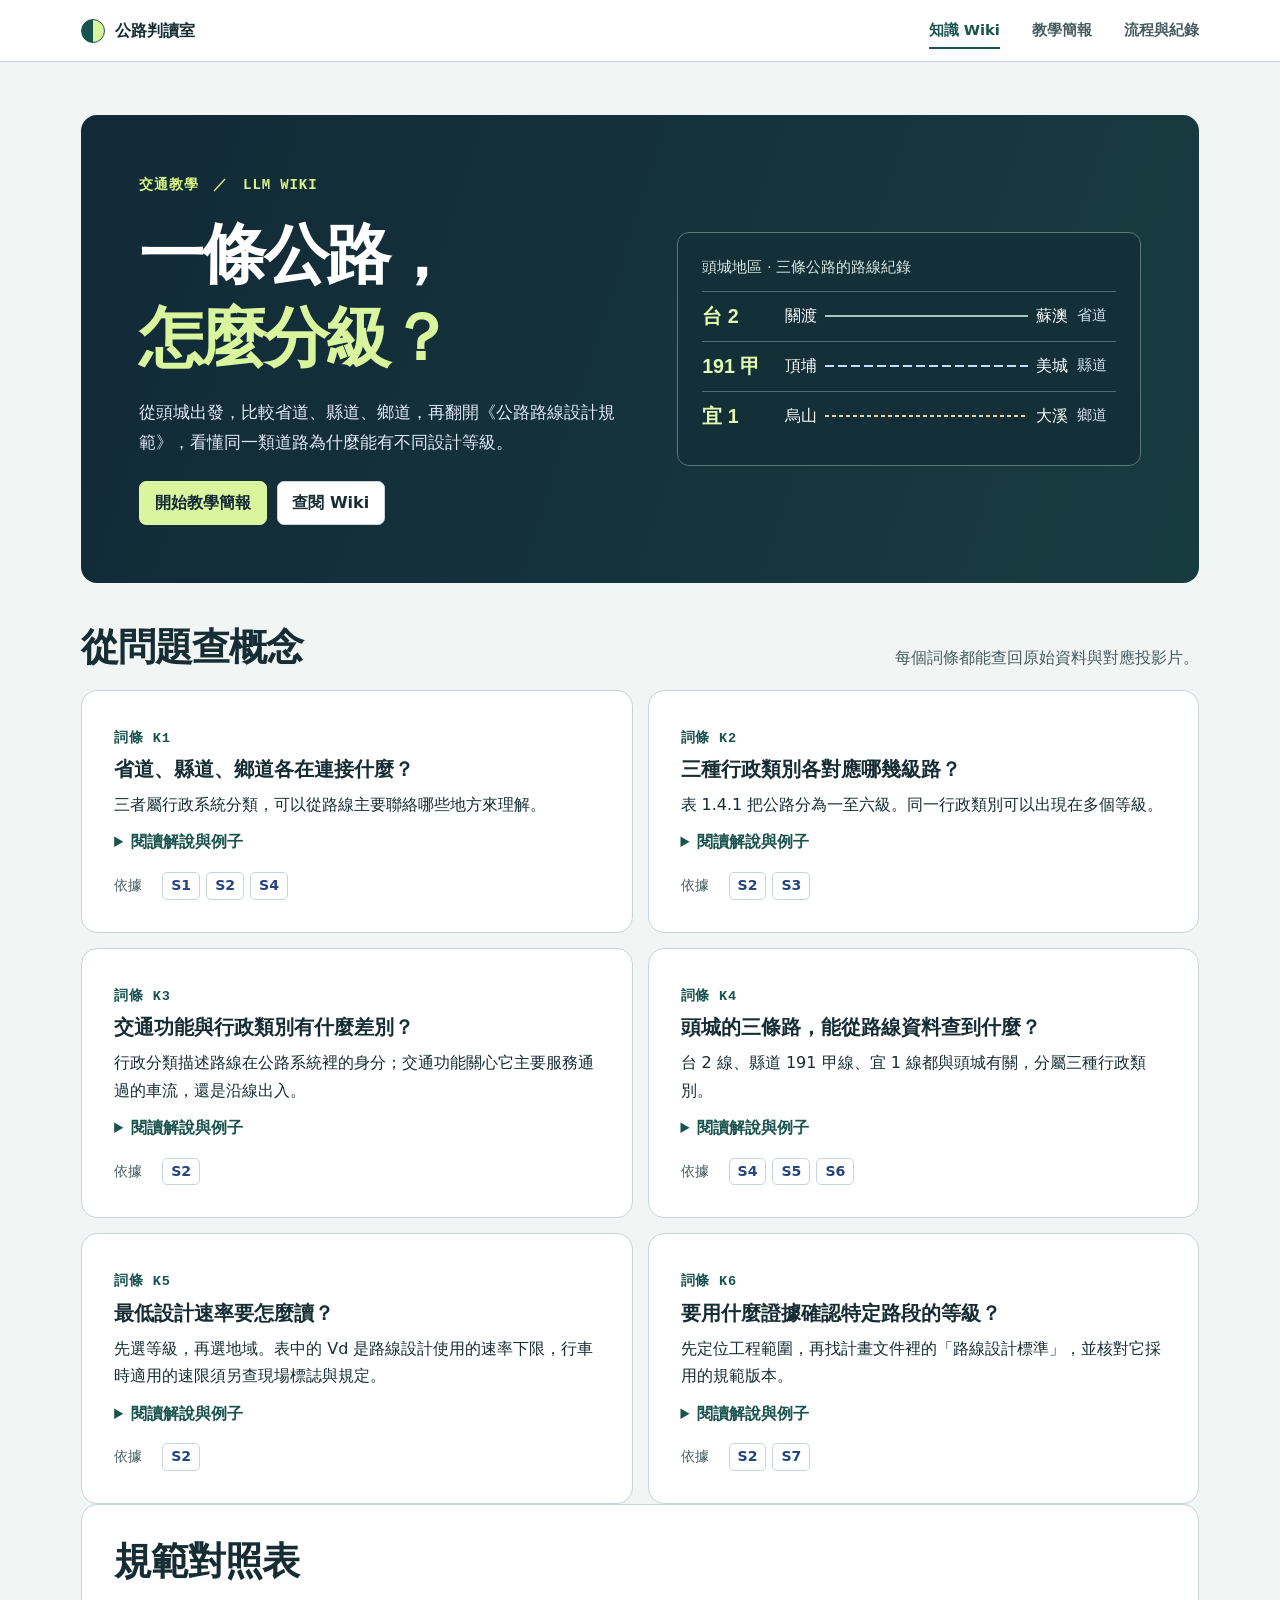
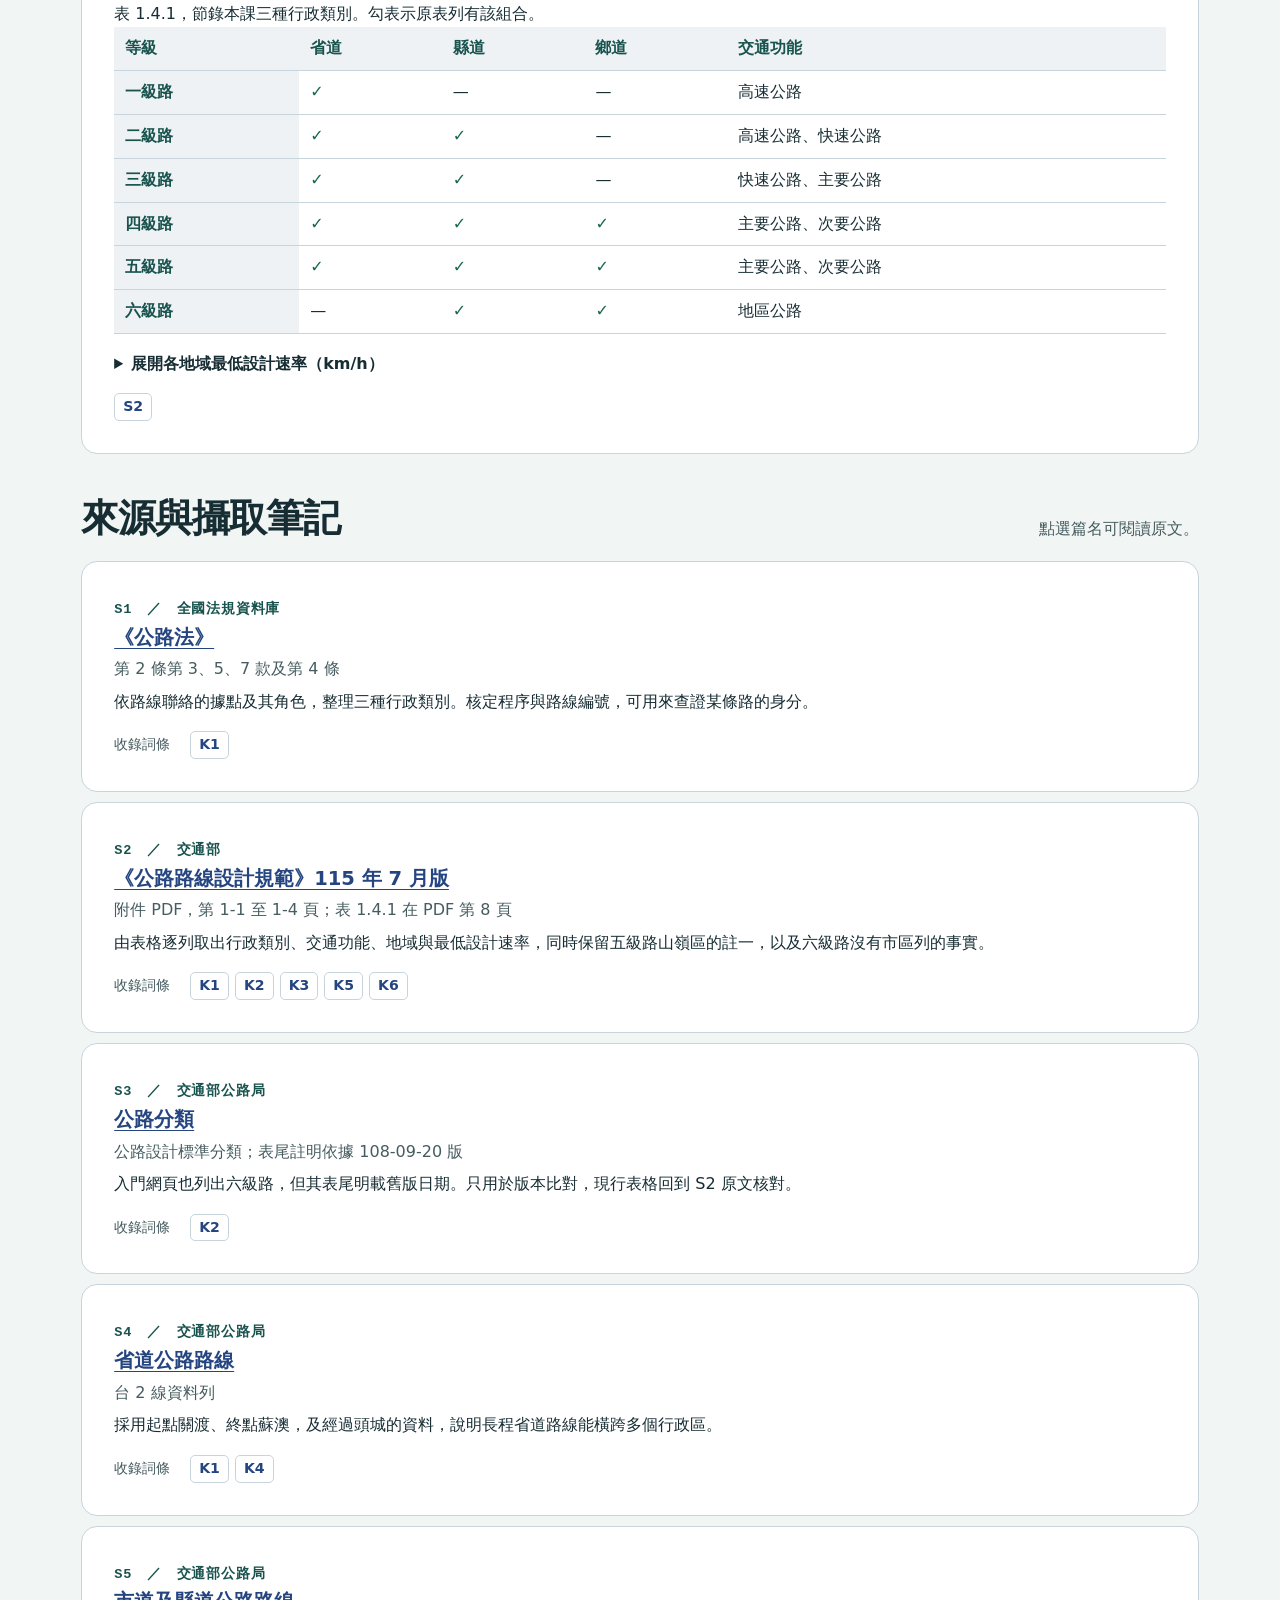
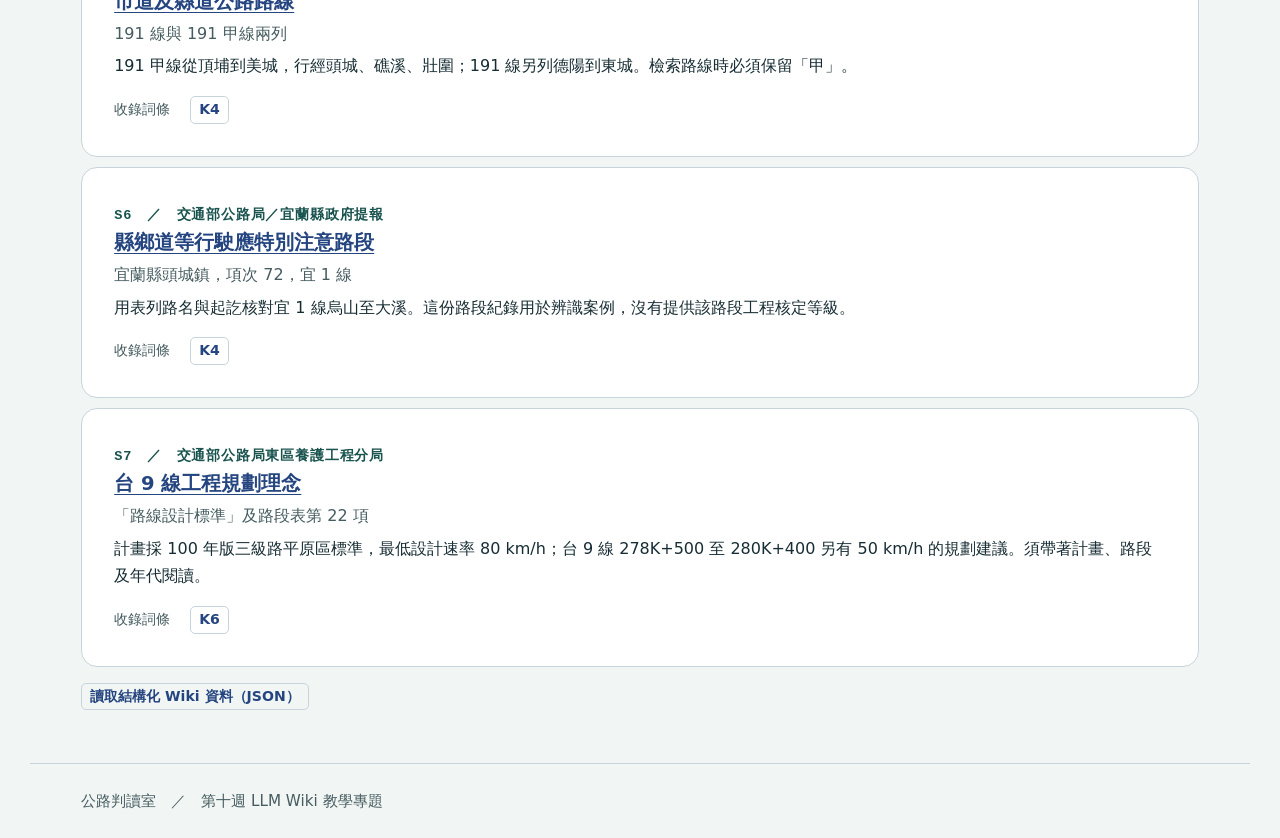
==== week10/index.html @ bb1fd8ae "Add week 10 teaching wiki and slides on Taiwan highway classifications" ====
<!doctype html><html lang="zh-Hant-TW"><head><meta charset="utf-8"><meta name="viewport" content="width=device-width,initial-scale=1"><title>從公路編號讀到設計等級｜公路判讀室</title><link rel="stylesheet" href="style.css"></head><body><a class="skip" href="#main">跳到主要內容</a><header class="nav"><div class="navinner"><a href="index.html" class="brand"><span class="brandmark" aria-hidden="true"></span>公路判讀室</a><nav class="navlinks" aria-label="主要導覽"><a href="index.html" aria-current="page">知識 Wiki</a><a href="slides.html">教學簡報</a><a href="workflow.html">流程與紀錄</a></nav></div></header><main id="main"><section class="hero"><div><p class="eyebrow">交通教學　／　LLM WIKI</p><h1>一條公路，<br><span>怎麼分級？</span></h1><p>從頭城出發，比較省道、縣道、鄉道，再翻開《公路路線設計規範》，看懂同一類道路為什麼能有不同設計等級。</p><div class="row"><a class="btn primary" href="slides.html">開始教學簡報</a><a class="btn" href="#topics">查閱 Wiki</a></div></div><figure class="roadart"><figcaption>頭城地區 · 三條公路的路線紀錄</figcaption><div><b>台 2</b><span>關渡 <i></i> 蘇澳</span><em>省道</em></div><div><b>191 甲</b><span>頂埔 <i></i> 美城</span><em>縣道</em></div><div><b>宜 1</b><span>烏山 <i></i> 大溪</span><em>鄉道</em></div></figure></section><div class="sectionhead" id="topics"><h2>從問題查概念</h2><p class="sub">每個詞條都能查回原始資料與對應投影片。</p></div><div class="wikiGrid"><article id="K1" class="entry"><span class="tag">詞條 K1</span><h3>省道、縣道、鄉道各在連接什麼？</h3><p>三者屬行政系統分類，可以從路線主要聯絡哪些地方來理解。</p><details><summary>閱讀解說與例子</summary><p>省道負責跨縣市、直轄市及重要政經文化中心間的主要聯絡。縣道聯絡縣市之間，或縣與重要鄉鎮市。鄉道則服務鄉鎮市之間，以及鄉鎮市通往村、里或原住民部落的交通。實際身分應核對公告路線，一條路穿過鄉下也可能是省道。</p><p class="note">台 2 線穿過頭城鎮，查省道路線表仍屬省道。只看所在地屬於「鎮」，無法把它判作鄉道。</p><div class="refs">延伸閱讀　<a href="#K4" class="ref">頭城的三條路，能從路線資料查到什麼？</a><a href="#K2" class="ref">三種行政類別各對應哪幾級路？</a></div><div class="refs">教學頁　<a href="slides.html#s1" class="ref">1 · 起點</a><a href="slides.html#s2" class="ref">2 · 行政系統</a><a href="slides.html#s10" class="ref">10 · 回顧</a></div></details><div class="refs">依據　<a href="index.html#S1" class="ref">S1</a><a href="index.html#S2" class="ref">S2</a><a href="index.html#S4" class="ref">S4</a></div></article><article id="K2" class="entry"><span class="tag">詞條 K2</span><h3>三種行政類別各對應哪幾級路？</h3><p>表 1.4.1 把公路分為一至六級。同一行政類別可以出現在多個等級。</p><details><summary>閱讀解說與例子</summary><p>把表中「行政系統分類」逐列讀一遍：省道出現在一至五級；縣道出現在二至六級；鄉道出現在四至六級。表中的一個交點表示規範列有這種組合。實際路段採哪一級，還要查工程文件。</p><p class="note">四、五級路都列有省道、縣道及鄉道。拿到一個縣道編號，只能先列出可能範圍。</p><div class="refs">延伸閱讀　<a href="#K3" class="ref">交通功能與行政類別有什麼差別？</a><a href="#K6" class="ref">要用什麼證據確認特定路段的等級？</a></div><div class="refs">教學頁　<a href="slides.html#s1" class="ref">1 · 起點</a><a href="slides.html#s4" class="ref">4 · 設計等級</a><a href="slides.html#s5" class="ref">5 · 設計速率</a><a href="slides.html#s6" class="ref">6 · 頭城案例</a><a href="slides.html#s8" class="ref">8 · 互動查表</a><a href="slides.html#s9" class="ref">9 · 判讀練習</a><a href="slides.html#s10" class="ref">10 · 回顧</a></div></details><div class="refs">依據　<a href="index.html#S2" class="ref">S2</a><a href="index.html#S3" class="ref">S3</a></div></article><article id="K3" class="entry"><span class="tag">詞條 K3</span><h3>交通功能與行政類別有什麼差別？</h3><p>行政分類描述路線在公路系統裡的身分；交通功能關心它主要服務通過的車流，還是沿線出入。</p><details><summary>閱讀解說與例子</summary><p>規範分高速、快速、主要、次要、地區公路五種功能。前端重視通過時的順暢，往地區公路方向則愈重視沿線可及性。主要公路側重通過性交通，次要公路連接主要公路系統，地區公路提供在地出入。</p><p class="note">若題目已知是鄉道且功能為次要公路，先取兩個欄位的交集，剩下四級、五級。</p><div class="refs">延伸閱讀　<a href="#K2" class="ref">三種行政類別各對應哪幾級路？</a><a href="#K5" class="ref">最低設計速率要怎麼讀？</a></div><div class="refs">教學頁　<a href="slides.html#s3" class="ref">3 · 交通功能</a><a href="slides.html#s4" class="ref">4 · 設計等級</a><a href="slides.html#s8" class="ref">8 · 互動查表</a></div></details><div class="refs">依據　<a href="index.html#S2" class="ref">S2</a></div></article><article id="K4" class="entry"><span class="tag">詞條 K4</span><h3>頭城的三條路，能從路線資料查到什麼？</h3><p>台 2 線、縣道 191 甲線、宜 1 線都與頭城有關，分屬三種行政類別。</p><details><summary>閱讀解說與例子</summary><p>台 2 線從關渡到蘇澳，路線表列有頭城。縣道 191 甲線從頂埔到美城，經頭城、礁溪、壯圍。宜 1 線的地方路段紀錄列頭城鎮烏山至大溪。這三份資料能回答路線身分或起訖，均未載明案例路段設計等級。</p><p class="note">縣道 191 線的起訖是德陽、東城；省略 191 甲線的「甲」就會查到另一條路。</p><div class="refs">延伸閱讀　<a href="#K1" class="ref">省道、縣道、鄉道各在連接什麼？</a><a href="#K6" class="ref">要用什麼證據確認特定路段的等級？</a></div><div class="refs">教學頁　<a href="slides.html#s2" class="ref">2 · 行政系統</a><a href="slides.html#s6" class="ref">6 · 頭城案例</a><a href="slides.html#s9" class="ref">9 · 判讀練習</a></div></details><div class="refs">依據　<a href="index.html#S4" class="ref">S4</a><a href="index.html#S5" class="ref">S5</a><a href="index.html#S6" class="ref">S6</a></div></article><article id="K5" class="entry"><span class="tag">詞條 K5</span><h3>最低設計速率要怎麼讀？</h3><p>先選等級，再選地域。表中的 Vd 是路線設計使用的速率下限，行車時適用的速限須另查現場標誌與規定。</p><details><summary>閱讀解說與例子</summary><p>以四級路為例：鄉區平原、丘陵、山嶺與市區分別為 60、50、40、50 km/h。五級路鄉區山嶺一般列 30；依註一，若按 30 設計會使環境受到劇烈衝擊或經費劇增，得採 20。六級路只列鄉區三種地形。</p><p class="note">最低設計速率 50 km/h 同時出現在四級路鄉區丘陵、五級路鄉區平原等格子。只知道一個數字，就不能反推唯一等級。</p><div class="refs">延伸閱讀　<a href="#K2" class="ref">三種行政類別各對應哪幾級路？</a><a href="#K6" class="ref">要用什麼證據確認特定路段的等級？</a></div><div class="refs">教學頁　<a href="slides.html#s5" class="ref">5 · 設計速率</a><a href="slides.html#s7" class="ref">7 · 工程案例</a><a href="slides.html#s8" class="ref">8 · 互動查表</a><a href="slides.html#s9" class="ref">9 · 判讀練習</a></div></details><div class="refs">依據　<a href="index.html#S2" class="ref">S2</a></div></article><article id="K6" class="entry"><span class="tag">詞條 K6</span><h3>要用什麼證據確認特定路段的等級？</h3><p>先定位工程範圍，再找計畫文件裡的「路線設計標準」，並核對它採用的規範版本。</p><details><summary>閱讀解說與例子</summary><p>東區養護工程分局的台 9 線工程資料列出省道、三級路、平原區與最低設計速率 80 km/h，並指明採用民國 100 年版規範。同頁又對舞鶴台地南端的特定路段建議採 50 km/h。工程條件可依地點而異。</p><p class="note">有效的答案應保留『這項改善計畫採用三級路平原區標準』的範圍。把 80 套用到台 9 線全線或寫成駕駛速限，都超出了文件所載。</p><div class="refs">延伸閱讀　<a href="#K4" class="ref">頭城的三條路，能從路線資料查到什麼？</a><a href="#K5" class="ref">最低設計速率要怎麼讀？</a></div><div class="refs">教學頁　<a href="slides.html#s7" class="ref">7 · 工程案例</a><a href="slides.html#s9" class="ref">9 · 判讀練習</a><a href="slides.html#s10" class="ref">10 · 回顧</a></div></details><div class="refs">依據　<a href="index.html#S2" class="ref">S2</a><a href="index.html#S7" class="ref">S7</a></div></article></div><section class="panel" id="tables"><h2>規範對照表</h2><p>表 1.4.1，節錄本課三種行政類別。勾表示原表列有該組合。</p><div class="tablewrap"><table aria-label="表 1.4.1 的行政類別與交通功能"><thead><tr><th scope="col">等級</th><th scope="col">省道</th><th scope="col">縣道</th><th scope="col">鄉道</th><th scope="col">交通功能</th></tr></thead><tbody><tr><th scope="row">一級路</th><td><span class="yes" aria-label="表中列有">✓</span></td><td><span aria-label="未列">—</span></td><td><span aria-label="未列">—</span></td><td>高速公路</td></tr><tr><th scope="row">二級路</th><td><span class="yes" aria-label="表中列有">✓</span></td><td><span class="yes" aria-label="表中列有">✓</span></td><td><span aria-label="未列">—</span></td><td>高速公路、快速公路</td></tr><tr><th scope="row">三級路</th><td><span class="yes" aria-label="表中列有">✓</span></td><td><span class="yes" aria-label="表中列有">✓</span></td><td><span aria-label="未列">—</span></td><td>快速公路、主要公路</td></tr><tr><th scope="row">四級路</th><td><span class="yes" aria-label="表中列有">✓</span></td><td><span class="yes" aria-label="表中列有">✓</span></td><td><span class="yes" aria-label="表中列有">✓</span></td><td>主要公路、次要公路</td></tr><tr><th scope="row">五級路</th><td><span class="yes" aria-label="表中列有">✓</span></td><td><span class="yes" aria-label="表中列有">✓</span></td><td><span class="yes" aria-label="表中列有">✓</span></td><td>主要公路、次要公路</td></tr><tr><th scope="row">六級路</th><td><span aria-label="未列">—</span></td><td><span class="yes" aria-label="表中列有">✓</span></td><td><span class="yes" aria-label="表中列有">✓</span></td><td>地區公路</td></tr></tbody></table></div><details class="gradeguide"><summary>展開各地域最低設計速率（km/h）</summary><div class="tablewrap"><table aria-label="最低設計速率，單位公里每小時"><thead><tr><th scope="col">等級</th><th scope="col">鄉區平原</th><th scope="col">鄉區丘陵</th><th scope="col">鄉區山嶺</th><th scope="col">市區</th></tr></thead><tbody><tr><th scope="row">一級路</th><td>120</td><td>100</td><td>80</td><td>80</td></tr><tr><th scope="row">二級路</th><td>100</td><td>80</td><td>60</td><td>60</td></tr><tr><th scope="row">三級路</th><td>80</td><td>60</td><td>50</td><td>60</td></tr><tr><th scope="row">四級路</th><td>60</td><td>50</td><td>40</td><td>50</td></tr><tr><th scope="row">五級路</th><td>50</td><td>40</td><td>30＊</td><td>40</td></tr><tr><th scope="row">六級路</th><td>40</td><td>30</td><td>20</td><td>—</td></tr></tbody></table></div><p class="smallnote">＊五級路山嶺區按 30 設計若嚴重衝擊環境或使經費劇增，得採 20；六級路市區未列。</p></details><div class="refs"><a href="index.html#S2" class="ref">S2</a></div></section><div class="sectionhead" id="sources"><h2>來源與攝取筆記</h2><p class="sub">點選篇名可閱讀原文。</p></div><article id="S1" class="source"><span class="tag">S1　／　全國法規資料庫</span><h3><a href="https://law.moj.gov.tw/LawClass/LawAll.aspx?PCode=K0040001" class="">《公路法》</a></h3><p class="sub">第 2 條第 3、5、7 款及第 4 條</p><p>依路線聯絡的據點及其角色，整理三種行政類別。核定程序與路線編號，可用來查證某條路的身分。</p><div class="refs">收錄詞條　<a href="#K1" class="ref">K1</a></div></article><article id="S2" class="source"><span class="tag">S2　／　交通部</span><h3><a href="https://motclaw.motc.gov.tw/webMotcLaw2018/Law/Info?LawID=E0504000&amp;stop=0" class="">《公路路線設計規範》115 年 7 月版</a></h3><p class="sub">附件 PDF，第 1-1 至 1-4 頁；表 1.4.1 在 PDF 第 8 頁</p><p>由表格逐列取出行政類別、交通功能、地域與最低設計速率，同時保留五級路山嶺區的註一，以及六級路沒有市區列的事實。</p><div class="refs">收錄詞條　<a href="#K1" class="ref">K1</a><a href="#K2" class="ref">K2</a><a href="#K3" class="ref">K3</a><a href="#K5" class="ref">K5</a><a href="#K6" class="ref">K6</a></div></article><article id="S3" class="source"><span class="tag">S3　／　交通部公路局</span><h3><a href="https://www.thb.gov.tw/cp.aspx?n=430" class="">公路分類</a></h3><p class="sub">公路設計標準分類；表尾註明依據 108-09-20 版</p><p>入門網頁也列出六級路，但其表尾明載舊版日期。只用於版本比對，現行表格回到 S2 原文核對。</p><div class="refs">收錄詞條　<a href="#K2" class="ref">K2</a></div></article><article id="S4" class="source"><span class="tag">S4　／　交通部公路局</span><h3><a href="https://www.thb.gov.tw/News.aspx?n=455&amp;sms=13741" class="">省道公路路線</a></h3><p class="sub">台 2 線資料列</p><p>採用起點關渡、終點蘇澳，及經過頭城的資料，說明長程省道路線能橫跨多個行政區。</p><div class="refs">收錄詞條　<a href="#K1" class="ref">K1</a><a href="#K4" class="ref">K4</a></div></article><article id="S5" class="source"><span class="tag">S5　／　交通部公路局</span><h3><a href="https://www.thb.gov.tw/News.aspx?PageSize=10&amp;n=107&amp;page=15&amp;sms=13789" class="">市道及縣道公路路線</a></h3><p class="sub">191 線與 191 甲線兩列</p><p>191 甲線從頂埔到美城，行經頭城、礁溪、壯圍；191 線另列德陽到東城。檢索路線時必須保留「甲」。</p><div class="refs">收錄詞條　<a href="#K4" class="ref">K4</a></div></article><article id="S6" class="source"><span class="tag">S6　／　交通部公路局／宜蘭縣政府提報</span><h3><a href="https://www.thb.gov.tw/FileResource.axd?path=html%252Fdoc%252F%25E7%25B8%25A3%25E9%2584%2589%25E9%2581%2593%25E7%25AD%2589%25E8%25A1%258C%25E9%25A7%259B%25E6%2587%2589%25E7%2589%25B9%25E5%2588%25A5%25E6%25B3%25A8%25E6%2584%258F%25E8%25B7%25AF%25E6%25AE%25B51090114.pdf" class="">縣鄉道等行駛應特別注意路段</a></h3><p class="sub">宜蘭縣頭城鎮，項次 72，宜 1 線</p><p>用表列路名與起訖核對宜 1 線烏山至大溪。這份路段紀錄用於辨識案例，沒有提供該路段工程核定等級。</p><div class="refs">收錄詞條　<a href="#K4" class="ref">K4</a></div></article><article id="S7" class="source"><span class="tag">S7　／　交通部公路局東區養護工程分局</span><h3><a href="https://thbu4.thb.gov.tw/cp.aspx?n=5032" class="">台 9 線工程規劃理念</a></h3><p class="sub">「路線設計標準」及路段表第 22 項</p><p>計畫採 100 年版三級路平原區標準，最低設計速率 80 km/h；台 9 線 278K+500 至 280K+400 另有 50 km/h 的規劃建議。須帶著計畫、路段及年代閱讀。</p><div class="refs">收錄詞條　<a href="#K6" class="ref">K6</a></div></article><div class="refs"><a href="wiki-data.json" class="ref">讀取結構化 Wiki 資料（JSON）</a></div></main><footer><div class="footerinner">公路判讀室　／　第十週 LLM Wiki 教學專題</div></footer><script src="navigation.js"></script></body></html>
---- week10/style.css ----
*{box-sizing:border-box}
:root{--ink:#182438;--blue:#223b81;--dark:#151f3c;--muted:#485970;--line:#c8d4dc;--paper:#f4f7f6;--lime:#dbfa79;--white:#fff;--radius:16px;font-family:"Microsoft JhengHei","PingFang TC",system-ui,sans-serif;color:var(--ink);background:var(--paper);line-height:1.72;font-size:16px;color-scheme:light}
body{margin:0}a{color:#254580;text-underline-offset:4px}button,select,input{font:inherit}button,select,.btn{cursor:pointer}a:focus-visible,button:focus-visible,select:focus-visible,input:focus-visible,summary:focus-visible{outline:3px solid #b65300;outline-offset:4px}.skip{position:absolute;left:-400px}.skip:focus{left:16px;top:12px;z-index:8;background:white;padding:8px}.nav{background:white;border-bottom:1px solid var(--line)}.navinner{max-width:1220px;margin:auto;padding:12px clamp(16px,4vw,60px);display:flex;align-items:center;justify-content:space-between;gap:14px}.brand{font-weight:850;white-space:nowrap;text-decoration:none;color:var(--ink);display:flex;align-items:center;gap:10px}.brandmark{width:24px;height:24px;background:linear-gradient(90deg,var(--blue) 50%,var(--lime) 50%);border:1px solid var(--blue);border-radius:50%}.navlinks{display:flex;align-items:center;gap:clamp(12px,3vw,32px)}.navlinks a{font-size:.92rem;font-weight:700;text-decoration:none;white-space:nowrap;color:var(--muted);padding:5px 0;border-bottom:2px solid transparent}.navlinks a[aria-current=page]{color:var(--blue);border-color:var(--blue)}main,.footerinner{max-width:1220px;margin:auto;padding:clamp(18px,4.1vw,54px) clamp(16px,4vw,60px)}h1,h2,h3,p,figure{margin:0}h1,h2,h3{line-height:1.27;text-wrap:balance}h1{font-size:clamp(2.2rem,5.1vw,4.7rem);letter-spacing:-.042em}h2{font-size:clamp(1.5rem,3.0vw,2.5rem);letter-spacing:-.025em}h3{font-size:1.22rem}p+p{margin-top:.75rem}.eyebrow,.mono,.tag{font-family:Consolas,"Microsoft JhengHei",monospace;font-size:.88rem;font-weight:700;letter-spacing:.06em}.eyebrow{color:#d7f485;margin-bottom:16px}.hero{background:var(--dark);color:#fff;border-radius:var(--radius);padding:clamp(22px,4.8vw,58px);display:grid;grid-template-columns:1.05fr 1fr;gap:clamp(20px,4vw,54px);align-items:center}.hero p:not(.eyebrow){color:#e1e9f5;max-width:32em;margin-top:19px;font-size:1.08rem}.hero h1 span{color:var(--lime)}.hero .art{background:#26324e;padding:14px;border:1px solid #52617a;border-radius:10px}.art img,.sample{display:block;width:100%;image-rendering:pixelated;border-radius:4px;object-fit:contain}.artlbl,figcaption{font-size:.9rem;line-height:1.45;color:var(--muted)}.artlbl{display:flex;justify-content:space-between;color:#e6edf5;margin:2px 0 9px}.row{display:flex;flex-wrap:wrap;gap:10px;align-items:center}.btn,button,select{border:1px solid var(--line);padding:.55rem .92rem;border-radius:7px;background:white;font-weight:700;color:var(--ink);text-decoration:none;display:inline-block;line-height:1.5}.btn:hover,button:hover{border-color:var(--blue);background:#edf1f8}.primary,.primary:hover{background:var(--lime);color:var(--dark);border-color:var(--lime)}.hero .row{margin-top:24px}.soft{background:#eaf0f6;border-radius:8px;padding:12px 16px}.sectionhead{display:flex;align-items:end;justify-content:space-between;gap:16px;margin:40px 0 18px}.sectionhead p,.sub,.lead{color:var(--muted)}.lead{font-size:1.15rem;margin-top:12px;max-width:65ch}.wikiGrid{display:grid;grid-template-columns:repeat(2,minmax(0,1fr));gap:15px}.entry,.panel,.slide,.source{border:1px solid var(--line);background:white;border-radius:var(--radius)}.entry,.panel,.source{padding:clamp(18px,2.6vw,32px)}.entry{scroll-margin-top:12px}.entry h3{margin:8px 0}.entry details{margin-top:10px}.entry details>p{margin-top:12px}.entry summary,.sources summary{color:var(--blue);font-weight:700;cursor:pointer}.tag{display:inline-flex;color:var(--blue);font-size:.85rem}.refs{display:flex;gap:6px;align-items:center;flex-wrap:wrap;margin-top:16px;color:var(--muted);font-size:.88rem}.ref{border:1px solid var(--line);border-radius:5px;padding:2px 8px;text-decoration:none;font-weight:700}.source{margin-bottom:10px;scroll-margin-top:12px}.source h3{margin:4px 0;overflow-wrap:anywhere}.source p{margin-top:5px}.source:target,.entry:target{outline:3px solid #758f39}.footerinner{border-top:1px solid var(--line);font-size:.95rem;color:var(--muted);padding-top:24px;padding-bottom:24px}.sectionlabel{font-weight:800;color:var(--blue);letter-spacing:.05em;font-size:.94rem;margin-bottom:12px}.layout{display:grid;grid-template-columns:1fr 1fr;gap:clamp(15px,3vw,35px);align-items:center}.slide{padding:clamp(20px,3.8vw,44px);margin-bottom:16px}.slide .lead{margin:12px 0 20px}.slide h1,.slide h2{font-size:clamp(1.85rem,3.6vw,3.05rem)}.slide.hero{background:var(--dark);padding:clamp(22px,4.8vw,58px)}.slide.hero h1{font-size:clamp(2.35rem,5vw,4rem)}.slide.hero .refs,.slide.hero .ref{color:#e1e9f5}.slide.hero .ref{border-color:#697a94}.slide .slidenum{margin-bottom:10px}.decktools{display:flex;justify-content:space-between;align-items:center;gap:10px;margin:0 0 15px;flex-wrap:wrap}.decktools label{font-weight:700}.decktools select{max-width:100%}.decknav{display:flex;align-items:center;justify-content:space-between;gap:8px}.decknav button:disabled{opacity:.42;cursor:default}.track{flex:1;max-width:230px;height:5px;background:var(--line);border-radius:4px}.track i{display:block;height:100%;background:var(--blue);border-radius:4px}.visual{background:#ecf0f3;border-radius:12px;padding:clamp(14px,2vw,26px);color:var(--ink)}.visual figcaption{margin-top:10px}.pair{display:grid;grid-template-columns:1fr 1fr;gap:12px}.pair label,.visual label{display:block;font-weight:700}.valuegrid{display:grid;grid-template-columns:repeat(3,1fr);gap:6px;margin:16px 0}.valuegrid div{border:1px solid var(--line);border-radius:8px;padding:13px 5px;text-align:center;background:var(--paper)}.valuegrid b{display:block;font:700 1.6rem Consolas,monospace}.note{border-left:4px solid #748b27;padding:8px 14px;margin:17px 0 8px;background:#f4f8e7}.quiz button{display:block;width:100%;text-align:left;margin:8px 0}.quiz .chosen{background:#dce8ff;border-color:var(--blue)}.demoCtrl{margin:14px 0;font-weight:700}.demoCtrl input{width:min(290px,90%);vertical-align:middle;accent-color:var(--blue)}.stats{display:flex;gap:16px;flex-wrap:wrap;margin-top:10px}.stats span{font-size:.92rem}.stats b{font:700 1.35rem Consolas,monospace;color:var(--blue)}.panel+.panel{margin-top:16px}.panel h2,.panel h3{margin-bottom:14px}.panel li+li{margin-top:7px}.tablewrap{overflow:auto}table{border-collapse:collapse;width:100%;font-variant-numeric:tabular-nums}th,td{padding:9px 11px;border-bottom:1px solid var(--line);text-align:left;vertical-align:top}th{color:var(--blue);background:#eef2f5}.matrix td:not(:first-child),.matrix th:not(:first-child){text-align:right}.graph{margin-top:16px}.graph li::marker{color:var(--blue);font-weight:800}code{overflow-wrap:anywhere;font-family:Consolas,monospace}.hist{display:flex;align-items:flex-end;height:138px;border-bottom:2px solid var(--ink);gap:6px;padding:0 5px}.hist span{flex:1;background:var(--blue);border-radius:3px 3px 0 0}.histaxis{display:flex;justify-content:space-between;font:700 .88rem Consolas,monospace}.labimg{display:block;width:100%;height:auto;image-rendering:pixelated;background:white}.compact{margin:8px 0;padding-left:1.5rem}.wrap{overflow-wrap:anywhere}[hidden]{display:none!important}
@media(max-width:730px){.hero,.layout,.wikiGrid{grid-template-columns:1fr}.hero h1 br{display:none}.navinner{flex-wrap:wrap;gap:4px}.navlinks{gap:14px}.navlinks a{font-size:.88rem}.hero .art{max-width:520px}.sectionhead{align-items:start;flex-direction:column}.decktools select{font-size:.9rem}.pair{gap:8px}th,td{padding:7px}.slide{min-height:0}.brand{font-size:.94rem}.hero p:not(.eyebrow){font-size:1rem}.decknav{margin-bottom:10px}.tablewrap{font-size:.94rem}}
@media print{.nav,.decktools,.decknav,.footerinner,.skip,button,select,input{display:none!important}main{max-width:none;padding:0}.slide,.slide[hidden]{display:block!important;margin:0;break-after:page;page-break-after:always;border:0}.slide.hero{background:white!important;color:black!important}.slide.hero *{color:black!important}.hero h1 span{color:inherit}.slide:last-of-type{break-after:auto}.entry,.source,.panel{break-inside:avoid}body{background:white}a{color:inherit}.art{max-width:400px}.refs .ref{text-decoration:underline}.entry details>p{display:block!important}}
.roadart{margin:0;background:#142f38;border:1px solid #567a76;padding:clamp(14px,2.5vw,24px);border-radius:12px;color:#fff}.roadart figcaption{color:#d9e8e2;font-size:.93rem;margin:0 0 12px}.roadart>div{display:grid;grid-template-columns:4.6rem 1fr 2.4rem;align-items:center;gap:9px;padding:11px 0;border-top:1px solid #536a70}.roadart b{font:700 1.23rem Consolas,"Microsoft JhengHei",sans-serif;color:#e2fcb1}.roadart span{display:flex;gap:8px;align-items:center;white-space:nowrap;font-size:.97rem}.roadart i{flex:1;min-width:8px;height:2px;background:#a4cbb4}.roadart em{font-style:normal;color:#d2dfed;font-size:.93rem}.roadart>div:nth-of-type(2) i{background:repeating-linear-gradient(to right,#c3ddff 0 9px,transparent 9px 13px)}.roadart>div:nth-of-type(3) i{background:repeating-linear-gradient(to right,#f1ce95 0 4px,transparent 4px 7px)}
:root{--dark:#142735;--blue:#19534e;--lime:#d9f59d;--paper:#f1f5f3;--ink:#172d34;--muted:#465c60}.hero{background:linear-gradient(108deg,#122937,#173c40)}.yes{color:#166653;font-weight:900}.smallnote{font-size:.92rem;color:var(--muted);margin-top:10px}.functionstrip{display:flex;flex-wrap:wrap;gap:7px}.functionstrip div{flex:1;min-width:125px;border-top:4px solid #53856e;background:#edf3ef;padding:12px}.functionstrip strong,.functionstrip span{display:block}.functionstrip div:first-child{border-color:#163f4c}.functionstrip div:last-child{border-color:#8eac64}.factrows>div{display:grid;grid-template-columns:6rem 1fr;align-items:baseline;gap:12px;padding:12px 0;border-bottom:1px solid var(--line)}.factrows span{color:var(--blue);font-weight:700}.factrows strong{font-size:1.05rem}.chooser{padding:20px;background:#eaf3ee;border-radius:12px}.chooser label{font-weight:bold}.match{padding:14px 0 0}.match strong{font-size:clamp(1.42rem,3vw,2.1rem);color:var(--blue)}.testlist{display:grid;gap:13px}.testlist fieldset{margin:0;border:1px solid var(--line);border-radius:8px;padding:10px 14px}.testlist legend{font-weight:750}.testlist label{display:inline-block;cursor:pointer;margin:2px 14px 2px 0}.testlist input{accent-color:var(--blue)}.answer{font-weight:650;color:var(--blue)}.answer:empty{display:none}.endlinks{margin-top:23px}.tablewrap table{line-height:1.55}.hero .refs a{color:#e1f2da}.flowlist{padding-left:1.6rem}.flowlist li{margin:.8rem 0}.minihead{margin:22px 0 10px}.gradeguide{margin-top:1rem}.gradeguide>summary{font-weight:700;cursor:pointer}.navinner{min-height:60px}.decktools label{display:inline-flex;align-items:center}.refs{line-height:1.55}.hero .art{min-width:0}@media(max-width:550px){.roadart>div{grid-template-columns:3.8rem 1fr 2.3rem}.factrows>div{grid-template-columns:1fr;gap:2px}.tablewrap{font-size:.9rem}.chooser{padding:12px}.wikiGrid{gap:12px}.functionstrip div{min-width:117px}.hero h1 br{display:initial}}
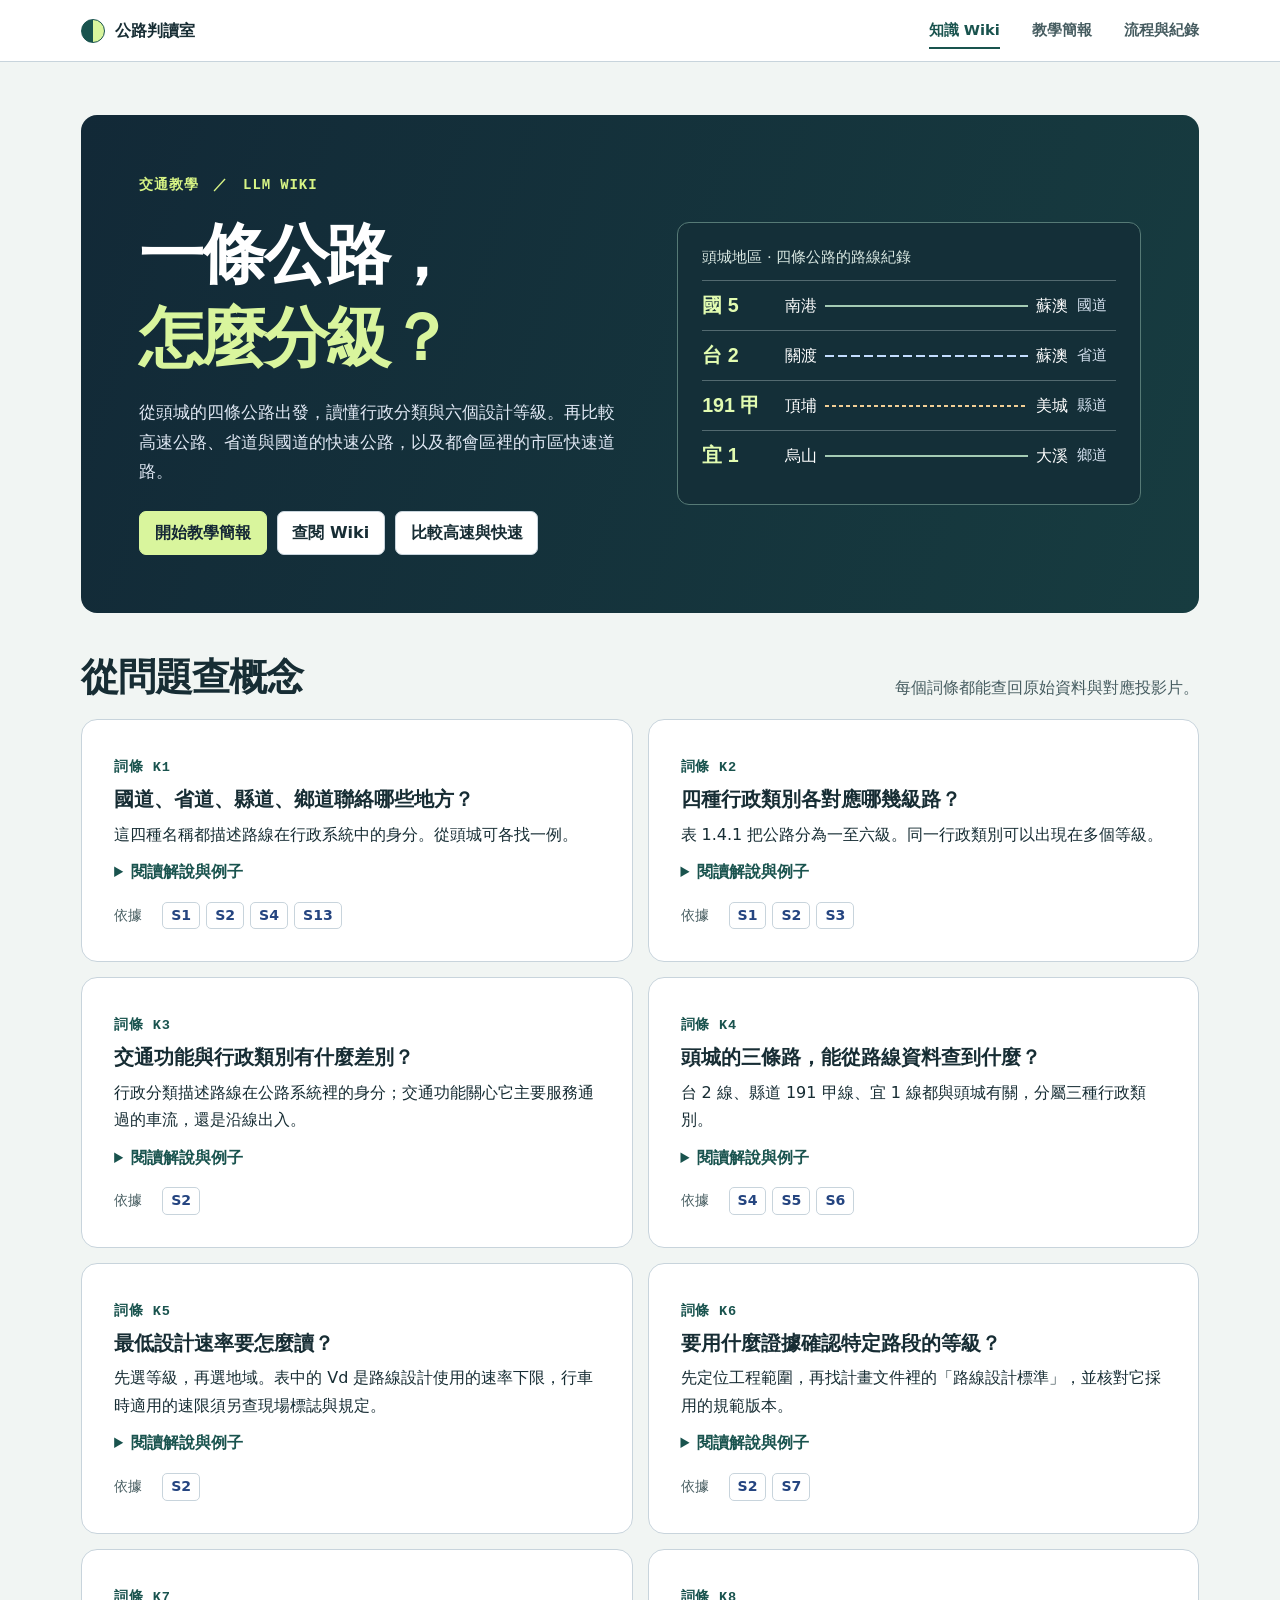
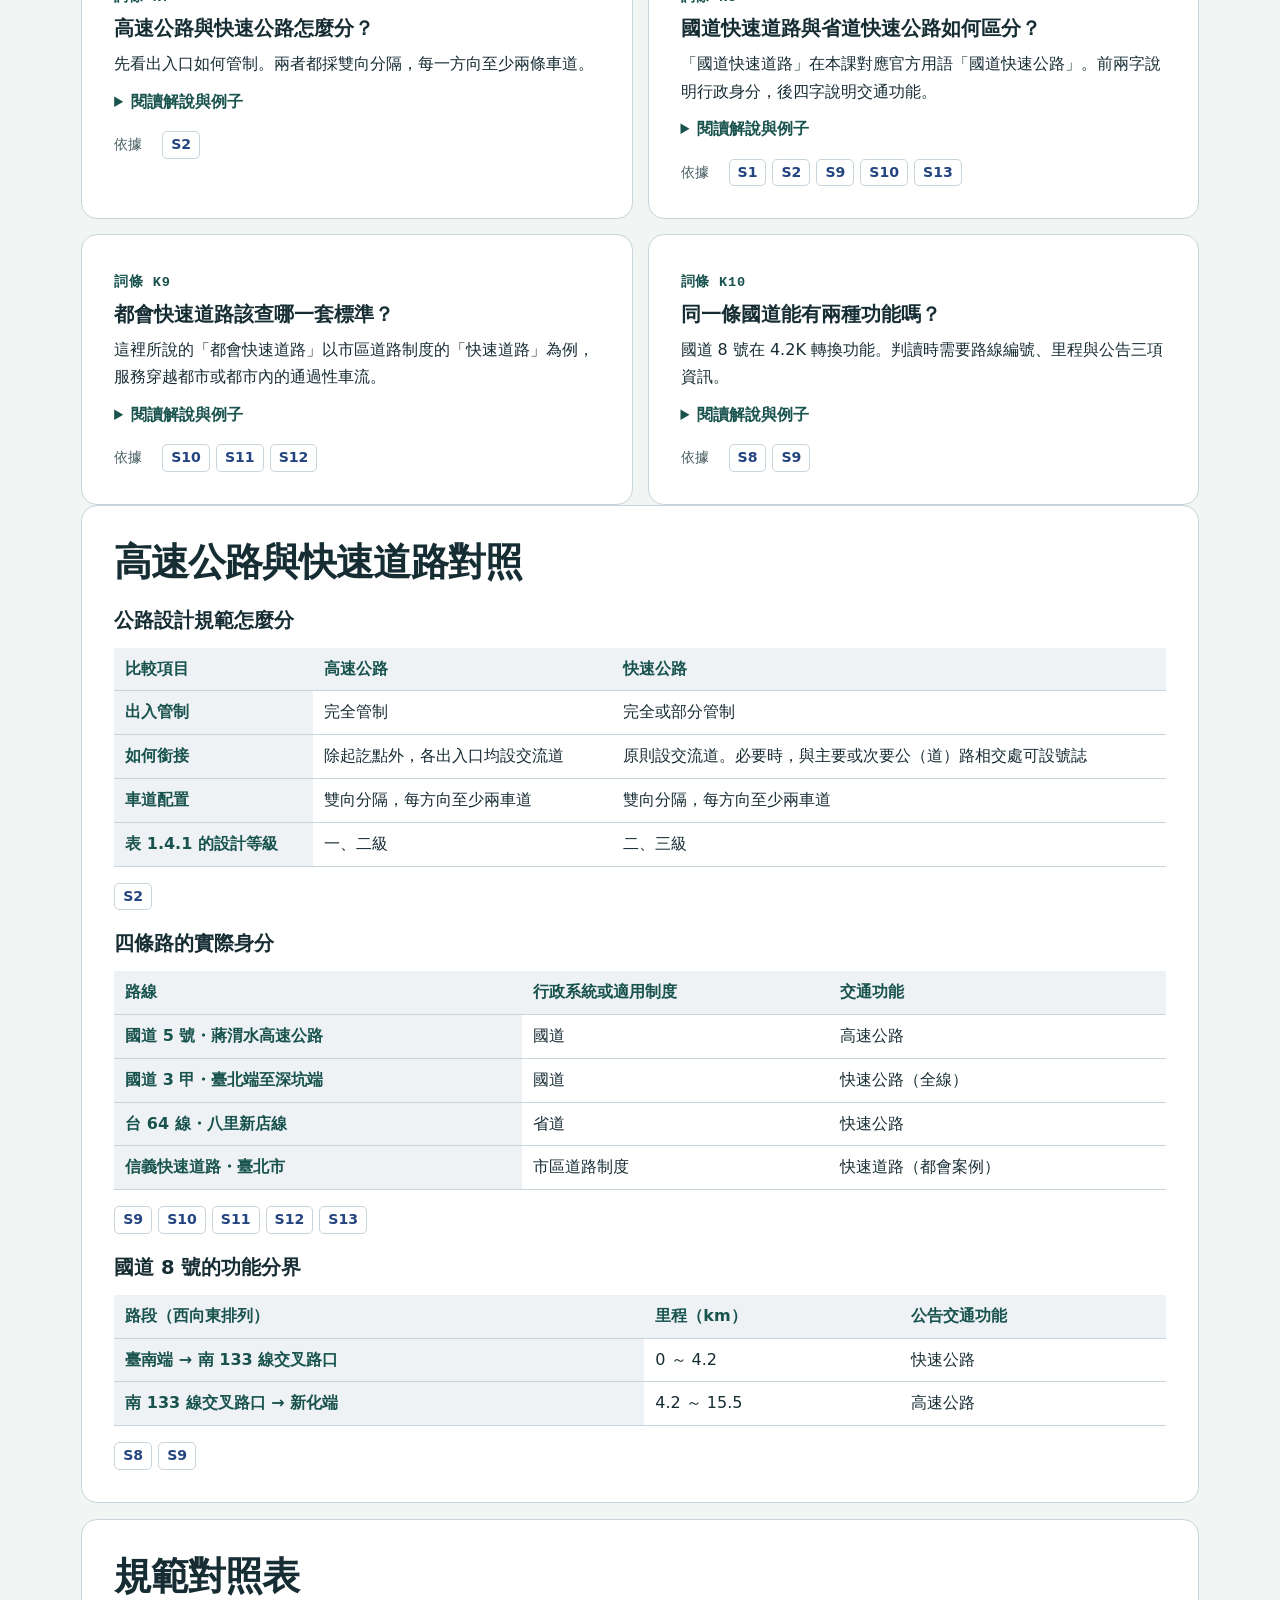
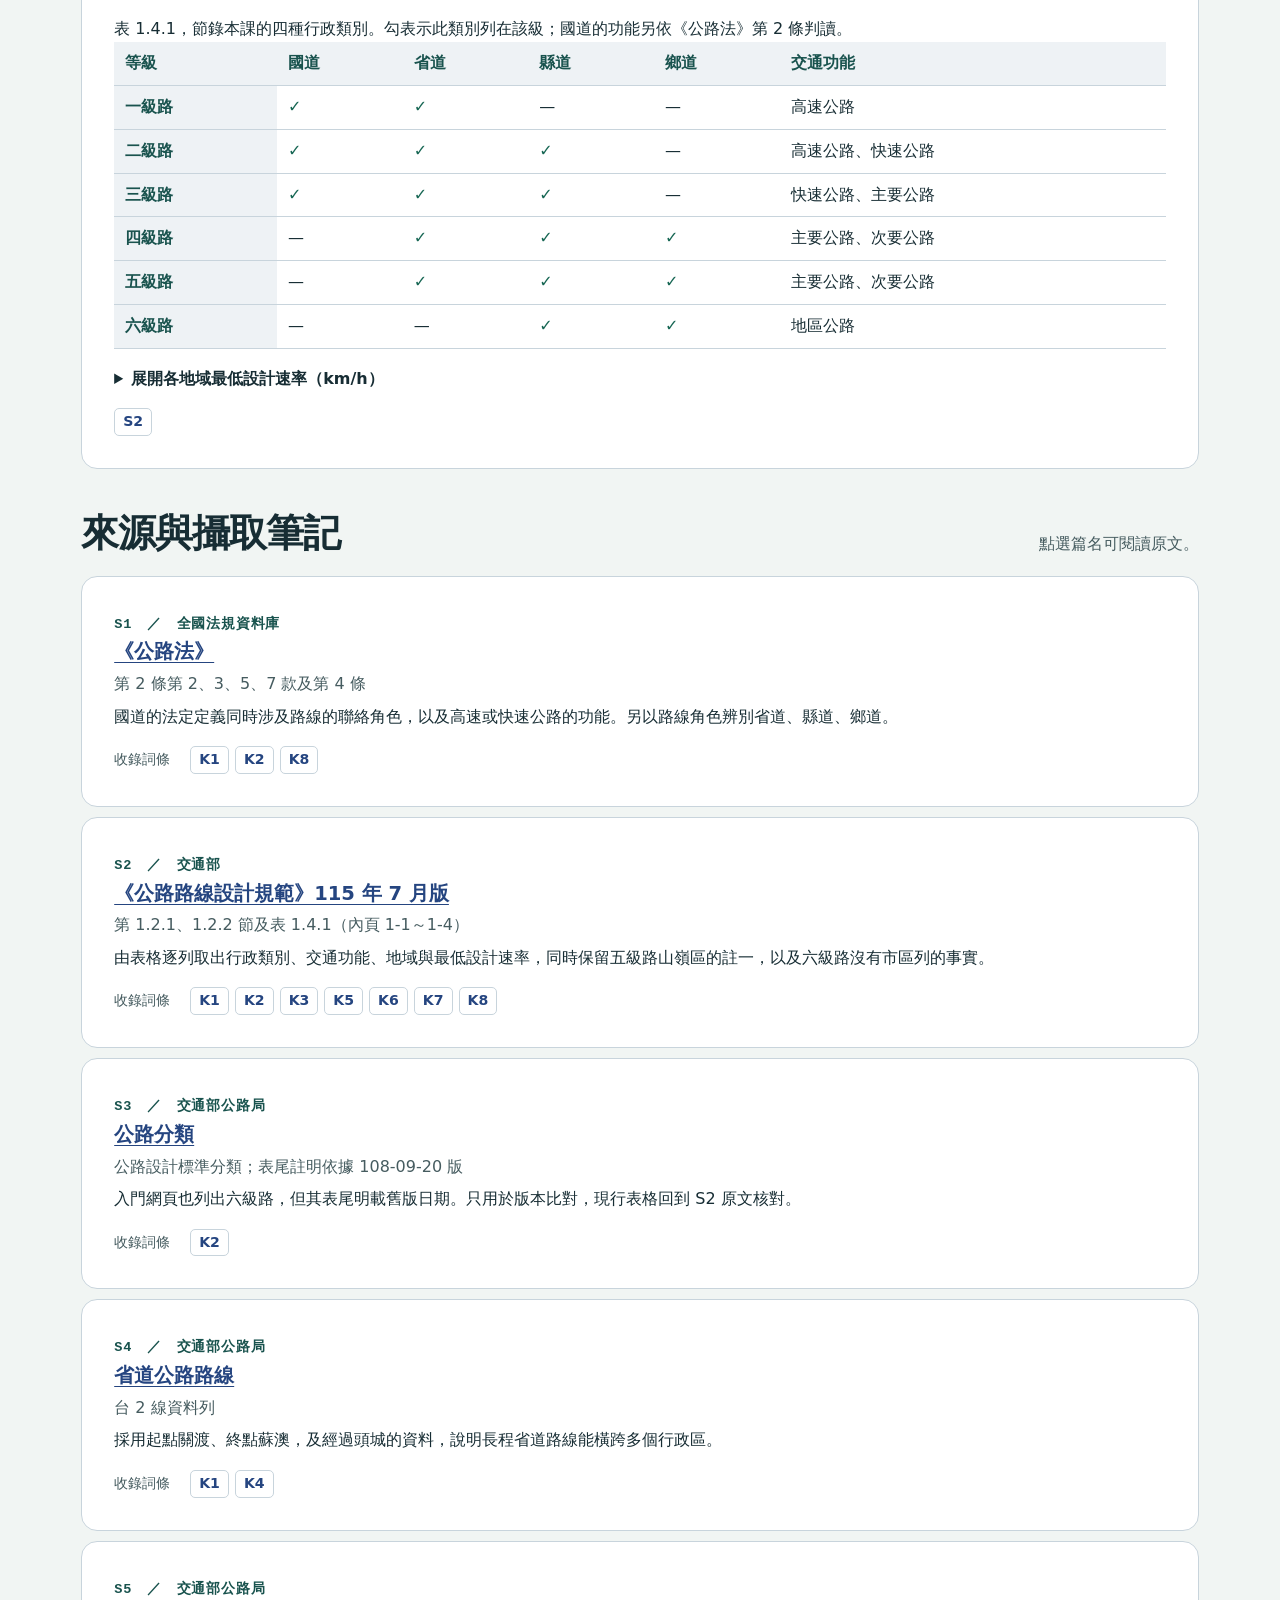
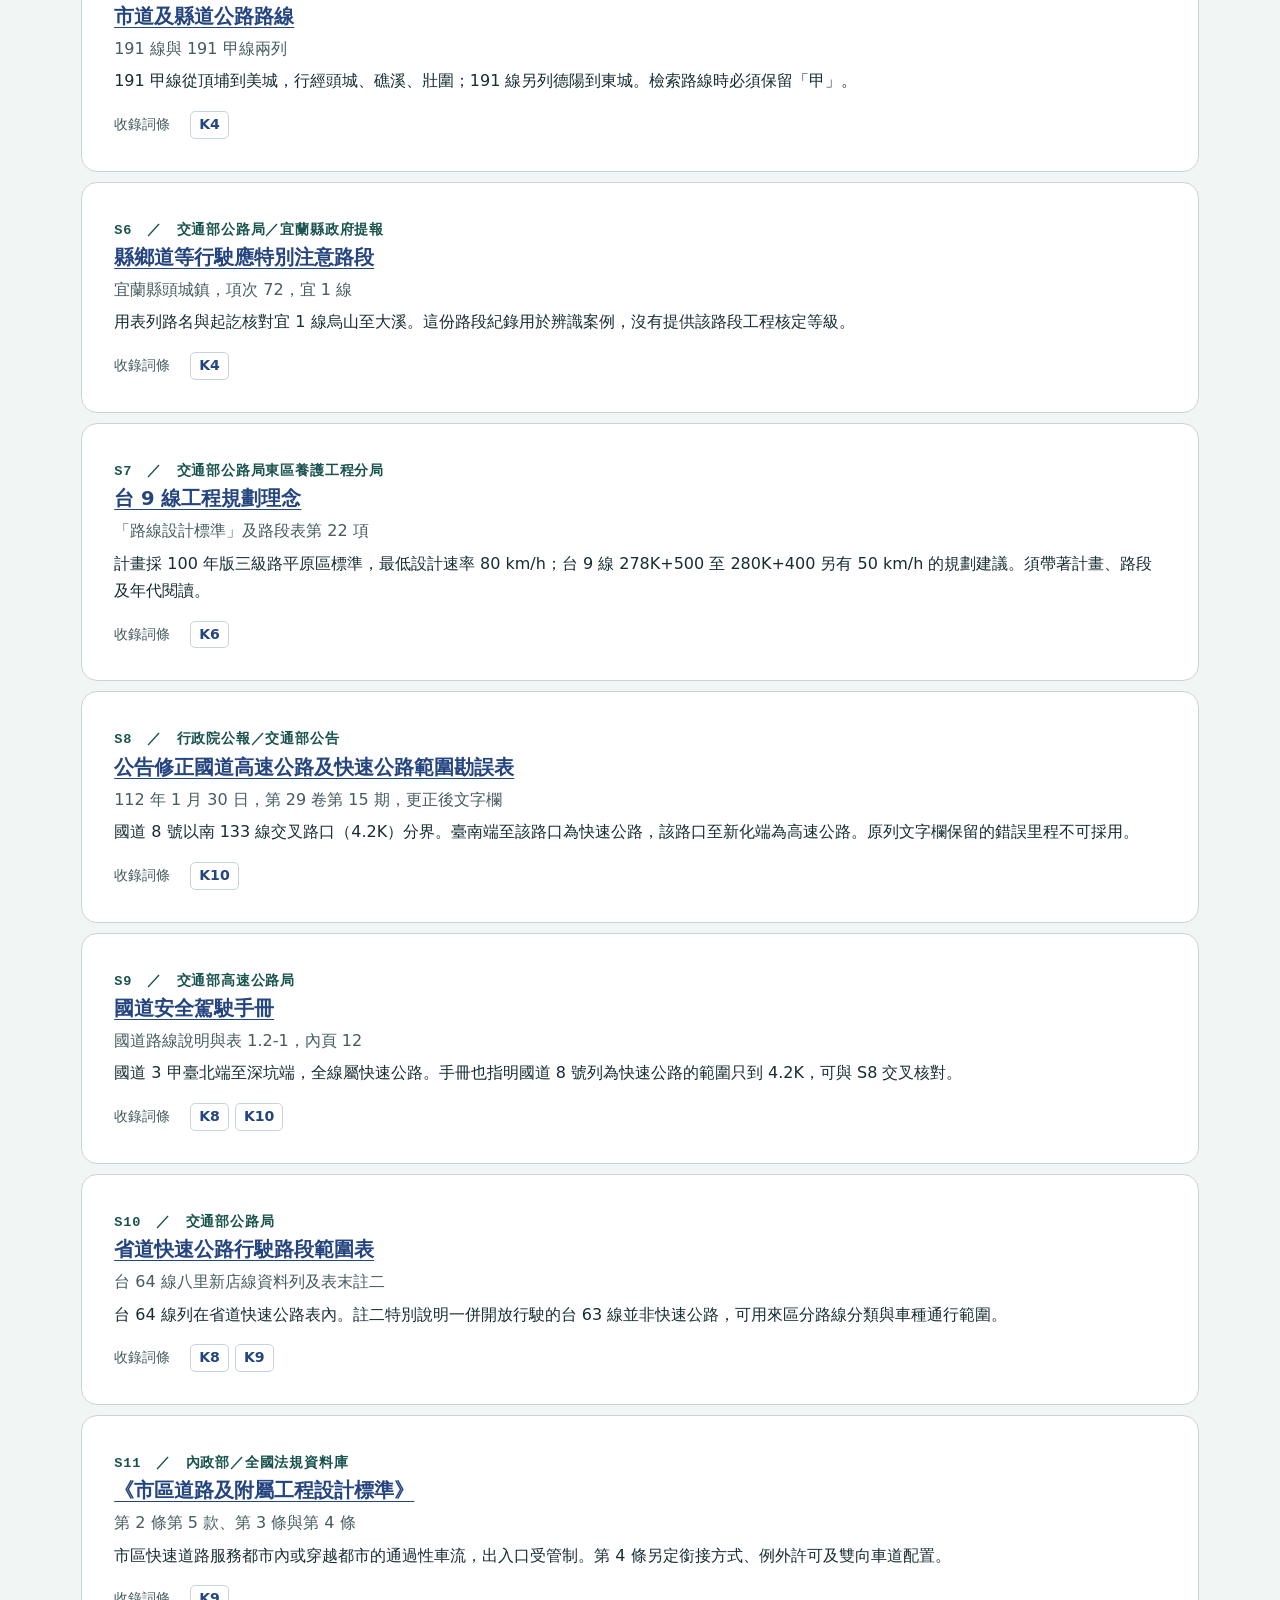
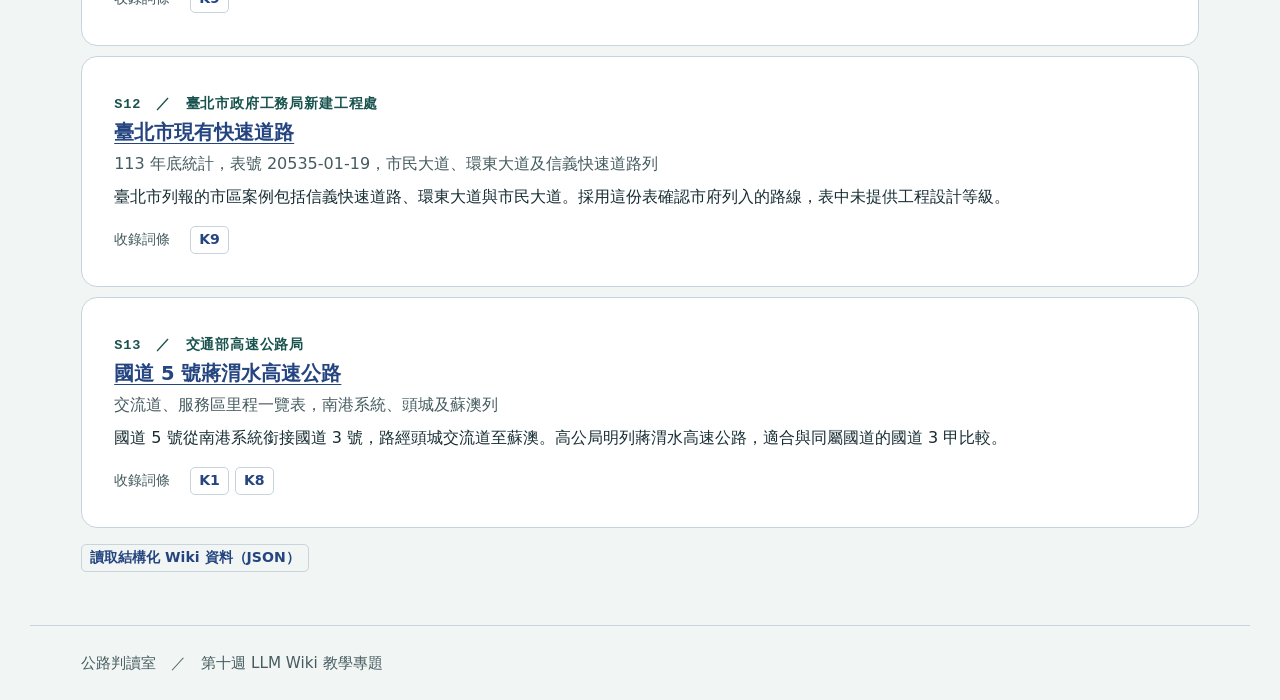
==== commit 09608403: "Extend Week 10 road lesson with expressway and freeway classifications" ====
--- a/week10/index.html
+++ b/week10/index.html
@@ -1 +1 @@
-<!doctype html><html lang="zh-Hant-TW"><head><meta charset="utf-8"><meta name="viewport" content="width=device-width,initial-scale=1"><title>從公路編號讀到設計等級｜公路判讀室</title><link rel="stylesheet" href="style.css"></head><body><a class="skip" href="#main">跳到主要內容</a><header class="nav"><div class="navinner"><a href="index.html" class="brand"><span class="brandmark" aria-hidden="true"></span>公路判讀室</a><nav class="navlinks" aria-label="主要導覽"><a href="index.html" aria-current="page">知識 Wiki</a><a href="slides.html">教學簡報</a><a href="workflow.html">流程與紀錄</a></nav></div></header><main id="main"><section class="hero"><div><p class="eyebrow">交通教學　／　LLM WIKI</p><h1>一條公路，<br><span>怎麼分級？</span></h1><p>從頭城出發，比較省道、縣道、鄉道，再翻開《公路路線設計規範》，看懂同一類道路為什麼能有不同設計等級。</p><div class="row"><a class="btn primary" href="slides.html">開始教學簡報</a><a class="btn" href="#topics">查閱 Wiki</a></div></div><figure class="roadart"><figcaption>頭城地區 · 三條公路的路線紀錄</figcaption><div><b>台 2</b><span>關渡 <i></i> 蘇澳</span><em>省道</em></div><div><b>191 甲</b><span>頂埔 <i></i> 美城</span><em>縣道</em></div><div><b>宜 1</b><span>烏山 <i></i> 大溪</span><em>鄉道</em></div></figure></section><div class="sectionhead" id="topics"><h2>從問題查概念</h2><p class="sub">每個詞條都能查回原始資料與對應投影片。</p></div><div class="wikiGrid"><article id="K1" class="entry"><span class="tag">詞條 K1</span><h3>省道、縣道、鄉道各在連接什麼？</h3><p>三者屬行政系統分類，可以從路線主要聯絡哪些地方來理解。</p><details><summary>閱讀解說與例子</summary><p>省道負責跨縣市、直轄市及重要政經文化中心間的主要聯絡。縣道聯絡縣市之間，或縣與重要鄉鎮市。鄉道則服務鄉鎮市之間，以及鄉鎮市通往村、里或原住民部落的交通。實際身分應核對公告路線，一條路穿過鄉下也可能是省道。</p><p class="note">台 2 線穿過頭城鎮，查省道路線表仍屬省道。只看所在地屬於「鎮」，無法把它判作鄉道。</p><div class="refs">延伸閱讀　<a href="#K4" class="ref">頭城的三條路，能從路線資料查到什麼？</a><a href="#K2" class="ref">三種行政類別各對應哪幾級路？</a></div><div class="refs">教學頁　<a href="slides.html#s1" class="ref">1 · 起點</a><a href="slides.html#s2" class="ref">2 · 行政系統</a><a href="slides.html#s10" class="ref">10 · 回顧</a></div></details><div class="refs">依據　<a href="index.html#S1" class="ref">S1</a><a href="index.html#S2" class="ref">S2</a><a href="index.html#S4" class="ref">S4</a></div></article><article id="K2" class="entry"><span class="tag">詞條 K2</span><h3>三種行政類別各對應哪幾級路？</h3><p>表 1.4.1 把公路分為一至六級。同一行政類別可以出現在多個等級。</p><details><summary>閱讀解說與例子</summary><p>把表中「行政系統分類」逐列讀一遍：省道出現在一至五級；縣道出現在二至六級；鄉道出現在四至六級。表中的一個交點表示規範列有這種組合。實際路段採哪一級，還要查工程文件。</p><p class="note">四、五級路都列有省道、縣道及鄉道。拿到一個縣道編號，只能先列出可能範圍。</p><div class="refs">延伸閱讀　<a href="#K3" class="ref">交通功能與行政類別有什麼差別？</a><a href="#K6" class="ref">要用什麼證據確認特定路段的等級？</a></div><div class="refs">教學頁　<a href="slides.html#s1" class="ref">1 · 起點</a><a href="slides.html#s4" class="ref">4 · 設計等級</a><a href="slides.html#s5" class="ref">5 · 設計速率</a><a href="slides.html#s6" class="ref">6 · 頭城案例</a><a href="slides.html#s8" class="ref">8 · 互動查表</a><a href="slides.html#s9" class="ref">9 · 判讀練習</a><a href="slides.html#s10" class="ref">10 · 回顧</a></div></details><div class="refs">依據　<a href="index.html#S2" class="ref">S2</a><a href="index.html#S3" class="ref">S3</a></div></article><article id="K3" class="entry"><span class="tag">詞條 K3</span><h3>交通功能與行政類別有什麼差別？</h3><p>行政分類描述路線在公路系統裡的身分；交通功能關心它主要服務通過的車流，還是沿線出入。</p><details><summary>閱讀解說與例子</summary><p>規範分高速、快速、主要、次要、地區公路五種功能。前端重視通過時的順暢，往地區公路方向則愈重視沿線可及性。主要公路側重通過性交通，次要公路連接主要公路系統，地區公路提供在地出入。</p><p class="note">若題目已知是鄉道且功能為次要公路，先取兩個欄位的交集，剩下四級、五級。</p><div class="refs">延伸閱讀　<a href="#K2" class="ref">三種行政類別各對應哪幾級路？</a><a href="#K5" class="ref">最低設計速率要怎麼讀？</a></div><div class="refs">教學頁　<a href="slides.html#s3" class="ref">3 · 交通功能</a><a href="slides.html#s4" class="ref">4 · 設計等級</a><a href="slides.html#s8" class="ref">8 · 互動查表</a></div></details><div class="refs">依據　<a href="index.html#S2" class="ref">S2</a></div></article><article id="K4" class="entry"><span class="tag">詞條 K4</span><h3>頭城的三條路，能從路線資料查到什麼？</h3><p>台 2 線、縣道 191 甲線、宜 1 線都與頭城有關，分屬三種行政類別。</p><details><summary>閱讀解說與例子</summary><p>台 2 線從關渡到蘇澳，路線表列有頭城。縣道 191 甲線從頂埔到美城，經頭城、礁溪、壯圍。宜 1 線的地方路段紀錄列頭城鎮烏山至大溪。這三份資料能回答路線身分或起訖，均未載明案例路段設計等級。</p><p class="note">縣道 191 線的起訖是德陽、東城；省略 191 甲線的「甲」就會查到另一條路。</p><div class="refs">延伸閱讀　<a href="#K1" class="ref">省道、縣道、鄉道各在連接什麼？</a><a href="#K6" class="ref">要用什麼證據確認特定路段的等級？</a></div><div class="refs">教學頁　<a href="slides.html#s2" class="ref">2 · 行政系統</a><a href="slides.html#s6" class="ref">6 · 頭城案例</a><a href="slides.html#s9" class="ref">9 · 判讀練習</a></div></details><div class="refs">依據　<a href="index.html#S4" class="ref">S4</a><a href="index.html#S5" class="ref">S5</a><a href="index.html#S6" class="ref">S6</a></div></article><article id="K5" class="entry"><span class="tag">詞條 K5</span><h3>最低設計速率要怎麼讀？</h3><p>先選等級，再選地域。表中的 Vd 是路線設計使用的速率下限，行車時適用的速限須另查現場標誌與規定。</p><details><summary>閱讀解說與例子</summary><p>以四級路為例：鄉區平原、丘陵、山嶺與市區分別為 60、50、40、50 km/h。五級路鄉區山嶺一般列 30；依註一，若按 30 設計會使環境受到劇烈衝擊或經費劇增，得採 20。六級路只列鄉區三種地形。</p><p class="note">最低設計速率 50 km/h 同時出現在四級路鄉區丘陵、五級路鄉區平原等格子。只知道一個數字，就不能反推唯一等級。</p><div class="refs">延伸閱讀　<a href="#K2" class="ref">三種行政類別各對應哪幾級路？</a><a href="#K6" class="ref">要用什麼證據確認特定路段的等級？</a></div><div class="refs">教學頁　<a href="slides.html#s5" class="ref">5 · 設計速率</a><a href="slides.html#s7" class="ref">7 · 工程案例</a><a href="slides.html#s8" class="ref">8 · 互動查表</a><a href="slides.html#s9" class="ref">9 · 判讀練習</a></div></details><div class="refs">依據　<a href="index.html#S2" class="ref">S2</a></div></article><article id="K6" class="entry"><span class="tag">詞條 K6</span><h3>要用什麼證據確認特定路段的等級？</h3><p>先定位工程範圍，再找計畫文件裡的「路線設計標準」，並核對它採用的規範版本。</p><details><summary>閱讀解說與例子</summary><p>東區養護工程分局的台 9 線工程資料列出省道、三級路、平原區與最低設計速率 80 km/h，並指明採用民國 100 年版規範。同頁又對舞鶴台地南端的特定路段建議採 50 km/h。工程條件可依地點而異。</p><p class="note">有效的答案應保留『這項改善計畫採用三級路平原區標準』的範圍。把 80 套用到台 9 線全線或寫成駕駛速限，都超出了文件所載。</p><div class="refs">延伸閱讀　<a href="#K4" class="ref">頭城的三條路，能從路線資料查到什麼？</a><a href="#K5" class="ref">最低設計速率要怎麼讀？</a></div><div class="refs">教學頁　<a href="slides.html#s7" class="ref">7 · 工程案例</a><a href="slides.html#s9" class="ref">9 · 判讀練習</a><a href="slides.html#s10" class="ref">10 · 回顧</a></div></details><div class="refs">依據　<a href="index.html#S2" class="ref">S2</a><a href="index.html#S7" class="ref">S7</a></div></article></div><section class="panel" id="tables"><h2>規範對照表</h2><p>表 1.4.1，節錄本課三種行政類別。勾表示原表列有該組合。</p><div class="tablewrap"><table aria-label="表 1.4.1 的行政類別與交通功能"><thead><tr><th scope="col">等級</th><th scope="col">省道</th><th scope="col">縣道</th><th scope="col">鄉道</th><th scope="col">交通功能</th></tr></thead><tbody><tr><th scope="row">一級路</th><td><span class="yes" aria-label="表中列有">✓</span></td><td><span aria-label="未列">—</span></td><td><span aria-label="未列">—</span></td><td>高速公路</td></tr><tr><th scope="row">二級路</th><td><span class="yes" aria-label="表中列有">✓</span></td><td><span class="yes" aria-label="表中列有">✓</span></td><td><span aria-label="未列">—</span></td><td>高速公路、快速公路</td></tr><tr><th scope="row">三級路</th><td><span class="yes" aria-label="表中列有">✓</span></td><td><span class="yes" aria-label="表中列有">✓</span></td><td><span aria-label="未列">—</span></td><td>快速公路、主要公路</td></tr><tr><th scope="row">四級路</th><td><span class="yes" aria-label="表中列有">✓</span></td><td><span class="yes" aria-label="表中列有">✓</span></td><td><span class="yes" aria-label="表中列有">✓</span></td><td>主要公路、次要公路</td></tr><tr><th scope="row">五級路</th><td><span class="yes" aria-label="表中列有">✓</span></td><td><span class="yes" aria-label="表中列有">✓</span></td><td><span class="yes" aria-label="表中列有">✓</span></td><td>主要公路、次要公路</td></tr><tr><th scope="row">六級路</th><td><span aria-label="未列">—</span></td><td><span class="yes" aria-label="表中列有">✓</span></td><td><span class="yes" aria-label="表中列有">✓</span></td><td>地區公路</td></tr></tbody></table></div><details class="gradeguide"><summary>展開各地域最低設計速率（km/h）</summary><div class="tablewrap"><table aria-label="最低設計速率，單位公里每小時"><thead><tr><th scope="col">等級</th><th scope="col">鄉區平原</th><th scope="col">鄉區丘陵</th><th scope="col">鄉區山嶺</th><th scope="col">市區</th></tr></thead><tbody><tr><th scope="row">一級路</th><td>120</td><td>100</td><td>80</td><td>80</td></tr><tr><th scope="row">二級路</th><td>100</td><td>80</td><td>60</td><td>60</td></tr><tr><th scope="row">三級路</th><td>80</td><td>60</td><td>50</td><td>60</td></tr><tr><th scope="row">四級路</th><td>60</td><td>50</td><td>40</td><td>50</td></tr><tr><th scope="row">五級路</th><td>50</td><td>40</td><td>30＊</td><td>40</td></tr><tr><th scope="row">六級路</th><td>40</td><td>30</td><td>20</td><td>—</td></tr></tbody></table></div><p class="smallnote">＊五級路山嶺區按 30 設計若嚴重衝擊環境或使經費劇增，得採 20；六級路市區未列。</p></details><div class="refs"><a href="index.html#S2" class="ref">S2</a></div></section><div class="sectionhead" id="sources"><h2>來源與攝取筆記</h2><p class="sub">點選篇名可閱讀原文。</p></div><article id="S1" class="source"><span class="tag">S1　／　全國法規資料庫</span><h3><a href="https://law.moj.gov.tw/LawClass/LawAll.aspx?PCode=K0040001" class="">《公路法》</a></h3><p class="sub">第 2 條第 3、5、7 款及第 4 條</p><p>依路線聯絡的據點及其角色，整理三種行政類別。核定程序與路線編號，可用來查證某條路的身分。</p><div class="refs">收錄詞條　<a href="#K1" class="ref">K1</a></div></article><article id="S2" class="source"><span class="tag">S2　／　交通部</span><h3><a href="https://motclaw.motc.gov.tw/webMotcLaw2018/Law/Info?LawID=E0504000&amp;stop=0" class="">《公路路線設計規範》115 年 7 月版</a></h3><p class="sub">附件 PDF，第 1-1 至 1-4 頁；表 1.4.1 在 PDF 第 8 頁</p><p>由表格逐列取出行政類別、交通功能、地域與最低設計速率，同時保留五級路山嶺區的註一，以及六級路沒有市區列的事實。</p><div class="refs">收錄詞條　<a href="#K1" class="ref">K1</a><a href="#K2" class="ref">K2</a><a href="#K3" class="ref">K3</a><a href="#K5" class="ref">K5</a><a href="#K6" class="ref">K6</a></div></article><article id="S3" class="source"><span class="tag">S3　／　交通部公路局</span><h3><a href="https://www.thb.gov.tw/cp.aspx?n=430" class="">公路分類</a></h3><p class="sub">公路設計標準分類；表尾註明依據 108-09-20 版</p><p>入門網頁也列出六級路，但其表尾明載舊版日期。只用於版本比對，現行表格回到 S2 原文核對。</p><div class="refs">收錄詞條　<a href="#K2" class="ref">K2</a></div></article><article id="S4" class="source"><span class="tag">S4　／　交通部公路局</span><h3><a href="https://www.thb.gov.tw/News.aspx?n=455&amp;sms=13741" class="">省道公路路線</a></h3><p class="sub">台 2 線資料列</p><p>採用起點關渡、終點蘇澳，及經過頭城的資料，說明長程省道路線能橫跨多個行政區。</p><div class="refs">收錄詞條　<a href="#K1" class="ref">K1</a><a href="#K4" class="ref">K4</a></div></article><article id="S5" class="source"><span class="tag">S5　／　交通部公路局</span><h3><a href="https://www.thb.gov.tw/News.aspx?PageSize=10&amp;n=107&amp;page=15&amp;sms=13789" class="">市道及縣道公路路線</a></h3><p class="sub">191 線與 191 甲線兩列</p><p>191 甲線從頂埔到美城，行經頭城、礁溪、壯圍；191 線另列德陽到東城。檢索路線時必須保留「甲」。</p><div class="refs">收錄詞條　<a href="#K4" class="ref">K4</a></div></article><article id="S6" class="source"><span class="tag">S6　／　交通部公路局／宜蘭縣政府提報</span><h3><a href="https://www.thb.gov.tw/FileResource.axd?path=html%252Fdoc%252F%25E7%25B8%25A3%25E9%2584%2589%25E9%2581%2593%25E7%25AD%2589%25E8%25A1%258C%25E9%25A7%259B%25E6%2587%2589%25E7%2589%25B9%25E5%2588%25A5%25E6%25B3%25A8%25E6%2584%258F%25E8%25B7%25AF%25E6%25AE%25B51090114.pdf" class="">縣鄉道等行駛應特別注意路段</a></h3><p class="sub">宜蘭縣頭城鎮，項次 72，宜 1 線</p><p>用表列路名與起訖核對宜 1 線烏山至大溪。這份路段紀錄用於辨識案例，沒有提供該路段工程核定等級。</p><div class="refs">收錄詞條　<a href="#K4" class="ref">K4</a></div></article><article id="S7" class="source"><span class="tag">S7　／　交通部公路局東區養護工程分局</span><h3><a href="https://thbu4.thb.gov.tw/cp.aspx?n=5032" class="">台 9 線工程規劃理念</a></h3><p class="sub">「路線設計標準」及路段表第 22 項</p><p>計畫採 100 年版三級路平原區標準，最低設計速率 80 km/h；台 9 線 278K+500 至 280K+400 另有 50 km/h 的規劃建議。須帶著計畫、路段及年代閱讀。</p><div class="refs">收錄詞條　<a href="#K6" class="ref">K6</a></div></article><div class="refs"><a href="wiki-data.json" class="ref">讀取結構化 Wiki 資料（JSON）</a></div></main><footer><div class="footerinner">公路判讀室　／　第十週 LLM Wiki 教學專題</div></footer><script src="navigation.js"></script></body></html>+<!doctype html><html lang="zh-Hant-TW"><head><meta charset="utf-8"><meta name="viewport" content="width=device-width,initial-scale=1"><title>從公路編號讀到設計等級｜公路判讀室</title><link rel="stylesheet" href="style.css"></head><body><a class="skip" href="#main">跳到主要內容</a><header class="nav"><div class="navinner"><a href="index.html" class="brand"><span class="brandmark" aria-hidden="true"></span>公路判讀室</a><nav class="navlinks" aria-label="主要導覽"><a href="index.html" aria-current="page">知識 Wiki</a><a href="slides.html">教學簡報</a><a href="workflow.html">流程與紀錄</a></nav></div></header><main id="main"><section class="hero"><div><p class="eyebrow">交通教學　／　LLM WIKI</p><h1>一條公路，<br><span>怎麼分級？</span></h1><p>從頭城的四條公路出發，讀懂行政分類與六個設計等級。再比較高速公路、省道與國道的快速公路，以及都會區裡的市區快速道路。</p><div class="row"><a class="btn primary" href="slides.html">開始教學簡報</a><a class="btn" href="#topics">查閱 Wiki</a><a class="btn" href="#express">比較高速與快速</a></div></div><figure class="roadart"><figcaption>頭城地區 · 四條公路的路線紀錄</figcaption><div><b>國 5</b><span>南港 <i></i> 蘇澳</span><em>國道</em></div><div><b>台 2</b><span>關渡 <i></i> 蘇澳</span><em>省道</em></div><div><b>191 甲</b><span>頂埔 <i></i> 美城</span><em>縣道</em></div><div><b>宜 1</b><span>烏山 <i></i> 大溪</span><em>鄉道</em></div></figure></section><div class="sectionhead" id="topics"><h2>從問題查概念</h2><p class="sub">每個詞條都能查回原始資料與對應投影片。</p></div><div class="wikiGrid"><article id="K1" class="entry"><span class="tag">詞條 K1</span><h3>國道、省道、縣道、鄉道聯絡哪些地方？</h3><p>這四種名稱都描述路線在行政系統中的身分。從頭城可各找一例。</p><details><summary>閱讀解說與例子</summary><p>國道聯絡重要都會與全國性交通或政經文化據點，《公路法》第 2 條明列高速、快速兩種功能。省道負責跨縣市、直轄市及重要政經文化中心間的主要聯絡。縣道聯絡縣市之間，或縣與重要鄉鎮市。鄉道則服務鄉鎮市之間，以及鄉鎮市通往村、里或原住民部落的交通。實際身分應核對公告路線，一條路穿過鄉下也可能是省道。</p><p class="note">台 2 線穿過頭城鎮，查省道路線表仍屬省道。只看所在地屬於「鎮」，無法把它判作鄉道。</p><div class="refs">延伸閱讀　<a href="#K4" class="ref">頭城的三條路，能從路線資料查到什麼？</a><a href="#K2" class="ref">四種行政類別各對應哪幾級路？</a><a href="#K8" class="ref">國道快速道路與省道快速公路如何區分？</a></div><div class="refs">教學頁　<a href="slides.html#s1" class="ref">1 · 起點</a><a href="slides.html#s2" class="ref">2 · 行政系統</a><a href="slides.html#s14" class="ref">14 · 回顧</a></div></details><div class="refs">依據　<a href="index.html#S1" class="ref">S1</a><a href="index.html#S2" class="ref">S2</a><a href="index.html#S4" class="ref">S4</a><a href="index.html#S13" class="ref">S13</a></div></article><article id="K2" class="entry"><span class="tag">詞條 K2</span><h3>四種行政類別各對應哪幾級路？</h3><p>表 1.4.1 把公路分為一至六級。同一行政類別可以出現在多個等級。</p><details><summary>閱讀解說與例子</summary><p>表 1.4.1 的行政欄中，國道列在一至三級，省道一至五級，縣道二至六級，鄉道四至六級。行政與功能各自成欄，同列不等於任何兩欄都能自由組合。國道還須符合《公路法》第 2 條的功能定義。</p><p class="note">四、五級路都列有省道、縣道及鄉道。拿到一個縣道編號，只能先列出可能範圍。</p><div class="refs">延伸閱讀　<a href="#K3" class="ref">交通功能與行政類別有什麼差別？</a><a href="#K6" class="ref">要用什麼證據確認特定路段的等級？</a></div><div class="refs">教學頁　<a href="slides.html#s1" class="ref">1 · 起點</a><a href="slides.html#s4" class="ref">4 · 出入管制</a><a href="slides.html#s7" class="ref">7 · 設計等級</a><a href="slides.html#s8" class="ref">8 · 設計速率</a><a href="slides.html#s9" class="ref">9 · 頭城案例</a><a href="slides.html#s11" class="ref">11 · 互動查表</a><a href="slides.html#s12" class="ref">12 · 設計判讀練習</a><a href="slides.html#s14" class="ref">14 · 回顧</a></div></details><div class="refs">依據　<a href="index.html#S1" class="ref">S1</a><a href="index.html#S2" class="ref">S2</a><a href="index.html#S3" class="ref">S3</a></div></article><article id="K3" class="entry"><span class="tag">詞條 K3</span><h3>交通功能與行政類別有什麼差別？</h3><p>行政分類描述路線在公路系統裡的身分；交通功能關心它主要服務通過的車流，還是沿線出入。</p><details><summary>閱讀解說與例子</summary><p>規範分高速、快速、主要、次要、地區公路五種功能。前端重視通過時的順暢，往地區公路方向則愈重視沿線可及性。主要公路側重通過性交通，次要公路連接主要公路系統，地區公路提供在地出入。</p><p class="note">若題目已知是鄉道且功能為次要公路，先取兩個欄位的交集，剩下四級、五級。</p><div class="refs">延伸閱讀　<a href="#K2" class="ref">四種行政類別各對應哪幾級路？</a><a href="#K5" class="ref">最低設計速率要怎麼讀？</a></div><div class="refs">教學頁　<a href="slides.html#s3" class="ref">3 · 交通功能</a><a href="slides.html#s7" class="ref">7 · 設計等級</a><a href="slides.html#s11" class="ref">11 · 互動查表</a></div></details><div class="refs">依據　<a href="index.html#S2" class="ref">S2</a></div></article><article id="K4" class="entry"><span class="tag">詞條 K4</span><h3>頭城的三條路，能從路線資料查到什麼？</h3><p>台 2 線、縣道 191 甲線、宜 1 線都與頭城有關，分屬三種行政類別。</p><details><summary>閱讀解說與例子</summary><p>台 2 線從關渡到蘇澳，路線表列有頭城。縣道 191 甲線從頂埔到美城，經頭城、礁溪、壯圍。宜 1 線的地方路段紀錄列頭城鎮烏山至大溪。這三份資料能回答路線身分或起訖，均未載明案例路段設計等級。</p><p class="note">縣道 191 線的起訖是德陽、東城；省略 191 甲線的「甲」就會查到另一條路。</p><div class="refs">延伸閱讀　<a href="#K1" class="ref">國道、省道、縣道、鄉道聯絡哪些地方？</a><a href="#K6" class="ref">要用什麼證據確認特定路段的等級？</a></div><div class="refs">教學頁　<a href="slides.html#s2" class="ref">2 · 行政系統</a><a href="slides.html#s9" class="ref">9 · 頭城案例</a><a href="slides.html#s12" class="ref">12 · 設計判讀練習</a></div></details><div class="refs">依據　<a href="index.html#S4" class="ref">S4</a><a href="index.html#S5" class="ref">S5</a><a href="index.html#S6" class="ref">S6</a></div></article><article id="K5" class="entry"><span class="tag">詞條 K5</span><h3>最低設計速率要怎麼讀？</h3><p>先選等級，再選地域。表中的 Vd 是路線設計使用的速率下限，行車時適用的速限須另查現場標誌與規定。</p><details><summary>閱讀解說與例子</summary><p>以四級路為例：鄉區平原、丘陵、山嶺與市區分別為 60、50、40、50 km/h。五級路鄉區山嶺一般列 30；依註一，若按 30 設計會使環境受到劇烈衝擊或經費劇增，得採 20。六級路只列鄉區三種地形。</p><p class="note">最低設計速率 50 km/h 同時出現在四級路鄉區丘陵、五級路鄉區平原等格子。只知道一個數字，就不能反推唯一等級。</p><div class="refs">延伸閱讀　<a href="#K2" class="ref">四種行政類別各對應哪幾級路？</a><a href="#K6" class="ref">要用什麼證據確認特定路段的等級？</a></div><div class="refs">教學頁　<a href="slides.html#s8" class="ref">8 · 設計速率</a><a href="slides.html#s10" class="ref">10 · 工程案例</a><a href="slides.html#s11" class="ref">11 · 互動查表</a><a href="slides.html#s12" class="ref">12 · 設計判讀練習</a></div></details><div class="refs">依據　<a href="index.html#S2" class="ref">S2</a></div></article><article id="K6" class="entry"><span class="tag">詞條 K6</span><h3>要用什麼證據確認特定路段的等級？</h3><p>先定位工程範圍，再找計畫文件裡的「路線設計標準」，並核對它採用的規範版本。</p><details><summary>閱讀解說與例子</summary><p>東區養護工程分局的台 9 線工程資料列出省道、三級路、平原區與最低設計速率 80 km/h，並指明採用民國 100 年版規範。同頁又對舞鶴台地南端的特定路段建議採 50 km/h。工程條件可依地點而異。</p><p class="note">有效的答案應保留『這項改善計畫採用三級路平原區標準』的範圍。把 80 套用到台 9 線全線或寫成駕駛速限，都超出了文件所載。</p><div class="refs">延伸閱讀　<a href="#K4" class="ref">頭城的三條路，能從路線資料查到什麼？</a><a href="#K5" class="ref">最低設計速率要怎麼讀？</a></div><div class="refs">教學頁　<a href="slides.html#s10" class="ref">10 · 工程案例</a><a href="slides.html#s12" class="ref">12 · 設計判讀練習</a><a href="slides.html#s14" class="ref">14 · 回顧</a></div></details><div class="refs">依據　<a href="index.html#S2" class="ref">S2</a><a href="index.html#S7" class="ref">S7</a></div></article><article id="K7" class="entry"><span class="tag">詞條 K7</span><h3>高速公路與快速公路怎麼分？</h3><p>先看出入口如何管制。兩者都採雙向分隔，每一方向至少兩條車道。</p><details><summary>閱讀解說與例子</summary><p>《公路路線設計規範》第 1.2.2 節要求高速公路完全管制出入，起訖點以外的出入口均設交流道。快速公路可完全或部分管制，原則設交流道，必要時和主要或次要公（道）路相接可設號誌路口。</p><p class="note">查表 1.4.1，高速公路列在一、二級，快速公路列在二、三級。二級同時出現於兩者，所以從「二級」無法斷定是哪一種功能。</p><div class="refs">延伸閱讀　<a href="#K2" class="ref">四種行政類別各對應哪幾級路？</a><a href="#K8" class="ref">國道快速道路與省道快速公路如何區分？</a><a href="#K9" class="ref">都會快速道路該查哪一套標準？</a></div><div class="refs">教學頁　<a href="slides.html#s4" class="ref">4 · 出入管制</a><a href="slides.html#s5" class="ref">5 · 路線對照</a><a href="slides.html#s6" class="ref">6 · 國道 8 號</a><a href="slides.html#s13" class="ref">13 · 路線判讀練習</a></div></details><div class="refs">依據　<a href="index.html#S2" class="ref">S2</a></div></article><article id="K8" class="entry"><span class="tag">詞條 K8</span><h3>國道快速道路與省道快速公路如何區分？</h3><p>「國道快速道路」在本課對應官方用語「國道快速公路」。前兩字說明行政身分，後四字說明交通功能。</p><details><summary>閱讀解說與例子</summary><p>國道可以是高速公路，也可以是快速公路。國道 5 號是蔣渭水高速公路，國道 3 甲全線則屬快速公路。換成台 64 線，功能仍是快速公路，路線身分改為省道。各路線的工程設計等級仍要另查工程文件。</p><p class="note">看到一張車種開放表時，也要讀註解。公路局雖一併說明台 63 線的開放情況，表末註二明列它不屬快速公路。</p><div class="refs">延伸閱讀　<a href="#K7" class="ref">高速公路與快速公路怎麼分？</a><a href="#K9" class="ref">都會快速道路該查哪一套標準？</a><a href="#K10" class="ref">同一條國道能有兩種功能嗎？</a></div><div class="refs">教學頁　<a href="slides.html#s5" class="ref">5 · 路線對照</a><a href="slides.html#s11" class="ref">11 · 互動查表</a><a href="slides.html#s13" class="ref">13 · 路線判讀練習</a></div></details><div class="refs">依據　<a href="index.html#S1" class="ref">S1</a><a href="index.html#S2" class="ref">S2</a><a href="index.html#S9" class="ref">S9</a><a href="index.html#S10" class="ref">S10</a><a href="index.html#S13" class="ref">S13</a></div></article><article id="K9" class="entry"><span class="tag">詞條 K9</span><h3>都會快速道路該查哪一套標準？</h3><p>這裡所說的「都會快速道路」以市區道路制度的「快速道路」為例，服務穿越都市或都市內的通過性車流。</p><details><summary>閱讀解說與例子</summary><p>《市區道路及附屬工程設計標準》把市區道路依功能分為快速、主要、次要、服務道路。快速道路出入口完全或部分管制，通常藉匝道或立體交叉銜接。主管機關許可時，可與主要或次要道路採號誌平交。雙向車流以實體分隔，每方向至少兩車道。</p><p class="note">臺北市統計列有信義快速道路、市民大道和環東大道。台 64 線也行經都會地區，仍應先查它的省道路線資料。僅憑都市位置、高架外觀或名稱，無法推定行政身分或一至六級。</p><div class="refs">延伸閱讀　<a href="#K7" class="ref">高速公路與快速公路怎麼分？</a><a href="#K8" class="ref">國道快速道路與省道快速公路如何區分？</a><a href="#K2" class="ref">四種行政類別各對應哪幾級路？</a></div><div class="refs">教學頁　<a href="slides.html#s5" class="ref">5 · 路線對照</a><a href="slides.html#s13" class="ref">13 · 路線判讀練習</a><a href="slides.html#s14" class="ref">14 · 回顧</a></div></details><div class="refs">依據　<a href="index.html#S10" class="ref">S10</a><a href="index.html#S11" class="ref">S11</a><a href="index.html#S12" class="ref">S12</a></div></article><article id="K10" class="entry"><span class="tag">詞條 K10</span><h3>同一條國道能有兩種功能嗎？</h3><p>國道 8 號在 4.2K 轉換功能。判讀時需要路線編號、里程與公告三項資訊。</p><details><summary>閱讀解說與例子</summary><p>交通部勘誤表的更正後文字把臺南端至南 133 線交叉路口（0～4.2K）列為快速公路，從該處至新化端（4.2～15.5K）列為高速公路。高速公路局手冊也將國道 8 號的快速公路範圍標至 4.2K。</p><p class="note">只寫「國道 8 號是快速公路」會把結論延伸到另一段。在 2K 和 10K 都是國道，前者位於快速公路路段，後者位於高速公路路段。</p><div class="refs">延伸閱讀　<a href="#K7" class="ref">高速公路與快速公路怎麼分？</a><a href="#K8" class="ref">國道快速道路與省道快速公路如何區分？</a><a href="#K6" class="ref">要用什麼證據確認特定路段的等級？</a></div><div class="refs">教學頁　<a href="slides.html#s1" class="ref">1 · 起點</a><a href="slides.html#s6" class="ref">6 · 國道 8 號</a><a href="slides.html#s13" class="ref">13 · 路線判讀練習</a><a href="slides.html#s14" class="ref">14 · 回顧</a></div></details><div class="refs">依據　<a href="index.html#S8" class="ref">S8</a><a href="index.html#S9" class="ref">S9</a></div></article></div><section class="panel" id="express"><h2>高速公路與快速道路對照</h2><h3 class="minihead">公路設計規範怎麼分</h3><div class="tablewrap"><table aria-label="公路交通功能比較"><thead><tr><th scope="col">比較項目</th><th scope="col">高速公路</th><th scope="col">快速公路</th></tr></thead><tbody><tr><th scope="row">出入管制</th><td>完全管制</td><td>完全或部分管制</td></tr><tr><th scope="row">如何銜接</th><td>除起訖點外，各出入口均設交流道</td><td>原則設交流道。必要時，與主要或次要公（道）路相交處可設號誌</td></tr><tr><th scope="row">車道配置</th><td>雙向分隔，每方向至少兩車道</td><td>雙向分隔，每方向至少兩車道</td></tr><tr><th scope="row">表 1.4.1 的設計等級</th><td>一、二級</td><td>二、三級</td></tr></tbody></table></div><div class="refs"><a href="index.html#S2" class="ref">S2</a></div><h3 class="minihead">四條路的實際身分</h3><div class="tablewrap"><table aria-label="實際路線及其分類依據"><thead><tr><th scope="col">路線</th><th scope="col">行政系統或適用制度</th><th scope="col">交通功能</th></tr></thead><tbody><tr><th scope="row">國道 5 號・蔣渭水高速公路</th><td>國道</td><td>高速公路</td></tr><tr><th scope="row">國道 3 甲・臺北端至深坑端</th><td>國道</td><td>快速公路（全線）</td></tr><tr><th scope="row">台 64 線・八里新店線</th><td>省道</td><td>快速公路</td></tr><tr><th scope="row">信義快速道路・臺北市</th><td>市區道路制度</td><td>快速道路（都會案例）</td></tr></tbody></table></div><div class="refs"><a href="index.html#S9" class="ref">S9</a><a href="index.html#S10" class="ref">S10</a><a href="index.html#S11" class="ref">S11</a><a href="index.html#S12" class="ref">S12</a><a href="index.html#S13" class="ref">S13</a></div><h3 class="minihead">國道 8 號的功能分界</h3><div class="tablewrap"><table aria-label="國道 8 號公告路段"><thead><tr><th scope="col">路段（西向東排列）</th><th scope="col">里程（km）</th><th scope="col">公告交通功能</th></tr></thead><tbody><tr><th scope="row">臺南端 → 南 133 線交叉路口</th><td>0 ～ 4.2</td><td>快速公路</td></tr><tr><th scope="row">南 133 線交叉路口 → 新化端</th><td>4.2 ～ 15.5</td><td>高速公路</td></tr></tbody></table></div><div class="refs"><a href="index.html#S8" class="ref">S8</a><a href="index.html#S9" class="ref">S9</a></div></section><section class="panel" id="tables"><h2>規範對照表</h2><p>表 1.4.1，節錄本課的四種行政類別。勾表示此類別列在該級；國道的功能另依《公路法》第 2 條判讀。</p><div class="tablewrap"><table aria-label="表 1.4.1 的行政類別與交通功能"><thead><tr><th scope="col">等級</th><th scope="col">國道</th><th scope="col">省道</th><th scope="col">縣道</th><th scope="col">鄉道</th><th scope="col">交通功能</th></tr></thead><tbody><tr><th scope="row">一級路</th><td><span class="yes" aria-label="表中列有">✓</span></td><td><span class="yes" aria-label="表中列有">✓</span></td><td><span aria-label="未列">—</span></td><td><span aria-label="未列">—</span></td><td>高速公路</td></tr><tr><th scope="row">二級路</th><td><span class="yes" aria-label="表中列有">✓</span></td><td><span class="yes" aria-label="表中列有">✓</span></td><td><span class="yes" aria-label="表中列有">✓</span></td><td><span aria-label="未列">—</span></td><td>高速公路、快速公路</td></tr><tr><th scope="row">三級路</th><td><span class="yes" aria-label="表中列有">✓</span></td><td><span class="yes" aria-label="表中列有">✓</span></td><td><span class="yes" aria-label="表中列有">✓</span></td><td><span aria-label="未列">—</span></td><td>快速公路、主要公路</td></tr><tr><th scope="row">四級路</th><td><span aria-label="未列">—</span></td><td><span class="yes" aria-label="表中列有">✓</span></td><td><span class="yes" aria-label="表中列有">✓</span></td><td><span class="yes" aria-label="表中列有">✓</span></td><td>主要公路、次要公路</td></tr><tr><th scope="row">五級路</th><td><span aria-label="未列">—</span></td><td><span class="yes" aria-label="表中列有">✓</span></td><td><span class="yes" aria-label="表中列有">✓</span></td><td><span class="yes" aria-label="表中列有">✓</span></td><td>主要公路、次要公路</td></tr><tr><th scope="row">六級路</th><td><span aria-label="未列">—</span></td><td><span aria-label="未列">—</span></td><td><span class="yes" aria-label="表中列有">✓</span></td><td><span class="yes" aria-label="表中列有">✓</span></td><td>地區公路</td></tr></tbody></table></div><details class="gradeguide"><summary>展開各地域最低設計速率（km/h）</summary><div class="tablewrap"><table aria-label="最低設計速率，單位公里每小時"><thead><tr><th scope="col">等級</th><th scope="col">鄉區平原</th><th scope="col">鄉區丘陵</th><th scope="col">鄉區山嶺</th><th scope="col">市區</th></tr></thead><tbody><tr><th scope="row">一級路</th><td>120</td><td>100</td><td>80</td><td>80</td></tr><tr><th scope="row">二級路</th><td>100</td><td>80</td><td>60</td><td>60</td></tr><tr><th scope="row">三級路</th><td>80</td><td>60</td><td>50</td><td>60</td></tr><tr><th scope="row">四級路</th><td>60</td><td>50</td><td>40</td><td>50</td></tr><tr><th scope="row">五級路</th><td>50</td><td>40</td><td>30＊</td><td>40</td></tr><tr><th scope="row">六級路</th><td>40</td><td>30</td><td>20</td><td>—</td></tr></tbody></table></div><p class="smallnote">＊五級路山嶺區按 30 設計若嚴重衝擊環境或使經費劇增，得採 20；六級路市區未列。</p></details><div class="refs"><a href="index.html#S2" class="ref">S2</a></div></section><div class="sectionhead" id="sources"><h2>來源與攝取筆記</h2><p class="sub">點選篇名可閱讀原文。</p></div><article id="S1" class="source"><span class="tag">S1　／　全國法規資料庫</span><h3><a href="https://law.moj.gov.tw/LawClass/LawAll.aspx?PCode=K0040001" class="">《公路法》</a></h3><p class="sub">第 2 條第 2、3、5、7 款及第 4 條</p><p>國道的法定定義同時涉及路線的聯絡角色，以及高速或快速公路的功能。另以路線角色辨別省道、縣道、鄉道。</p><div class="refs">收錄詞條　<a href="#K1" class="ref">K1</a><a href="#K2" class="ref">K2</a><a href="#K8" class="ref">K8</a></div></article><article id="S2" class="source"><span class="tag">S2　／　交通部</span><h3><a href="https://motclaw.motc.gov.tw/webMotcLaw2018/Law/Info?LawID=E0504000&amp;stop=0" class="">《公路路線設計規範》115 年 7 月版</a></h3><p class="sub">第 1.2.1、1.2.2 節及表 1.4.1（內頁 1-1～1-4）</p><p>由表格逐列取出行政類別、交通功能、地域與最低設計速率，同時保留五級路山嶺區的註一，以及六級路沒有市區列的事實。</p><div class="refs">收錄詞條　<a href="#K1" class="ref">K1</a><a href="#K2" class="ref">K2</a><a href="#K3" class="ref">K3</a><a href="#K5" class="ref">K5</a><a href="#K6" class="ref">K6</a><a href="#K7" class="ref">K7</a><a href="#K8" class="ref">K8</a></div></article><article id="S3" class="source"><span class="tag">S3　／　交通部公路局</span><h3><a href="https://www.thb.gov.tw/cp.aspx?n=430" class="">公路分類</a></h3><p class="sub">公路設計標準分類；表尾註明依據 108-09-20 版</p><p>入門網頁也列出六級路，但其表尾明載舊版日期。只用於版本比對，現行表格回到 S2 原文核對。</p><div class="refs">收錄詞條　<a href="#K2" class="ref">K2</a></div></article><article id="S4" class="source"><span class="tag">S4　／　交通部公路局</span><h3><a href="https://www.thb.gov.tw/News.aspx?n=455&amp;sms=13741" class="">省道公路路線</a></h3><p class="sub">台 2 線資料列</p><p>採用起點關渡、終點蘇澳，及經過頭城的資料，說明長程省道路線能橫跨多個行政區。</p><div class="refs">收錄詞條　<a href="#K1" class="ref">K1</a><a href="#K4" class="ref">K4</a></div></article><article id="S5" class="source"><span class="tag">S5　／　交通部公路局</span><h3><a href="https://www.thb.gov.tw/News.aspx?PageSize=10&amp;n=107&amp;page=15&amp;sms=13789" class="">市道及縣道公路路線</a></h3><p class="sub">191 線與 191 甲線兩列</p><p>191 甲線從頂埔到美城，行經頭城、礁溪、壯圍；191 線另列德陽到東城。檢索路線時必須保留「甲」。</p><div class="refs">收錄詞條　<a href="#K4" class="ref">K4</a></div></article><article id="S6" class="source"><span class="tag">S6　／　交通部公路局／宜蘭縣政府提報</span><h3><a href="https://www.thb.gov.tw/FileResource.axd?path=html%252Fdoc%252F%25E7%25B8%25A3%25E9%2584%2589%25E9%2581%2593%25E7%25AD%2589%25E8%25A1%258C%25E9%25A7%259B%25E6%2587%2589%25E7%2589%25B9%25E5%2588%25A5%25E6%25B3%25A8%25E6%2584%258F%25E8%25B7%25AF%25E6%25AE%25B51090114.pdf" class="">縣鄉道等行駛應特別注意路段</a></h3><p class="sub">宜蘭縣頭城鎮，項次 72，宜 1 線</p><p>用表列路名與起訖核對宜 1 線烏山至大溪。這份路段紀錄用於辨識案例，沒有提供該路段工程核定等級。</p><div class="refs">收錄詞條　<a href="#K4" class="ref">K4</a></div></article><article id="S7" class="source"><span class="tag">S7　／　交通部公路局東區養護工程分局</span><h3><a href="https://thbu4.thb.gov.tw/cp.aspx?n=5032" class="">台 9 線工程規劃理念</a></h3><p class="sub">「路線設計標準」及路段表第 22 項</p><p>計畫採 100 年版三級路平原區標準，最低設計速率 80 km/h；台 9 線 278K+500 至 280K+400 另有 50 km/h 的規劃建議。須帶著計畫、路段及年代閱讀。</p><div class="refs">收錄詞條　<a href="#K6" class="ref">K6</a></div></article><article id="S8" class="source"><span class="tag">S8　／　行政院公報／交通部公告</span><h3><a href="https://gazette.nat.gov.tw/EG_FileManager/eguploadpub/eg029015/ch06/type7/gov50/num22/images/Eg01.pdf" class="">公告修正國道高速公路及快速公路範圍勘誤表</a></h3><p class="sub">112 年 1 月 30 日，第 29 卷第 15 期，更正後文字欄</p><p>國道 8 號以南 133 線交叉路口（4.2K）分界。臺南端至該路口為快速公路，該路口至新化端為高速公路。原列文字欄保留的錯誤里程不可採用。</p><div class="refs">收錄詞條　<a href="#K10" class="ref">K10</a></div></article><article id="S9" class="source"><span class="tag">S9　／　交通部高速公路局</span><h3><a href="https://www.freeway.gov.tw/Upload/Html/2023814301/files/PDF.pdf" class="">國道安全駕駛手冊</a></h3><p class="sub">國道路線說明與表 1.2-1，內頁 12</p><p>國道 3 甲臺北端至深坑端，全線屬快速公路。手冊也指明國道 8 號列為快速公路的範圍只到 4.2K，可與 S8 交叉核對。</p><div class="refs">收錄詞條　<a href="#K8" class="ref">K8</a><a href="#K10" class="ref">K10</a></div></article><article id="S10" class="source"><span class="tag">S10　／　交通部公路局</span><h3><a href="https://www.thb.gov.tw/News_ExpresswaySection.aspx?n=151&amp;sms=13790" class="">省道快速公路行駛路段範圍表</a></h3><p class="sub">台 64 線八里新店線資料列及表末註二</p><p>台 64 線列在省道快速公路表內。註二特別說明一併開放行駛的台 63 線並非快速公路，可用來區分路線分類與車種通行範圍。</p><div class="refs">收錄詞條　<a href="#K8" class="ref">K8</a><a href="#K9" class="ref">K9</a></div></article><article id="S11" class="source"><span class="tag">S11　／　內政部／全國法規資料庫</span><h3><a href="https://law.moj.gov.tw/LawClass/LawAll.aspx?pcode=D0070156" class="">《市區道路及附屬工程設計標準》</a></h3><p class="sub">第 2 條第 5 款、第 3 條與第 4 條</p><p>市區快速道路服務都市內或穿越都市的通過性車流，出入口受管制。第 4 條另定銜接方式、例外許可及雙向車道配置。</p><div class="refs">收錄詞條　<a href="#K9" class="ref">K9</a></div></article><article id="S12" class="source"><span class="tag">S12　／　臺北市政府工務局新建工程處</span><h3><a href="https://www-ws.gov.taipei/001/Upload/344/relfile/17103/3132932/405d3378-f800-42ac-9441-09adebe52aa9.pdf" class="">臺北市現有快速道路</a></h3><p class="sub">113 年底統計，表號 20535-01-19，市民大道、環東大道及信義快速道路列</p><p>臺北市列報的市區案例包括信義快速道路、環東大道與市民大道。採用這份表確認市府列入的路線，表中未提供工程設計等級。</p><div class="refs">收錄詞條　<a href="#K9" class="ref">K9</a></div></article><article id="S13" class="source"><span class="tag">S13　／　交通部高速公路局</span><h3><a href="https://www.freeway.gov.tw/Publish.aspx?cnid=1906&amp;p=4621" class="">國道 5 號蔣渭水高速公路</a></h3><p class="sub">交流道、服務區里程一覽表，南港系統、頭城及蘇澳列</p><p>國道 5 號從南港系統銜接國道 3 號，路經頭城交流道至蘇澳。高公局明列蔣渭水高速公路，適合與同屬國道的國道 3 甲比較。</p><div class="refs">收錄詞條　<a href="#K1" class="ref">K1</a><a href="#K8" class="ref">K8</a></div></article><div class="refs"><a href="wiki-data.json" class="ref">讀取結構化 Wiki 資料（JSON）</a></div></main><footer><div class="footerinner">公路判讀室　／　第十週 LLM Wiki 教學專題</div></footer><script src="navigation.js"></script></body></html>
--- a/week10/style.css
+++ b/week10/style.css
@@ -4,4 +4,11 @@
 @media(max-width:730px){.hero,.layout,.wikiGrid{grid-template-columns:1fr}.hero h1 br{display:none}.navinner{flex-wrap:wrap;gap:4px}.navlinks{gap:14px}.navlinks a{font-size:.88rem}.hero .art{max-width:520px}.sectionhead{align-items:start;flex-direction:column}.decktools select{font-size:.9rem}.pair{gap:8px}th,td{padding:7px}.slide{min-height:0}.brand{font-size:.94rem}.hero p:not(.eyebrow){font-size:1rem}.decknav{margin-bottom:10px}.tablewrap{font-size:.94rem}}
 @media print{.nav,.decktools,.decknav,.footerinner,.skip,button,select,input{display:none!important}main{max-width:none;padding:0}.slide,.slide[hidden]{display:block!important;margin:0;break-after:page;page-break-after:always;border:0}.slide.hero{background:white!important;color:black!important}.slide.hero *{color:black!important}.hero h1 span{color:inherit}.slide:last-of-type{break-after:auto}.entry,.source,.panel{break-inside:avoid}body{background:white}a{color:inherit}.art{max-width:400px}.refs .ref{text-decoration:underline}.entry details>p{display:block!important}}
 .roadart{margin:0;background:#142f38;border:1px solid #567a76;padding:clamp(14px,2.5vw,24px);border-radius:12px;color:#fff}.roadart figcaption{color:#d9e8e2;font-size:.93rem;margin:0 0 12px}.roadart>div{display:grid;grid-template-columns:4.6rem 1fr 2.4rem;align-items:center;gap:9px;padding:11px 0;border-top:1px solid #536a70}.roadart b{font:700 1.23rem Consolas,"Microsoft JhengHei",sans-serif;color:#e2fcb1}.roadart span{display:flex;gap:8px;align-items:center;white-space:nowrap;font-size:.97rem}.roadart i{flex:1;min-width:8px;height:2px;background:#a4cbb4}.roadart em{font-style:normal;color:#d2dfed;font-size:.93rem}.roadart>div:nth-of-type(2) i{background:repeating-linear-gradient(to right,#c3ddff 0 9px,transparent 9px 13px)}.roadart>div:nth-of-type(3) i{background:repeating-linear-gradient(to right,#f1ce95 0 4px,transparent 4px 7px)}
-:root{--dark:#142735;--blue:#19534e;--lime:#d9f59d;--paper:#f1f5f3;--ink:#172d34;--muted:#465c60}.hero{background:linear-gradient(108deg,#122937,#173c40)}.yes{color:#166653;font-weight:900}.smallnote{font-size:.92rem;color:var(--muted);margin-top:10px}.functionstrip{display:flex;flex-wrap:wrap;gap:7px}.functionstrip div{flex:1;min-width:125px;border-top:4px solid #53856e;background:#edf3ef;padding:12px}.functionstrip strong,.functionstrip span{display:block}.functionstrip div:first-child{border-color:#163f4c}.functionstrip div:last-child{border-color:#8eac64}.factrows>div{display:grid;grid-template-columns:6rem 1fr;align-items:baseline;gap:12px;padding:12px 0;border-bottom:1px solid var(--line)}.factrows span{color:var(--blue);font-weight:700}.factrows strong{font-size:1.05rem}.chooser{padding:20px;background:#eaf3ee;border-radius:12px}.chooser label{font-weight:bold}.match{padding:14px 0 0}.match strong{font-size:clamp(1.42rem,3vw,2.1rem);color:var(--blue)}.testlist{display:grid;gap:13px}.testlist fieldset{margin:0;border:1px solid var(--line);border-radius:8px;padding:10px 14px}.testlist legend{font-weight:750}.testlist label{display:inline-block;cursor:pointer;margin:2px 14px 2px 0}.testlist input{accent-color:var(--blue)}.answer{font-weight:650;color:var(--blue)}.answer:empty{display:none}.endlinks{margin-top:23px}.tablewrap table{line-height:1.55}.hero .refs a{color:#e1f2da}.flowlist{padding-left:1.6rem}.flowlist li{margin:.8rem 0}.minihead{margin:22px 0 10px}.gradeguide{margin-top:1rem}.gradeguide>summary{font-weight:700;cursor:pointer}.navinner{min-height:60px}.decktools label{display:inline-flex;align-items:center}.refs{line-height:1.55}.hero .art{min-width:0}@media(max-width:550px){.roadart>div{grid-template-columns:3.8rem 1fr 2.3rem}.factrows>div{grid-template-columns:1fr;gap:2px}.tablewrap{font-size:.9rem}.chooser{padding:12px}.wikiGrid{gap:12px}.functionstrip div{min-width:117px}.hero h1 br{display:initial}}+:root{--dark:#142735;--blue:#19534e;--lime:#d9f59d;--paper:#f1f5f3;--ink:#172d34;--muted:#465c60}.hero{background:linear-gradient(108deg,#122937,#173c40)}.yes{color:#166653;font-weight:900}.smallnote{font-size:.92rem;color:var(--muted);margin-top:10px}.functionstrip{display:flex;flex-wrap:wrap;gap:7px}.functionstrip div{flex:1;min-width:125px;border-top:4px solid #53856e;background:#edf3ef;padding:12px}.functionstrip strong,.functionstrip span{display:block}.functionstrip div:first-child{border-color:#163f4c}.functionstrip div:last-child{border-color:#8eac64}.factrows>div{display:grid;grid-template-columns:6rem 1fr;align-items:baseline;gap:12px;padding:12px 0;border-bottom:1px solid var(--line)}.factrows span{color:var(--blue);font-weight:700}.factrows strong{font-size:1.05rem}.chooser{padding:20px;background:#eaf3ee;border-radius:12px}.chooser label{font-weight:bold}.match{padding:14px 0 0}.match strong{font-size:clamp(1.42rem,3vw,2.1rem);color:var(--blue)}.testlist{display:grid;gap:13px}.testlist fieldset{margin:0;border:1px solid var(--line);border-radius:8px;padding:10px 14px}.testlist legend{font-weight:750}.testlist label{display:inline-block;cursor:pointer;margin:2px 14px 2px 0}.testlist input{accent-color:var(--blue)}.answer{font-weight:650;color:var(--blue)}.answer:empty{display:none}.endlinks{margin-top:23px}.tablewrap table{line-height:1.55}.hero .refs a{color:#e1f2da}.flowlist{padding-left:1.6rem}.flowlist li{margin:.8rem 0}.minihead{margin:22px 0 10px}.gradeguide{margin-top:1rem}.gradeguide>summary{font-weight:700;cursor:pointer}.navinner{min-height:60px}.decktools label{display:inline-flex;align-items:center}.refs{line-height:1.55}.hero .art{min-width:0}@media(max-width:550px){.roadart>div{grid-template-columns:3.8rem 1fr 2.3rem}.factrows>div{grid-template-columns:1fr;gap:2px}.tablewrap{font-size:.9rem}.chooser{padding:12px}.wikiGrid{gap:12px}.functionstrip div{min-width:117px}.hero h1 br{display:initial}}
+.routebar{margin:1.25rem 0 1.5rem;padding:1rem 1.25rem;background:#f1f6f3;border:1px solid #cbdad4;border-radius:10px}
+.routebar figcaption{color:#385650;margin-bottom:.65rem}
+.distance{position:relative;display:flex;justify-content:space-between;font:700 .88rem Consolas,monospace;color:#254742}
+.distance b:nth-child(2){position:absolute;left:27.097%;transform:translateX(-50%)}
+.segments{display:grid;grid-template-columns:4.2fr 11.3fr;margin-top:.4rem;border-radius:6px;overflow:hidden;color:white;font-weight:750;text-align:center}
+.segments span{padding:.6rem .1rem;background:#387047}.segments span+span{background:#254858;border-left:3px solid white}
+@media(max-width:420px){.routebar{padding:.75rem}.segments{font-size:.86rem}}
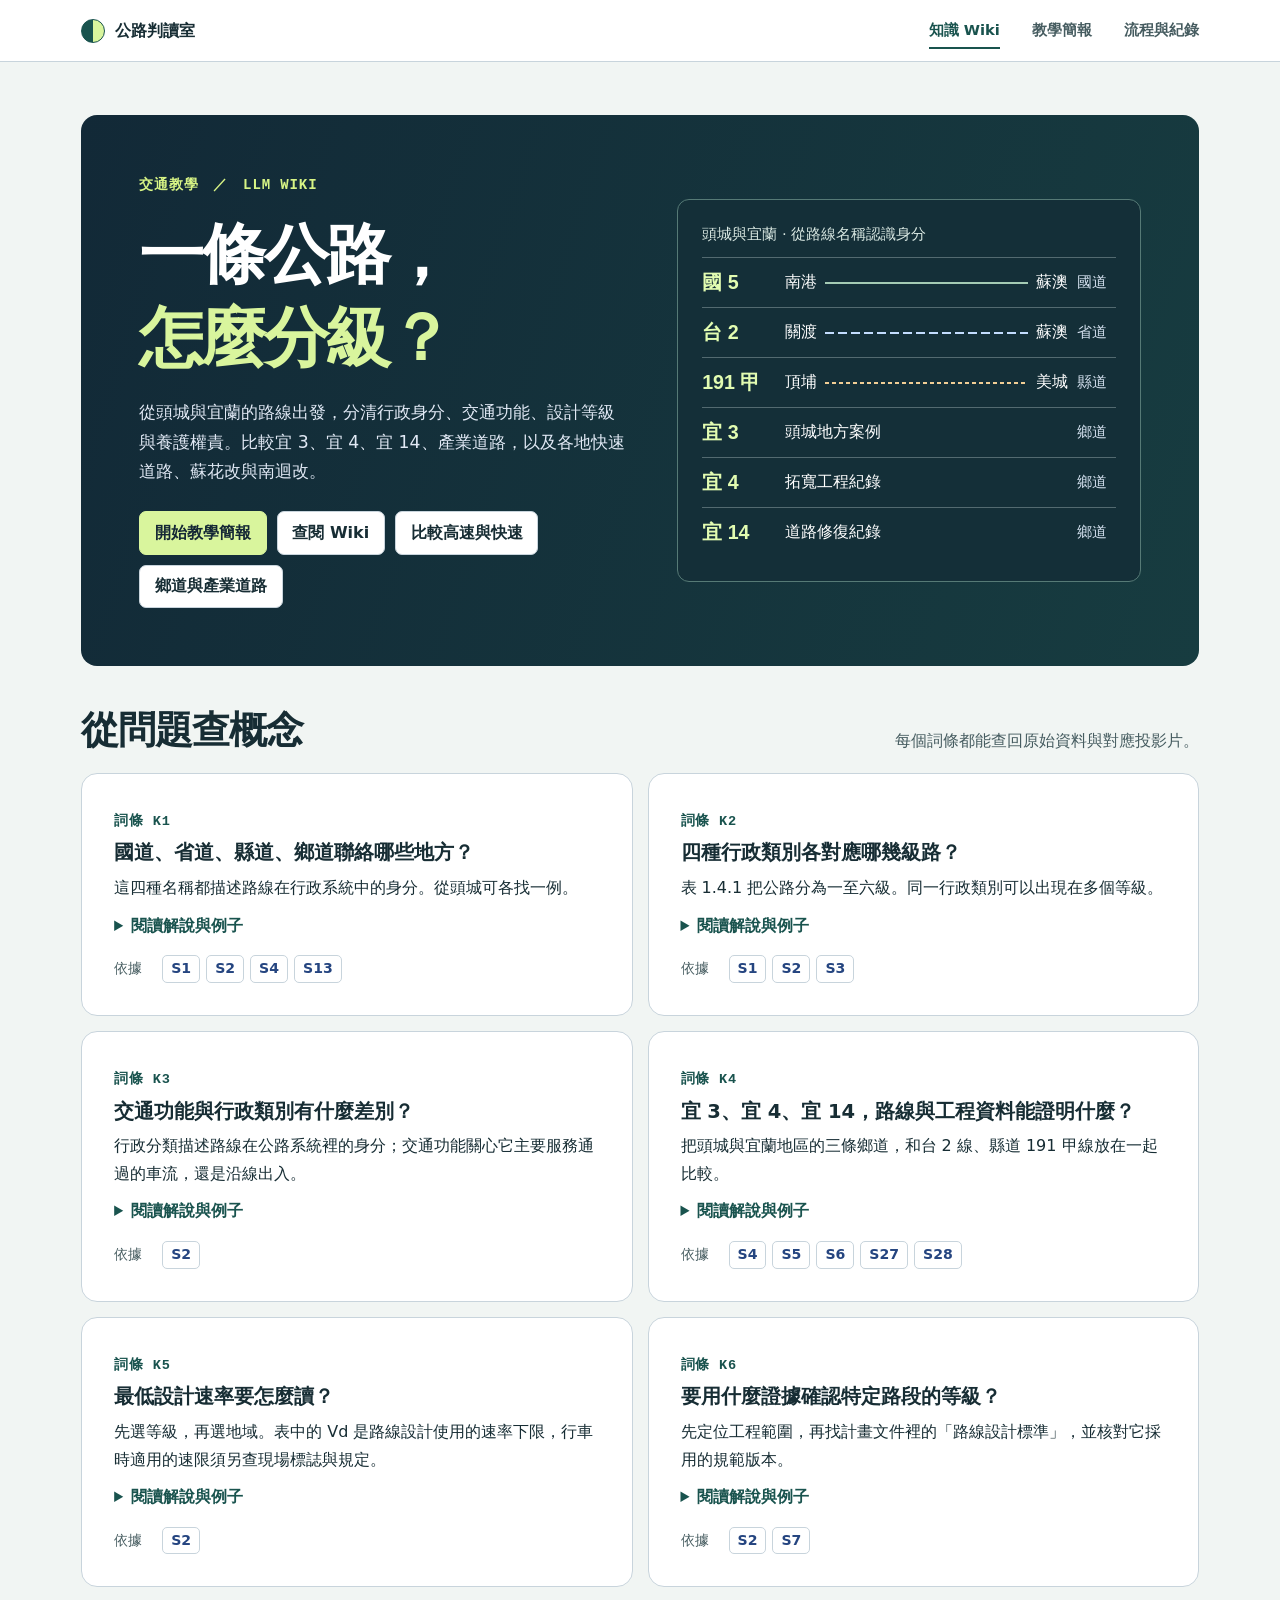
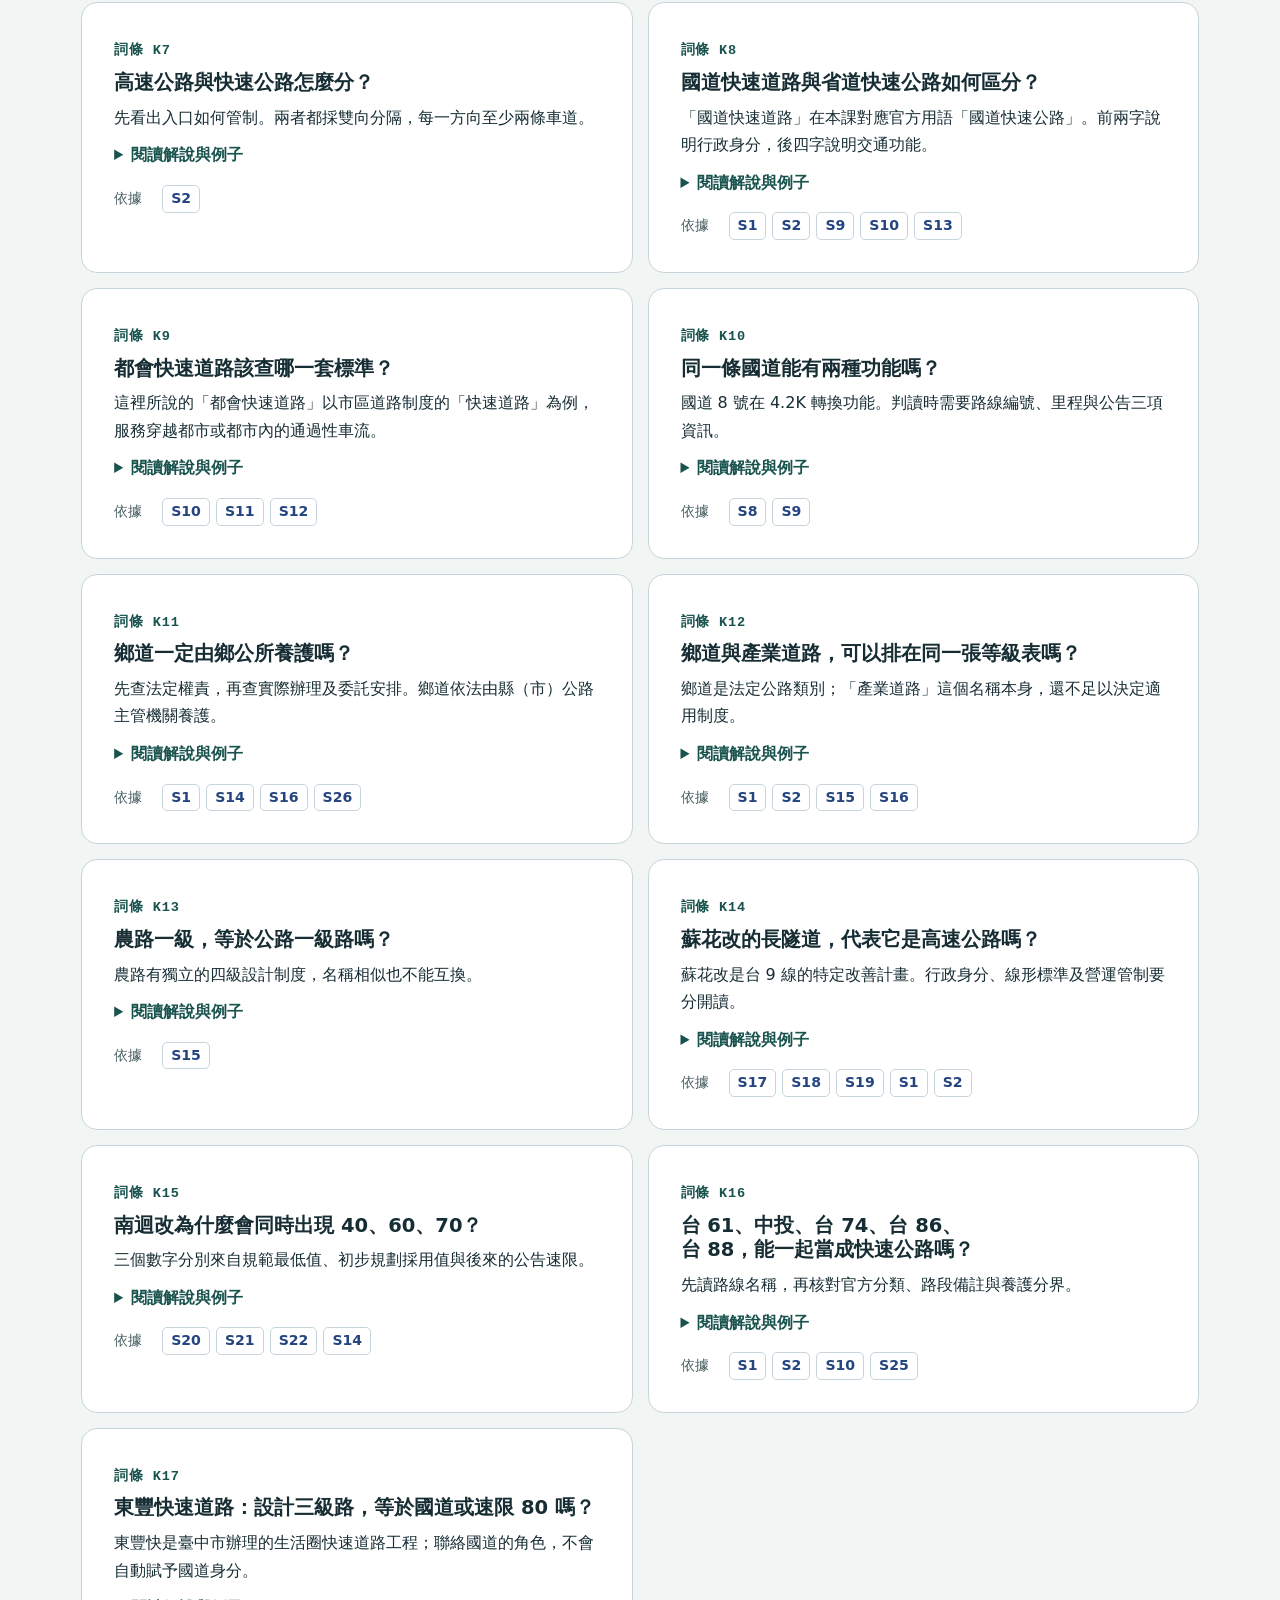
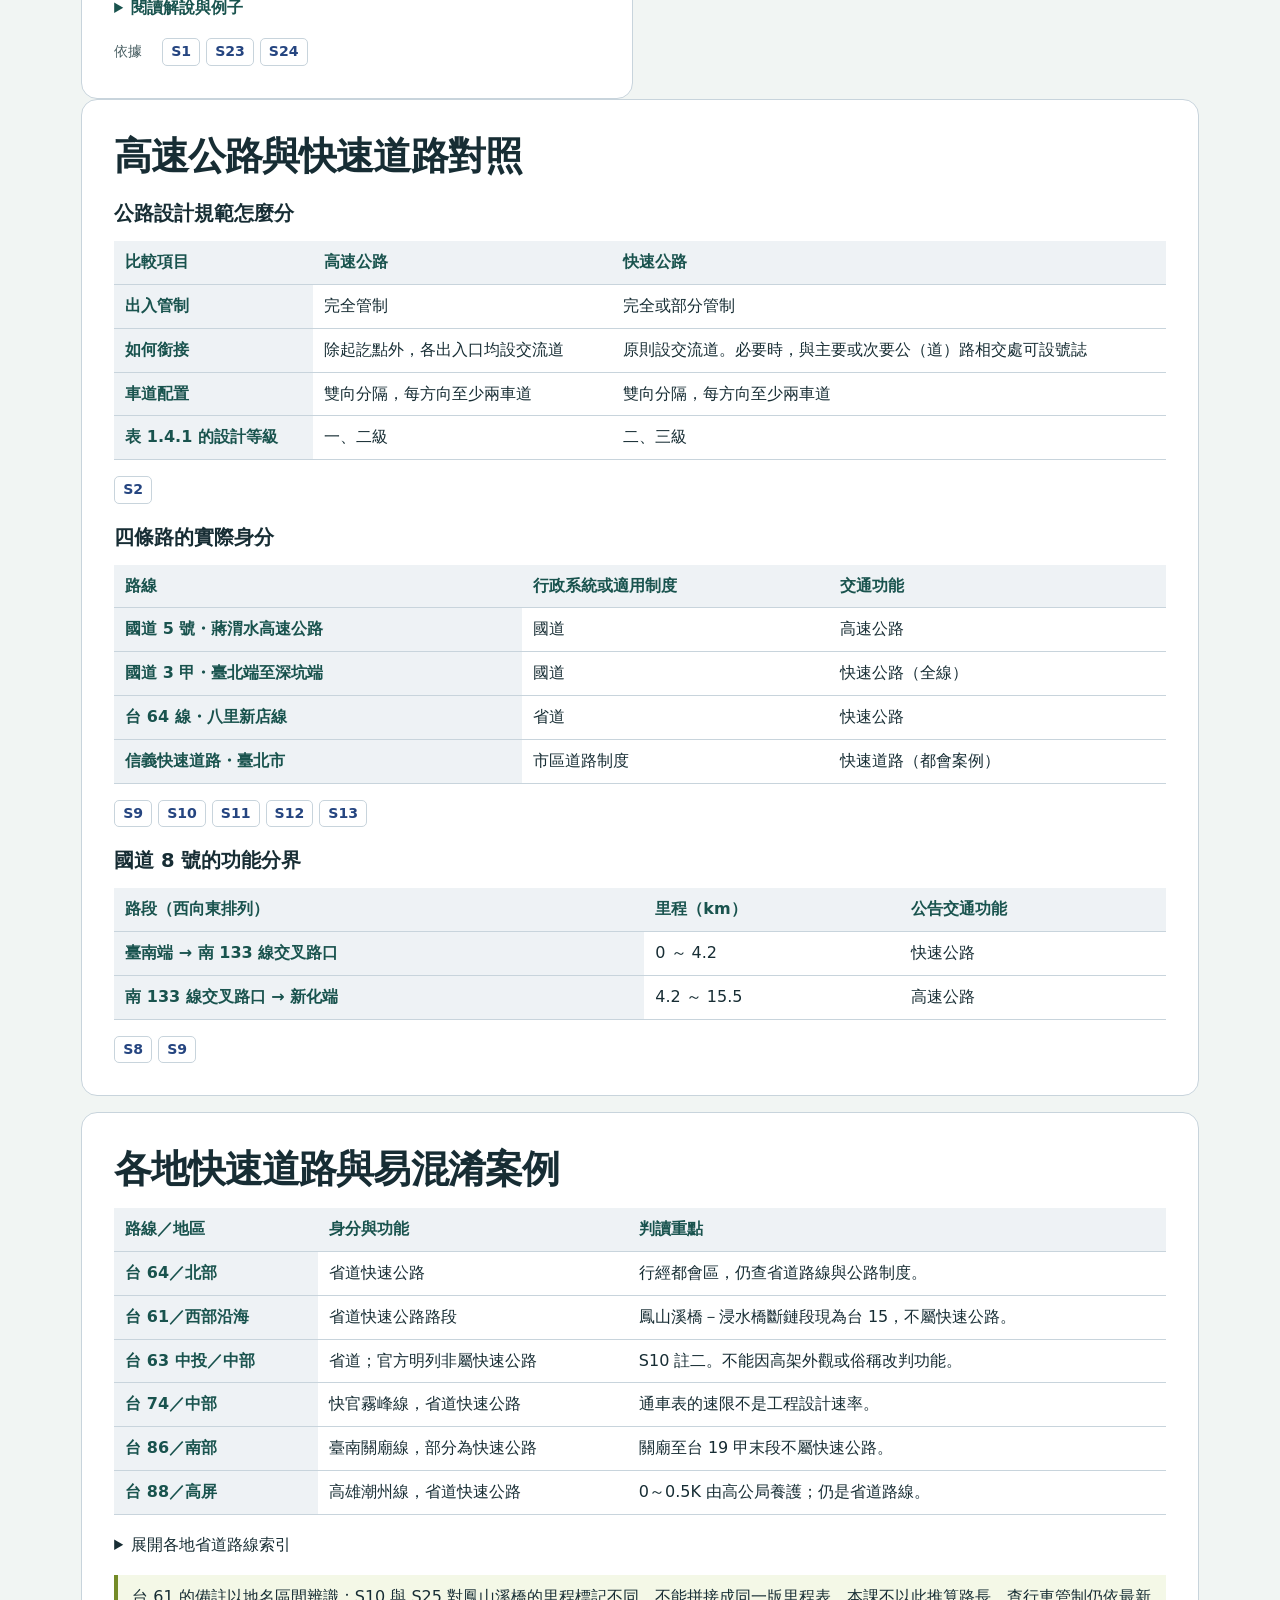
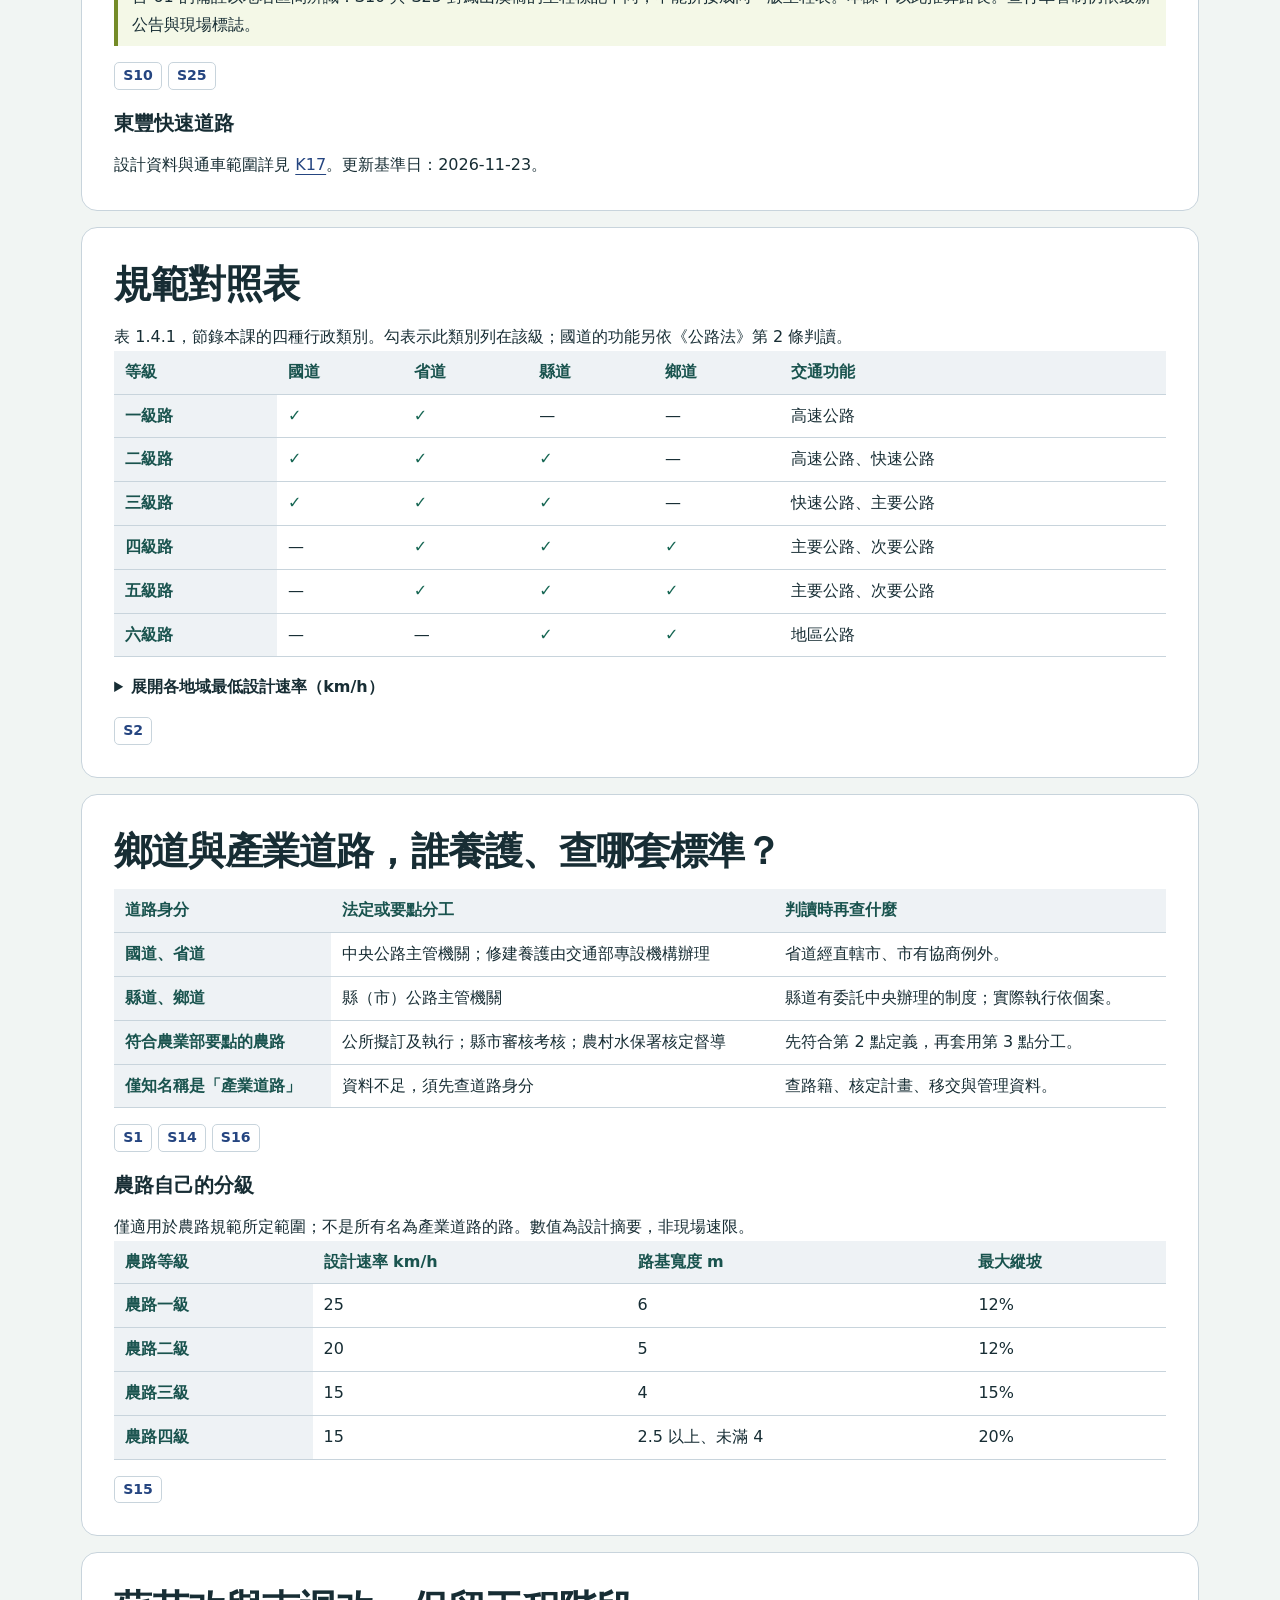
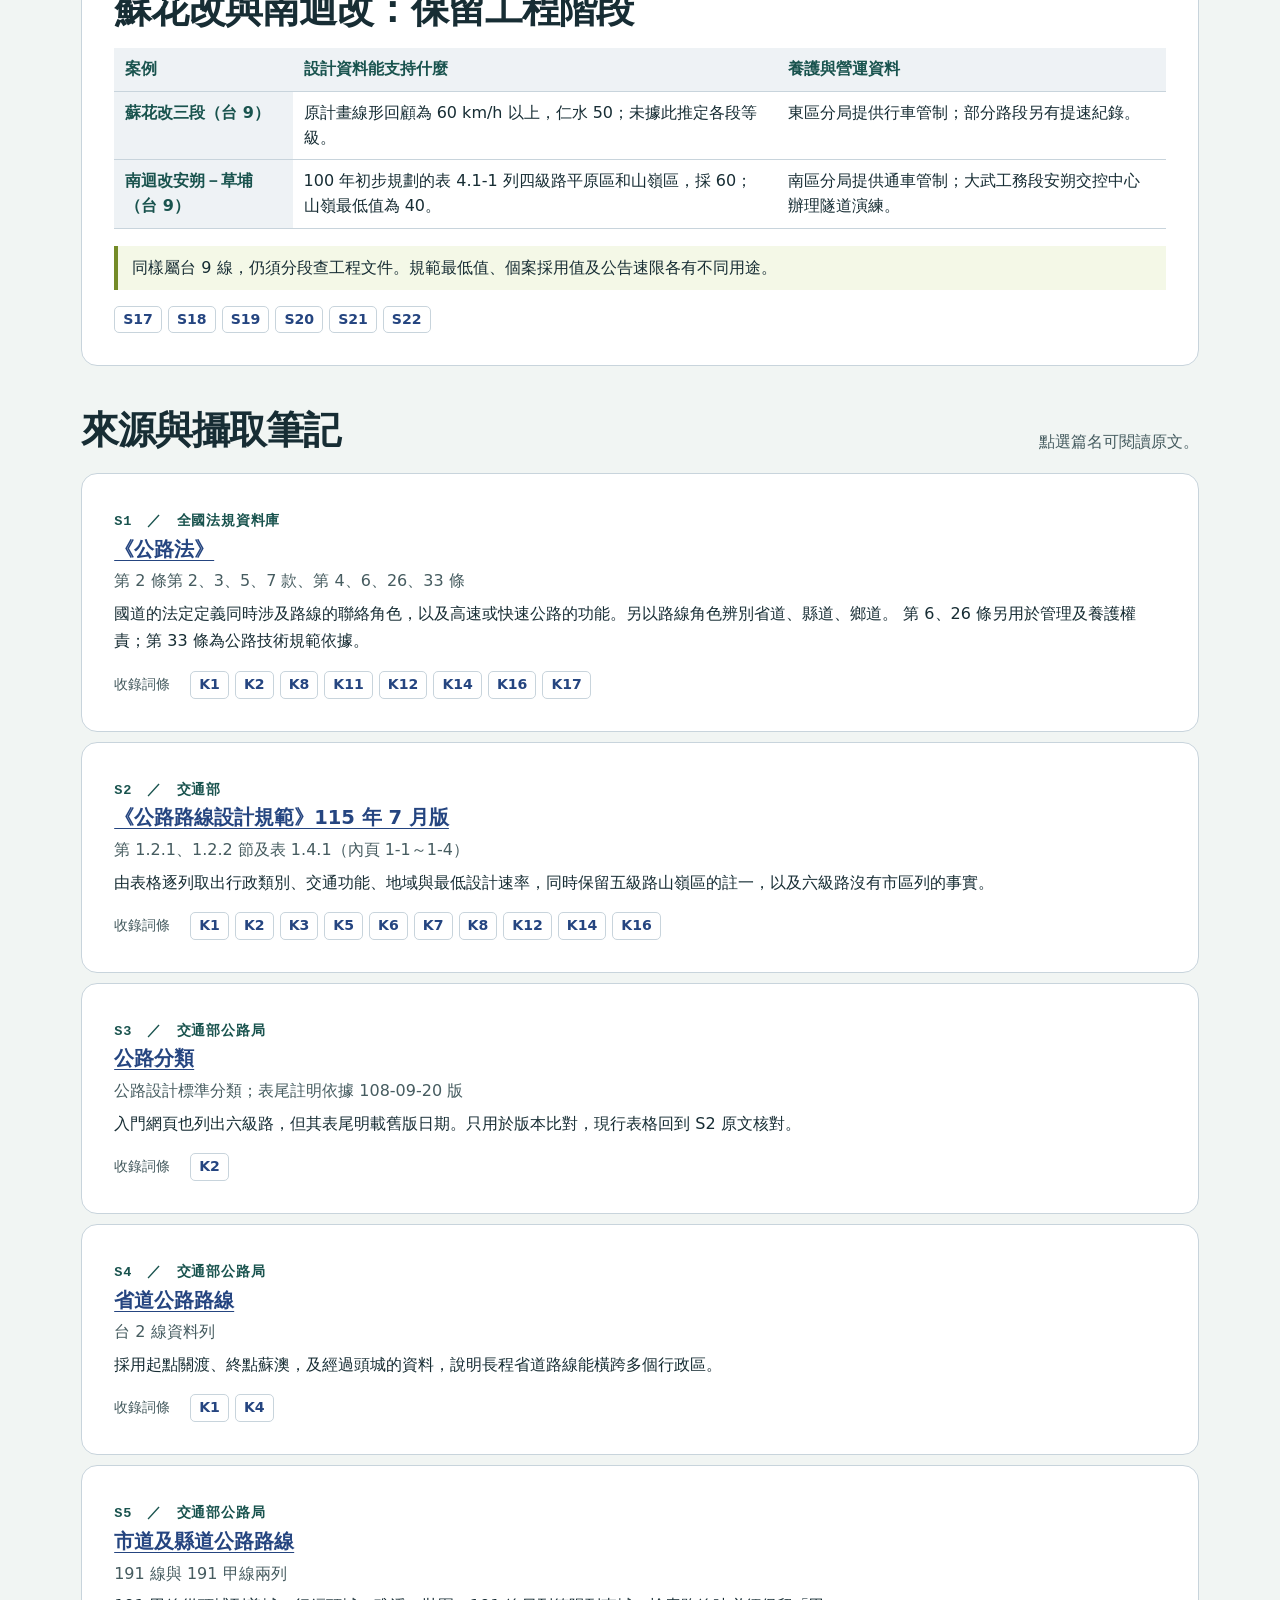
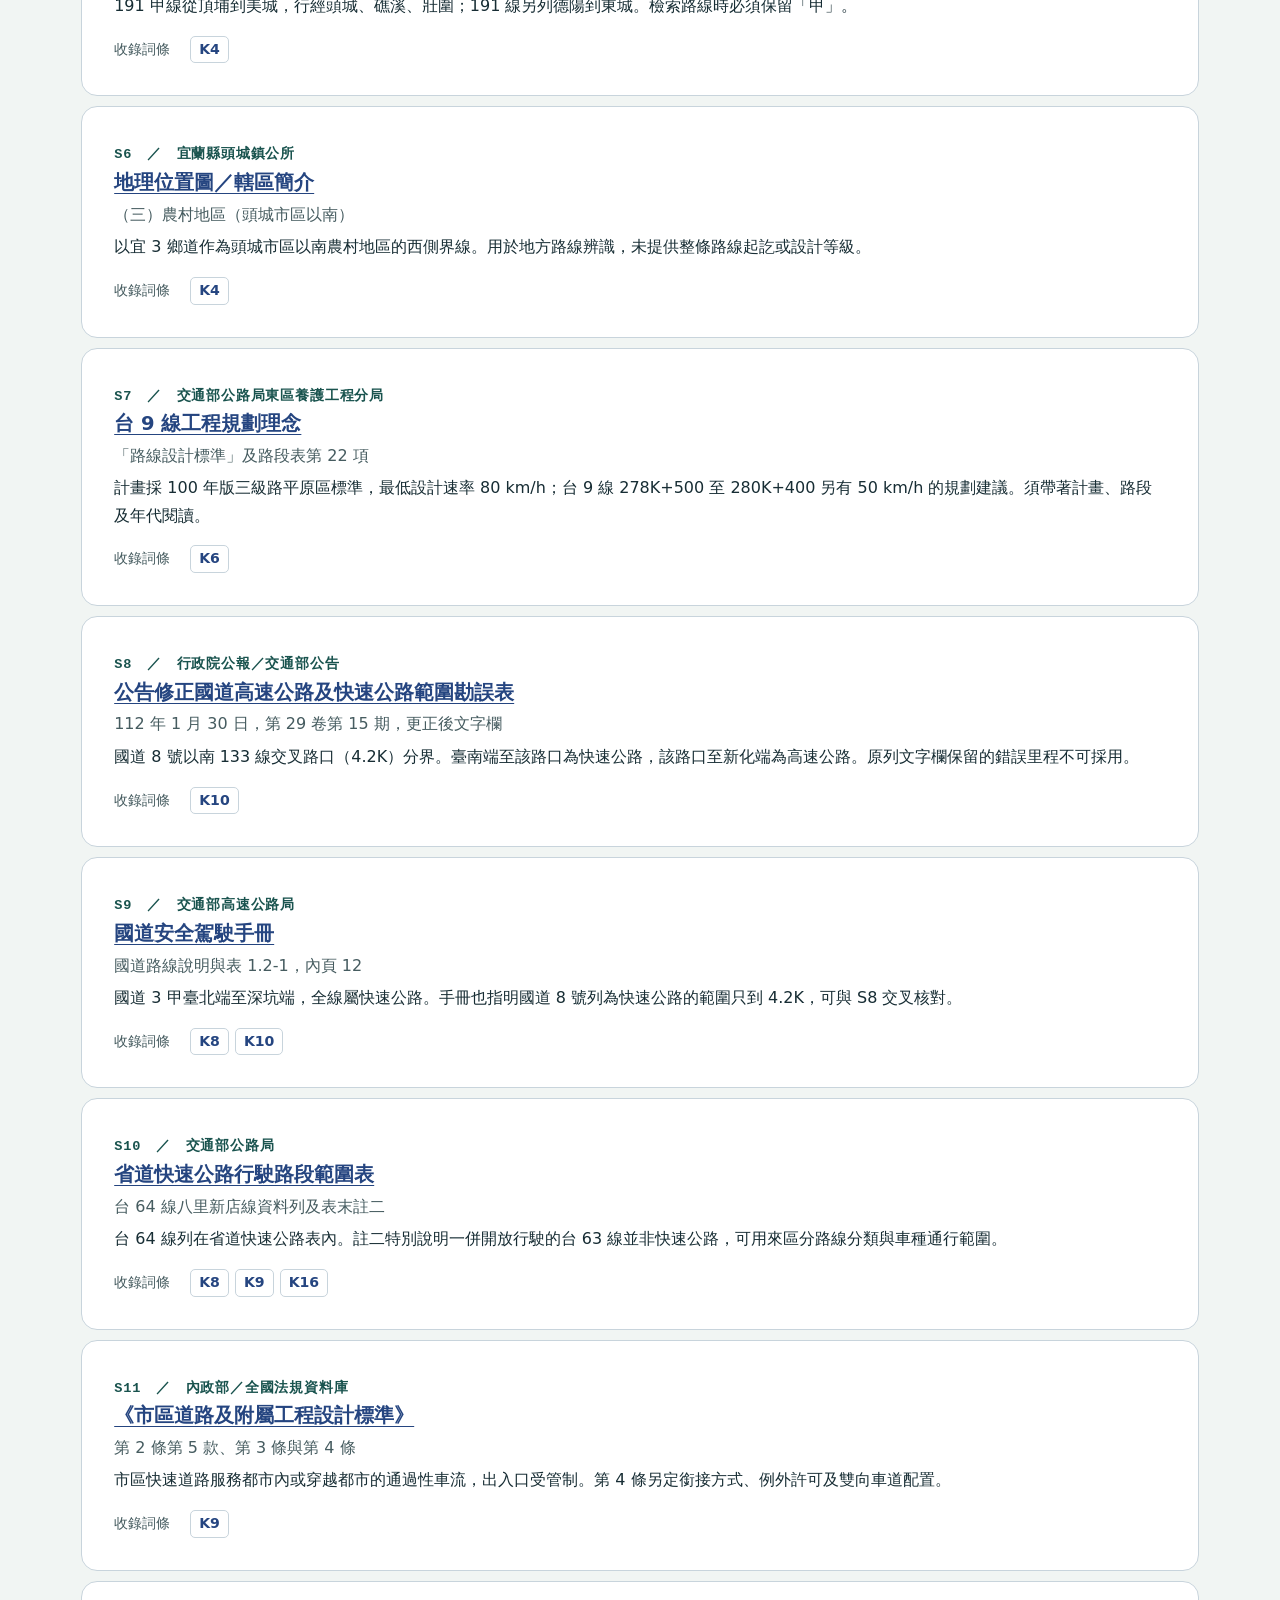
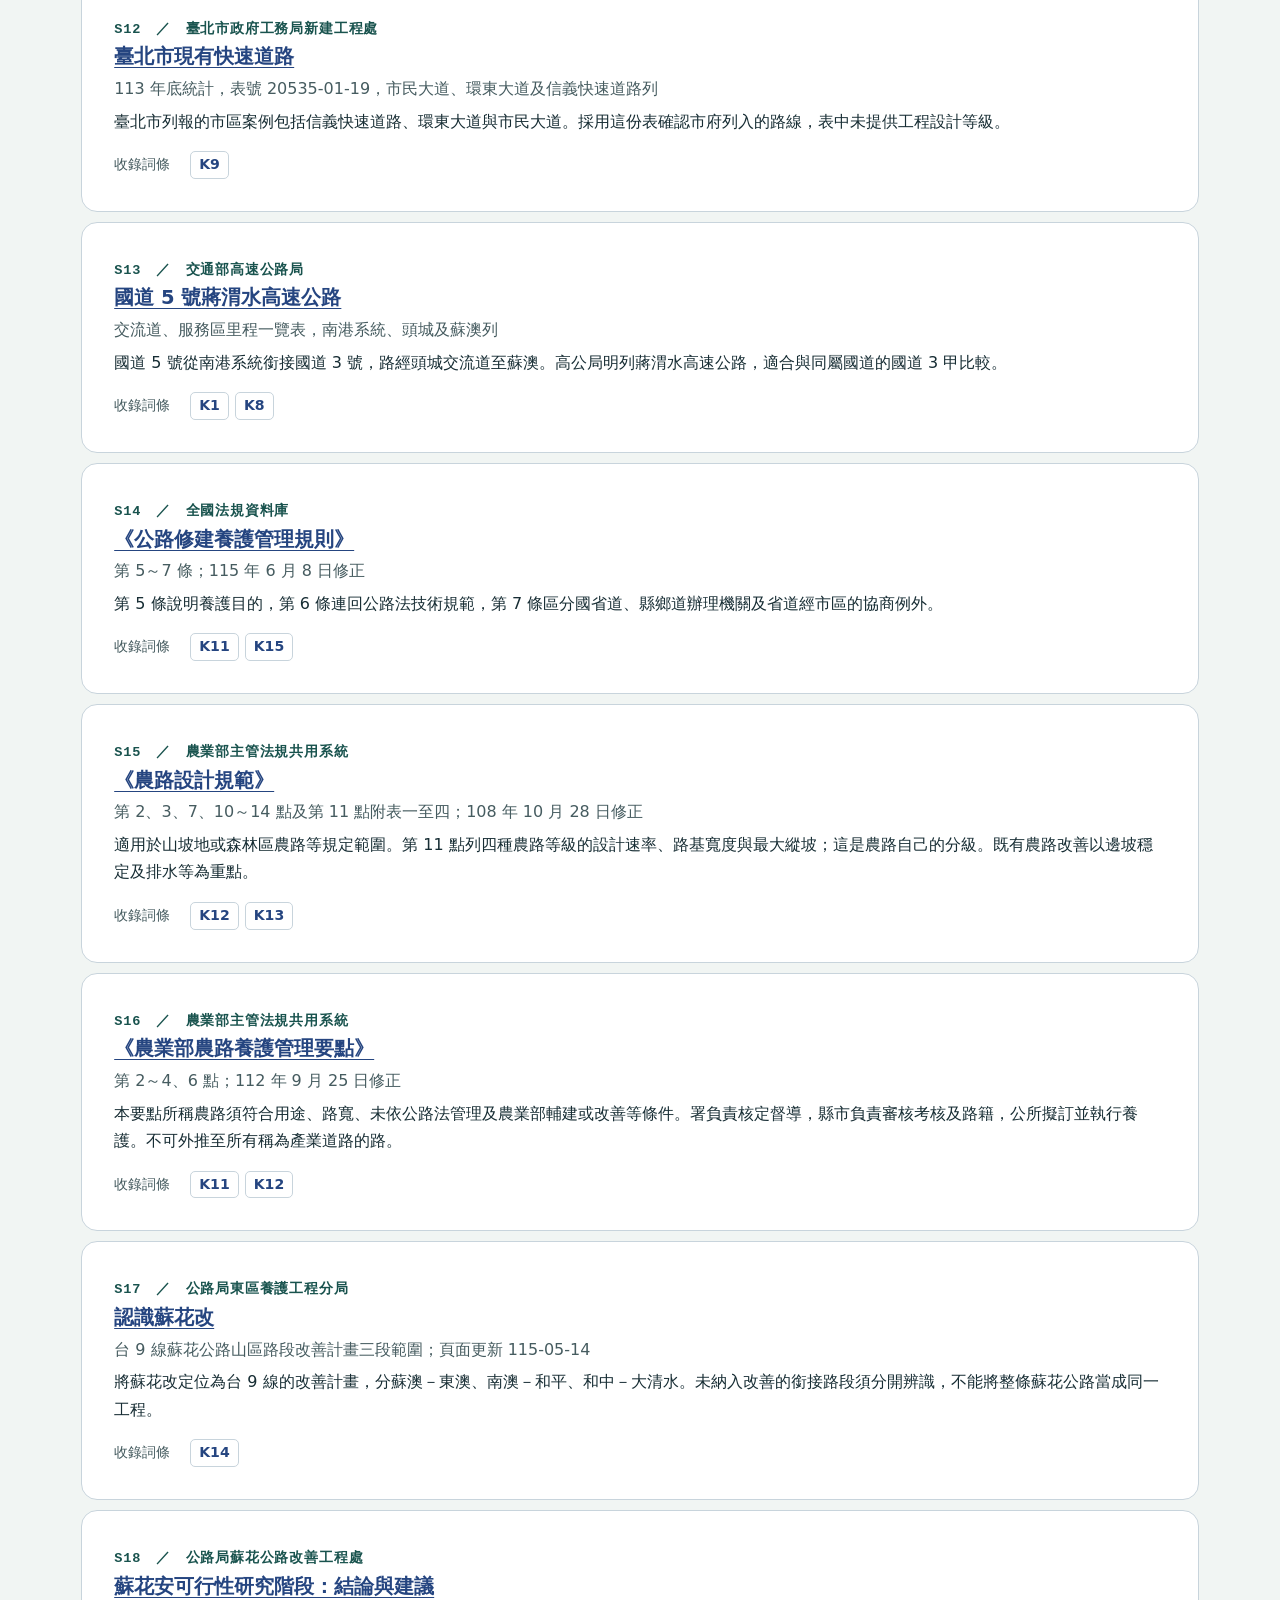
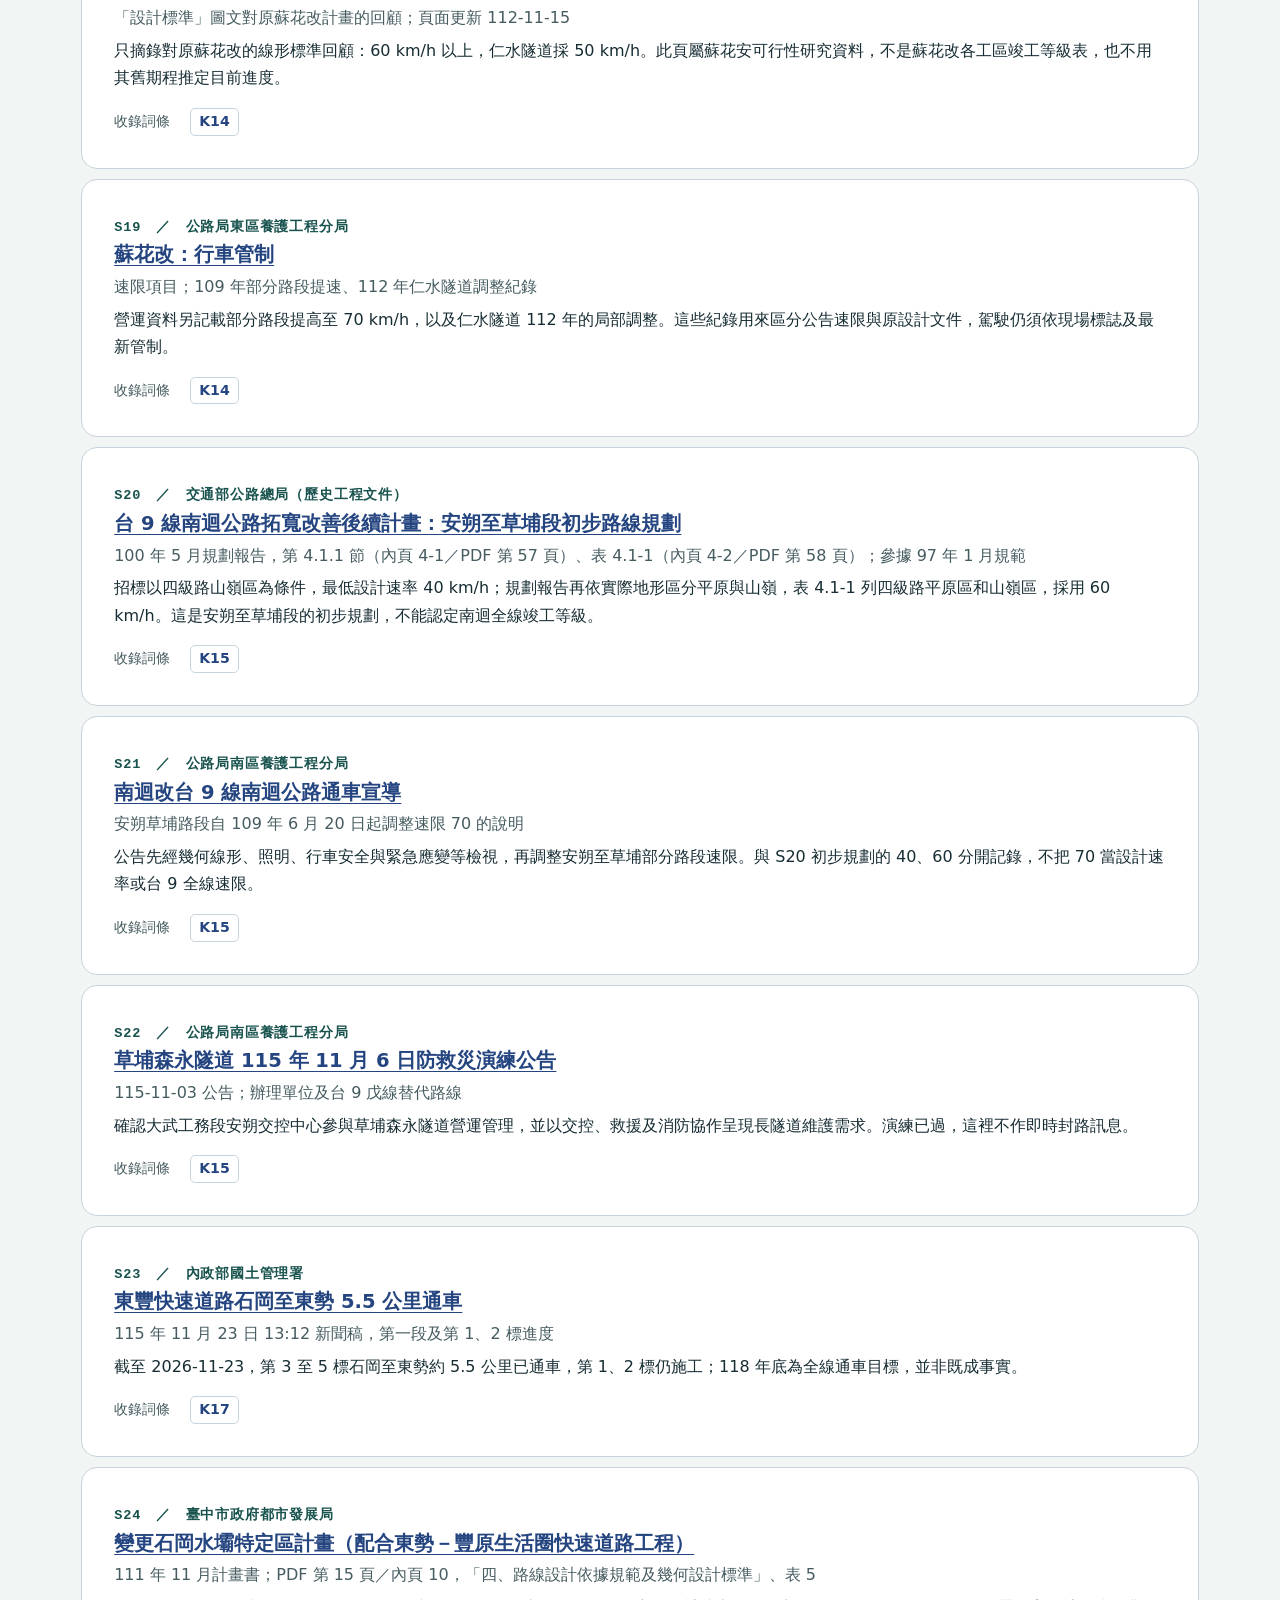
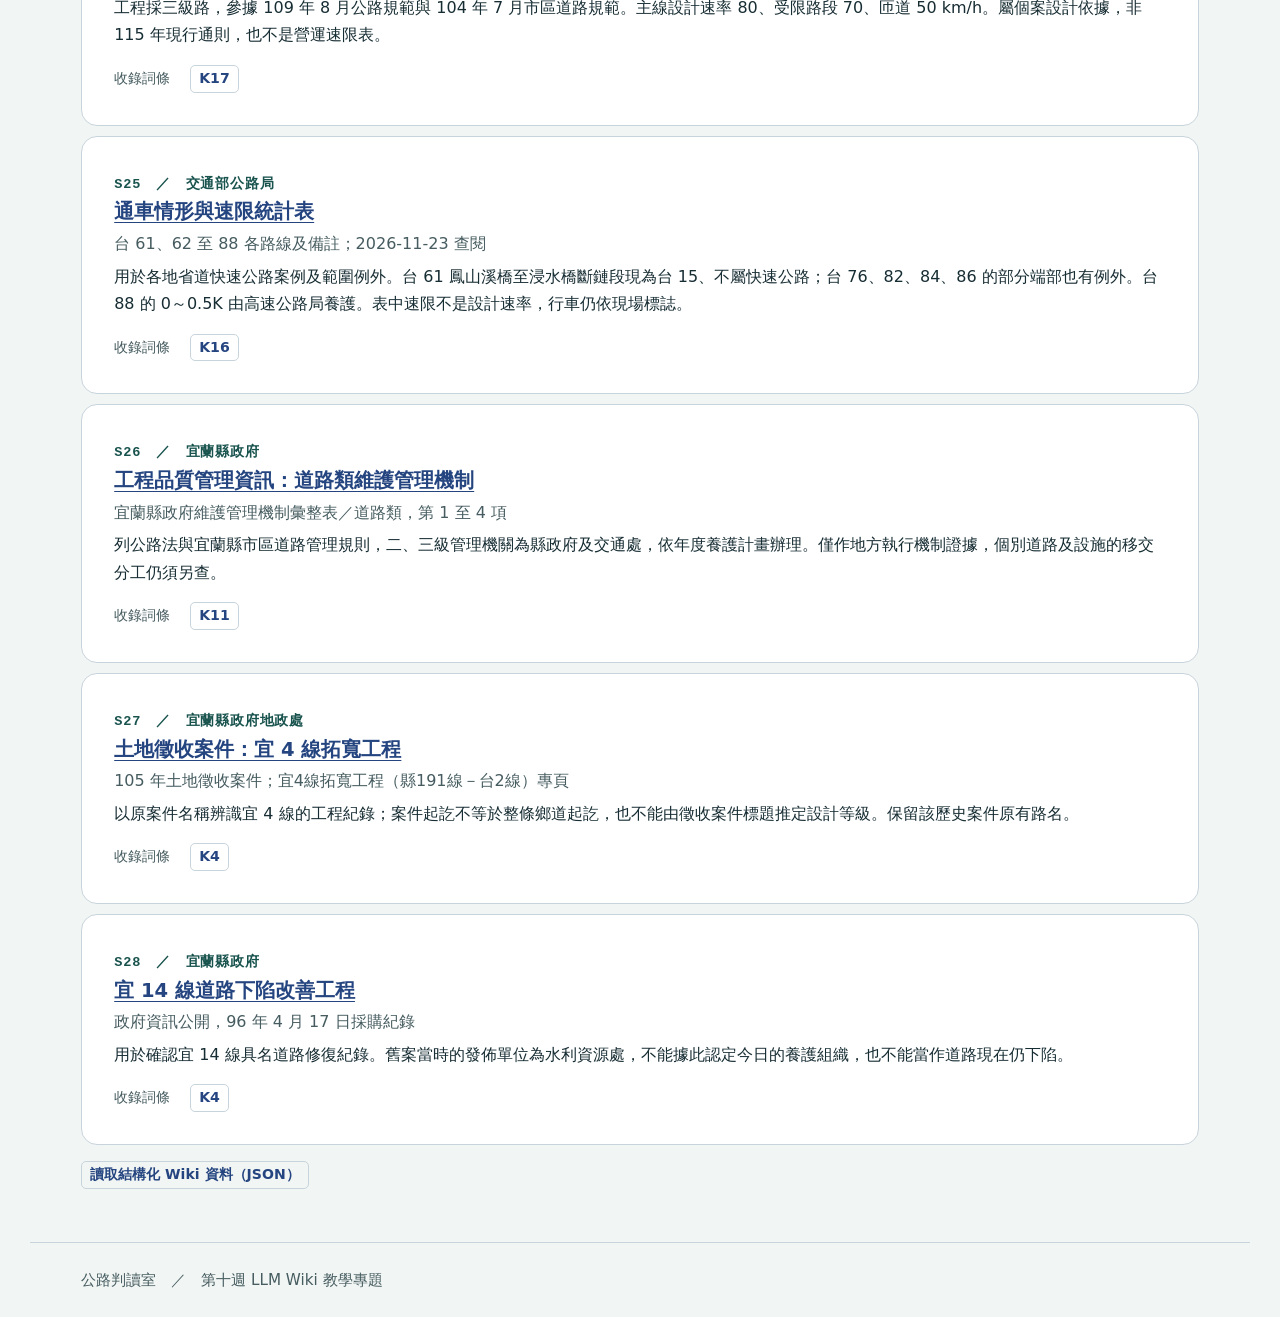
==== commit 03444cdc: "Week 10: expand maintenance, local roads and regional expressway lessons Add Yilan 3/4/14, agricultu" ====
--- a/week10/index.html
+++ b/week10/index.html
@@ -1 +1 @@
-<!doctype html><html lang="zh-Hant-TW"><head><meta charset="utf-8"><meta name="viewport" content="width=device-width,initial-scale=1"><title>從公路編號讀到設計等級｜公路判讀室</title><link rel="stylesheet" href="style.css"></head><body><a class="skip" href="#main">跳到主要內容</a><header class="nav"><div class="navinner"><a href="index.html" class="brand"><span class="brandmark" aria-hidden="true"></span>公路判讀室</a><nav class="navlinks" aria-label="主要導覽"><a href="index.html" aria-current="page">知識 Wiki</a><a href="slides.html">教學簡報</a><a href="workflow.html">流程與紀錄</a></nav></div></header><main id="main"><section class="hero"><div><p class="eyebrow">交通教學　／　LLM WIKI</p><h1>一條公路，<br><span>怎麼分級？</span></h1><p>從頭城的四條公路出發，讀懂行政分類與六個設計等級。再比較高速公路、省道與國道的快速公路，以及都會區裡的市區快速道路。</p><div class="row"><a class="btn primary" href="slides.html">開始教學簡報</a><a class="btn" href="#topics">查閱 Wiki</a><a class="btn" href="#express">比較高速與快速</a></div></div><figure class="roadart"><figcaption>頭城地區 · 四條公路的路線紀錄</figcaption><div><b>國 5</b><span>南港 <i></i> 蘇澳</span><em>國道</em></div><div><b>台 2</b><span>關渡 <i></i> 蘇澳</span><em>省道</em></div><div><b>191 甲</b><span>頂埔 <i></i> 美城</span><em>縣道</em></div><div><b>宜 1</b><span>烏山 <i></i> 大溪</span><em>鄉道</em></div></figure></section><div class="sectionhead" id="topics"><h2>從問題查概念</h2><p class="sub">每個詞條都能查回原始資料與對應投影片。</p></div><div class="wikiGrid"><article id="K1" class="entry"><span class="tag">詞條 K1</span><h3>國道、省道、縣道、鄉道聯絡哪些地方？</h3><p>這四種名稱都描述路線在行政系統中的身分。從頭城可各找一例。</p><details><summary>閱讀解說與例子</summary><p>國道聯絡重要都會與全國性交通或政經文化據點，《公路法》第 2 條明列高速、快速兩種功能。省道負責跨縣市、直轄市及重要政經文化中心間的主要聯絡。縣道聯絡縣市之間，或縣與重要鄉鎮市。鄉道則服務鄉鎮市之間，以及鄉鎮市通往村、里或原住民部落的交通。實際身分應核對公告路線，一條路穿過鄉下也可能是省道。</p><p class="note">台 2 線穿過頭城鎮，查省道路線表仍屬省道。只看所在地屬於「鎮」，無法把它判作鄉道。</p><div class="refs">延伸閱讀　<a href="#K4" class="ref">頭城的三條路，能從路線資料查到什麼？</a><a href="#K2" class="ref">四種行政類別各對應哪幾級路？</a><a href="#K8" class="ref">國道快速道路與省道快速公路如何區分？</a></div><div class="refs">教學頁　<a href="slides.html#s1" class="ref">1 · 起點</a><a href="slides.html#s2" class="ref">2 · 行政系統</a><a href="slides.html#s14" class="ref">14 · 回顧</a></div></details><div class="refs">依據　<a href="index.html#S1" class="ref">S1</a><a href="index.html#S2" class="ref">S2</a><a href="index.html#S4" class="ref">S4</a><a href="index.html#S13" class="ref">S13</a></div></article><article id="K2" class="entry"><span class="tag">詞條 K2</span><h3>四種行政類別各對應哪幾級路？</h3><p>表 1.4.1 把公路分為一至六級。同一行政類別可以出現在多個等級。</p><details><summary>閱讀解說與例子</summary><p>表 1.4.1 的行政欄中，國道列在一至三級，省道一至五級，縣道二至六級，鄉道四至六級。行政與功能各自成欄，同列不等於任何兩欄都能自由組合。國道還須符合《公路法》第 2 條的功能定義。</p><p class="note">四、五級路都列有省道、縣道及鄉道。拿到一個縣道編號，只能先列出可能範圍。</p><div class="refs">延伸閱讀　<a href="#K3" class="ref">交通功能與行政類別有什麼差別？</a><a href="#K6" class="ref">要用什麼證據確認特定路段的等級？</a></div><div class="refs">教學頁　<a href="slides.html#s1" class="ref">1 · 起點</a><a href="slides.html#s4" class="ref">4 · 出入管制</a><a href="slides.html#s7" class="ref">7 · 設計等級</a><a href="slides.html#s8" class="ref">8 · 設計速率</a><a href="slides.html#s9" class="ref">9 · 頭城案例</a><a href="slides.html#s11" class="ref">11 · 互動查表</a><a href="slides.html#s12" class="ref">12 · 設計判讀練習</a><a href="slides.html#s14" class="ref">14 · 回顧</a></div></details><div class="refs">依據　<a href="index.html#S1" class="ref">S1</a><a href="index.html#S2" class="ref">S2</a><a href="index.html#S3" class="ref">S3</a></div></article><article id="K3" class="entry"><span class="tag">詞條 K3</span><h3>交通功能與行政類別有什麼差別？</h3><p>行政分類描述路線在公路系統裡的身分；交通功能關心它主要服務通過的車流，還是沿線出入。</p><details><summary>閱讀解說與例子</summary><p>規範分高速、快速、主要、次要、地區公路五種功能。前端重視通過時的順暢，往地區公路方向則愈重視沿線可及性。主要公路側重通過性交通，次要公路連接主要公路系統，地區公路提供在地出入。</p><p class="note">若題目已知是鄉道且功能為次要公路，先取兩個欄位的交集，剩下四級、五級。</p><div class="refs">延伸閱讀　<a href="#K2" class="ref">四種行政類別各對應哪幾級路？</a><a href="#K5" class="ref">最低設計速率要怎麼讀？</a></div><div class="refs">教學頁　<a href="slides.html#s3" class="ref">3 · 交通功能</a><a href="slides.html#s7" class="ref">7 · 設計等級</a><a href="slides.html#s11" class="ref">11 · 互動查表</a></div></details><div class="refs">依據　<a href="index.html#S2" class="ref">S2</a></div></article><article id="K4" class="entry"><span class="tag">詞條 K4</span><h3>頭城的三條路，能從路線資料查到什麼？</h3><p>台 2 線、縣道 191 甲線、宜 1 線都與頭城有關，分屬三種行政類別。</p><details><summary>閱讀解說與例子</summary><p>台 2 線從關渡到蘇澳，路線表列有頭城。縣道 191 甲線從頂埔到美城，經頭城、礁溪、壯圍。宜 1 線的地方路段紀錄列頭城鎮烏山至大溪。這三份資料能回答路線身分或起訖，均未載明案例路段設計等級。</p><p class="note">縣道 191 線的起訖是德陽、東城；省略 191 甲線的「甲」就會查到另一條路。</p><div class="refs">延伸閱讀　<a href="#K1" class="ref">國道、省道、縣道、鄉道聯絡哪些地方？</a><a href="#K6" class="ref">要用什麼證據確認特定路段的等級？</a></div><div class="refs">教學頁　<a href="slides.html#s2" class="ref">2 · 行政系統</a><a href="slides.html#s9" class="ref">9 · 頭城案例</a><a href="slides.html#s12" class="ref">12 · 設計判讀練習</a></div></details><div class="refs">依據　<a href="index.html#S4" class="ref">S4</a><a href="index.html#S5" class="ref">S5</a><a href="index.html#S6" class="ref">S6</a></div></article><article id="K5" class="entry"><span class="tag">詞條 K5</span><h3>最低設計速率要怎麼讀？</h3><p>先選等級，再選地域。表中的 Vd 是路線設計使用的速率下限，行車時適用的速限須另查現場標誌與規定。</p><details><summary>閱讀解說與例子</summary><p>以四級路為例：鄉區平原、丘陵、山嶺與市區分別為 60、50、40、50 km/h。五級路鄉區山嶺一般列 30；依註一，若按 30 設計會使環境受到劇烈衝擊或經費劇增，得採 20。六級路只列鄉區三種地形。</p><p class="note">最低設計速率 50 km/h 同時出現在四級路鄉區丘陵、五級路鄉區平原等格子。只知道一個數字，就不能反推唯一等級。</p><div class="refs">延伸閱讀　<a href="#K2" class="ref">四種行政類別各對應哪幾級路？</a><a href="#K6" class="ref">要用什麼證據確認特定路段的等級？</a></div><div class="refs">教學頁　<a href="slides.html#s8" class="ref">8 · 設計速率</a><a href="slides.html#s10" class="ref">10 · 工程案例</a><a href="slides.html#s11" class="ref">11 · 互動查表</a><a href="slides.html#s12" class="ref">12 · 設計判讀練習</a></div></details><div class="refs">依據　<a href="index.html#S2" class="ref">S2</a></div></article><article id="K6" class="entry"><span class="tag">詞條 K6</span><h3>要用什麼證據確認特定路段的等級？</h3><p>先定位工程範圍，再找計畫文件裡的「路線設計標準」，並核對它採用的規範版本。</p><details><summary>閱讀解說與例子</summary><p>東區養護工程分局的台 9 線工程資料列出省道、三級路、平原區與最低設計速率 80 km/h，並指明採用民國 100 年版規範。同頁又對舞鶴台地南端的特定路段建議採 50 km/h。工程條件可依地點而異。</p><p class="note">有效的答案應保留『這項改善計畫採用三級路平原區標準』的範圍。把 80 套用到台 9 線全線或寫成駕駛速限，都超出了文件所載。</p><div class="refs">延伸閱讀　<a href="#K4" class="ref">頭城的三條路，能從路線資料查到什麼？</a><a href="#K5" class="ref">最低設計速率要怎麼讀？</a></div><div class="refs">教學頁　<a href="slides.html#s10" class="ref">10 · 工程案例</a><a href="slides.html#s12" class="ref">12 · 設計判讀練習</a><a href="slides.html#s14" class="ref">14 · 回顧</a></div></details><div class="refs">依據　<a href="index.html#S2" class="ref">S2</a><a href="index.html#S7" class="ref">S7</a></div></article><article id="K7" class="entry"><span class="tag">詞條 K7</span><h3>高速公路與快速公路怎麼分？</h3><p>先看出入口如何管制。兩者都採雙向分隔，每一方向至少兩條車道。</p><details><summary>閱讀解說與例子</summary><p>《公路路線設計規範》第 1.2.2 節要求高速公路完全管制出入，起訖點以外的出入口均設交流道。快速公路可完全或部分管制，原則設交流道，必要時和主要或次要公（道）路相接可設號誌路口。</p><p class="note">查表 1.4.1，高速公路列在一、二級，快速公路列在二、三級。二級同時出現於兩者，所以從「二級」無法斷定是哪一種功能。</p><div class="refs">延伸閱讀　<a href="#K2" class="ref">四種行政類別各對應哪幾級路？</a><a href="#K8" class="ref">國道快速道路與省道快速公路如何區分？</a><a href="#K9" class="ref">都會快速道路該查哪一套標準？</a></div><div class="refs">教學頁　<a href="slides.html#s4" class="ref">4 · 出入管制</a><a href="slides.html#s5" class="ref">5 · 路線對照</a><a href="slides.html#s6" class="ref">6 · 國道 8 號</a><a href="slides.html#s13" class="ref">13 · 路線判讀練習</a></div></details><div class="refs">依據　<a href="index.html#S2" class="ref">S2</a></div></article><article id="K8" class="entry"><span class="tag">詞條 K8</span><h3>國道快速道路與省道快速公路如何區分？</h3><p>「國道快速道路」在本課對應官方用語「國道快速公路」。前兩字說明行政身分，後四字說明交通功能。</p><details><summary>閱讀解說與例子</summary><p>國道可以是高速公路，也可以是快速公路。國道 5 號是蔣渭水高速公路，國道 3 甲全線則屬快速公路。換成台 64 線，功能仍是快速公路，路線身分改為省道。各路線的工程設計等級仍要另查工程文件。</p><p class="note">看到一張車種開放表時，也要讀註解。公路局雖一併說明台 63 線的開放情況，表末註二明列它不屬快速公路。</p><div class="refs">延伸閱讀　<a href="#K7" class="ref">高速公路與快速公路怎麼分？</a><a href="#K9" class="ref">都會快速道路該查哪一套標準？</a><a href="#K10" class="ref">同一條國道能有兩種功能嗎？</a></div><div class="refs">教學頁　<a href="slides.html#s5" class="ref">5 · 路線對照</a><a href="slides.html#s11" class="ref">11 · 互動查表</a><a href="slides.html#s13" class="ref">13 · 路線判讀練習</a></div></details><div class="refs">依據　<a href="index.html#S1" class="ref">S1</a><a href="index.html#S2" class="ref">S2</a><a href="index.html#S9" class="ref">S9</a><a href="index.html#S10" class="ref">S10</a><a href="index.html#S13" class="ref">S13</a></div></article><article id="K9" class="entry"><span class="tag">詞條 K9</span><h3>都會快速道路該查哪一套標準？</h3><p>這裡所說的「都會快速道路」以市區道路制度的「快速道路」為例，服務穿越都市或都市內的通過性車流。</p><details><summary>閱讀解說與例子</summary><p>《市區道路及附屬工程設計標準》把市區道路依功能分為快速、主要、次要、服務道路。快速道路出入口完全或部分管制，通常藉匝道或立體交叉銜接。主管機關許可時，可與主要或次要道路採號誌平交。雙向車流以實體分隔，每方向至少兩車道。</p><p class="note">臺北市統計列有信義快速道路、市民大道和環東大道。台 64 線也行經都會地區，仍應先查它的省道路線資料。僅憑都市位置、高架外觀或名稱，無法推定行政身分或一至六級。</p><div class="refs">延伸閱讀　<a href="#K7" class="ref">高速公路與快速公路怎麼分？</a><a href="#K8" class="ref">國道快速道路與省道快速公路如何區分？</a><a href="#K2" class="ref">四種行政類別各對應哪幾級路？</a></div><div class="refs">教學頁　<a href="slides.html#s5" class="ref">5 · 路線對照</a><a href="slides.html#s13" class="ref">13 · 路線判讀練習</a><a href="slides.html#s14" class="ref">14 · 回顧</a></div></details><div class="refs">依據　<a href="index.html#S10" class="ref">S10</a><a href="index.html#S11" class="ref">S11</a><a href="index.html#S12" class="ref">S12</a></div></article><article id="K10" class="entry"><span class="tag">詞條 K10</span><h3>同一條國道能有兩種功能嗎？</h3><p>國道 8 號在 4.2K 轉換功能。判讀時需要路線編號、里程與公告三項資訊。</p><details><summary>閱讀解說與例子</summary><p>交通部勘誤表的更正後文字把臺南端至南 133 線交叉路口（0～4.2K）列為快速公路，從該處至新化端（4.2～15.5K）列為高速公路。高速公路局手冊也將國道 8 號的快速公路範圍標至 4.2K。</p><p class="note">只寫「國道 8 號是快速公路」會把結論延伸到另一段。在 2K 和 10K 都是國道，前者位於快速公路路段，後者位於高速公路路段。</p><div class="refs">延伸閱讀　<a href="#K7" class="ref">高速公路與快速公路怎麼分？</a><a href="#K8" class="ref">國道快速道路與省道快速公路如何區分？</a><a href="#K6" class="ref">要用什麼證據確認特定路段的等級？</a></div><div class="refs">教學頁　<a href="slides.html#s1" class="ref">1 · 起點</a><a href="slides.html#s6" class="ref">6 · 國道 8 號</a><a href="slides.html#s13" class="ref">13 · 路線判讀練習</a><a href="slides.html#s14" class="ref">14 · 回顧</a></div></details><div class="refs">依據　<a href="index.html#S8" class="ref">S8</a><a href="index.html#S9" class="ref">S9</a></div></article></div><section class="panel" id="express"><h2>高速公路與快速道路對照</h2><h3 class="minihead">公路設計規範怎麼分</h3><div class="tablewrap"><table aria-label="公路交通功能比較"><thead><tr><th scope="col">比較項目</th><th scope="col">高速公路</th><th scope="col">快速公路</th></tr></thead><tbody><tr><th scope="row">出入管制</th><td>完全管制</td><td>完全或部分管制</td></tr><tr><th scope="row">如何銜接</th><td>除起訖點外，各出入口均設交流道</td><td>原則設交流道。必要時，與主要或次要公（道）路相交處可設號誌</td></tr><tr><th scope="row">車道配置</th><td>雙向分隔，每方向至少兩車道</td><td>雙向分隔，每方向至少兩車道</td></tr><tr><th scope="row">表 1.4.1 的設計等級</th><td>一、二級</td><td>二、三級</td></tr></tbody></table></div><div class="refs"><a href="index.html#S2" class="ref">S2</a></div><h3 class="minihead">四條路的實際身分</h3><div class="tablewrap"><table aria-label="實際路線及其分類依據"><thead><tr><th scope="col">路線</th><th scope="col">行政系統或適用制度</th><th scope="col">交通功能</th></tr></thead><tbody><tr><th scope="row">國道 5 號・蔣渭水高速公路</th><td>國道</td><td>高速公路</td></tr><tr><th scope="row">國道 3 甲・臺北端至深坑端</th><td>國道</td><td>快速公路（全線）</td></tr><tr><th scope="row">台 64 線・八里新店線</th><td>省道</td><td>快速公路</td></tr><tr><th scope="row">信義快速道路・臺北市</th><td>市區道路制度</td><td>快速道路（都會案例）</td></tr></tbody></table></div><div class="refs"><a href="index.html#S9" class="ref">S9</a><a href="index.html#S10" class="ref">S10</a><a href="index.html#S11" class="ref">S11</a><a href="index.html#S12" class="ref">S12</a><a href="index.html#S13" class="ref">S13</a></div><h3 class="minihead">國道 8 號的功能分界</h3><div class="tablewrap"><table aria-label="國道 8 號公告路段"><thead><tr><th scope="col">路段（西向東排列）</th><th scope="col">里程（km）</th><th scope="col">公告交通功能</th></tr></thead><tbody><tr><th scope="row">臺南端 → 南 133 線交叉路口</th><td>0 ～ 4.2</td><td>快速公路</td></tr><tr><th scope="row">南 133 線交叉路口 → 新化端</th><td>4.2 ～ 15.5</td><td>高速公路</td></tr></tbody></table></div><div class="refs"><a href="index.html#S8" class="ref">S8</a><a href="index.html#S9" class="ref">S9</a></div></section><section class="panel" id="tables"><h2>規範對照表</h2><p>表 1.4.1，節錄本課的四種行政類別。勾表示此類別列在該級；國道的功能另依《公路法》第 2 條判讀。</p><div class="tablewrap"><table aria-label="表 1.4.1 的行政類別與交通功能"><thead><tr><th scope="col">等級</th><th scope="col">國道</th><th scope="col">省道</th><th scope="col">縣道</th><th scope="col">鄉道</th><th scope="col">交通功能</th></tr></thead><tbody><tr><th scope="row">一級路</th><td><span class="yes" aria-label="表中列有">✓</span></td><td><span class="yes" aria-label="表中列有">✓</span></td><td><span aria-label="未列">—</span></td><td><span aria-label="未列">—</span></td><td>高速公路</td></tr><tr><th scope="row">二級路</th><td><span class="yes" aria-label="表中列有">✓</span></td><td><span class="yes" aria-label="表中列有">✓</span></td><td><span class="yes" aria-label="表中列有">✓</span></td><td><span aria-label="未列">—</span></td><td>高速公路、快速公路</td></tr><tr><th scope="row">三級路</th><td><span class="yes" aria-label="表中列有">✓</span></td><td><span class="yes" aria-label="表中列有">✓</span></td><td><span class="yes" aria-label="表中列有">✓</span></td><td><span aria-label="未列">—</span></td><td>快速公路、主要公路</td></tr><tr><th scope="row">四級路</th><td><span aria-label="未列">—</span></td><td><span class="yes" aria-label="表中列有">✓</span></td><td><span class="yes" aria-label="表中列有">✓</span></td><td><span class="yes" aria-label="表中列有">✓</span></td><td>主要公路、次要公路</td></tr><tr><th scope="row">五級路</th><td><span aria-label="未列">—</span></td><td><span class="yes" aria-label="表中列有">✓</span></td><td><span class="yes" aria-label="表中列有">✓</span></td><td><span class="yes" aria-label="表中列有">✓</span></td><td>主要公路、次要公路</td></tr><tr><th scope="row">六級路</th><td><span aria-label="未列">—</span></td><td><span aria-label="未列">—</span></td><td><span class="yes" aria-label="表中列有">✓</span></td><td><span class="yes" aria-label="表中列有">✓</span></td><td>地區公路</td></tr></tbody></table></div><details class="gradeguide"><summary>展開各地域最低設計速率（km/h）</summary><div class="tablewrap"><table aria-label="最低設計速率，單位公里每小時"><thead><tr><th scope="col">等級</th><th scope="col">鄉區平原</th><th scope="col">鄉區丘陵</th><th scope="col">鄉區山嶺</th><th scope="col">市區</th></tr></thead><tbody><tr><th scope="row">一級路</th><td>120</td><td>100</td><td>80</td><td>80</td></tr><tr><th scope="row">二級路</th><td>100</td><td>80</td><td>60</td><td>60</td></tr><tr><th scope="row">三級路</th><td>80</td><td>60</td><td>50</td><td>60</td></tr><tr><th scope="row">四級路</th><td>60</td><td>50</td><td>40</td><td>50</td></tr><tr><th scope="row">五級路</th><td>50</td><td>40</td><td>30＊</td><td>40</td></tr><tr><th scope="row">六級路</th><td>40</td><td>30</td><td>20</td><td>—</td></tr></tbody></table></div><p class="smallnote">＊五級路山嶺區按 30 設計若嚴重衝擊環境或使經費劇增，得採 20；六級路市區未列。</p></details><div class="refs"><a href="index.html#S2" class="ref">S2</a></div></section><div class="sectionhead" id="sources"><h2>來源與攝取筆記</h2><p class="sub">點選篇名可閱讀原文。</p></div><article id="S1" class="source"><span class="tag">S1　／　全國法規資料庫</span><h3><a href="https://law.moj.gov.tw/LawClass/LawAll.aspx?PCode=K0040001" class="">《公路法》</a></h3><p class="sub">第 2 條第 2、3、5、7 款及第 4 條</p><p>國道的法定定義同時涉及路線的聯絡角色，以及高速或快速公路的功能。另以路線角色辨別省道、縣道、鄉道。</p><div class="refs">收錄詞條　<a href="#K1" class="ref">K1</a><a href="#K2" class="ref">K2</a><a href="#K8" class="ref">K8</a></div></article><article id="S2" class="source"><span class="tag">S2　／　交通部</span><h3><a href="https://motclaw.motc.gov.tw/webMotcLaw2018/Law/Info?LawID=E0504000&amp;stop=0" class="">《公路路線設計規範》115 年 7 月版</a></h3><p class="sub">第 1.2.1、1.2.2 節及表 1.4.1（內頁 1-1～1-4）</p><p>由表格逐列取出行政類別、交通功能、地域與最低設計速率，同時保留五級路山嶺區的註一，以及六級路沒有市區列的事實。</p><div class="refs">收錄詞條　<a href="#K1" class="ref">K1</a><a href="#K2" class="ref">K2</a><a href="#K3" class="ref">K3</a><a href="#K5" class="ref">K5</a><a href="#K6" class="ref">K6</a><a href="#K7" class="ref">K7</a><a href="#K8" class="ref">K8</a></div></article><article id="S3" class="source"><span class="tag">S3　／　交通部公路局</span><h3><a href="https://www.thb.gov.tw/cp.aspx?n=430" class="">公路分類</a></h3><p class="sub">公路設計標準分類；表尾註明依據 108-09-20 版</p><p>入門網頁也列出六級路，但其表尾明載舊版日期。只用於版本比對，現行表格回到 S2 原文核對。</p><div class="refs">收錄詞條　<a href="#K2" class="ref">K2</a></div></article><article id="S4" class="source"><span class="tag">S4　／　交通部公路局</span><h3><a href="https://www.thb.gov.tw/News.aspx?n=455&amp;sms=13741" class="">省道公路路線</a></h3><p class="sub">台 2 線資料列</p><p>採用起點關渡、終點蘇澳，及經過頭城的資料，說明長程省道路線能橫跨多個行政區。</p><div class="refs">收錄詞條　<a href="#K1" class="ref">K1</a><a href="#K4" class="ref">K4</a></div></article><article id="S5" class="source"><span class="tag">S5　／　交通部公路局</span><h3><a href="https://www.thb.gov.tw/News.aspx?PageSize=10&amp;n=107&amp;page=15&amp;sms=13789" class="">市道及縣道公路路線</a></h3><p class="sub">191 線與 191 甲線兩列</p><p>191 甲線從頂埔到美城，行經頭城、礁溪、壯圍；191 線另列德陽到東城。檢索路線時必須保留「甲」。</p><div class="refs">收錄詞條　<a href="#K4" class="ref">K4</a></div></article><article id="S6" class="source"><span class="tag">S6　／　交通部公路局／宜蘭縣政府提報</span><h3><a href="https://www.thb.gov.tw/FileResource.axd?path=html%252Fdoc%252F%25E7%25B8%25A3%25E9%2584%2589%25E9%2581%2593%25E7%25AD%2589%25E8%25A1%258C%25E9%25A7%259B%25E6%2587%2589%25E7%2589%25B9%25E5%2588%25A5%25E6%25B3%25A8%25E6%2584%258F%25E8%25B7%25AF%25E6%25AE%25B51090114.pdf" class="">縣鄉道等行駛應特別注意路段</a></h3><p class="sub">宜蘭縣頭城鎮，項次 72，宜 1 線</p><p>用表列路名與起訖核對宜 1 線烏山至大溪。這份路段紀錄用於辨識案例，沒有提供該路段工程核定等級。</p><div class="refs">收錄詞條　<a href="#K4" class="ref">K4</a></div></article><article id="S7" class="source"><span class="tag">S7　／　交通部公路局東區養護工程分局</span><h3><a href="https://thbu4.thb.gov.tw/cp.aspx?n=5032" class="">台 9 線工程規劃理念</a></h3><p class="sub">「路線設計標準」及路段表第 22 項</p><p>計畫採 100 年版三級路平原區標準，最低設計速率 80 km/h；台 9 線 278K+500 至 280K+400 另有 50 km/h 的規劃建議。須帶著計畫、路段及年代閱讀。</p><div class="refs">收錄詞條　<a href="#K6" class="ref">K6</a></div></article><article id="S8" class="source"><span class="tag">S8　／　行政院公報／交通部公告</span><h3><a href="https://gazette.nat.gov.tw/EG_FileManager/eguploadpub/eg029015/ch06/type7/gov50/num22/images/Eg01.pdf" class="">公告修正國道高速公路及快速公路範圍勘誤表</a></h3><p class="sub">112 年 1 月 30 日，第 29 卷第 15 期，更正後文字欄</p><p>國道 8 號以南 133 線交叉路口（4.2K）分界。臺南端至該路口為快速公路，該路口至新化端為高速公路。原列文字欄保留的錯誤里程不可採用。</p><div class="refs">收錄詞條　<a href="#K10" class="ref">K10</a></div></article><article id="S9" class="source"><span class="tag">S9　／　交通部高速公路局</span><h3><a href="https://www.freeway.gov.tw/Upload/Html/2023814301/files/PDF.pdf" class="">國道安全駕駛手冊</a></h3><p class="sub">國道路線說明與表 1.2-1，內頁 12</p><p>國道 3 甲臺北端至深坑端，全線屬快速公路。手冊也指明國道 8 號列為快速公路的範圍只到 4.2K，可與 S8 交叉核對。</p><div class="refs">收錄詞條　<a href="#K8" class="ref">K8</a><a href="#K10" class="ref">K10</a></div></article><article id="S10" class="source"><span class="tag">S10　／　交通部公路局</span><h3><a href="https://www.thb.gov.tw/News_ExpresswaySection.aspx?n=151&amp;sms=13790" class="">省道快速公路行駛路段範圍表</a></h3><p class="sub">台 64 線八里新店線資料列及表末註二</p><p>台 64 線列在省道快速公路表內。註二特別說明一併開放行駛的台 63 線並非快速公路，可用來區分路線分類與車種通行範圍。</p><div class="refs">收錄詞條　<a href="#K8" class="ref">K8</a><a href="#K9" class="ref">K9</a></div></article><article id="S11" class="source"><span class="tag">S11　／　內政部／全國法規資料庫</span><h3><a href="https://law.moj.gov.tw/LawClass/LawAll.aspx?pcode=D0070156" class="">《市區道路及附屬工程設計標準》</a></h3><p class="sub">第 2 條第 5 款、第 3 條與第 4 條</p><p>市區快速道路服務都市內或穿越都市的通過性車流，出入口受管制。第 4 條另定銜接方式、例外許可及雙向車道配置。</p><div class="refs">收錄詞條　<a href="#K9" class="ref">K9</a></div></article><article id="S12" class="source"><span class="tag">S12　／　臺北市政府工務局新建工程處</span><h3><a href="https://www-ws.gov.taipei/001/Upload/344/relfile/17103/3132932/405d3378-f800-42ac-9441-09adebe52aa9.pdf" class="">臺北市現有快速道路</a></h3><p class="sub">113 年底統計，表號 20535-01-19，市民大道、環東大道及信義快速道路列</p><p>臺北市列報的市區案例包括信義快速道路、環東大道與市民大道。採用這份表確認市府列入的路線，表中未提供工程設計等級。</p><div class="refs">收錄詞條　<a href="#K9" class="ref">K9</a></div></article><article id="S13" class="source"><span class="tag">S13　／　交通部高速公路局</span><h3><a href="https://www.freeway.gov.tw/Publish.aspx?cnid=1906&amp;p=4621" class="">國道 5 號蔣渭水高速公路</a></h3><p class="sub">交流道、服務區里程一覽表，南港系統、頭城及蘇澳列</p><p>國道 5 號從南港系統銜接國道 3 號，路經頭城交流道至蘇澳。高公局明列蔣渭水高速公路，適合與同屬國道的國道 3 甲比較。</p><div class="refs">收錄詞條　<a href="#K1" class="ref">K1</a><a href="#K8" class="ref">K8</a></div></article><div class="refs"><a href="wiki-data.json" class="ref">讀取結構化 Wiki 資料（JSON）</a></div></main><footer><div class="footerinner">公路判讀室　／　第十週 LLM Wiki 教學專題</div></footer><script src="navigation.js"></script></body></html>+<!doctype html><html lang="zh-Hant-TW"><head><meta charset="utf-8"><meta name="viewport" content="width=device-width,initial-scale=1"><title>從公路編號讀到設計等級｜公路判讀室</title><link rel="stylesheet" href="style.css"></head><body><a class="skip" href="#main">跳到主要內容</a><header class="nav"><div class="navinner"><a href="index.html" class="brand"><span class="brandmark" aria-hidden="true"></span>公路判讀室</a><nav class="navlinks" aria-label="主要導覽"><a href="index.html" aria-current="page">知識 Wiki</a><a href="slides.html">教學簡報</a><a href="workflow.html">流程與紀錄</a></nav></div></header><main id="main"><section class="hero"><div><p class="eyebrow">交通教學　／　LLM WIKI</p><h1>一條公路，<br><span>怎麼分級？</span></h1><p>從頭城與宜蘭的路線出發，分清行政身分、交通功能、設計等級與養護權責。比較宜 3、宜 4、宜 14、產業道路，以及各地快速道路、蘇花改與南迴改。</p><div class="row"><a class="btn primary" href="slides.html">開始教學簡報</a><a class="btn" href="#topics">查閱 Wiki</a><a class="btn" href="#express">比較高速與快速</a><a class="btn" href="#maintenance">鄉道與產業道路</a></div></div><figure class="roadart"><figcaption>頭城與宜蘭 · 從路線名稱認識身分</figcaption><div><b>國 5</b><span>南港 <i></i> 蘇澳</span><em>國道</em></div><div><b>台 2</b><span>關渡 <i></i> 蘇澳</span><em>省道</em></div><div><b>191 甲</b><span>頂埔 <i></i> 美城</span><em>縣道</em></div><div><b>宜 3</b><span>頭城地方案例</span><em>鄉道</em></div><div><b>宜 4</b><span>拓寬工程紀錄</span><em>鄉道</em></div><div><b>宜 14</b><span>道路修復紀錄</span><em>鄉道</em></div></figure></section><div class="sectionhead" id="topics"><h2>從問題查概念</h2><p class="sub">每個詞條都能查回原始資料與對應投影片。</p></div><div class="wikiGrid"><article id="K1" class="entry"><span class="tag">詞條 K1</span><h3>國道、省道、縣道、鄉道聯絡哪些地方？</h3><p>這四種名稱都描述路線在行政系統中的身分。從頭城可各找一例。</p><details><summary>閱讀解說與例子</summary><p>國道聯絡重要都會與全國性交通或政經文化據點，《公路法》第 2 條明列高速、快速兩種功能。省道負責跨縣市、直轄市及重要政經文化中心間的主要聯絡。縣道聯絡縣市之間，或縣與重要鄉鎮市。鄉道則服務鄉鎮市之間，以及鄉鎮市通往村、里或原住民部落的交通。實際身分應核對公告路線，一條路穿過鄉下也可能是省道。</p><p class="note">台 2 線穿過頭城鎮，查省道路線表仍屬省道。只看所在地屬於「鎮」，無法把它判作鄉道。</p><div class="refs">延伸閱讀　<a href="#K4" class="ref">宜 3、宜 4、宜 14，路線與工程資料能證明什麼？</a><a href="#K2" class="ref">四種行政類別各對應哪幾級路？</a><a href="#K8" class="ref">國道快速道路與省道快速公路如何區分？</a></div><div class="refs">教學頁　<a href="slides.html#s1" class="ref">1 · 起點</a><a href="slides.html#s2" class="ref">2 · 行政系統</a><a href="slides.html#s21" class="ref">21 · 回顧</a></div></details><div class="refs">依據　<a href="index.html#S1" class="ref">S1</a><a href="index.html#S2" class="ref">S2</a><a href="index.html#S4" class="ref">S4</a><a href="index.html#S13" class="ref">S13</a></div></article><article id="K2" class="entry"><span class="tag">詞條 K2</span><h3>四種行政類別各對應哪幾級路？</h3><p>表 1.4.1 把公路分為一至六級。同一行政類別可以出現在多個等級。</p><details><summary>閱讀解說與例子</summary><p>表 1.4.1 的行政欄中，國道列在一至三級，省道一至五級，縣道二至六級，鄉道四至六級。行政與功能各自成欄，同列不等於任何兩欄都能自由組合。國道還須符合《公路法》第 2 條的功能定義。</p><p class="note">四、五級路都列有省道、縣道及鄉道。拿到一個縣道編號，只能先列出可能範圍。</p><div class="refs">延伸閱讀　<a href="#K3" class="ref">交通功能與行政類別有什麼差別？</a><a href="#K6" class="ref">要用什麼證據確認特定路段的等級？</a></div><div class="refs">教學頁　<a href="slides.html#s1" class="ref">1 · 起點</a><a href="slides.html#s4" class="ref">4 · 出入管制</a><a href="slides.html#s9" class="ref">9 · 設計等級</a><a href="slides.html#s10" class="ref">10 · 設計速率</a><a href="slides.html#s11" class="ref">11 · 宜蘭地方案例</a><a href="slides.html#s14" class="ref">14 · 鄉道與農路</a><a href="slides.html#s17" class="ref">17 · 互動查表</a><a href="slides.html#s18" class="ref">18 · 設計判讀練習</a><a href="slides.html#s21" class="ref">21 · 回顧</a></div></details><div class="refs">依據　<a href="index.html#S1" class="ref">S1</a><a href="index.html#S2" class="ref">S2</a><a href="index.html#S3" class="ref">S3</a></div></article><article id="K3" class="entry"><span class="tag">詞條 K3</span><h3>交通功能與行政類別有什麼差別？</h3><p>行政分類描述路線在公路系統裡的身分；交通功能關心它主要服務通過的車流，還是沿線出入。</p><details><summary>閱讀解說與例子</summary><p>規範分高速、快速、主要、次要、地區公路五種功能。前端重視通過時的順暢，往地區公路方向則愈重視沿線可及性。主要公路側重通過性交通，次要公路連接主要公路系統，地區公路提供在地出入。</p><p class="note">若題目已知是鄉道且功能為次要公路，先取兩個欄位的交集，剩下四級、五級。</p><div class="refs">延伸閱讀　<a href="#K2" class="ref">四種行政類別各對應哪幾級路？</a><a href="#K5" class="ref">最低設計速率要怎麼讀？</a></div><div class="refs">教學頁　<a href="slides.html#s3" class="ref">3 · 交通功能</a><a href="slides.html#s9" class="ref">9 · 設計等級</a><a href="slides.html#s17" class="ref">17 · 互動查表</a></div></details><div class="refs">依據　<a href="index.html#S2" class="ref">S2</a></div></article><article id="K4" class="entry"><span class="tag">詞條 K4</span><h3>宜 3、宜 4、宜 14，路線與工程資料能證明什麼？</h3><p>把頭城與宜蘭地區的三條鄉道，和台 2 線、縣道 191 甲線放在一起比較。</p><details><summary>閱讀解說與例子</summary><p>台 2 線路線表列有頭城；縣道 191 甲線為頂埔－美城。宜 3 見於頭城鎮公所的南側農村地區說明，宜 4 見於縣府拓寬工程徵收清單，宜 14 見於道路下陷改善工程紀錄。這些資料分別證明地方位置或工程曾經辦理，未直接給出三條鄉道的核定設計等級。</p><p class="note">地方簡介、拓寬工程起訖、修復工程名稱各有不同用途。不能把工程區間當成整條路線，也不能把 96 年的修復公告當成現在的路況。191 甲線的「甲」仍須保留。</p><div class="refs">延伸閱讀　<a href="#K1" class="ref">國道、省道、縣道、鄉道聯絡哪些地方？</a><a href="#K2" class="ref">四種行政類別各對應哪幾級路？</a><a href="#K11" class="ref">鄉道一定由鄉公所養護嗎？</a></div><div class="refs">教學頁　<a href="slides.html#s2" class="ref">2 · 行政系統</a><a href="slides.html#s11" class="ref">11 · 宜蘭地方案例</a><a href="slides.html#s18" class="ref">18 · 設計判讀練習</a></div></details><div class="refs">依據　<a href="index.html#S4" class="ref">S4</a><a href="index.html#S5" class="ref">S5</a><a href="index.html#S6" class="ref">S6</a><a href="index.html#S27" class="ref">S27</a><a href="index.html#S28" class="ref">S28</a></div></article><article id="K5" class="entry"><span class="tag">詞條 K5</span><h3>最低設計速率要怎麼讀？</h3><p>先選等級，再選地域。表中的 Vd 是路線設計使用的速率下限，行車時適用的速限須另查現場標誌與規定。</p><details><summary>閱讀解說與例子</summary><p>以四級路為例：鄉區平原、丘陵、山嶺與市區分別為 60、50、40、50 km/h。五級路鄉區山嶺一般列 30；依註一，若按 30 設計會使環境受到劇烈衝擊或經費劇增，得採 20。六級路只列鄉區三種地形。</p><p class="note">最低設計速率 50 km/h 同時出現在四級路鄉區丘陵、五級路鄉區平原等格子。只知道一個數字，就不能反推唯一等級。</p><div class="refs">延伸閱讀　<a href="#K2" class="ref">四種行政類別各對應哪幾級路？</a><a href="#K6" class="ref">要用什麼證據確認特定路段的等級？</a></div><div class="refs">教學頁　<a href="slides.html#s7" class="ref">7 · 東豐快速道路</a><a href="slides.html#s10" class="ref">10 · 設計速率</a><a href="slides.html#s12" class="ref">12 · 工程案例</a><a href="slides.html#s15" class="ref">15 · 蘇花改</a><a href="slides.html#s16" class="ref">16 · 南迴改</a><a href="slides.html#s17" class="ref">17 · 互動查表</a><a href="slides.html#s18" class="ref">18 · 設計判讀練習</a></div></details><div class="refs">依據　<a href="index.html#S2" class="ref">S2</a></div></article><article id="K6" class="entry"><span class="tag">詞條 K6</span><h3>要用什麼證據確認特定路段的等級？</h3><p>先定位工程範圍，再找計畫文件裡的「路線設計標準」，並核對它採用的規範版本。</p><details><summary>閱讀解說與例子</summary><p>東區養護工程分局的台 9 線工程資料列出省道、三級路、平原區與最低設計速率 80 km/h，並指明採用民國 100 年版規範。同頁又對舞鶴台地南端的特定路段建議採 50 km/h。工程條件可依地點而異。</p><p class="note">有效的答案應保留『這項改善計畫採用三級路平原區標準』的範圍。把 80 套用到台 9 線全線或寫成駕駛速限，都超出了文件所載。</p><div class="refs">延伸閱讀　<a href="#K4" class="ref">宜 3、宜 4、宜 14，路線與工程資料能證明什麼？</a><a href="#K5" class="ref">最低設計速率要怎麼讀？</a></div><div class="refs">教學頁　<a href="slides.html#s12" class="ref">12 · 工程案例</a><a href="slides.html#s18" class="ref">18 · 設計判讀練習</a><a href="slides.html#s21" class="ref">21 · 回顧</a></div></details><div class="refs">依據　<a href="index.html#S2" class="ref">S2</a><a href="index.html#S7" class="ref">S7</a></div></article><article id="K7" class="entry"><span class="tag">詞條 K7</span><h3>高速公路與快速公路怎麼分？</h3><p>先看出入口如何管制。兩者都採雙向分隔，每一方向至少兩條車道。</p><details><summary>閱讀解說與例子</summary><p>《公路路線設計規範》第 1.2.2 節要求高速公路完全管制出入，起訖點以外的出入口均設交流道。快速公路可完全或部分管制，原則設交流道，必要時和主要或次要公（道）路相接可設號誌路口。</p><p class="note">查表 1.4.1，高速公路列在一、二級，快速公路列在二、三級。二級同時出現於兩者，所以從「二級」無法斷定是哪一種功能。</p><div class="refs">延伸閱讀　<a href="#K2" class="ref">四種行政類別各對應哪幾級路？</a><a href="#K8" class="ref">國道快速道路與省道快速公路如何區分？</a><a href="#K9" class="ref">都會快速道路該查哪一套標準？</a></div><div class="refs">教學頁　<a href="slides.html#s4" class="ref">4 · 出入管制</a><a href="slides.html#s5" class="ref">5 · 路線對照</a><a href="slides.html#s8" class="ref">8 · 國道 8 號</a><a href="slides.html#s19" class="ref">19 · 路線判讀練習</a></div></details><div class="refs">依據　<a href="index.html#S2" class="ref">S2</a></div></article><article id="K8" class="entry"><span class="tag">詞條 K8</span><h3>國道快速道路與省道快速公路如何區分？</h3><p>「國道快速道路」在本課對應官方用語「國道快速公路」。前兩字說明行政身分，後四字說明交通功能。</p><details><summary>閱讀解說與例子</summary><p>國道可以是高速公路，也可以是快速公路。國道 5 號是蔣渭水高速公路，國道 3 甲全線則屬快速公路。換成台 64 線，功能仍是快速公路，路線身分改為省道。各路線的工程設計等級仍要另查工程文件。</p><p class="note">看到一張車種開放表時，也要讀註解。公路局雖一併說明台 63 線的開放情況，表末註二明列它不屬快速公路。</p><div class="refs">延伸閱讀　<a href="#K7" class="ref">高速公路與快速公路怎麼分？</a><a href="#K9" class="ref">都會快速道路該查哪一套標準？</a><a href="#K10" class="ref">同一條國道能有兩種功能嗎？</a></div><div class="refs">教學頁　<a href="slides.html#s5" class="ref">5 · 路線對照</a><a href="slides.html#s6" class="ref">6 · 各地快速道路</a><a href="slides.html#s17" class="ref">17 · 互動查表</a><a href="slides.html#s19" class="ref">19 · 路線判讀練習</a></div></details><div class="refs">依據　<a href="index.html#S1" class="ref">S1</a><a href="index.html#S2" class="ref">S2</a><a href="index.html#S9" class="ref">S9</a><a href="index.html#S10" class="ref">S10</a><a href="index.html#S13" class="ref">S13</a></div></article><article id="K9" class="entry"><span class="tag">詞條 K9</span><h3>都會快速道路該查哪一套標準？</h3><p>這裡所說的「都會快速道路」以市區道路制度的「快速道路」為例，服務穿越都市或都市內的通過性車流。</p><details><summary>閱讀解說與例子</summary><p>《市區道路及附屬工程設計標準》把市區道路依功能分為快速、主要、次要、服務道路。快速道路出入口完全或部分管制，通常藉匝道或立體交叉銜接。主管機關許可時，可與主要或次要道路採號誌平交。雙向車流以實體分隔，每方向至少兩車道。</p><p class="note">臺北市統計列有信義快速道路、市民大道和環東大道。台 64 線也行經都會地區，仍應先查它的省道路線資料。僅憑都市位置、高架外觀或名稱，無法推定行政身分或一至六級。</p><div class="refs">延伸閱讀　<a href="#K7" class="ref">高速公路與快速公路怎麼分？</a><a href="#K8" class="ref">國道快速道路與省道快速公路如何區分？</a><a href="#K2" class="ref">四種行政類別各對應哪幾級路？</a></div><div class="refs">教學頁　<a href="slides.html#s5" class="ref">5 · 路線對照</a><a href="slides.html#s19" class="ref">19 · 路線判讀練習</a><a href="slides.html#s21" class="ref">21 · 回顧</a></div></details><div class="refs">依據　<a href="index.html#S10" class="ref">S10</a><a href="index.html#S11" class="ref">S11</a><a href="index.html#S12" class="ref">S12</a></div></article><article id="K10" class="entry"><span class="tag">詞條 K10</span><h3>同一條國道能有兩種功能嗎？</h3><p>國道 8 號在 4.2K 轉換功能。判讀時需要路線編號、里程與公告三項資訊。</p><details><summary>閱讀解說與例子</summary><p>交通部勘誤表的更正後文字把臺南端至南 133 線交叉路口（0～4.2K）列為快速公路，從該處至新化端（4.2～15.5K）列為高速公路。高速公路局手冊也將國道 8 號的快速公路範圍標至 4.2K。</p><p class="note">只寫「國道 8 號是快速公路」會把結論延伸到另一段。在 2K 和 10K 都是國道，前者位於快速公路路段，後者位於高速公路路段。</p><div class="refs">延伸閱讀　<a href="#K7" class="ref">高速公路與快速公路怎麼分？</a><a href="#K8" class="ref">國道快速道路與省道快速公路如何區分？</a><a href="#K6" class="ref">要用什麼證據確認特定路段的等級？</a></div><div class="refs">教學頁　<a href="slides.html#s1" class="ref">1 · 起點</a><a href="slides.html#s8" class="ref">8 · 國道 8 號</a><a href="slides.html#s19" class="ref">19 · 路線判讀練習</a><a href="slides.html#s21" class="ref">21 · 回顧</a></div></details><div class="refs">依據　<a href="index.html#S8" class="ref">S8</a><a href="index.html#S9" class="ref">S9</a></div></article><article id="K11" class="entry"><span class="tag">詞條 K11</span><h3>鄉道一定由鄉公所養護嗎？</h3><p>先查法定權責，再查實際辦理及委託安排。鄉道依法由縣（市）公路主管機關養護。</p><details><summary>閱讀解說與例子</summary><p>《公路法》第 6、26 條及《公路修建養護管理規則》第 7 條，把國省道與縣鄉道的管理、養護分列。國省道原則由中央辦理；省道經直轄市、市的部分另有協商規定。縣道可有委託中央辦理的情形，不能只看編號就指定某個工務段或公所。 宜蘭縣的管理機制另列縣政府與交通處，依年度養護計畫辦理；歷史工程發包機關不宜直接當成今日的養護單位。</p><p class="note">若是符合《農業部農路養護管理要點》第 2 點的農路，第 3 點另規定由公所擬訂及執行養護，縣市與農村水保署分別負責審核、核定等事項。補助來源、法定權責與實際執行單位要分開查。</p><div class="refs">延伸閱讀　<a href="#K1" class="ref">國道、省道、縣道、鄉道聯絡哪些地方？</a><a href="#K12" class="ref">鄉道與產業道路，可以排在同一張等級表嗎？</a><a href="#K15" class="ref">南迴改為什麼會同時出現 40、60、70？</a></div><div class="refs">教學頁　<a href="slides.html#s6" class="ref">6 · 各地快速道路</a><a href="slides.html#s7" class="ref">7 · 東豐快速道路</a><a href="slides.html#s13" class="ref">13 · 養護權責</a><a href="slides.html#s15" class="ref">15 · 蘇花改</a><a href="slides.html#s16" class="ref">16 · 南迴改</a><a href="slides.html#s20" class="ref">20 · 養護與工程練習</a><a href="slides.html#s21" class="ref">21 · 回顧</a></div></details><div class="refs">依據　<a href="index.html#S1" class="ref">S1</a><a href="index.html#S14" class="ref">S14</a><a href="index.html#S16" class="ref">S16</a><a href="index.html#S26" class="ref">S26</a></div></article><article id="K12" class="entry"><span class="tag">詞條 K12</span><h3>鄉道與產業道路，可以排在同一張等級表嗎？</h3><p>鄉道是法定公路類別；「產業道路」這個名稱本身，還不足以決定適用制度。</p><details><summary>閱讀解說與例子</summary><p>表 1.4.1 中鄉道的候選範圍是四、五、六級，仍要配合交通功能、地域與個案文件。產業道路未另列為《公路法》第 2 條的公路類別；遇到這個名稱，應查路籍、核定計畫及管理資料，辨別它是否已納編公路，或屬農路等其他制度。</p><p class="note">不能把一條未納編的農用產業道路直接填入「鄉道」查詢。若符合農路規範的適用範圍，改查農路分級；若已編為鄉道，就依其公路身分查核。</p><div class="refs">延伸閱讀　<a href="#K2" class="ref">四種行政類別各對應哪幾級路？</a><a href="#K11" class="ref">鄉道一定由鄉公所養護嗎？</a><a href="#K13" class="ref">農路一級，等於公路一級路嗎？</a></div><div class="refs">教學頁　<a href="slides.html#s13" class="ref">13 · 養護權責</a><a href="slides.html#s14" class="ref">14 · 鄉道與農路</a><a href="slides.html#s20" class="ref">20 · 養護與工程練習</a><a href="slides.html#s21" class="ref">21 · 回顧</a></div></details><div class="refs">依據　<a href="index.html#S1" class="ref">S1</a><a href="index.html#S2" class="ref">S2</a><a href="index.html#S15" class="ref">S15</a><a href="index.html#S16" class="ref">S16</a></div></article><article id="K13" class="entry"><span class="tag">詞條 K13</span><h3>農路一級，等於公路一級路嗎？</h3><p>農路有獨立的四級設計制度，名稱相似也不能互換。</p><details><summary>閱讀解說與例子</summary><p>《農路設計規範》第 2 點規範山坡地或森林區農路，第 10 點另處理山坡地公路系統以外道路。第 11 點及附表一至四列農路一至四級，設計速率依序為 25、20、15、15 km/h，路基寬度依序為 6、5、4、2.5 以上未滿 4 公尺。選用時仍須核對完整附表。</p><p class="note">第 13、14 點對既有農路改善強調邊坡穩定、排水及減少再開挖。路基寬度也不是單一車道寬度；上表數字不能當作所有產業道路的通用規格。</p><div class="refs">延伸閱讀　<a href="#K12" class="ref">鄉道與產業道路，可以排在同一張等級表嗎？</a><a href="#K5" class="ref">最低設計速率要怎麼讀？</a></div><div class="refs">教學頁　<a href="slides.html#s14" class="ref">14 · 鄉道與農路</a><a href="slides.html#s20" class="ref">20 · 養護與工程練習</a><a href="slides.html#s21" class="ref">21 · 回顧</a></div></details><div class="refs">依據　<a href="index.html#S15" class="ref">S15</a></div></article><article id="K14" class="entry"><span class="tag">詞條 K14</span><h3>蘇花改的長隧道，代表它是高速公路嗎？</h3><p>蘇花改是台 9 線的特定改善計畫。行政身分、線形標準及營運管制要分開讀。</p><details><summary>閱讀解說與例子</summary><p>S17 列出蘇澳－東澳、南澳－和平、和中－大清水三段。S18 在蘇花安可行性研究資料中回顧原蘇花改採 60 km/h 以上線形標準，仁水隧道採 50 km/h。這只能支持該回顧的設計描述，還不足以替所有工區指定某一公路等級。</p><p class="note">東區養護工程分局的 S19 另列部分路段提速至 70 km/h 的營運紀錄。長隧道、分隔車道或較高公告速限，都不能單獨證明它屬國道或省道快速公路；判讀時須保留工程範圍與資料階段。</p><div class="refs">延伸閱讀　<a href="#K5" class="ref">最低設計速率要怎麼讀？</a><a href="#K7" class="ref">高速公路與快速公路怎麼分？</a><a href="#K15" class="ref">南迴改為什麼會同時出現 40、60、70？</a></div><div class="refs">教學頁　<a href="slides.html#s15" class="ref">15 · 蘇花改</a><a href="slides.html#s20" class="ref">20 · 養護與工程練習</a></div></details><div class="refs">依據　<a href="index.html#S17" class="ref">S17</a><a href="index.html#S18" class="ref">S18</a><a href="index.html#S19" class="ref">S19</a><a href="index.html#S1" class="ref">S1</a><a href="index.html#S2" class="ref">S2</a></div></article><article id="K15" class="entry"><span class="tag">詞條 K15</span><h3>南迴改為什麼會同時出現 40、60、70？</h3><p>三個數字分別來自規範最低值、初步規劃採用值與後來的公告速限。</p><details><summary>閱讀解說與例子</summary><p>S20 是 100 年 5 月初步規劃報告。第 4.1.1 節記載招標以四級路山嶺區、最低 40 km/h 為條件；規劃再按地形區分平原與山嶺，參據 97 年規範於表 4.1-1 列「四級路平原區和山嶺區」，採 60 km/h。S21 的 70 km/h 則是 109 年對安朔至草埔部分路段調整的公告速限。</p><p class="note">S22 顯示草埔森永隧道由南區養護工程分局大武工務段安朔交控中心辦理防救災演練。這個例子顯示，養護還涉及機電、交控及救援協作；不能把舊規劃當全線竣工認定，也不能由速限反推公路等級。</p><div class="refs">延伸閱讀　<a href="#K5" class="ref">最低設計速率要怎麼讀？</a><a href="#K6" class="ref">要用什麼證據確認特定路段的等級？</a><a href="#K11" class="ref">鄉道一定由鄉公所養護嗎？</a><a href="#K14" class="ref">蘇花改的長隧道，代表它是高速公路嗎？</a></div><div class="refs">教學頁　<a href="slides.html#s16" class="ref">16 · 南迴改</a><a href="slides.html#s20" class="ref">20 · 養護與工程練習</a><a href="slides.html#s21" class="ref">21 · 回顧</a></div></details><div class="refs">依據　<a href="index.html#S20" class="ref">S20</a><a href="index.html#S21" class="ref">S21</a><a href="index.html#S22" class="ref">S22</a><a href="index.html#S14" class="ref">S14</a></div></article><article id="K16" class="entry"><span class="tag">詞條 K16</span><h3>台 61、中投、台 74、台 86、台 88，能一起當成快速公路嗎？</h3><p>先讀路線名稱，再核對官方分類、路段備註與養護分界。</p><details><summary>閱讀解說與例子</summary><p>台 61、台 74、台 86、台 88 均有省道快速公路路段，但端部、斷鏈段及側車道要另讀備註。台 61 鳳山溪橋至浸水橋的斷鏈段現為台 15，表中明列不屬快速公路；台 86 關廟以東接台 19 甲的末段也不是快速公路。中投公路台 63 則在 S10 註二明列非屬快速公路。</p><p class="note">台 88 的 0～0.5K 由高速公路局養護，仍不能因此把路線改判為國道。確認快速公路功能後，可用表 1.4.1 查二、三級候選；特定路段採哪一級，仍須工程設計資料。</p><div class="refs">延伸閱讀　<a href="#K5" class="ref">最低設計速率要怎麼讀？</a><a href="#K8" class="ref">國道快速道路與省道快速公路如何區分？</a><a href="#K11" class="ref">鄉道一定由鄉公所養護嗎？</a><a href="#K17" class="ref">東豐快速道路：設計三級路，等於國道或速限 80 嗎？</a></div><div class="refs">教學頁　<a href="slides.html#s6" class="ref">6 · 各地快速道路</a><a href="slides.html#s21" class="ref">21 · 回顧</a></div></details><div class="refs">依據　<a href="index.html#S1" class="ref">S1</a><a href="index.html#S2" class="ref">S2</a><a href="index.html#S10" class="ref">S10</a><a href="index.html#S25" class="ref">S25</a></div></article><article id="K17" class="entry"><span class="tag">詞條 K17</span><h3>東豐快速道路：設計三級路，等於國道或速限 80 嗎？</h3><p>東豐快是臺中市辦理的生活圈快速道路工程；聯絡國道的角色，不會自動賦予國道身分。</p><details><summary>閱讀解說與例子</summary><p>111 年都市計畫變更書內頁 10、表 5，將工程定位為國道交流道聯絡道路，採三級路設計。依據是 109 年公路規範與 104 年市區道路規範；主線採 80、線形受限路段 70、匝道 50 km/h。這是工程設計值，不能直接當成現場速限。</p><p class="note">截至 2026-11-23，石岡至東勢第 3 至 5 標約 5.5 公里已通車；第 1、2 標仍施工。通車公告回答已開放範圍，設計文件回答工程標準，養護移交及實際分工則須另查，不能從中央補助推定。</p><div class="refs">延伸閱讀　<a href="#K2" class="ref">四種行政類別各對應哪幾級路？</a><a href="#K5" class="ref">最低設計速率要怎麼讀？</a><a href="#K11" class="ref">鄉道一定由鄉公所養護嗎？</a><a href="#K16" class="ref">台 61、中投、台 74、台 86、台 88，能一起當成快速公路嗎？</a></div><div class="refs">教學頁　<a href="slides.html#s7" class="ref">7 · 東豐快速道路</a><a href="slides.html#s21" class="ref">21 · 回顧</a></div></details><div class="refs">依據　<a href="index.html#S1" class="ref">S1</a><a href="index.html#S23" class="ref">S23</a><a href="index.html#S24" class="ref">S24</a></div></article></div><section class="panel" id="express"><h2>高速公路與快速道路對照</h2><h3 class="minihead">公路設計規範怎麼分</h3><div class="tablewrap"><table aria-label="公路交通功能比較"><thead><tr><th scope="col">比較項目</th><th scope="col">高速公路</th><th scope="col">快速公路</th></tr></thead><tbody><tr><th scope="row">出入管制</th><td>完全管制</td><td>完全或部分管制</td></tr><tr><th scope="row">如何銜接</th><td>除起訖點外，各出入口均設交流道</td><td>原則設交流道。必要時，與主要或次要公（道）路相交處可設號誌</td></tr><tr><th scope="row">車道配置</th><td>雙向分隔，每方向至少兩車道</td><td>雙向分隔，每方向至少兩車道</td></tr><tr><th scope="row">表 1.4.1 的設計等級</th><td>一、二級</td><td>二、三級</td></tr></tbody></table></div><div class="refs"><a href="index.html#S2" class="ref">S2</a></div><h3 class="minihead">四條路的實際身分</h3><div class="tablewrap"><table aria-label="實際路線及其分類依據"><thead><tr><th scope="col">路線</th><th scope="col">行政系統或適用制度</th><th scope="col">交通功能</th></tr></thead><tbody><tr><th scope="row">國道 5 號・蔣渭水高速公路</th><td>國道</td><td>高速公路</td></tr><tr><th scope="row">國道 3 甲・臺北端至深坑端</th><td>國道</td><td>快速公路（全線）</td></tr><tr><th scope="row">台 64 線・八里新店線</th><td>省道</td><td>快速公路</td></tr><tr><th scope="row">信義快速道路・臺北市</th><td>市區道路制度</td><td>快速道路（都會案例）</td></tr></tbody></table></div><div class="refs"><a href="index.html#S9" class="ref">S9</a><a href="index.html#S10" class="ref">S10</a><a href="index.html#S11" class="ref">S11</a><a href="index.html#S12" class="ref">S12</a><a href="index.html#S13" class="ref">S13</a></div><h3 class="minihead">國道 8 號的功能分界</h3><div class="tablewrap"><table aria-label="國道 8 號公告路段"><thead><tr><th scope="col">路段（西向東排列）</th><th scope="col">里程（km）</th><th scope="col">公告交通功能</th></tr></thead><tbody><tr><th scope="row">臺南端 → 南 133 線交叉路口</th><td>0 ～ 4.2</td><td>快速公路</td></tr><tr><th scope="row">南 133 線交叉路口 → 新化端</th><td>4.2 ～ 15.5</td><td>高速公路</td></tr></tbody></table></div><div class="refs"><a href="index.html#S8" class="ref">S8</a><a href="index.html#S9" class="ref">S9</a></div></section><section class="panel supplement" id="regions"><h2>各地快速道路與易混淆案例</h2><div class="tablewrap"><table aria-label="各地道路代表案例；分類以指定路段及備註為準"><thead><tr><th scope="col">路線／地區</th><th scope="col">身分與功能</th><th scope="col">判讀重點</th></tr></thead><tbody><tr><th scope="row">台 64／北部</th><td>省道快速公路</td><td>行經都會區，仍查省道路線與公路制度。</td></tr><tr><th scope="row">台 61／西部沿海</th><td>省道快速公路路段</td><td>鳳山溪橋－浸水橋斷鏈段現為台 15，不屬快速公路。</td></tr><tr><th scope="row">台 63 中投／中部</th><td>省道；官方明列非屬快速公路</td><td>S10 註二。不能因高架外觀或俗稱改判功能。</td></tr><tr><th scope="row">台 74／中部</th><td>快官霧峰線，省道快速公路</td><td>通車表的速限不是工程設計速率。</td></tr><tr><th scope="row">台 86／南部</th><td>臺南關廟線，部分為快速公路</td><td>關廟至台 19 甲末段不屬快速公路。</td></tr><tr><th scope="row">台 88／高屏</th><td>高雄潮州線，省道快速公路</td><td>0～0.5K 由高公局養護；仍是省道路線。</td></tr></tbody></table></div><details><summary>展開各地省道路線索引</summary><div class="tablewrap"><table aria-label="省道快速公路代表路線索引；不是全線一律適用表"><thead><tr><th scope="col">區域</th><th scope="col">路線</th><th scope="col">讀表時注意</th></tr></thead><tbody><tr><th scope="row">西部沿海</th><td>台 61 西部濱海</td><td>區分主線、側車道、平交段及新竹斷鏈段。</td></tr><tr><th scope="row">北部</th><td>台 62 萬里瑞濱、台 62 甲基隆瑞芳</td><td>逐段核對起訖、支線及管制。</td></tr><tr><th scope="row">北部</th><td>台 64 八里新店、台 65 五股土城</td><td>車種開放範圍另查 S10。</td></tr><tr><th scope="row">北部</th><td>台 66 觀音大溪、台 68 南寮竹東</td><td>台 68 甲另列，不把支線與主線混用。</td></tr><tr><th scope="row">中部</th><td>台 72 後龍汶水、台 74 快官霧峰</td><td>設計等級須回到個案工程文件。</td></tr><tr><th scope="row">中部</th><td>台 76 芳苑草屯、台 78 臺西古坑</td><td>台 76 芳苑端至縣道 148 的平面段不屬快速公路。</td></tr><tr><th scope="row">南部</th><td>台 82 東石嘉義、台 84 北門玉井</td><td>台 82 東石－朴子、台 84 走馬瀨－玉井端有非快速公路路段。</td></tr><tr><th scope="row">南部</th><td>台 86 臺南關廟、台 88 高雄潮州</td><td>台 86 末段功能、台 88 起點養護分界另列。</td></tr></tbody></table></div></details><p class="note">台 61 的備註以地名區間辨識：S10 與 S25 對鳳山溪橋的里程標記不同，不能拼接成同一版里程表。本課不以此推算路長。查行車管制仍依最新公告與現場標誌。</p><div class="refs"><a href="index.html#S10" class="ref">S10</a><a href="index.html#S25" class="ref">S25</a></div><h3 class="minihead">東豐快速道路</h3><p>設計資料與通車範圍詳見 <a href="#K17">K17</a>。更新基準日：2026-11-23。</p></section><section class="panel" id="tables"><h2>規範對照表</h2><p>表 1.4.1，節錄本課的四種行政類別。勾表示此類別列在該級；國道的功能另依《公路法》第 2 條判讀。</p><div class="tablewrap"><table aria-label="表 1.4.1 的行政類別與交通功能"><thead><tr><th scope="col">等級</th><th scope="col">國道</th><th scope="col">省道</th><th scope="col">縣道</th><th scope="col">鄉道</th><th scope="col">交通功能</th></tr></thead><tbody><tr><th scope="row">一級路</th><td><span class="yes" aria-label="表中列有">✓</span></td><td><span class="yes" aria-label="表中列有">✓</span></td><td><span aria-label="未列">—</span></td><td><span aria-label="未列">—</span></td><td>高速公路</td></tr><tr><th scope="row">二級路</th><td><span class="yes" aria-label="表中列有">✓</span></td><td><span class="yes" aria-label="表中列有">✓</span></td><td><span class="yes" aria-label="表中列有">✓</span></td><td><span aria-label="未列">—</span></td><td>高速公路、快速公路</td></tr><tr><th scope="row">三級路</th><td><span class="yes" aria-label="表中列有">✓</span></td><td><span class="yes" aria-label="表中列有">✓</span></td><td><span class="yes" aria-label="表中列有">✓</span></td><td><span aria-label="未列">—</span></td><td>快速公路、主要公路</td></tr><tr><th scope="row">四級路</th><td><span aria-label="未列">—</span></td><td><span class="yes" aria-label="表中列有">✓</span></td><td><span class="yes" aria-label="表中列有">✓</span></td><td><span class="yes" aria-label="表中列有">✓</span></td><td>主要公路、次要公路</td></tr><tr><th scope="row">五級路</th><td><span aria-label="未列">—</span></td><td><span class="yes" aria-label="表中列有">✓</span></td><td><span class="yes" aria-label="表中列有">✓</span></td><td><span class="yes" aria-label="表中列有">✓</span></td><td>主要公路、次要公路</td></tr><tr><th scope="row">六級路</th><td><span aria-label="未列">—</span></td><td><span aria-label="未列">—</span></td><td><span class="yes" aria-label="表中列有">✓</span></td><td><span class="yes" aria-label="表中列有">✓</span></td><td>地區公路</td></tr></tbody></table></div><details class="gradeguide"><summary>展開各地域最低設計速率（km/h）</summary><div class="tablewrap"><table aria-label="最低設計速率，單位公里每小時"><thead><tr><th scope="col">等級</th><th scope="col">鄉區平原</th><th scope="col">鄉區丘陵</th><th scope="col">鄉區山嶺</th><th scope="col">市區</th></tr></thead><tbody><tr><th scope="row">一級路</th><td>120</td><td>100</td><td>80</td><td>80</td></tr><tr><th scope="row">二級路</th><td>100</td><td>80</td><td>60</td><td>60</td></tr><tr><th scope="row">三級路</th><td>80</td><td>60</td><td>50</td><td>60</td></tr><tr><th scope="row">四級路</th><td>60</td><td>50</td><td>40</td><td>50</td></tr><tr><th scope="row">五級路</th><td>50</td><td>40</td><td>30＊</td><td>40</td></tr><tr><th scope="row">六級路</th><td>40</td><td>30</td><td>20</td><td>—</td></tr></tbody></table></div><p class="smallnote">＊五級路山嶺區按 30 設計若嚴重衝擊環境或使經費劇增，得採 20；六級路市區未列。</p></details><div class="refs"><a href="index.html#S2" class="ref">S2</a></div></section><section class="panel supplement" id="maintenance"><h2>鄉道與產業道路，誰養護、查哪套標準？</h2><div class="tablewrap"><table aria-label="道路制度與養護權責；須另查個案分工"><thead><tr><th scope="col">道路身分</th><th scope="col">法定或要點分工</th><th scope="col">判讀時再查什麼</th></tr></thead><tbody><tr><th scope="row">國道、省道</th><td>中央公路主管機關；修建養護由交通部專設機構辦理</td><td>省道經直轄市、市有協商例外。</td></tr><tr><th scope="row">縣道、鄉道</th><td>縣（市）公路主管機關</td><td>縣道有委託中央辦理的制度；實際執行依個案。</td></tr><tr><th scope="row">符合農業部要點的農路</th><td>公所擬訂及執行；縣市審核考核；農村水保署核定督導</td><td>先符合第 2 點定義，再套用第 3 點分工。</td></tr><tr><th scope="row">僅知名稱是「產業道路」</th><td>資料不足，須先查道路身分</td><td>查路籍、核定計畫、移交與管理資料。</td></tr></tbody></table></div><div class="refs"><a href="index.html#S1" class="ref">S1</a><a href="index.html#S14" class="ref">S14</a><a href="index.html#S16" class="ref">S16</a></div><h3 class="minihead">農路自己的分級</h3><p>僅適用於農路規範所定範圍；不是所有名為產業道路的路。數值為設計摘要，非現場速限。</p><div class="tablewrap"><table aria-label="農路設計規範第 11 點及附表一至四摘要"><thead><tr><th scope="col">農路等級</th><th scope="col">設計速率 km/h</th><th scope="col">路基寬度 m</th><th scope="col">最大縱坡</th></tr></thead><tbody><tr><th scope="row">農路一級</th><td>25</td><td>6</td><td>12%</td></tr><tr><th scope="row">農路二級</th><td>20</td><td>5</td><td>12%</td></tr><tr><th scope="row">農路三級</th><td>15</td><td>4</td><td>15%</td></tr><tr><th scope="row">農路四級</th><td>15</td><td>2.5 以上、未滿 4</td><td>20%</td></tr></tbody></table></div><div class="refs"><a href="index.html#S15" class="ref">S15</a></div></section><section class="panel supplement" id="improvements"><h2>蘇花改與南迴改：保留工程階段</h2><div class="tablewrap"><table aria-label="蘇花改與南迴改的證據範圍"><thead><tr><th scope="col">案例</th><th scope="col">設計資料能支持什麼</th><th scope="col">養護與營運資料</th></tr></thead><tbody><tr><th scope="row">蘇花改三段（台 9）</th><td>原計畫線形回顧為 60 km/h 以上，仁水 50；未據此推定各段等級。</td><td>東區分局提供行車管制；部分路段另有提速紀錄。</td></tr><tr><th scope="row">南迴改安朔－草埔（台 9）</th><td>100 年初步規劃的表 4.1-1 列四級路平原區和山嶺區，採 60；山嶺最低值為 40。</td><td>南區分局提供通車管制；大武工務段安朔交控中心辦理隧道演練。</td></tr></tbody></table></div><p class="note">同樣屬台 9 線，仍須分段查工程文件。規範最低值、個案採用值及公告速限各有不同用途。</p><div class="refs"><a href="index.html#S17" class="ref">S17</a><a href="index.html#S18" class="ref">S18</a><a href="index.html#S19" class="ref">S19</a><a href="index.html#S20" class="ref">S20</a><a href="index.html#S21" class="ref">S21</a><a href="index.html#S22" class="ref">S22</a></div></section><div class="sectionhead" id="sources"><h2>來源與攝取筆記</h2><p class="sub">點選篇名可閱讀原文。</p></div><article id="S1" class="source"><span class="tag">S1　／　全國法規資料庫</span><h3><a href="https://law.moj.gov.tw/LawClass/LawAll.aspx?PCode=K0040001" class="">《公路法》</a></h3><p class="sub">第 2 條第 2、3、5、7 款、第 4、6、26、33 條</p><p>國道的法定定義同時涉及路線的聯絡角色，以及高速或快速公路的功能。另以路線角色辨別省道、縣道、鄉道。 第 6、26 條另用於管理及養護權責；第 33 條為公路技術規範依據。</p><div class="refs">收錄詞條　<a href="#K1" class="ref">K1</a><a href="#K2" class="ref">K2</a><a href="#K8" class="ref">K8</a><a href="#K11" class="ref">K11</a><a href="#K12" class="ref">K12</a><a href="#K14" class="ref">K14</a><a href="#K16" class="ref">K16</a><a href="#K17" class="ref">K17</a></div></article><article id="S2" class="source"><span class="tag">S2　／　交通部</span><h3><a href="https://motclaw.motc.gov.tw/webMotcLaw2018/Law/Info?LawID=E0504000&amp;stop=0" class="">《公路路線設計規範》115 年 7 月版</a></h3><p class="sub">第 1.2.1、1.2.2 節及表 1.4.1（內頁 1-1～1-4）</p><p>由表格逐列取出行政類別、交通功能、地域與最低設計速率，同時保留五級路山嶺區的註一，以及六級路沒有市區列的事實。</p><div class="refs">收錄詞條　<a href="#K1" class="ref">K1</a><a href="#K2" class="ref">K2</a><a href="#K3" class="ref">K3</a><a href="#K5" class="ref">K5</a><a href="#K6" class="ref">K6</a><a href="#K7" class="ref">K7</a><a href="#K8" class="ref">K8</a><a href="#K12" class="ref">K12</a><a href="#K14" class="ref">K14</a><a href="#K16" class="ref">K16</a></div></article><article id="S3" class="source"><span class="tag">S3　／　交通部公路局</span><h3><a href="https://www.thb.gov.tw/cp.aspx?n=430" class="">公路分類</a></h3><p class="sub">公路設計標準分類；表尾註明依據 108-09-20 版</p><p>入門網頁也列出六級路，但其表尾明載舊版日期。只用於版本比對，現行表格回到 S2 原文核對。</p><div class="refs">收錄詞條　<a href="#K2" class="ref">K2</a></div></article><article id="S4" class="source"><span class="tag">S4　／　交通部公路局</span><h3><a href="https://www.thb.gov.tw/News.aspx?n=455&amp;sms=13741" class="">省道公路路線</a></h3><p class="sub">台 2 線資料列</p><p>採用起點關渡、終點蘇澳，及經過頭城的資料，說明長程省道路線能橫跨多個行政區。</p><div class="refs">收錄詞條　<a href="#K1" class="ref">K1</a><a href="#K4" class="ref">K4</a></div></article><article id="S5" class="source"><span class="tag">S5　／　交通部公路局</span><h3><a href="https://www.thb.gov.tw/News.aspx?PageSize=10&amp;n=107&amp;page=15&amp;sms=13789" class="">市道及縣道公路路線</a></h3><p class="sub">191 線與 191 甲線兩列</p><p>191 甲線從頂埔到美城，行經頭城、礁溪、壯圍；191 線另列德陽到東城。檢索路線時必須保留「甲」。</p><div class="refs">收錄詞條　<a href="#K4" class="ref">K4</a></div></article><article id="S6" class="source"><span class="tag">S6　／　宜蘭縣頭城鎮公所</span><h3><a href="https://toucheng.e-land.gov.tw/cp.aspx?n=6860" class="">地理位置圖／轄區簡介</a></h3><p class="sub">（三）農村地區（頭城市區以南）</p><p>以宜 3 鄉道作為頭城市區以南農村地區的西側界線。用於地方路線辨識，未提供整條路線起訖或設計等級。</p><div class="refs">收錄詞條　<a href="#K4" class="ref">K4</a></div></article><article id="S7" class="source"><span class="tag">S7　／　交通部公路局東區養護工程分局</span><h3><a href="https://thbu4.thb.gov.tw/cp.aspx?n=5032" class="">台 9 線工程規劃理念</a></h3><p class="sub">「路線設計標準」及路段表第 22 項</p><p>計畫採 100 年版三級路平原區標準，最低設計速率 80 km/h；台 9 線 278K+500 至 280K+400 另有 50 km/h 的規劃建議。須帶著計畫、路段及年代閱讀。</p><div class="refs">收錄詞條　<a href="#K6" class="ref">K6</a></div></article><article id="S8" class="source"><span class="tag">S8　／　行政院公報／交通部公告</span><h3><a href="https://gazette.nat.gov.tw/EG_FileManager/eguploadpub/eg029015/ch06/type7/gov50/num22/images/Eg01.pdf" class="">公告修正國道高速公路及快速公路範圍勘誤表</a></h3><p class="sub">112 年 1 月 30 日，第 29 卷第 15 期，更正後文字欄</p><p>國道 8 號以南 133 線交叉路口（4.2K）分界。臺南端至該路口為快速公路，該路口至新化端為高速公路。原列文字欄保留的錯誤里程不可採用。</p><div class="refs">收錄詞條　<a href="#K10" class="ref">K10</a></div></article><article id="S9" class="source"><span class="tag">S9　／　交通部高速公路局</span><h3><a href="https://www.freeway.gov.tw/Upload/Html/2023814301/files/PDF.pdf" class="">國道安全駕駛手冊</a></h3><p class="sub">國道路線說明與表 1.2-1，內頁 12</p><p>國道 3 甲臺北端至深坑端，全線屬快速公路。手冊也指明國道 8 號列為快速公路的範圍只到 4.2K，可與 S8 交叉核對。</p><div class="refs">收錄詞條　<a href="#K8" class="ref">K8</a><a href="#K10" class="ref">K10</a></div></article><article id="S10" class="source"><span class="tag">S10　／　交通部公路局</span><h3><a href="https://www.thb.gov.tw/News_ExpresswaySection.aspx?n=151&amp;sms=13790" class="">省道快速公路行駛路段範圍表</a></h3><p class="sub">台 64 線八里新店線資料列及表末註二</p><p>台 64 線列在省道快速公路表內。註二特別說明一併開放行駛的台 63 線並非快速公路，可用來區分路線分類與車種通行範圍。</p><div class="refs">收錄詞條　<a href="#K8" class="ref">K8</a><a href="#K9" class="ref">K9</a><a href="#K16" class="ref">K16</a></div></article><article id="S11" class="source"><span class="tag">S11　／　內政部／全國法規資料庫</span><h3><a href="https://law.moj.gov.tw/LawClass/LawAll.aspx?pcode=D0070156" class="">《市區道路及附屬工程設計標準》</a></h3><p class="sub">第 2 條第 5 款、第 3 條與第 4 條</p><p>市區快速道路服務都市內或穿越都市的通過性車流，出入口受管制。第 4 條另定銜接方式、例外許可及雙向車道配置。</p><div class="refs">收錄詞條　<a href="#K9" class="ref">K9</a></div></article><article id="S12" class="source"><span class="tag">S12　／　臺北市政府工務局新建工程處</span><h3><a href="https://www-ws.gov.taipei/001/Upload/344/relfile/17103/3132932/405d3378-f800-42ac-9441-09adebe52aa9.pdf" class="">臺北市現有快速道路</a></h3><p class="sub">113 年底統計，表號 20535-01-19，市民大道、環東大道及信義快速道路列</p><p>臺北市列報的市區案例包括信義快速道路、環東大道與市民大道。採用這份表確認市府列入的路線，表中未提供工程設計等級。</p><div class="refs">收錄詞條　<a href="#K9" class="ref">K9</a></div></article><article id="S13" class="source"><span class="tag">S13　／　交通部高速公路局</span><h3><a href="https://www.freeway.gov.tw/Publish.aspx?cnid=1906&amp;p=4621" class="">國道 5 號蔣渭水高速公路</a></h3><p class="sub">交流道、服務區里程一覽表，南港系統、頭城及蘇澳列</p><p>國道 5 號從南港系統銜接國道 3 號，路經頭城交流道至蘇澳。高公局明列蔣渭水高速公路，適合與同屬國道的國道 3 甲比較。</p><div class="refs">收錄詞條　<a href="#K1" class="ref">K1</a><a href="#K8" class="ref">K8</a></div></article><article id="S14" class="source"><span class="tag">S14　／　全國法規資料庫</span><h3><a href="https://law.moj.gov.tw/LawClass/LawAll.aspx?pcode=K0040002" class="">《公路修建養護管理規則》</a></h3><p class="sub">第 5～7 條；115 年 6 月 8 日修正</p><p>第 5 條說明養護目的，第 6 條連回公路法技術規範，第 7 條區分國省道、縣鄉道辦理機關及省道經市區的協商例外。</p><div class="refs">收錄詞條　<a href="#K11" class="ref">K11</a><a href="#K15" class="ref">K15</a></div></article><article id="S15" class="source"><span class="tag">S15　／　農業部主管法規共用系統</span><h3><a href="https://law.moa.gov.tw/LawContent.aspx?id=GL000744" class="">《農路設計規範》</a></h3><p class="sub">第 2、3、7、10～14 點及第 11 點附表一至四；108 年 10 月 28 日修正</p><p>適用於山坡地或森林區農路等規定範圍。第 11 點列四種農路等級的設計速率、路基寬度與最大縱坡；這是農路自己的分級。既有農路改善以邊坡穩定及排水等為重點。</p><div class="refs">收錄詞條　<a href="#K12" class="ref">K12</a><a href="#K13" class="ref">K13</a></div></article><article id="S16" class="source"><span class="tag">S16　／　農業部主管法規共用系統</span><h3><a href="https://law.moa.gov.tw/LawContent.aspx?id=FL027645" class="">《農業部農路養護管理要點》</a></h3><p class="sub">第 2～4、6 點；112 年 9 月 25 日修正</p><p>本要點所稱農路須符合用途、路寬、未依公路法管理及農業部輔建或改善等條件。署負責核定督導，縣市負責審核考核及路籍，公所擬訂並執行養護。不可外推至所有稱為產業道路的路。</p><div class="refs">收錄詞條　<a href="#K11" class="ref">K11</a><a href="#K12" class="ref">K12</a></div></article><article id="S17" class="source"><span class="tag">S17　／　公路局東區養護工程分局</span><h3><a href="https://thbu4.thb.gov.tw/cp.aspx?n=5214" class="">認識蘇花改</a></h3><p class="sub">台 9 線蘇花公路山區路段改善計畫三段範圍；頁面更新 115-05-14</p><p>將蘇花改定位為台 9 線的改善計畫，分蘇澳－東澳、南澳－和平、和中－大清水。未納入改善的銜接路段須分開辨識，不能將整條蘇花公路當成同一工程。</p><div class="refs">收錄詞條　<a href="#K14" class="ref">K14</a></div></article><article id="S18" class="source"><span class="tag">S18　／　公路局蘇花公路改善工程處</span><h3><a href="https://suhua.thb.gov.tw/cp.aspx?Create=1&amp;n=10627" class="">蘇花安可行性研究階段：結論與建議</a></h3><p class="sub">「設計標準」圖文對原蘇花改計畫的回顧；頁面更新 112-11-15</p><p>只摘錄對原蘇花改的線形標準回顧：60 km/h 以上，仁水隧道採 50 km/h。此頁屬蘇花安可行性研究資料，不是蘇花改各工區竣工等級表，也不用其舊期程推定目前進度。</p><div class="refs">收錄詞條　<a href="#K14" class="ref">K14</a></div></article><article id="S19" class="source"><span class="tag">S19　／　公路局東區養護工程分局</span><h3><a href="https://thbu4.thb.gov.tw/cp.aspx?Create=1&amp;n=5168" class="">蘇花改：行車管制</a></h3><p class="sub">速限項目；109 年部分路段提速、112 年仁水隧道調整紀錄</p><p>營運資料另記載部分路段提高至 70 km/h，以及仁水隧道 112 年的局部調整。這些紀錄用來區分公告速限與原設計文件，駕駛仍須依現場標誌及最新管制。</p><div class="refs">收錄詞條　<a href="#K14" class="ref">K14</a></div></article><article id="S20" class="source"><span class="tag">S20　／　交通部公路總局（歷史工程文件）</span><h3><a href="https://ws.thb.gov.tw/Download.ashx?icon=.pdf&amp;n=6KaP5YqD5aCx5ZGK5pu4LnBkZg%3D%3D&amp;u=LzAwMS91cGxvYWQvT2xkRmlsZS9yZXNvdXJjZS91cGxvYWQvR292SW5mby9CMDY5QzNBNy1EMjBFLTQ4NUYtOUFFMy0wNkI4OTY1NjExM0IucGRm" class="">台 9 線南迴公路拓寬改善後續計畫：安朔至草埔段初步路線規劃</a></h3><p class="sub">100 年 5 月規劃報告，第 4.1.1 節（內頁 4-1／PDF 第 57 頁）、表 4.1-1（內頁 4-2／PDF 第 58 頁）；參據 97 年 1 月規範</p><p>招標以四級路山嶺區為條件，最低設計速率 40 km/h；規劃報告再依實際地形區分平原與山嶺，表 4.1-1 列四級路平原區和山嶺區，採用 60 km/h。這是安朔至草埔段的初步規劃，不能認定南迴全線竣工等級。</p><div class="refs">收錄詞條　<a href="#K15" class="ref">K15</a></div></article><article id="S21" class="source"><span class="tag">S21　／　公路局南區養護工程分局</span><h3><a href="https://thbu3.thb.gov.tw/cp.aspx?n=4791" class="">南迴改台 9 線南迴公路通車宣導</a></h3><p class="sub">安朔草埔路段自 109 年 6 月 20 日起調整速限 70 的說明</p><p>公告先經幾何線形、照明、行車安全與緊急應變等檢視，再調整安朔至草埔部分路段速限。與 S20 初步規劃的 40、60 分開記錄，不把 70 當設計速率或台 9 全線速限。</p><div class="refs">收錄詞條　<a href="#K15" class="ref">K15</a></div></article><article id="S22" class="source"><span class="tag">S22　／　公路局南區養護工程分局</span><h3><a href="https://thbu3.thb.gov.tw/News_Content_table.aspx?n=4796&amp;s=307898" class="">草埔森永隧道 115 年 11 月 6 日防救災演練公告</a></h3><p class="sub">115-11-03 公告；辦理單位及台 9 戊線替代路線</p><p>確認大武工務段安朔交控中心參與草埔森永隧道營運管理，並以交控、救援及消防協作呈現長隧道維護需求。演練已過，這裡不作即時封路訊息。</p><div class="refs">收錄詞條　<a href="#K15" class="ref">K15</a></div></article><article id="S23" class="source"><span class="tag">S23　／　內政部國土管理署</span><h3><a href="https://www.moi.gov.tw/News_Content.aspx?n=4&amp;s=343451&amp;sms=9009" class="">東豐快速道路石岡至東勢 5.5 公里通車</a></h3><p class="sub">115 年 11 月 23 日 13:12 新聞稿，第一段及第 1、2 標進度</p><p>截至 2026-11-23，第 3 至 5 標石岡至東勢約 5.5 公里已通車，第 1、2 標仍施工；118 年底為全線通車目標，並非既成事實。</p><div class="refs">收錄詞條　<a href="#K17" class="ref">K17</a></div></article><article id="S24" class="source"><span class="tag">S24　／　臺中市政府都市發展局</span><h3><a href="https://www.ud.taichung.gov.tw/media/1118113/1111110%E8%AE%8A%E6%9B%B4%E7%9F%B3%E5%B2%A1%E6%B0%B4%E5%A3%A9%E7%89%B9%E5%AE%9A%E5%8D%80%E8%A8%88%E7%95%AB-%E9%85%8D%E5%90%88%E6%9D%B1%E5%8B%A2-%E8%B1%90%E5%8E%9F%E7%94%9F%E6%B4%BB%E5%9C%88%E5%BF%AB%E9%80%9F%E9%81%93%E8%B7%AF%E5%B7%A5%E7%A8%8B.pdf" class="">變更石岡水壩特定區計畫（配合東勢－豐原生活圈快速道路工程）</a></h3><p class="sub">111 年 11 月計畫書；PDF 第 15 頁／內頁 10，「四、路線設計依據規範及幾何設計標準」、表 5</p><p>工程採三級路，參據 109 年 8 月公路規範與 104 年 7 月市區道路規範。主線設計速率 80、受限路段 70、匝道 50 km/h。屬個案設計依據，非 115 年現行通則，也不是營運速限表。</p><div class="refs">收錄詞條　<a href="#K17" class="ref">K17</a></div></article><article id="S25" class="source"><span class="tag">S25　／　交通部公路局</span><h3><a href="https://www.thb.gov.tw/News_ExpresswaySpeedLimit.aspx?PageSize=200&amp;n=165&amp;page=1&amp;sms=13790" class="">通車情形與速限統計表</a></h3><p class="sub">台 61、62 至 88 各路線及備註；2026-11-23 查閱</p><p>用於各地省道快速公路案例及範圍例外。台 61 鳳山溪橋至浸水橋斷鏈段現為台 15、不屬快速公路；台 76、82、84、86 的部分端部也有例外。台 88 的 0～0.5K 由高速公路局養護。表中速限不是設計速率，行車仍依現場標誌。</p><div class="refs">收錄詞條　<a href="#K16" class="ref">K16</a></div></article><article id="S26" class="source"><span class="tag">S26　／　宜蘭縣政府</span><h3><a href="https://www.e-land.gov.tw/cp.aspx?n=12053" class="">工程品質管理資訊：道路類維護管理機制</a></h3><p class="sub">宜蘭縣政府維護管理機制彙整表／道路類，第 1 至 4 項</p><p>列公路法與宜蘭縣市區道路管理規則，二、三級管理機關為縣政府及交通處，依年度養護計畫辦理。僅作地方執行機制證據，個別道路及設施的移交分工仍須另查。</p><div class="refs">收錄詞條　<a href="#K11" class="ref">K11</a></div></article><article id="S27" class="source"><span class="tag">S27　／　宜蘭縣政府地政處</span><h3><a href="https://land.e-land.gov.tw/cp.aspx?n=18526" class="">土地徵收案件：宜 4 線拓寬工程</a></h3><p class="sub">105 年土地徵收案件；宜4線拓寬工程（縣191線－台2線）專頁</p><p>以原案件名稱辨識宜 4 線的工程紀錄；案件起訖不等於整條鄉道起訖，也不能由徵收案件標題推定設計等級。保留該歷史案件原有路名。</p><div class="refs">收錄詞條　<a href="#K4" class="ref">K4</a></div></article><article id="S28" class="source"><span class="tag">S28　／　宜蘭縣政府</span><h3><a href="https://www.e-land.gov.tw/OpenData_DealData.aspx?n=9929&amp;s=57536&amp;sms=12322" class="">宜 14 線道路下陷改善工程</a></h3><p class="sub">政府資訊公開，96 年 4 月 17 日採購紀錄</p><p>用於確認宜 14 線具名道路修復紀錄。舊案當時的發佈單位為水利資源處，不能據此認定今日的養護組織，也不能當作道路現在仍下陷。</p><div class="refs">收錄詞條　<a href="#K4" class="ref">K4</a></div></article><div class="refs"><a href="wiki-data.json" class="ref">讀取結構化 Wiki 資料（JSON）</a></div></main><footer><div class="footerinner">公路判讀室　／　第十週 LLM Wiki 教學專題</div></footer><script src="navigation.js"></script></body></html>
--- a/week10/style.css
+++ b/week10/style.css
@@ -12,3 +12,6 @@
 .segments{display:grid;grid-template-columns:4.2fr 11.3fr;margin-top:.4rem;border-radius:6px;overflow:hidden;color:white;font-weight:750;text-align:center}
 .segments span{padding:.6rem .1rem;background:#387047}.segments span+span{background:#254858;border-left:3px solid white}
 @media(max-width:420px){.routebar{padding:.75rem}.segments{font-size:.86rem}}
+
+.supplement{margin-top:20px}.supplement .tablewrap+details{margin-top:16px}
+@media(max-width:550px){.supplement th:first-child{min-width:6em}}
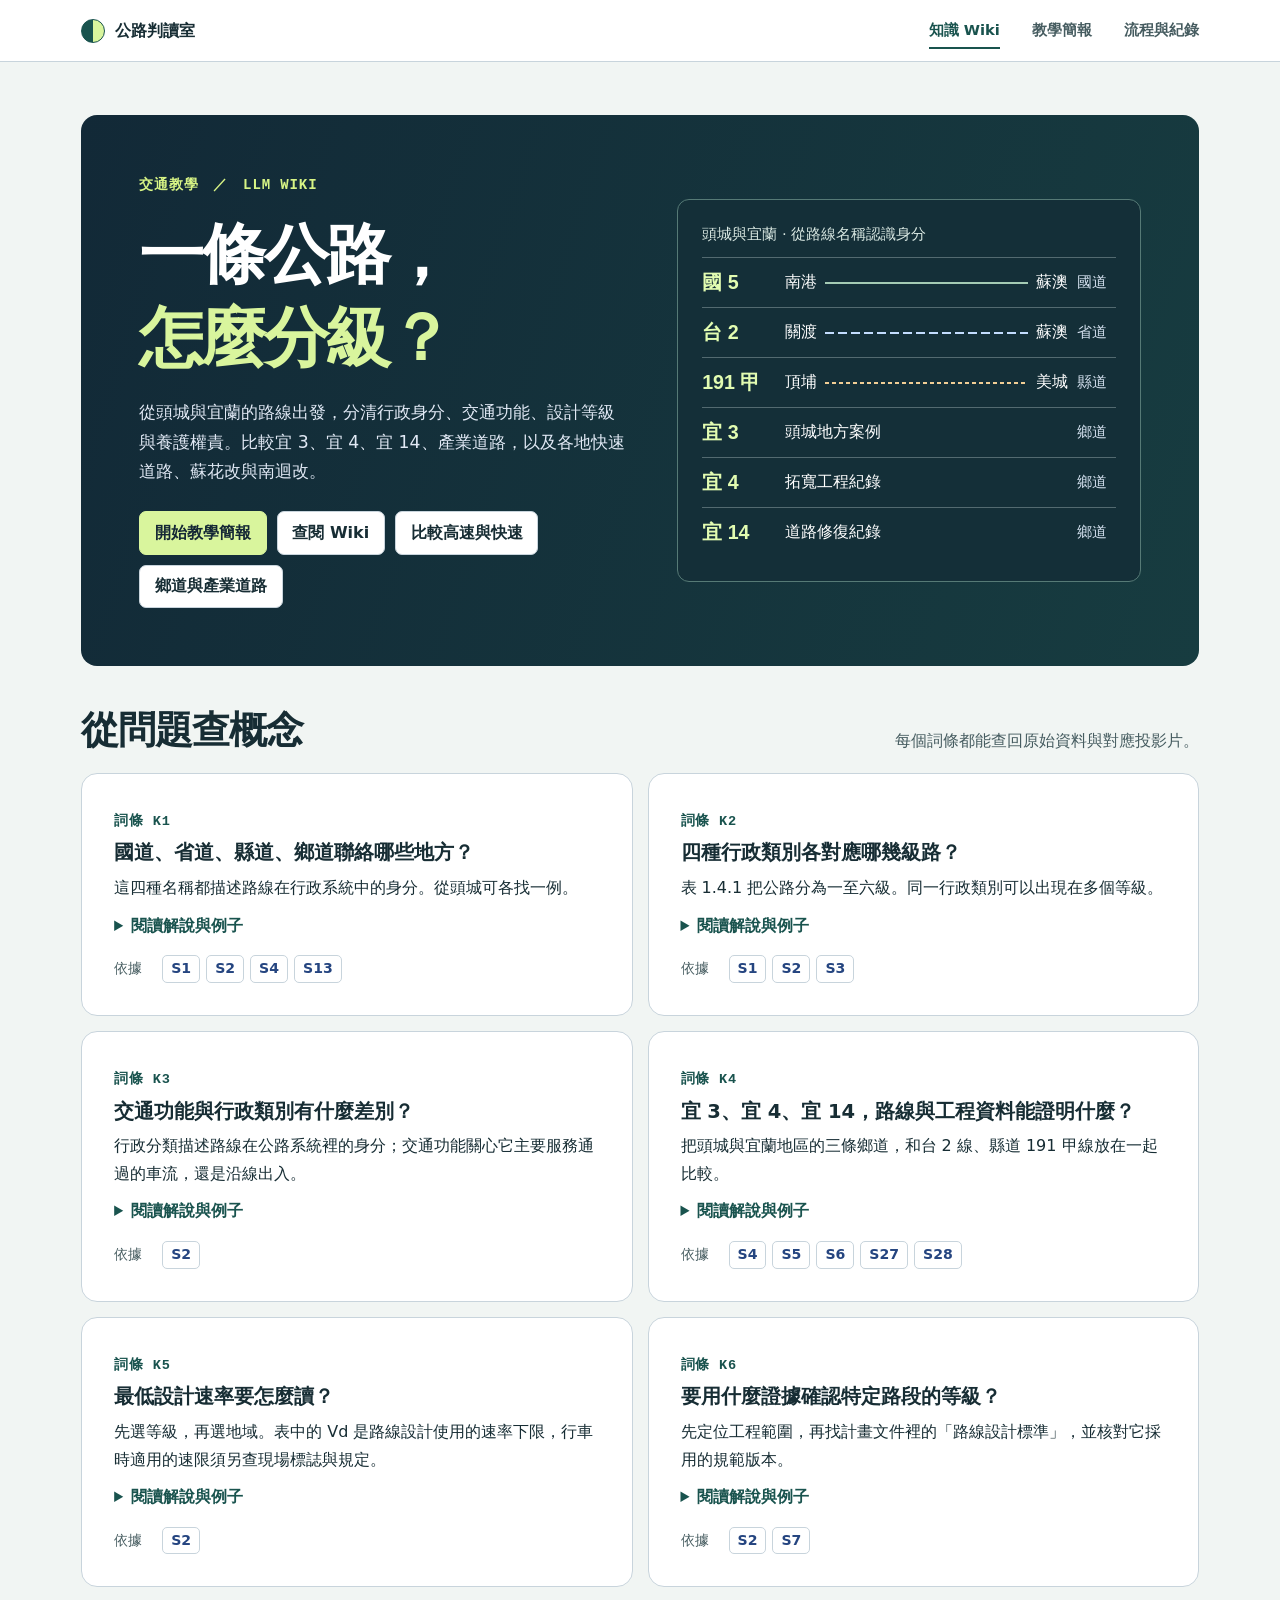
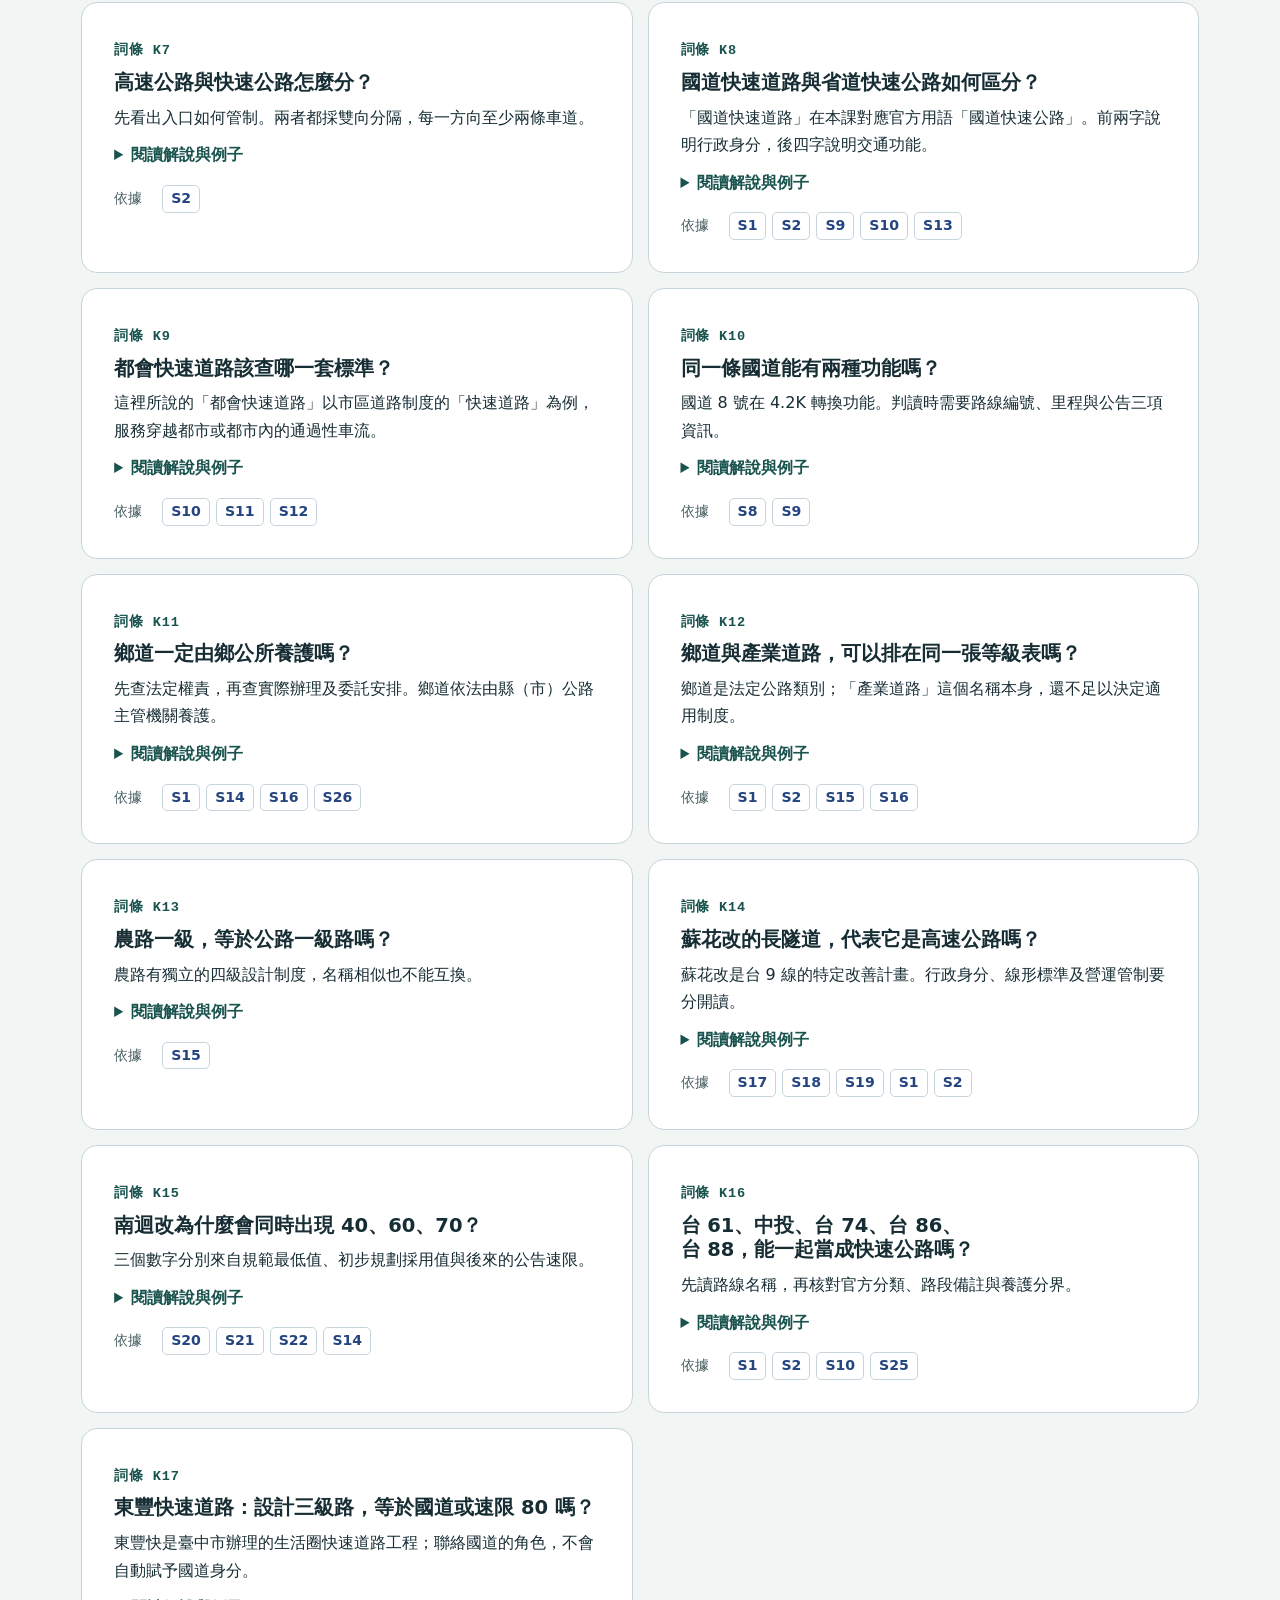
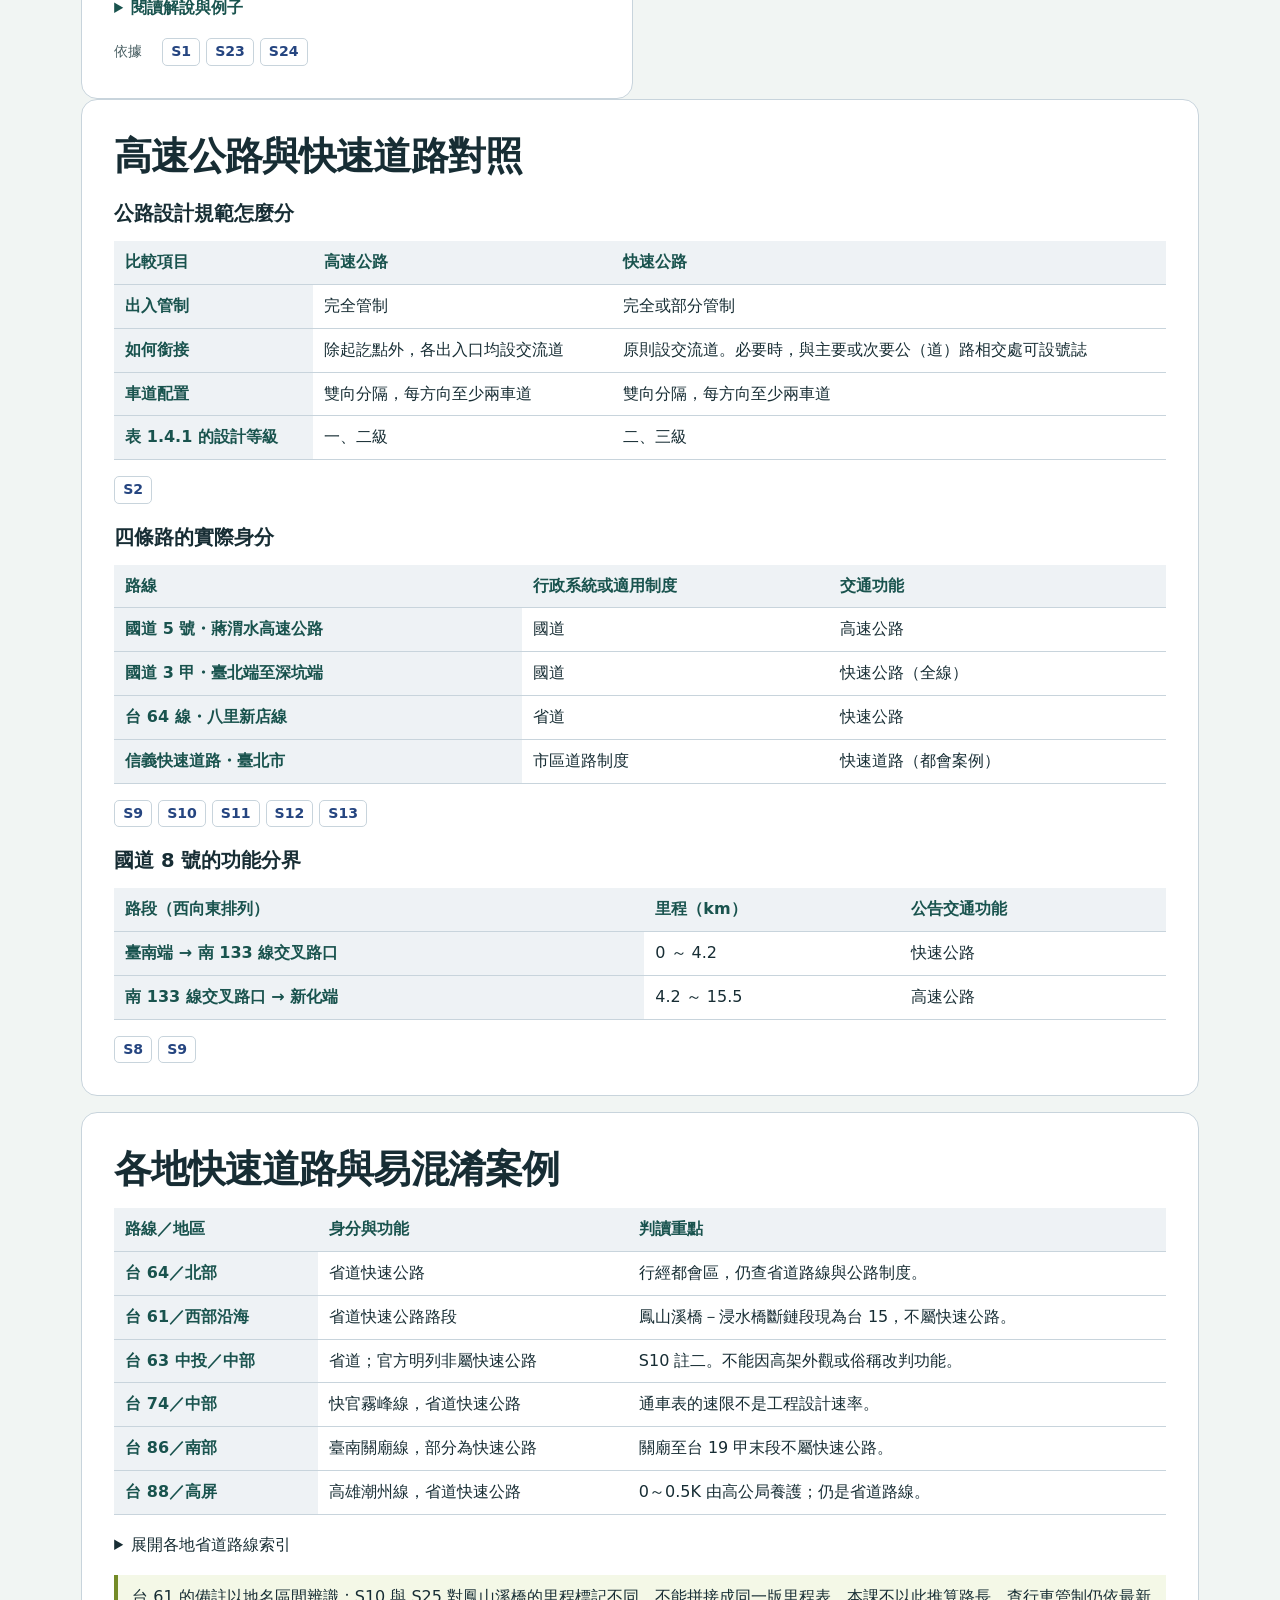
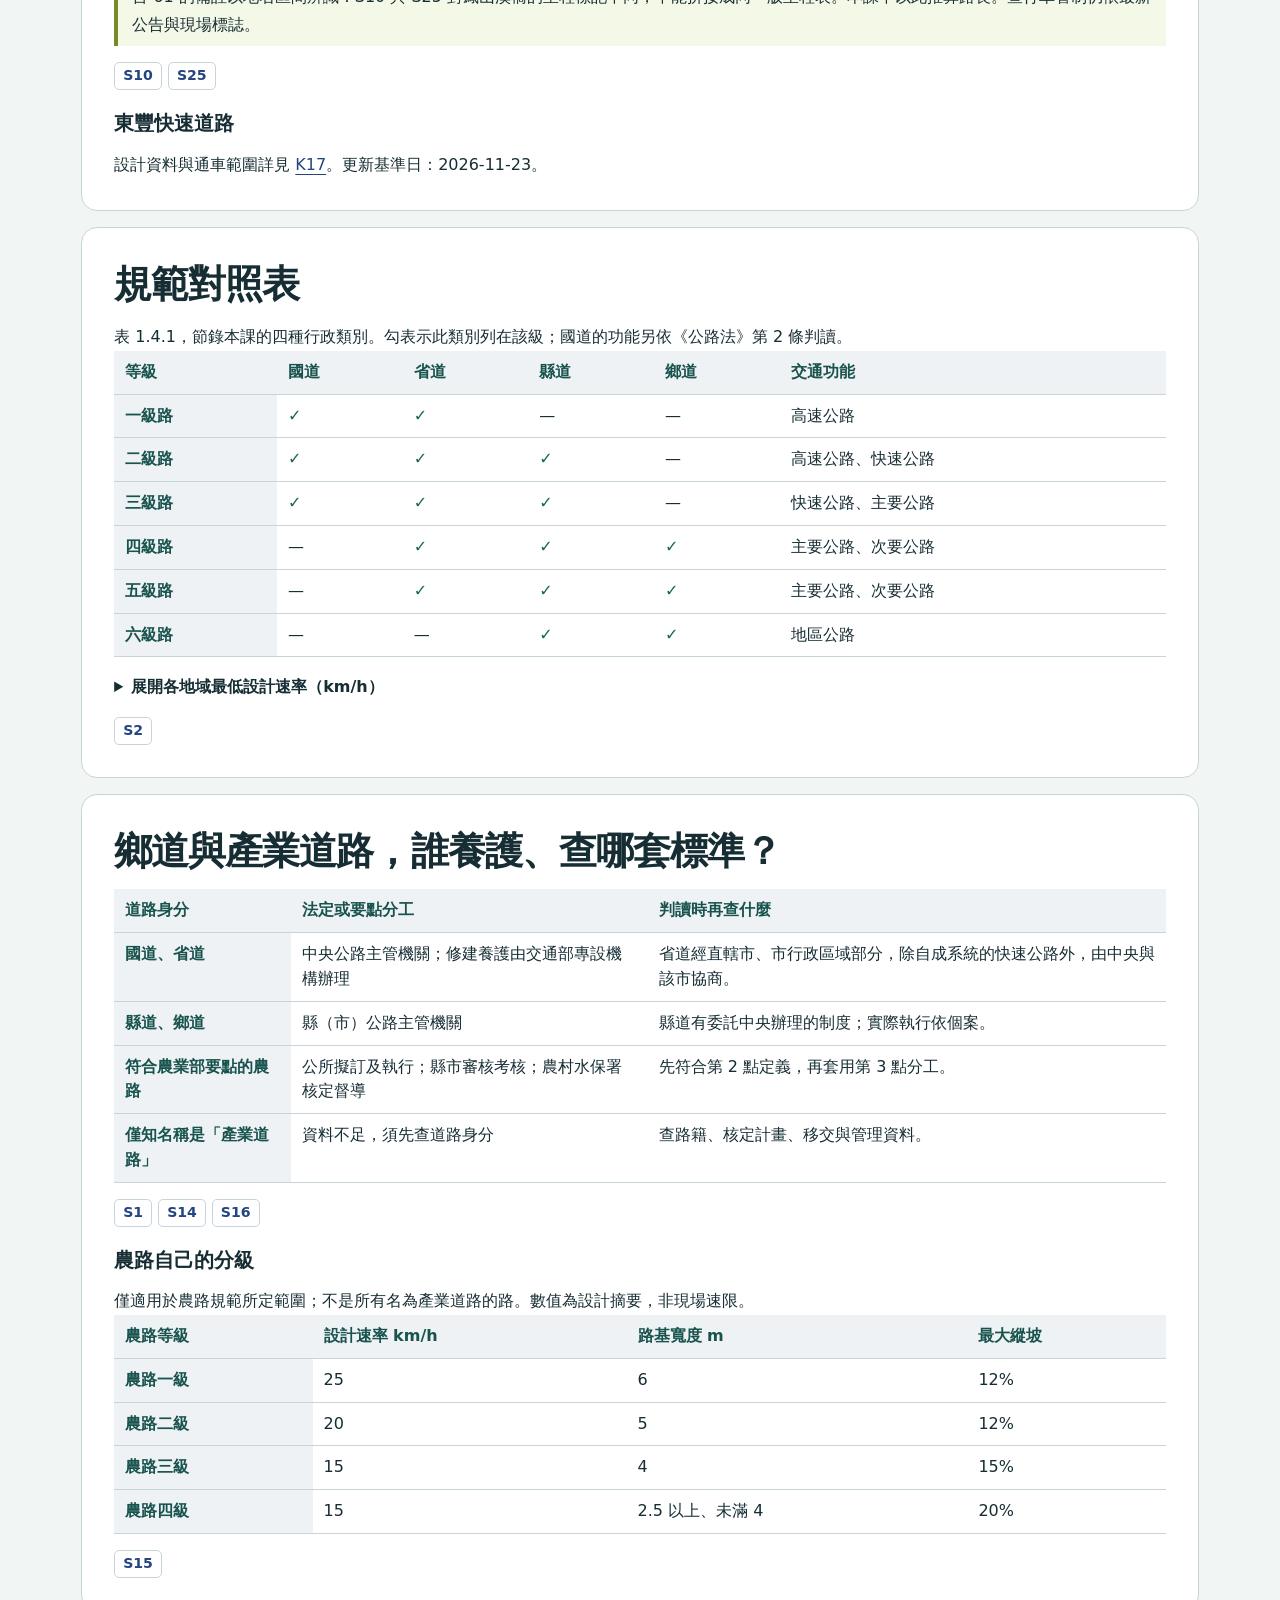
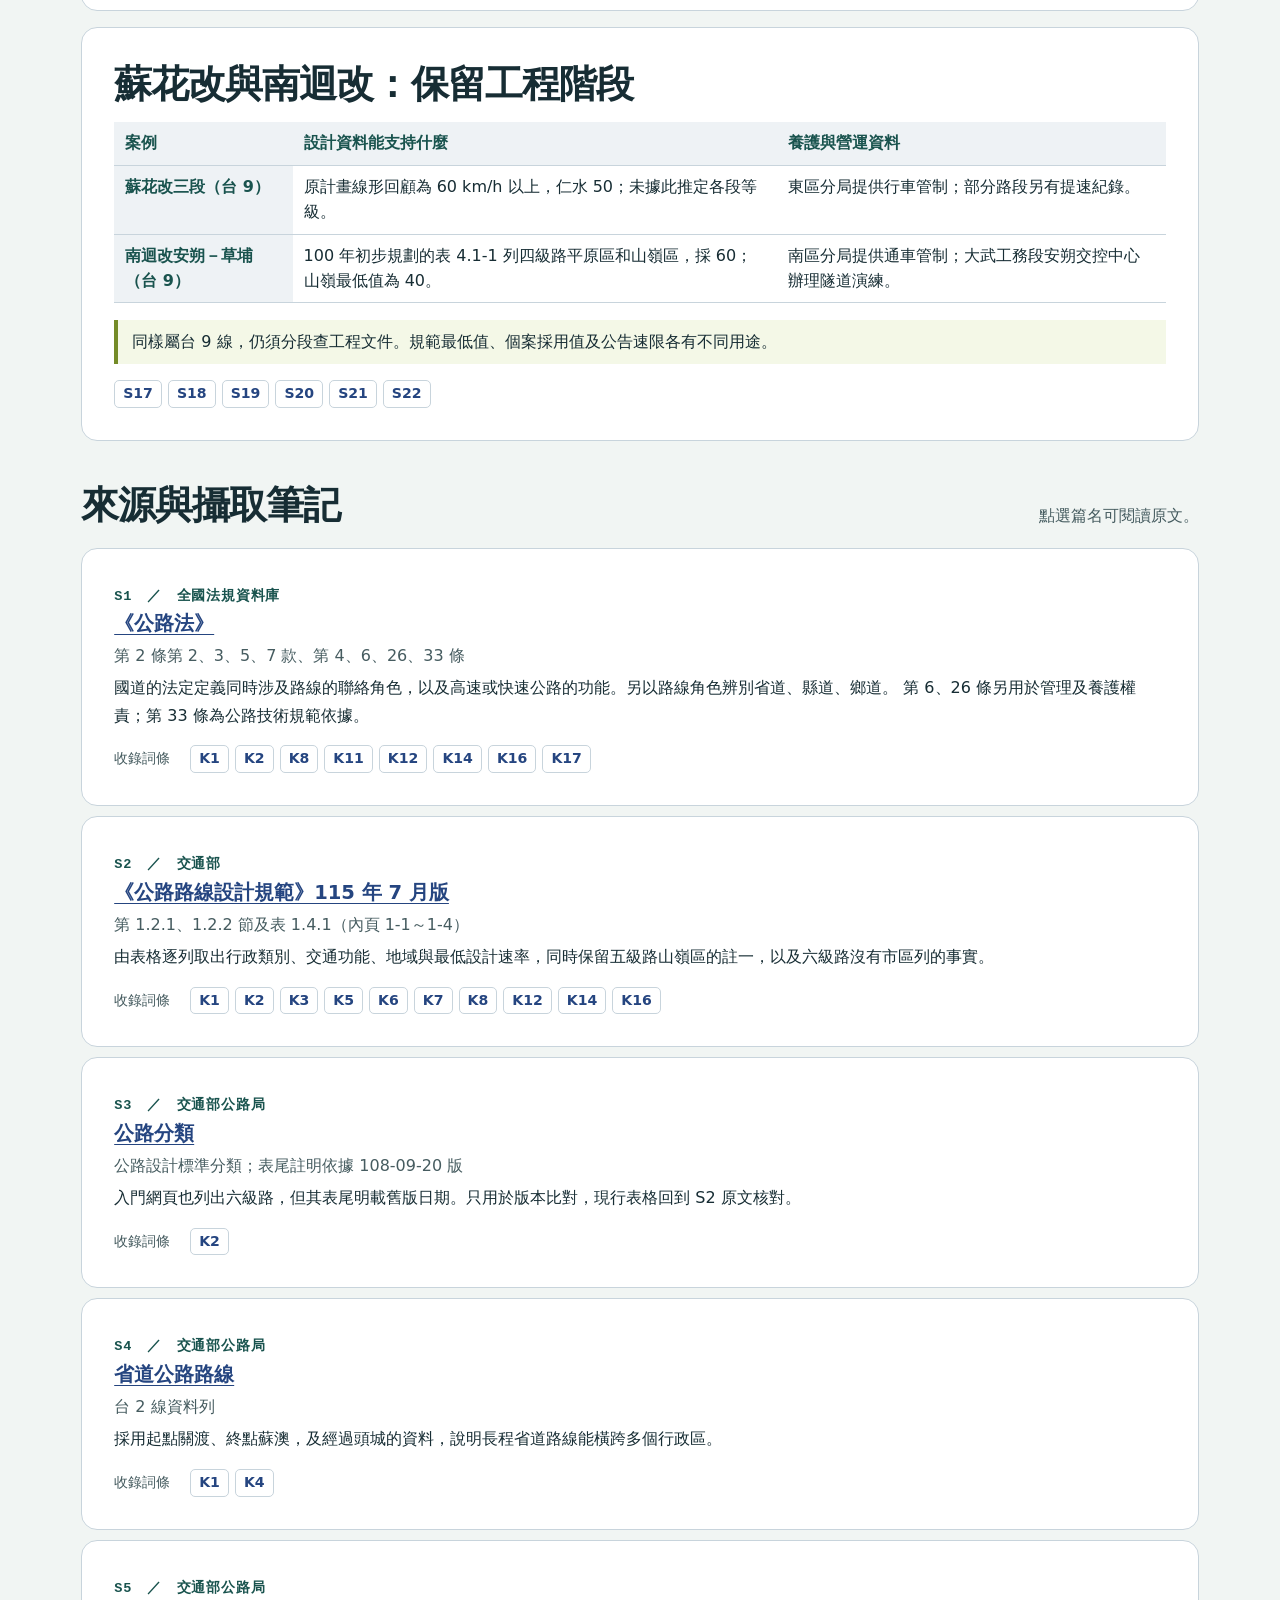
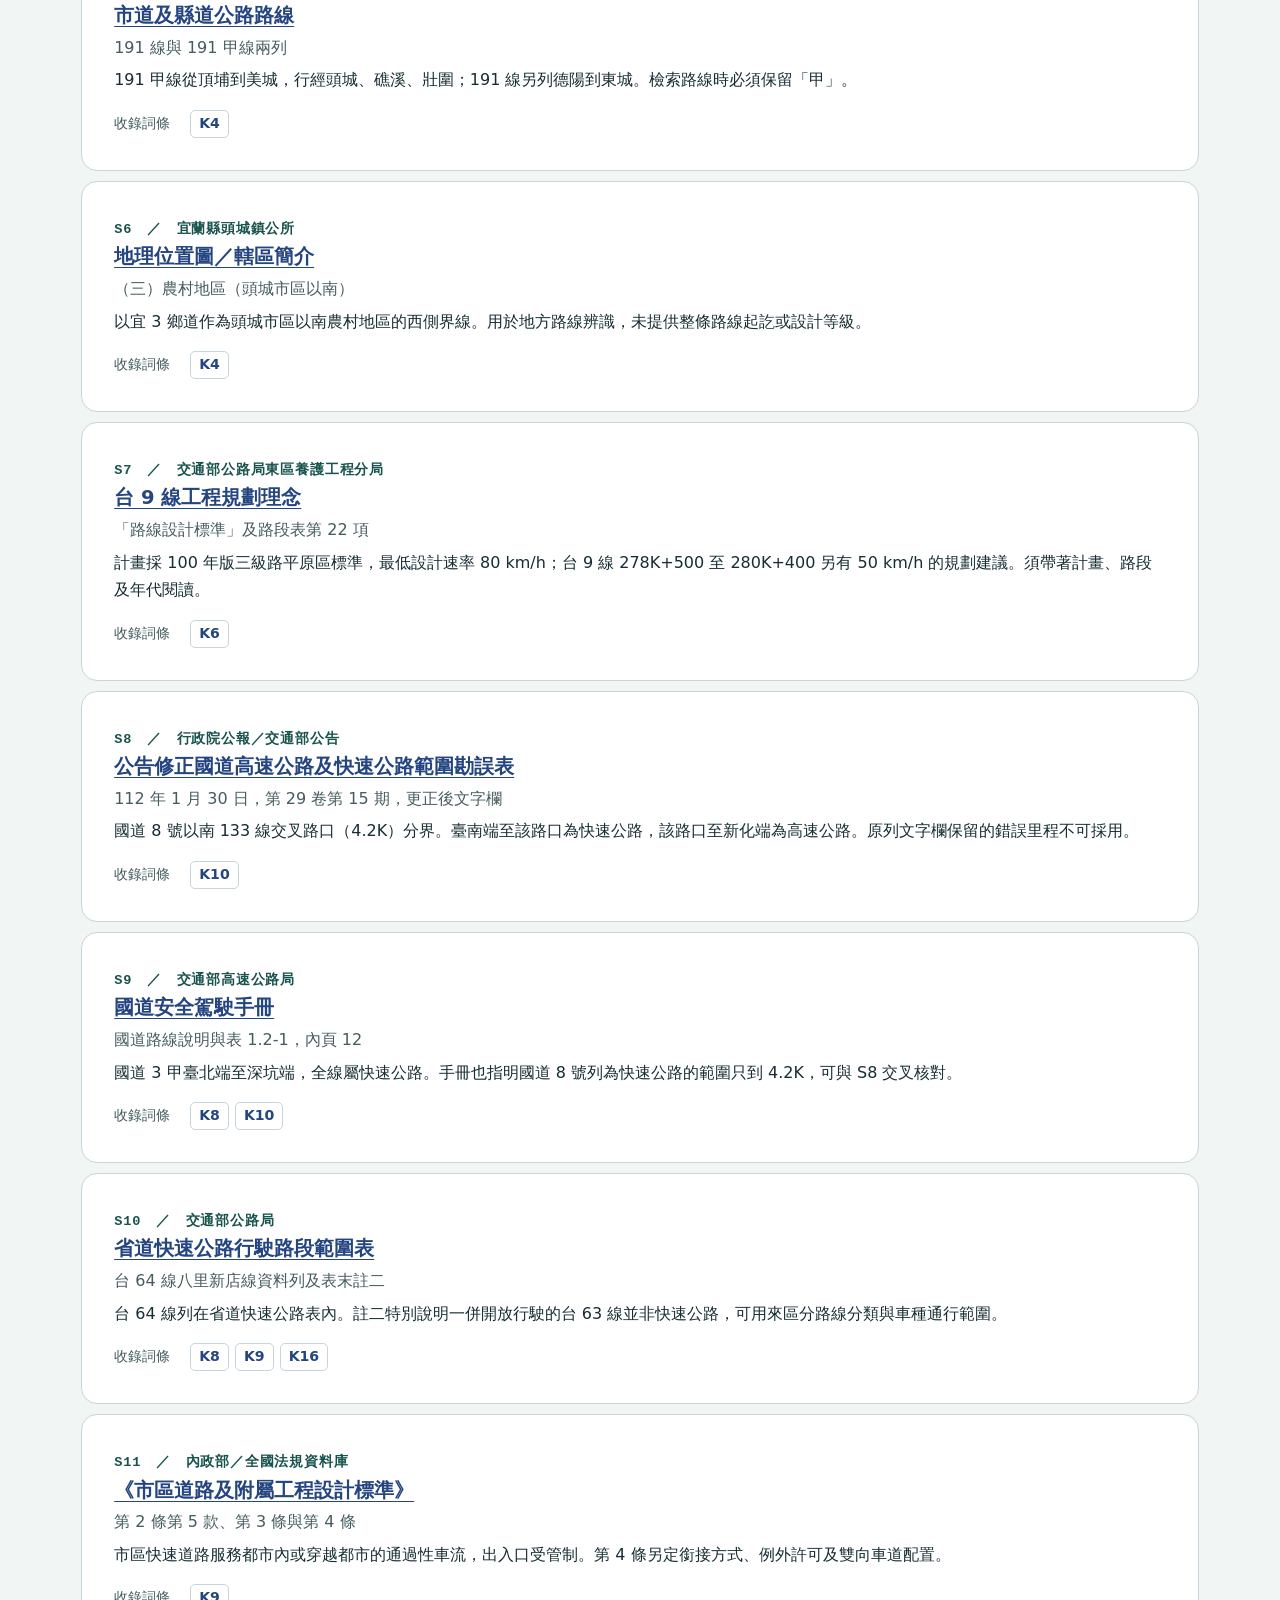
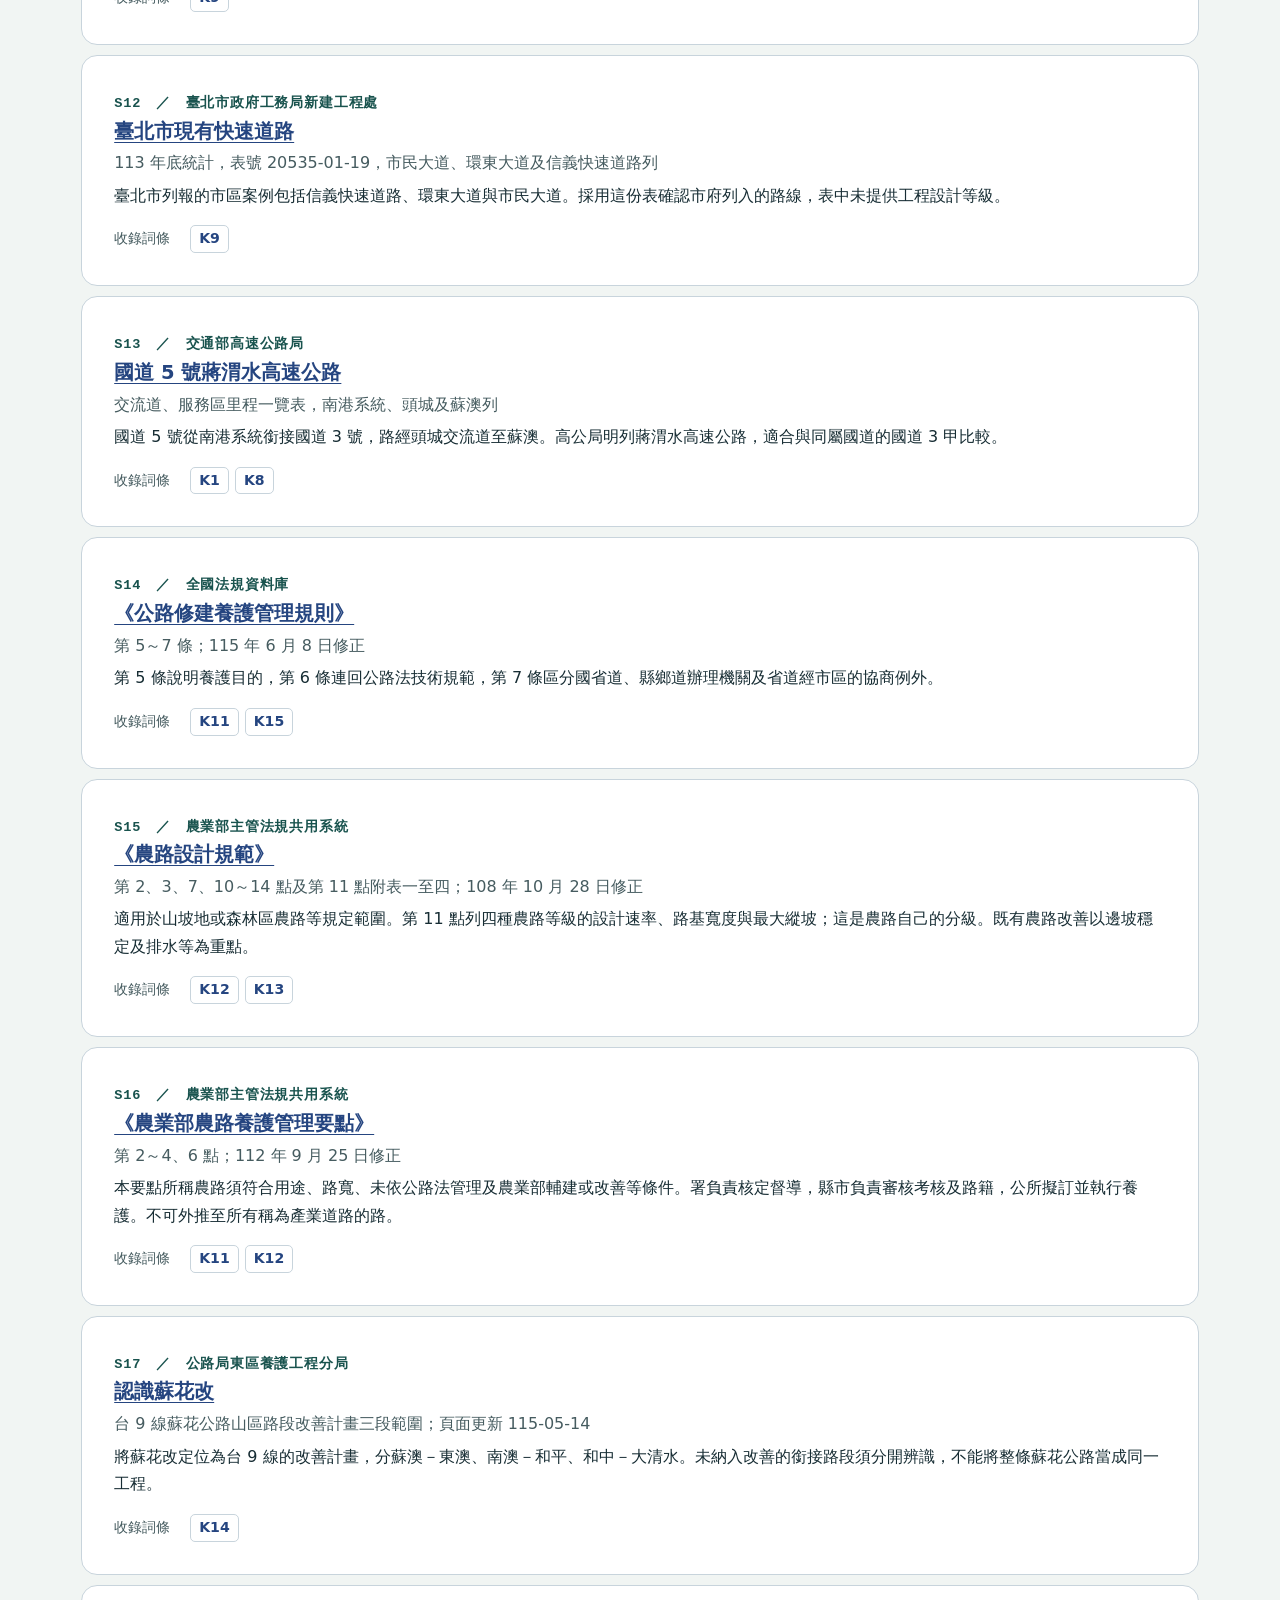
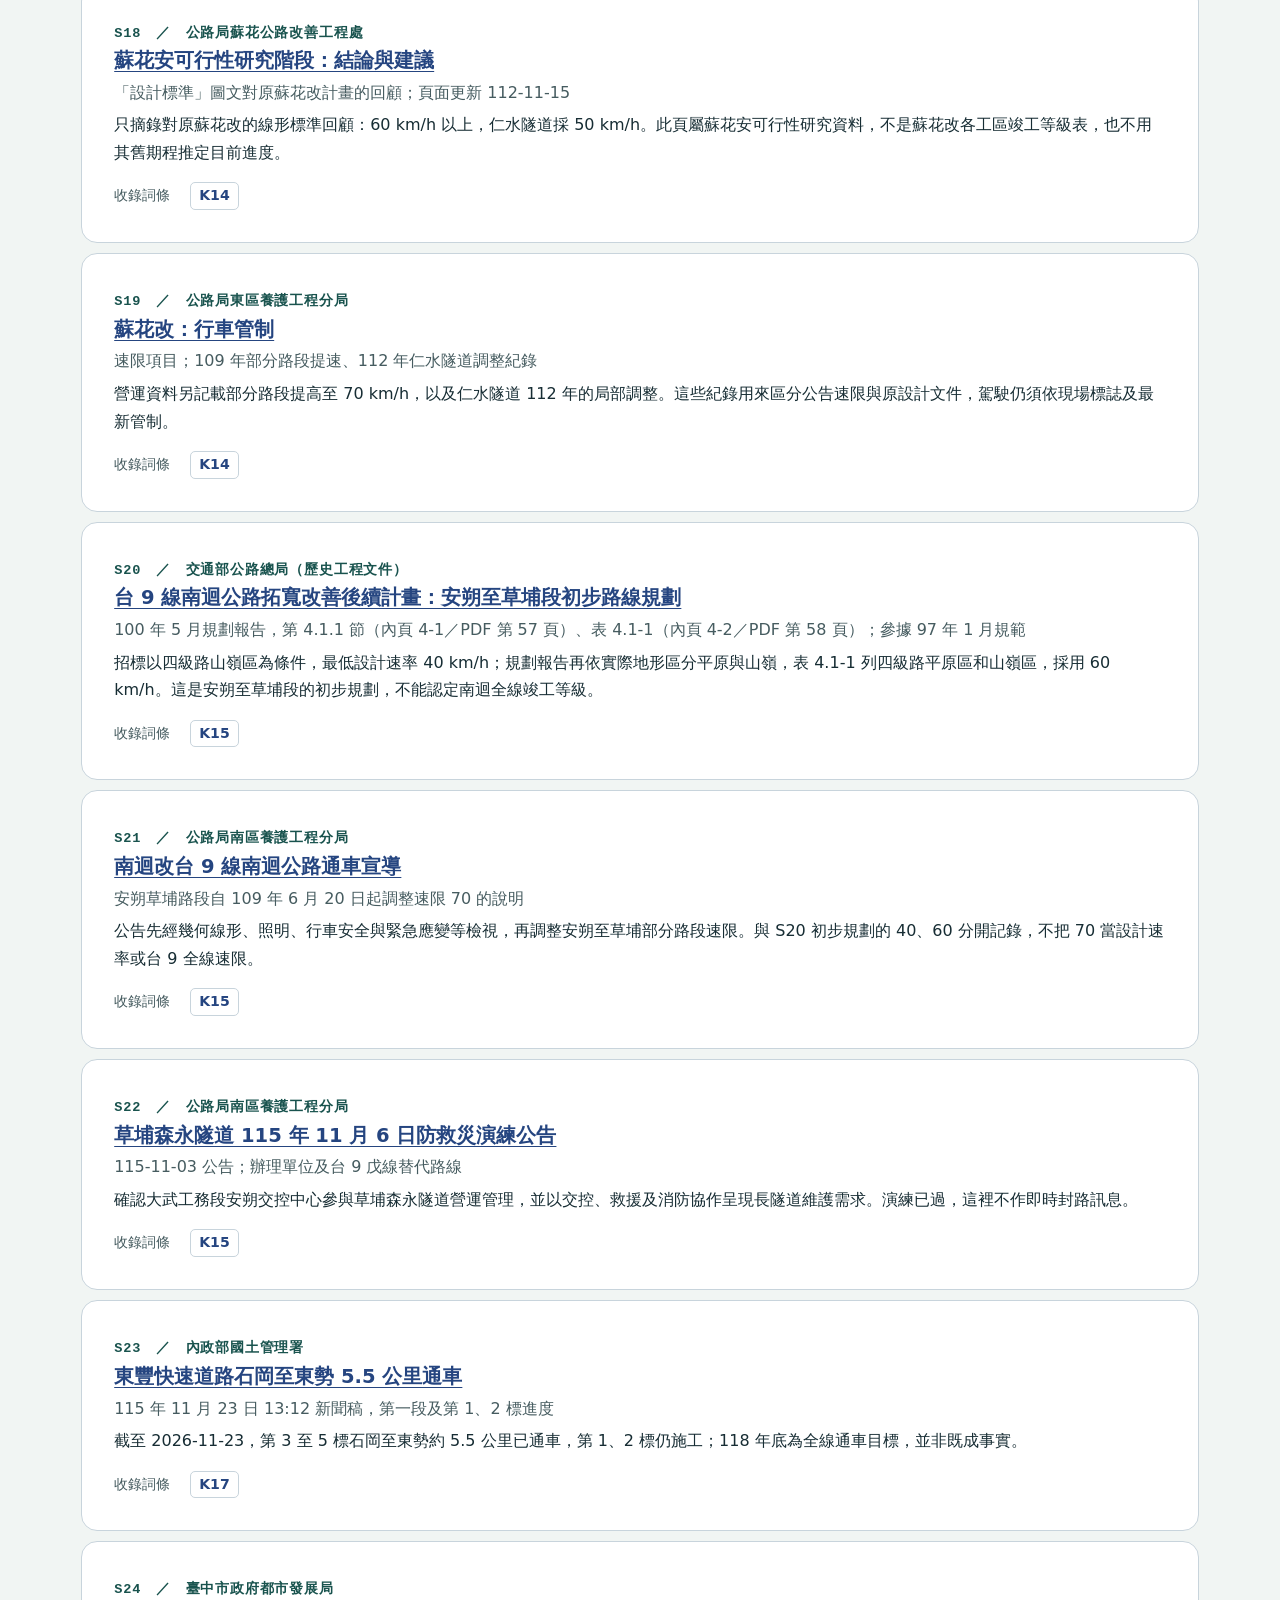
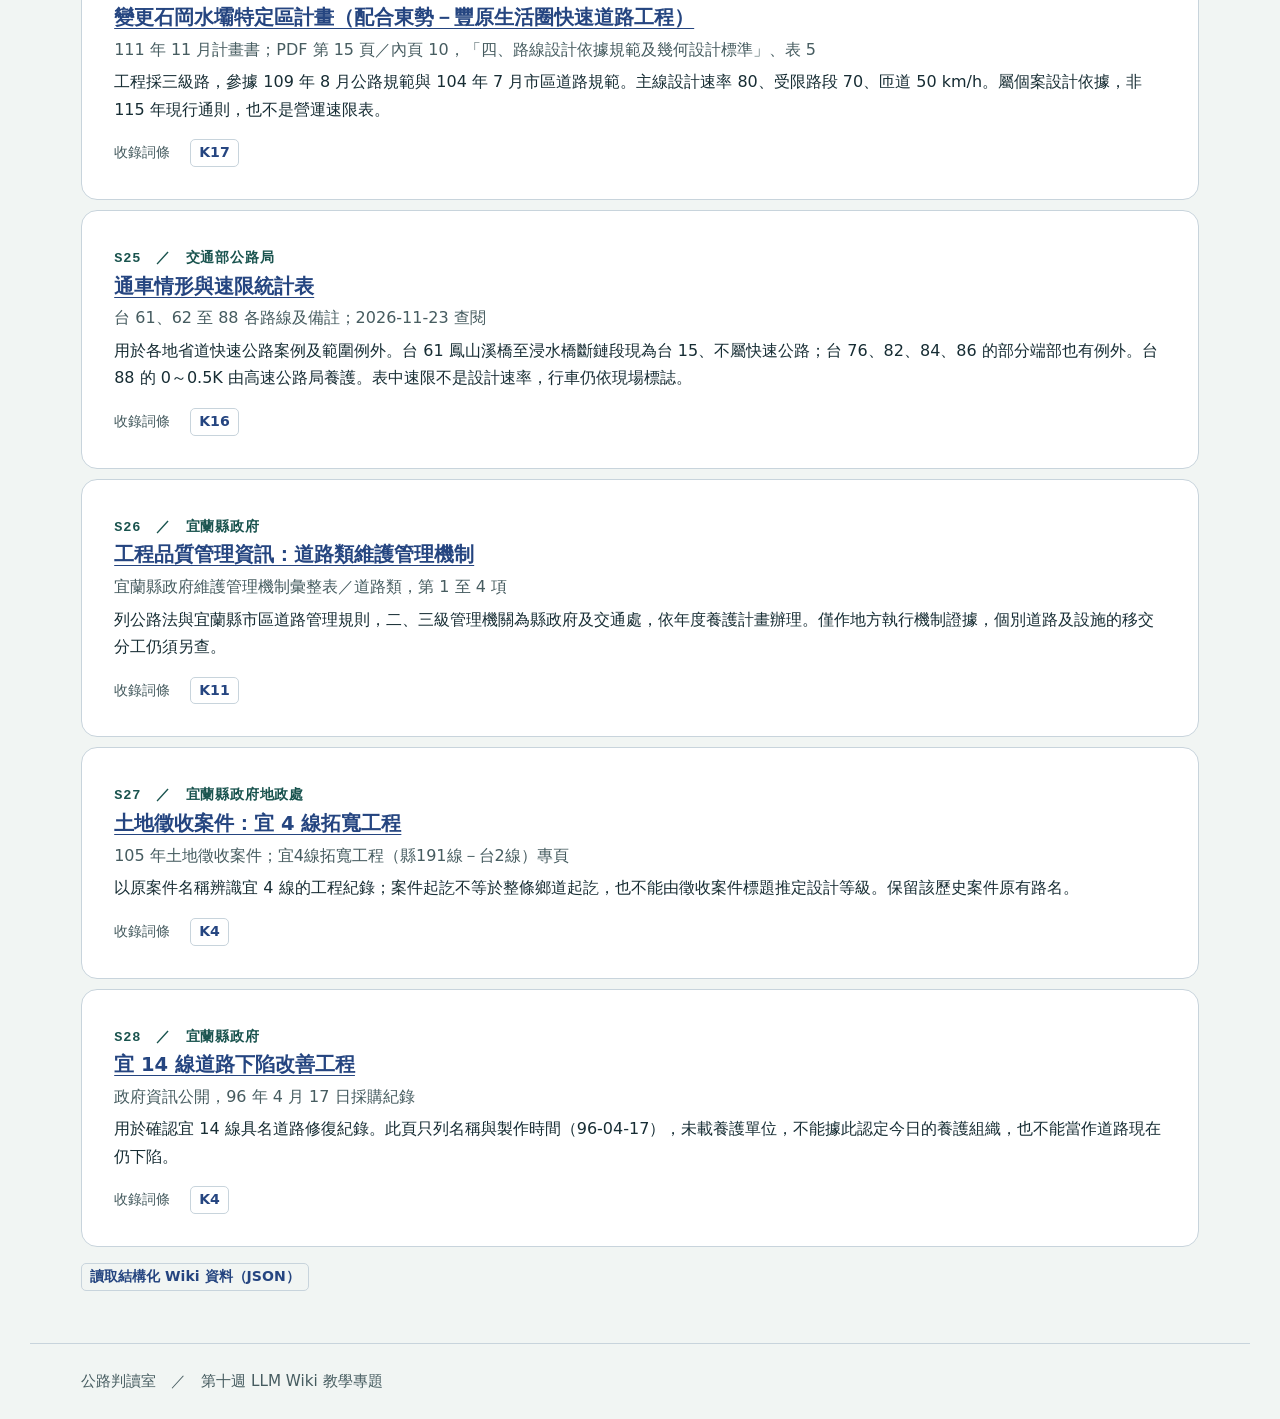
==== commit 575376a1: "Week 10: post-submission source check, clarify fast-road exception, speed-limit vs design speed, sco" ====
--- a/week10/index.html
+++ b/week10/index.html
@@ -1 +1 @@
-<!doctype html><html lang="zh-Hant-TW"><head><meta charset="utf-8"><meta name="viewport" content="width=device-width,initial-scale=1"><title>從公路編號讀到設計等級｜公路判讀室</title><link rel="stylesheet" href="style.css"></head><body><a class="skip" href="#main">跳到主要內容</a><header class="nav"><div class="navinner"><a href="index.html" class="brand"><span class="brandmark" aria-hidden="true"></span>公路判讀室</a><nav class="navlinks" aria-label="主要導覽"><a href="index.html" aria-current="page">知識 Wiki</a><a href="slides.html">教學簡報</a><a href="workflow.html">流程與紀錄</a></nav></div></header><main id="main"><section class="hero"><div><p class="eyebrow">交通教學　／　LLM WIKI</p><h1>一條公路，<br><span>怎麼分級？</span></h1><p>從頭城與宜蘭的路線出發，分清行政身分、交通功能、設計等級與養護權責。比較宜 3、宜 4、宜 14、產業道路，以及各地快速道路、蘇花改與南迴改。</p><div class="row"><a class="btn primary" href="slides.html">開始教學簡報</a><a class="btn" href="#topics">查閱 Wiki</a><a class="btn" href="#express">比較高速與快速</a><a class="btn" href="#maintenance">鄉道與產業道路</a></div></div><figure class="roadart"><figcaption>頭城與宜蘭 · 從路線名稱認識身分</figcaption><div><b>國 5</b><span>南港 <i></i> 蘇澳</span><em>國道</em></div><div><b>台 2</b><span>關渡 <i></i> 蘇澳</span><em>省道</em></div><div><b>191 甲</b><span>頂埔 <i></i> 美城</span><em>縣道</em></div><div><b>宜 3</b><span>頭城地方案例</span><em>鄉道</em></div><div><b>宜 4</b><span>拓寬工程紀錄</span><em>鄉道</em></div><div><b>宜 14</b><span>道路修復紀錄</span><em>鄉道</em></div></figure></section><div class="sectionhead" id="topics"><h2>從問題查概念</h2><p class="sub">每個詞條都能查回原始資料與對應投影片。</p></div><div class="wikiGrid"><article id="K1" class="entry"><span class="tag">詞條 K1</span><h3>國道、省道、縣道、鄉道聯絡哪些地方？</h3><p>這四種名稱都描述路線在行政系統中的身分。從頭城可各找一例。</p><details><summary>閱讀解說與例子</summary><p>國道聯絡重要都會與全國性交通或政經文化據點，《公路法》第 2 條明列高速、快速兩種功能。省道負責跨縣市、直轄市及重要政經文化中心間的主要聯絡。縣道聯絡縣市之間，或縣與重要鄉鎮市。鄉道則服務鄉鎮市之間，以及鄉鎮市通往村、里或原住民部落的交通。實際身分應核對公告路線，一條路穿過鄉下也可能是省道。</p><p class="note">台 2 線穿過頭城鎮，查省道路線表仍屬省道。只看所在地屬於「鎮」，無法把它判作鄉道。</p><div class="refs">延伸閱讀　<a href="#K4" class="ref">宜 3、宜 4、宜 14，路線與工程資料能證明什麼？</a><a href="#K2" class="ref">四種行政類別各對應哪幾級路？</a><a href="#K8" class="ref">國道快速道路與省道快速公路如何區分？</a></div><div class="refs">教學頁　<a href="slides.html#s1" class="ref">1 · 起點</a><a href="slides.html#s2" class="ref">2 · 行政系統</a><a href="slides.html#s21" class="ref">21 · 回顧</a></div></details><div class="refs">依據　<a href="index.html#S1" class="ref">S1</a><a href="index.html#S2" class="ref">S2</a><a href="index.html#S4" class="ref">S4</a><a href="index.html#S13" class="ref">S13</a></div></article><article id="K2" class="entry"><span class="tag">詞條 K2</span><h3>四種行政類別各對應哪幾級路？</h3><p>表 1.4.1 把公路分為一至六級。同一行政類別可以出現在多個等級。</p><details><summary>閱讀解說與例子</summary><p>表 1.4.1 的行政欄中，國道列在一至三級，省道一至五級，縣道二至六級，鄉道四至六級。行政與功能各自成欄，同列不等於任何兩欄都能自由組合。國道還須符合《公路法》第 2 條的功能定義。</p><p class="note">四、五級路都列有省道、縣道及鄉道。拿到一個縣道編號，只能先列出可能範圍。</p><div class="refs">延伸閱讀　<a href="#K3" class="ref">交通功能與行政類別有什麼差別？</a><a href="#K6" class="ref">要用什麼證據確認特定路段的等級？</a></div><div class="refs">教學頁　<a href="slides.html#s1" class="ref">1 · 起點</a><a href="slides.html#s4" class="ref">4 · 出入管制</a><a href="slides.html#s9" class="ref">9 · 設計等級</a><a href="slides.html#s10" class="ref">10 · 設計速率</a><a href="slides.html#s11" class="ref">11 · 宜蘭地方案例</a><a href="slides.html#s14" class="ref">14 · 鄉道與農路</a><a href="slides.html#s17" class="ref">17 · 互動查表</a><a href="slides.html#s18" class="ref">18 · 設計判讀練習</a><a href="slides.html#s21" class="ref">21 · 回顧</a></div></details><div class="refs">依據　<a href="index.html#S1" class="ref">S1</a><a href="index.html#S2" class="ref">S2</a><a href="index.html#S3" class="ref">S3</a></div></article><article id="K3" class="entry"><span class="tag">詞條 K3</span><h3>交通功能與行政類別有什麼差別？</h3><p>行政分類描述路線在公路系統裡的身分；交通功能關心它主要服務通過的車流，還是沿線出入。</p><details><summary>閱讀解說與例子</summary><p>規範分高速、快速、主要、次要、地區公路五種功能。前端重視通過時的順暢，往地區公路方向則愈重視沿線可及性。主要公路側重通過性交通，次要公路連接主要公路系統，地區公路提供在地出入。</p><p class="note">若題目已知是鄉道且功能為次要公路，先取兩個欄位的交集，剩下四級、五級。</p><div class="refs">延伸閱讀　<a href="#K2" class="ref">四種行政類別各對應哪幾級路？</a><a href="#K5" class="ref">最低設計速率要怎麼讀？</a></div><div class="refs">教學頁　<a href="slides.html#s3" class="ref">3 · 交通功能</a><a href="slides.html#s9" class="ref">9 · 設計等級</a><a href="slides.html#s17" class="ref">17 · 互動查表</a></div></details><div class="refs">依據　<a href="index.html#S2" class="ref">S2</a></div></article><article id="K4" class="entry"><span class="tag">詞條 K4</span><h3>宜 3、宜 4、宜 14，路線與工程資料能證明什麼？</h3><p>把頭城與宜蘭地區的三條鄉道，和台 2 線、縣道 191 甲線放在一起比較。</p><details><summary>閱讀解說與例子</summary><p>台 2 線路線表列有頭城；縣道 191 甲線為頂埔－美城。宜 3 見於頭城鎮公所的南側農村地區說明，宜 4 見於縣府拓寬工程徵收清單，宜 14 見於道路下陷改善工程紀錄。這些資料分別證明地方位置或工程曾經辦理，未直接給出三條鄉道的核定設計等級。</p><p class="note">地方簡介、拓寬工程起訖、修復工程名稱各有不同用途。不能把工程區間當成整條路線，也不能把 96 年的修復公告當成現在的路況。191 甲線的「甲」仍須保留。</p><div class="refs">延伸閱讀　<a href="#K1" class="ref">國道、省道、縣道、鄉道聯絡哪些地方？</a><a href="#K2" class="ref">四種行政類別各對應哪幾級路？</a><a href="#K11" class="ref">鄉道一定由鄉公所養護嗎？</a></div><div class="refs">教學頁　<a href="slides.html#s2" class="ref">2 · 行政系統</a><a href="slides.html#s11" class="ref">11 · 宜蘭地方案例</a><a href="slides.html#s18" class="ref">18 · 設計判讀練習</a></div></details><div class="refs">依據　<a href="index.html#S4" class="ref">S4</a><a href="index.html#S5" class="ref">S5</a><a href="index.html#S6" class="ref">S6</a><a href="index.html#S27" class="ref">S27</a><a href="index.html#S28" class="ref">S28</a></div></article><article id="K5" class="entry"><span class="tag">詞條 K5</span><h3>最低設計速率要怎麼讀？</h3><p>先選等級，再選地域。表中的 Vd 是路線設計使用的速率下限，行車時適用的速限須另查現場標誌與規定。</p><details><summary>閱讀解說與例子</summary><p>以四級路為例：鄉區平原、丘陵、山嶺與市區分別為 60、50、40、50 km/h。五級路鄉區山嶺一般列 30；依註一，若按 30 設計會使環境受到劇烈衝擊或經費劇增，得採 20。六級路只列鄉區三種地形。</p><p class="note">最低設計速率 50 km/h 同時出現在四級路鄉區丘陵、五級路鄉區平原等格子。只知道一個數字，就不能反推唯一等級。</p><div class="refs">延伸閱讀　<a href="#K2" class="ref">四種行政類別各對應哪幾級路？</a><a href="#K6" class="ref">要用什麼證據確認特定路段的等級？</a></div><div class="refs">教學頁　<a href="slides.html#s7" class="ref">7 · 東豐快速道路</a><a href="slides.html#s10" class="ref">10 · 設計速率</a><a href="slides.html#s12" class="ref">12 · 工程案例</a><a href="slides.html#s15" class="ref">15 · 蘇花改</a><a href="slides.html#s16" class="ref">16 · 南迴改</a><a href="slides.html#s17" class="ref">17 · 互動查表</a><a href="slides.html#s18" class="ref">18 · 設計判讀練習</a></div></details><div class="refs">依據　<a href="index.html#S2" class="ref">S2</a></div></article><article id="K6" class="entry"><span class="tag">詞條 K6</span><h3>要用什麼證據確認特定路段的等級？</h3><p>先定位工程範圍，再找計畫文件裡的「路線設計標準」，並核對它採用的規範版本。</p><details><summary>閱讀解說與例子</summary><p>東區養護工程分局的台 9 線工程資料列出省道、三級路、平原區與最低設計速率 80 km/h，並指明採用民國 100 年版規範。同頁又對舞鶴台地南端的特定路段建議採 50 km/h。工程條件可依地點而異。</p><p class="note">有效的答案應保留『這項改善計畫採用三級路平原區標準』的範圍。把 80 套用到台 9 線全線或寫成駕駛速限，都超出了文件所載。</p><div class="refs">延伸閱讀　<a href="#K4" class="ref">宜 3、宜 4、宜 14，路線與工程資料能證明什麼？</a><a href="#K5" class="ref">最低設計速率要怎麼讀？</a></div><div class="refs">教學頁　<a href="slides.html#s12" class="ref">12 · 工程案例</a><a href="slides.html#s18" class="ref">18 · 設計判讀練習</a><a href="slides.html#s21" class="ref">21 · 回顧</a></div></details><div class="refs">依據　<a href="index.html#S2" class="ref">S2</a><a href="index.html#S7" class="ref">S7</a></div></article><article id="K7" class="entry"><span class="tag">詞條 K7</span><h3>高速公路與快速公路怎麼分？</h3><p>先看出入口如何管制。兩者都採雙向分隔，每一方向至少兩條車道。</p><details><summary>閱讀解說與例子</summary><p>《公路路線設計規範》第 1.2.2 節要求高速公路完全管制出入，起訖點以外的出入口均設交流道。快速公路可完全或部分管制，原則設交流道，必要時和主要或次要公（道）路相接可設號誌路口。</p><p class="note">查表 1.4.1，高速公路列在一、二級，快速公路列在二、三級。二級同時出現於兩者，所以從「二級」無法斷定是哪一種功能。</p><div class="refs">延伸閱讀　<a href="#K2" class="ref">四種行政類別各對應哪幾級路？</a><a href="#K8" class="ref">國道快速道路與省道快速公路如何區分？</a><a href="#K9" class="ref">都會快速道路該查哪一套標準？</a></div><div class="refs">教學頁　<a href="slides.html#s4" class="ref">4 · 出入管制</a><a href="slides.html#s5" class="ref">5 · 路線對照</a><a href="slides.html#s8" class="ref">8 · 國道 8 號</a><a href="slides.html#s19" class="ref">19 · 路線判讀練習</a></div></details><div class="refs">依據　<a href="index.html#S2" class="ref">S2</a></div></article><article id="K8" class="entry"><span class="tag">詞條 K8</span><h3>國道快速道路與省道快速公路如何區分？</h3><p>「國道快速道路」在本課對應官方用語「國道快速公路」。前兩字說明行政身分，後四字說明交通功能。</p><details><summary>閱讀解說與例子</summary><p>國道可以是高速公路，也可以是快速公路。國道 5 號是蔣渭水高速公路，國道 3 甲全線則屬快速公路。換成台 64 線，功能仍是快速公路，路線身分改為省道。各路線的工程設計等級仍要另查工程文件。</p><p class="note">看到一張車種開放表時，也要讀註解。公路局雖一併說明台 63 線的開放情況，表末註二明列它不屬快速公路。</p><div class="refs">延伸閱讀　<a href="#K7" class="ref">高速公路與快速公路怎麼分？</a><a href="#K9" class="ref">都會快速道路該查哪一套標準？</a><a href="#K10" class="ref">同一條國道能有兩種功能嗎？</a></div><div class="refs">教學頁　<a href="slides.html#s5" class="ref">5 · 路線對照</a><a href="slides.html#s6" class="ref">6 · 各地快速道路</a><a href="slides.html#s17" class="ref">17 · 互動查表</a><a href="slides.html#s19" class="ref">19 · 路線判讀練習</a></div></details><div class="refs">依據　<a href="index.html#S1" class="ref">S1</a><a href="index.html#S2" class="ref">S2</a><a href="index.html#S9" class="ref">S9</a><a href="index.html#S10" class="ref">S10</a><a href="index.html#S13" class="ref">S13</a></div></article><article id="K9" class="entry"><span class="tag">詞條 K9</span><h3>都會快速道路該查哪一套標準？</h3><p>這裡所說的「都會快速道路」以市區道路制度的「快速道路」為例，服務穿越都市或都市內的通過性車流。</p><details><summary>閱讀解說與例子</summary><p>《市區道路及附屬工程設計標準》把市區道路依功能分為快速、主要、次要、服務道路。快速道路出入口完全或部分管制，通常藉匝道或立體交叉銜接。主管機關許可時，可與主要或次要道路採號誌平交。雙向車流以實體分隔，每方向至少兩車道。</p><p class="note">臺北市統計列有信義快速道路、市民大道和環東大道。台 64 線也行經都會地區，仍應先查它的省道路線資料。僅憑都市位置、高架外觀或名稱，無法推定行政身分或一至六級。</p><div class="refs">延伸閱讀　<a href="#K7" class="ref">高速公路與快速公路怎麼分？</a><a href="#K8" class="ref">國道快速道路與省道快速公路如何區分？</a><a href="#K2" class="ref">四種行政類別各對應哪幾級路？</a></div><div class="refs">教學頁　<a href="slides.html#s5" class="ref">5 · 路線對照</a><a href="slides.html#s19" class="ref">19 · 路線判讀練習</a><a href="slides.html#s21" class="ref">21 · 回顧</a></div></details><div class="refs">依據　<a href="index.html#S10" class="ref">S10</a><a href="index.html#S11" class="ref">S11</a><a href="index.html#S12" class="ref">S12</a></div></article><article id="K10" class="entry"><span class="tag">詞條 K10</span><h3>同一條國道能有兩種功能嗎？</h3><p>國道 8 號在 4.2K 轉換功能。判讀時需要路線編號、里程與公告三項資訊。</p><details><summary>閱讀解說與例子</summary><p>交通部勘誤表的更正後文字把臺南端至南 133 線交叉路口（0～4.2K）列為快速公路，從該處至新化端（4.2～15.5K）列為高速公路。高速公路局手冊也將國道 8 號的快速公路範圍標至 4.2K。</p><p class="note">只寫「國道 8 號是快速公路」會把結論延伸到另一段。在 2K 和 10K 都是國道，前者位於快速公路路段，後者位於高速公路路段。</p><div class="refs">延伸閱讀　<a href="#K7" class="ref">高速公路與快速公路怎麼分？</a><a href="#K8" class="ref">國道快速道路與省道快速公路如何區分？</a><a href="#K6" class="ref">要用什麼證據確認特定路段的等級？</a></div><div class="refs">教學頁　<a href="slides.html#s1" class="ref">1 · 起點</a><a href="slides.html#s8" class="ref">8 · 國道 8 號</a><a href="slides.html#s19" class="ref">19 · 路線判讀練習</a><a href="slides.html#s21" class="ref">21 · 回顧</a></div></details><div class="refs">依據　<a href="index.html#S8" class="ref">S8</a><a href="index.html#S9" class="ref">S9</a></div></article><article id="K11" class="entry"><span class="tag">詞條 K11</span><h3>鄉道一定由鄉公所養護嗎？</h3><p>先查法定權責，再查實際辦理及委託安排。鄉道依法由縣（市）公路主管機關養護。</p><details><summary>閱讀解說與例子</summary><p>《公路法》第 6、26 條及《公路修建養護管理規則》第 7 條，把國省道與縣鄉道的管理、養護分列。國省道原則由中央辦理；省道經直轄市、市的部分另有協商規定。縣道可有委託中央辦理的情形，不能只看編號就指定某個工務段或公所。 宜蘭縣的管理機制另列縣政府與交通處，依年度養護計畫辦理；歷史工程發包機關不宜直接當成今日的養護單位。</p><p class="note">若是符合《農業部農路養護管理要點》第 2 點的農路，第 3 點另規定由公所擬訂及執行養護，縣市與農村水保署分別負責審核、核定等事項。補助來源、法定權責與實際執行單位要分開查。</p><div class="refs">延伸閱讀　<a href="#K1" class="ref">國道、省道、縣道、鄉道聯絡哪些地方？</a><a href="#K12" class="ref">鄉道與產業道路，可以排在同一張等級表嗎？</a><a href="#K15" class="ref">南迴改為什麼會同時出現 40、60、70？</a></div><div class="refs">教學頁　<a href="slides.html#s6" class="ref">6 · 各地快速道路</a><a href="slides.html#s7" class="ref">7 · 東豐快速道路</a><a href="slides.html#s13" class="ref">13 · 養護權責</a><a href="slides.html#s15" class="ref">15 · 蘇花改</a><a href="slides.html#s16" class="ref">16 · 南迴改</a><a href="slides.html#s20" class="ref">20 · 養護與工程練習</a><a href="slides.html#s21" class="ref">21 · 回顧</a></div></details><div class="refs">依據　<a href="index.html#S1" class="ref">S1</a><a href="index.html#S14" class="ref">S14</a><a href="index.html#S16" class="ref">S16</a><a href="index.html#S26" class="ref">S26</a></div></article><article id="K12" class="entry"><span class="tag">詞條 K12</span><h3>鄉道與產業道路，可以排在同一張等級表嗎？</h3><p>鄉道是法定公路類別；「產業道路」這個名稱本身，還不足以決定適用制度。</p><details><summary>閱讀解說與例子</summary><p>表 1.4.1 中鄉道的候選範圍是四、五、六級，仍要配合交通功能、地域與個案文件。產業道路未另列為《公路法》第 2 條的公路類別；遇到這個名稱，應查路籍、核定計畫及管理資料，辨別它是否已納編公路，或屬農路等其他制度。</p><p class="note">不能把一條未納編的農用產業道路直接填入「鄉道」查詢。若符合農路規範的適用範圍，改查農路分級；若已編為鄉道，就依其公路身分查核。</p><div class="refs">延伸閱讀　<a href="#K2" class="ref">四種行政類別各對應哪幾級路？</a><a href="#K11" class="ref">鄉道一定由鄉公所養護嗎？</a><a href="#K13" class="ref">農路一級，等於公路一級路嗎？</a></div><div class="refs">教學頁　<a href="slides.html#s13" class="ref">13 · 養護權責</a><a href="slides.html#s14" class="ref">14 · 鄉道與農路</a><a href="slides.html#s20" class="ref">20 · 養護與工程練習</a><a href="slides.html#s21" class="ref">21 · 回顧</a></div></details><div class="refs">依據　<a href="index.html#S1" class="ref">S1</a><a href="index.html#S2" class="ref">S2</a><a href="index.html#S15" class="ref">S15</a><a href="index.html#S16" class="ref">S16</a></div></article><article id="K13" class="entry"><span class="tag">詞條 K13</span><h3>農路一級，等於公路一級路嗎？</h3><p>農路有獨立的四級設計制度，名稱相似也不能互換。</p><details><summary>閱讀解說與例子</summary><p>《農路設計規範》第 2 點規範山坡地或森林區農路，第 10 點另處理山坡地公路系統以外道路。第 11 點及附表一至四列農路一至四級，設計速率依序為 25、20、15、15 km/h，路基寬度依序為 6、5、4、2.5 以上未滿 4 公尺。選用時仍須核對完整附表。</p><p class="note">第 13、14 點對既有農路改善強調邊坡穩定、排水及減少再開挖。路基寬度也不是單一車道寬度；上表數字不能當作所有產業道路的通用規格。</p><div class="refs">延伸閱讀　<a href="#K12" class="ref">鄉道與產業道路，可以排在同一張等級表嗎？</a><a href="#K5" class="ref">最低設計速率要怎麼讀？</a></div><div class="refs">教學頁　<a href="slides.html#s14" class="ref">14 · 鄉道與農路</a><a href="slides.html#s20" class="ref">20 · 養護與工程練習</a><a href="slides.html#s21" class="ref">21 · 回顧</a></div></details><div class="refs">依據　<a href="index.html#S15" class="ref">S15</a></div></article><article id="K14" class="entry"><span class="tag">詞條 K14</span><h3>蘇花改的長隧道，代表它是高速公路嗎？</h3><p>蘇花改是台 9 線的特定改善計畫。行政身分、線形標準及營運管制要分開讀。</p><details><summary>閱讀解說與例子</summary><p>S17 列出蘇澳－東澳、南澳－和平、和中－大清水三段。S18 在蘇花安可行性研究資料中回顧原蘇花改採 60 km/h 以上線形標準，仁水隧道採 50 km/h。這只能支持該回顧的設計描述，還不足以替所有工區指定某一公路等級。</p><p class="note">東區養護工程分局的 S19 另列部分路段提速至 70 km/h 的營運紀錄。長隧道、分隔車道或較高公告速限，都不能單獨證明它屬國道或省道快速公路；判讀時須保留工程範圍與資料階段。</p><div class="refs">延伸閱讀　<a href="#K5" class="ref">最低設計速率要怎麼讀？</a><a href="#K7" class="ref">高速公路與快速公路怎麼分？</a><a href="#K15" class="ref">南迴改為什麼會同時出現 40、60、70？</a></div><div class="refs">教學頁　<a href="slides.html#s15" class="ref">15 · 蘇花改</a><a href="slides.html#s20" class="ref">20 · 養護與工程練習</a></div></details><div class="refs">依據　<a href="index.html#S17" class="ref">S17</a><a href="index.html#S18" class="ref">S18</a><a href="index.html#S19" class="ref">S19</a><a href="index.html#S1" class="ref">S1</a><a href="index.html#S2" class="ref">S2</a></div></article><article id="K15" class="entry"><span class="tag">詞條 K15</span><h3>南迴改為什麼會同時出現 40、60、70？</h3><p>三個數字分別來自規範最低值、初步規劃採用值與後來的公告速限。</p><details><summary>閱讀解說與例子</summary><p>S20 是 100 年 5 月初步規劃報告。第 4.1.1 節記載招標以四級路山嶺區、最低 40 km/h 為條件；規劃再按地形區分平原與山嶺，參據 97 年規範於表 4.1-1 列「四級路平原區和山嶺區」，採 60 km/h。S21 的 70 km/h 則是 109 年對安朔至草埔部分路段調整的公告速限。</p><p class="note">S22 顯示草埔森永隧道由南區養護工程分局大武工務段安朔交控中心辦理防救災演練。這個例子顯示，養護還涉及機電、交控及救援協作；不能把舊規劃當全線竣工認定，也不能由速限反推公路等級。</p><div class="refs">延伸閱讀　<a href="#K5" class="ref">最低設計速率要怎麼讀？</a><a href="#K6" class="ref">要用什麼證據確認特定路段的等級？</a><a href="#K11" class="ref">鄉道一定由鄉公所養護嗎？</a><a href="#K14" class="ref">蘇花改的長隧道，代表它是高速公路嗎？</a></div><div class="refs">教學頁　<a href="slides.html#s16" class="ref">16 · 南迴改</a><a href="slides.html#s20" class="ref">20 · 養護與工程練習</a><a href="slides.html#s21" class="ref">21 · 回顧</a></div></details><div class="refs">依據　<a href="index.html#S20" class="ref">S20</a><a href="index.html#S21" class="ref">S21</a><a href="index.html#S22" class="ref">S22</a><a href="index.html#S14" class="ref">S14</a></div></article><article id="K16" class="entry"><span class="tag">詞條 K16</span><h3>台 61、中投、台 74、台 86、台 88，能一起當成快速公路嗎？</h3><p>先讀路線名稱，再核對官方分類、路段備註與養護分界。</p><details><summary>閱讀解說與例子</summary><p>台 61、台 74、台 86、台 88 均有省道快速公路路段，但端部、斷鏈段及側車道要另讀備註。台 61 鳳山溪橋至浸水橋的斷鏈段現為台 15，表中明列不屬快速公路；台 86 關廟以東接台 19 甲的末段也不是快速公路。中投公路台 63 則在 S10 註二明列非屬快速公路。</p><p class="note">台 88 的 0～0.5K 由高速公路局養護，仍不能因此把路線改判為國道。確認快速公路功能後，可用表 1.4.1 查二、三級候選；特定路段採哪一級，仍須工程設計資料。</p><div class="refs">延伸閱讀　<a href="#K5" class="ref">最低設計速率要怎麼讀？</a><a href="#K8" class="ref">國道快速道路與省道快速公路如何區分？</a><a href="#K11" class="ref">鄉道一定由鄉公所養護嗎？</a><a href="#K17" class="ref">東豐快速道路：設計三級路，等於國道或速限 80 嗎？</a></div><div class="refs">教學頁　<a href="slides.html#s6" class="ref">6 · 各地快速道路</a><a href="slides.html#s21" class="ref">21 · 回顧</a></div></details><div class="refs">依據　<a href="index.html#S1" class="ref">S1</a><a href="index.html#S2" class="ref">S2</a><a href="index.html#S10" class="ref">S10</a><a href="index.html#S25" class="ref">S25</a></div></article><article id="K17" class="entry"><span class="tag">詞條 K17</span><h3>東豐快速道路：設計三級路，等於國道或速限 80 嗎？</h3><p>東豐快是臺中市辦理的生活圈快速道路工程；聯絡國道的角色，不會自動賦予國道身分。</p><details><summary>閱讀解說與例子</summary><p>111 年都市計畫變更書內頁 10、表 5，將工程定位為國道交流道聯絡道路，採三級路設計。依據是 109 年公路規範與 104 年市區道路規範；主線採 80、線形受限路段 70、匝道 50 km/h。這是工程設計值，不能直接當成現場速限。</p><p class="note">截至 2026-11-23，石岡至東勢第 3 至 5 標約 5.5 公里已通車；第 1、2 標仍施工。通車公告回答已開放範圍，設計文件回答工程標準，養護移交及實際分工則須另查，不能從中央補助推定。</p><div class="refs">延伸閱讀　<a href="#K2" class="ref">四種行政類別各對應哪幾級路？</a><a href="#K5" class="ref">最低設計速率要怎麼讀？</a><a href="#K11" class="ref">鄉道一定由鄉公所養護嗎？</a><a href="#K16" class="ref">台 61、中投、台 74、台 86、台 88，能一起當成快速公路嗎？</a></div><div class="refs">教學頁　<a href="slides.html#s7" class="ref">7 · 東豐快速道路</a><a href="slides.html#s21" class="ref">21 · 回顧</a></div></details><div class="refs">依據　<a href="index.html#S1" class="ref">S1</a><a href="index.html#S23" class="ref">S23</a><a href="index.html#S24" class="ref">S24</a></div></article></div><section class="panel" id="express"><h2>高速公路與快速道路對照</h2><h3 class="minihead">公路設計規範怎麼分</h3><div class="tablewrap"><table aria-label="公路交通功能比較"><thead><tr><th scope="col">比較項目</th><th scope="col">高速公路</th><th scope="col">快速公路</th></tr></thead><tbody><tr><th scope="row">出入管制</th><td>完全管制</td><td>完全或部分管制</td></tr><tr><th scope="row">如何銜接</th><td>除起訖點外，各出入口均設交流道</td><td>原則設交流道。必要時，與主要或次要公（道）路相交處可設號誌</td></tr><tr><th scope="row">車道配置</th><td>雙向分隔，每方向至少兩車道</td><td>雙向分隔，每方向至少兩車道</td></tr><tr><th scope="row">表 1.4.1 的設計等級</th><td>一、二級</td><td>二、三級</td></tr></tbody></table></div><div class="refs"><a href="index.html#S2" class="ref">S2</a></div><h3 class="minihead">四條路的實際身分</h3><div class="tablewrap"><table aria-label="實際路線及其分類依據"><thead><tr><th scope="col">路線</th><th scope="col">行政系統或適用制度</th><th scope="col">交通功能</th></tr></thead><tbody><tr><th scope="row">國道 5 號・蔣渭水高速公路</th><td>國道</td><td>高速公路</td></tr><tr><th scope="row">國道 3 甲・臺北端至深坑端</th><td>國道</td><td>快速公路（全線）</td></tr><tr><th scope="row">台 64 線・八里新店線</th><td>省道</td><td>快速公路</td></tr><tr><th scope="row">信義快速道路・臺北市</th><td>市區道路制度</td><td>快速道路（都會案例）</td></tr></tbody></table></div><div class="refs"><a href="index.html#S9" class="ref">S9</a><a href="index.html#S10" class="ref">S10</a><a href="index.html#S11" class="ref">S11</a><a href="index.html#S12" class="ref">S12</a><a href="index.html#S13" class="ref">S13</a></div><h3 class="minihead">國道 8 號的功能分界</h3><div class="tablewrap"><table aria-label="國道 8 號公告路段"><thead><tr><th scope="col">路段（西向東排列）</th><th scope="col">里程（km）</th><th scope="col">公告交通功能</th></tr></thead><tbody><tr><th scope="row">臺南端 → 南 133 線交叉路口</th><td>0 ～ 4.2</td><td>快速公路</td></tr><tr><th scope="row">南 133 線交叉路口 → 新化端</th><td>4.2 ～ 15.5</td><td>高速公路</td></tr></tbody></table></div><div class="refs"><a href="index.html#S8" class="ref">S8</a><a href="index.html#S9" class="ref">S9</a></div></section><section class="panel supplement" id="regions"><h2>各地快速道路與易混淆案例</h2><div class="tablewrap"><table aria-label="各地道路代表案例；分類以指定路段及備註為準"><thead><tr><th scope="col">路線／地區</th><th scope="col">身分與功能</th><th scope="col">判讀重點</th></tr></thead><tbody><tr><th scope="row">台 64／北部</th><td>省道快速公路</td><td>行經都會區，仍查省道路線與公路制度。</td></tr><tr><th scope="row">台 61／西部沿海</th><td>省道快速公路路段</td><td>鳳山溪橋－浸水橋斷鏈段現為台 15，不屬快速公路。</td></tr><tr><th scope="row">台 63 中投／中部</th><td>省道；官方明列非屬快速公路</td><td>S10 註二。不能因高架外觀或俗稱改判功能。</td></tr><tr><th scope="row">台 74／中部</th><td>快官霧峰線，省道快速公路</td><td>通車表的速限不是工程設計速率。</td></tr><tr><th scope="row">台 86／南部</th><td>臺南關廟線，部分為快速公路</td><td>關廟至台 19 甲末段不屬快速公路。</td></tr><tr><th scope="row">台 88／高屏</th><td>高雄潮州線，省道快速公路</td><td>0～0.5K 由高公局養護；仍是省道路線。</td></tr></tbody></table></div><details><summary>展開各地省道路線索引</summary><div class="tablewrap"><table aria-label="省道快速公路代表路線索引；不是全線一律適用表"><thead><tr><th scope="col">區域</th><th scope="col">路線</th><th scope="col">讀表時注意</th></tr></thead><tbody><tr><th scope="row">西部沿海</th><td>台 61 西部濱海</td><td>區分主線、側車道、平交段及新竹斷鏈段。</td></tr><tr><th scope="row">北部</th><td>台 62 萬里瑞濱、台 62 甲基隆瑞芳</td><td>逐段核對起訖、支線及管制。</td></tr><tr><th scope="row">北部</th><td>台 64 八里新店、台 65 五股土城</td><td>車種開放範圍另查 S10。</td></tr><tr><th scope="row">北部</th><td>台 66 觀音大溪、台 68 南寮竹東</td><td>台 68 甲另列，不把支線與主線混用。</td></tr><tr><th scope="row">中部</th><td>台 72 後龍汶水、台 74 快官霧峰</td><td>設計等級須回到個案工程文件。</td></tr><tr><th scope="row">中部</th><td>台 76 芳苑草屯、台 78 臺西古坑</td><td>台 76 芳苑端至縣道 148 的平面段不屬快速公路。</td></tr><tr><th scope="row">南部</th><td>台 82 東石嘉義、台 84 北門玉井</td><td>台 82 東石－朴子、台 84 走馬瀨－玉井端有非快速公路路段。</td></tr><tr><th scope="row">南部</th><td>台 86 臺南關廟、台 88 高雄潮州</td><td>台 86 末段功能、台 88 起點養護分界另列。</td></tr></tbody></table></div></details><p class="note">台 61 的備註以地名區間辨識：S10 與 S25 對鳳山溪橋的里程標記不同，不能拼接成同一版里程表。本課不以此推算路長。查行車管制仍依最新公告與現場標誌。</p><div class="refs"><a href="index.html#S10" class="ref">S10</a><a href="index.html#S25" class="ref">S25</a></div><h3 class="minihead">東豐快速道路</h3><p>設計資料與通車範圍詳見 <a href="#K17">K17</a>。更新基準日：2026-11-23。</p></section><section class="panel" id="tables"><h2>規範對照表</h2><p>表 1.4.1，節錄本課的四種行政類別。勾表示此類別列在該級；國道的功能另依《公路法》第 2 條判讀。</p><div class="tablewrap"><table aria-label="表 1.4.1 的行政類別與交通功能"><thead><tr><th scope="col">等級</th><th scope="col">國道</th><th scope="col">省道</th><th scope="col">縣道</th><th scope="col">鄉道</th><th scope="col">交通功能</th></tr></thead><tbody><tr><th scope="row">一級路</th><td><span class="yes" aria-label="表中列有">✓</span></td><td><span class="yes" aria-label="表中列有">✓</span></td><td><span aria-label="未列">—</span></td><td><span aria-label="未列">—</span></td><td>高速公路</td></tr><tr><th scope="row">二級路</th><td><span class="yes" aria-label="表中列有">✓</span></td><td><span class="yes" aria-label="表中列有">✓</span></td><td><span class="yes" aria-label="表中列有">✓</span></td><td><span aria-label="未列">—</span></td><td>高速公路、快速公路</td></tr><tr><th scope="row">三級路</th><td><span class="yes" aria-label="表中列有">✓</span></td><td><span class="yes" aria-label="表中列有">✓</span></td><td><span class="yes" aria-label="表中列有">✓</span></td><td><span aria-label="未列">—</span></td><td>快速公路、主要公路</td></tr><tr><th scope="row">四級路</th><td><span aria-label="未列">—</span></td><td><span class="yes" aria-label="表中列有">✓</span></td><td><span class="yes" aria-label="表中列有">✓</span></td><td><span class="yes" aria-label="表中列有">✓</span></td><td>主要公路、次要公路</td></tr><tr><th scope="row">五級路</th><td><span aria-label="未列">—</span></td><td><span class="yes" aria-label="表中列有">✓</span></td><td><span class="yes" aria-label="表中列有">✓</span></td><td><span class="yes" aria-label="表中列有">✓</span></td><td>主要公路、次要公路</td></tr><tr><th scope="row">六級路</th><td><span aria-label="未列">—</span></td><td><span aria-label="未列">—</span></td><td><span class="yes" aria-label="表中列有">✓</span></td><td><span class="yes" aria-label="表中列有">✓</span></td><td>地區公路</td></tr></tbody></table></div><details class="gradeguide"><summary>展開各地域最低設計速率（km/h）</summary><div class="tablewrap"><table aria-label="最低設計速率，單位公里每小時"><thead><tr><th scope="col">等級</th><th scope="col">鄉區平原</th><th scope="col">鄉區丘陵</th><th scope="col">鄉區山嶺</th><th scope="col">市區</th></tr></thead><tbody><tr><th scope="row">一級路</th><td>120</td><td>100</td><td>80</td><td>80</td></tr><tr><th scope="row">二級路</th><td>100</td><td>80</td><td>60</td><td>60</td></tr><tr><th scope="row">三級路</th><td>80</td><td>60</td><td>50</td><td>60</td></tr><tr><th scope="row">四級路</th><td>60</td><td>50</td><td>40</td><td>50</td></tr><tr><th scope="row">五級路</th><td>50</td><td>40</td><td>30＊</td><td>40</td></tr><tr><th scope="row">六級路</th><td>40</td><td>30</td><td>20</td><td>—</td></tr></tbody></table></div><p class="smallnote">＊五級路山嶺區按 30 設計若嚴重衝擊環境或使經費劇增，得採 20；六級路市區未列。</p></details><div class="refs"><a href="index.html#S2" class="ref">S2</a></div></section><section class="panel supplement" id="maintenance"><h2>鄉道與產業道路，誰養護、查哪套標準？</h2><div class="tablewrap"><table aria-label="道路制度與養護權責；須另查個案分工"><thead><tr><th scope="col">道路身分</th><th scope="col">法定或要點分工</th><th scope="col">判讀時再查什麼</th></tr></thead><tbody><tr><th scope="row">國道、省道</th><td>中央公路主管機關；修建養護由交通部專設機構辦理</td><td>省道經直轄市、市有協商例外。</td></tr><tr><th scope="row">縣道、鄉道</th><td>縣（市）公路主管機關</td><td>縣道有委託中央辦理的制度；實際執行依個案。</td></tr><tr><th scope="row">符合農業部要點的農路</th><td>公所擬訂及執行；縣市審核考核；農村水保署核定督導</td><td>先符合第 2 點定義，再套用第 3 點分工。</td></tr><tr><th scope="row">僅知名稱是「產業道路」</th><td>資料不足，須先查道路身分</td><td>查路籍、核定計畫、移交與管理資料。</td></tr></tbody></table></div><div class="refs"><a href="index.html#S1" class="ref">S1</a><a href="index.html#S14" class="ref">S14</a><a href="index.html#S16" class="ref">S16</a></div><h3 class="minihead">農路自己的分級</h3><p>僅適用於農路規範所定範圍；不是所有名為產業道路的路。數值為設計摘要，非現場速限。</p><div class="tablewrap"><table aria-label="農路設計規範第 11 點及附表一至四摘要"><thead><tr><th scope="col">農路等級</th><th scope="col">設計速率 km/h</th><th scope="col">路基寬度 m</th><th scope="col">最大縱坡</th></tr></thead><tbody><tr><th scope="row">農路一級</th><td>25</td><td>6</td><td>12%</td></tr><tr><th scope="row">農路二級</th><td>20</td><td>5</td><td>12%</td></tr><tr><th scope="row">農路三級</th><td>15</td><td>4</td><td>15%</td></tr><tr><th scope="row">農路四級</th><td>15</td><td>2.5 以上、未滿 4</td><td>20%</td></tr></tbody></table></div><div class="refs"><a href="index.html#S15" class="ref">S15</a></div></section><section class="panel supplement" id="improvements"><h2>蘇花改與南迴改：保留工程階段</h2><div class="tablewrap"><table aria-label="蘇花改與南迴改的證據範圍"><thead><tr><th scope="col">案例</th><th scope="col">設計資料能支持什麼</th><th scope="col">養護與營運資料</th></tr></thead><tbody><tr><th scope="row">蘇花改三段（台 9）</th><td>原計畫線形回顧為 60 km/h 以上，仁水 50；未據此推定各段等級。</td><td>東區分局提供行車管制；部分路段另有提速紀錄。</td></tr><tr><th scope="row">南迴改安朔－草埔（台 9）</th><td>100 年初步規劃的表 4.1-1 列四級路平原區和山嶺區，採 60；山嶺最低值為 40。</td><td>南區分局提供通車管制；大武工務段安朔交控中心辦理隧道演練。</td></tr></tbody></table></div><p class="note">同樣屬台 9 線，仍須分段查工程文件。規範最低值、個案採用值及公告速限各有不同用途。</p><div class="refs"><a href="index.html#S17" class="ref">S17</a><a href="index.html#S18" class="ref">S18</a><a href="index.html#S19" class="ref">S19</a><a href="index.html#S20" class="ref">S20</a><a href="index.html#S21" class="ref">S21</a><a href="index.html#S22" class="ref">S22</a></div></section><div class="sectionhead" id="sources"><h2>來源與攝取筆記</h2><p class="sub">點選篇名可閱讀原文。</p></div><article id="S1" class="source"><span class="tag">S1　／　全國法規資料庫</span><h3><a href="https://law.moj.gov.tw/LawClass/LawAll.aspx?PCode=K0040001" class="">《公路法》</a></h3><p class="sub">第 2 條第 2、3、5、7 款、第 4、6、26、33 條</p><p>國道的法定定義同時涉及路線的聯絡角色，以及高速或快速公路的功能。另以路線角色辨別省道、縣道、鄉道。 第 6、26 條另用於管理及養護權責；第 33 條為公路技術規範依據。</p><div class="refs">收錄詞條　<a href="#K1" class="ref">K1</a><a href="#K2" class="ref">K2</a><a href="#K8" class="ref">K8</a><a href="#K11" class="ref">K11</a><a href="#K12" class="ref">K12</a><a href="#K14" class="ref">K14</a><a href="#K16" class="ref">K16</a><a href="#K17" class="ref">K17</a></div></article><article id="S2" class="source"><span class="tag">S2　／　交通部</span><h3><a href="https://motclaw.motc.gov.tw/webMotcLaw2018/Law/Info?LawID=E0504000&amp;stop=0" class="">《公路路線設計規範》115 年 7 月版</a></h3><p class="sub">第 1.2.1、1.2.2 節及表 1.4.1（內頁 1-1～1-4）</p><p>由表格逐列取出行政類別、交通功能、地域與最低設計速率，同時保留五級路山嶺區的註一，以及六級路沒有市區列的事實。</p><div class="refs">收錄詞條　<a href="#K1" class="ref">K1</a><a href="#K2" class="ref">K2</a><a href="#K3" class="ref">K3</a><a href="#K5" class="ref">K5</a><a href="#K6" class="ref">K6</a><a href="#K7" class="ref">K7</a><a href="#K8" class="ref">K8</a><a href="#K12" class="ref">K12</a><a href="#K14" class="ref">K14</a><a href="#K16" class="ref">K16</a></div></article><article id="S3" class="source"><span class="tag">S3　／　交通部公路局</span><h3><a href="https://www.thb.gov.tw/cp.aspx?n=430" class="">公路分類</a></h3><p class="sub">公路設計標準分類；表尾註明依據 108-09-20 版</p><p>入門網頁也列出六級路，但其表尾明載舊版日期。只用於版本比對，現行表格回到 S2 原文核對。</p><div class="refs">收錄詞條　<a href="#K2" class="ref">K2</a></div></article><article id="S4" class="source"><span class="tag">S4　／　交通部公路局</span><h3><a href="https://www.thb.gov.tw/News.aspx?n=455&amp;sms=13741" class="">省道公路路線</a></h3><p class="sub">台 2 線資料列</p><p>採用起點關渡、終點蘇澳，及經過頭城的資料，說明長程省道路線能橫跨多個行政區。</p><div class="refs">收錄詞條　<a href="#K1" class="ref">K1</a><a href="#K4" class="ref">K4</a></div></article><article id="S5" class="source"><span class="tag">S5　／　交通部公路局</span><h3><a href="https://www.thb.gov.tw/News.aspx?PageSize=10&amp;n=107&amp;page=15&amp;sms=13789" class="">市道及縣道公路路線</a></h3><p class="sub">191 線與 191 甲線兩列</p><p>191 甲線從頂埔到美城，行經頭城、礁溪、壯圍；191 線另列德陽到東城。檢索路線時必須保留「甲」。</p><div class="refs">收錄詞條　<a href="#K4" class="ref">K4</a></div></article><article id="S6" class="source"><span class="tag">S6　／　宜蘭縣頭城鎮公所</span><h3><a href="https://toucheng.e-land.gov.tw/cp.aspx?n=6860" class="">地理位置圖／轄區簡介</a></h3><p class="sub">（三）農村地區（頭城市區以南）</p><p>以宜 3 鄉道作為頭城市區以南農村地區的西側界線。用於地方路線辨識，未提供整條路線起訖或設計等級。</p><div class="refs">收錄詞條　<a href="#K4" class="ref">K4</a></div></article><article id="S7" class="source"><span class="tag">S7　／　交通部公路局東區養護工程分局</span><h3><a href="https://thbu4.thb.gov.tw/cp.aspx?n=5032" class="">台 9 線工程規劃理念</a></h3><p class="sub">「路線設計標準」及路段表第 22 項</p><p>計畫採 100 年版三級路平原區標準，最低設計速率 80 km/h；台 9 線 278K+500 至 280K+400 另有 50 km/h 的規劃建議。須帶著計畫、路段及年代閱讀。</p><div class="refs">收錄詞條　<a href="#K6" class="ref">K6</a></div></article><article id="S8" class="source"><span class="tag">S8　／　行政院公報／交通部公告</span><h3><a href="https://gazette.nat.gov.tw/EG_FileManager/eguploadpub/eg029015/ch06/type7/gov50/num22/images/Eg01.pdf" class="">公告修正國道高速公路及快速公路範圍勘誤表</a></h3><p class="sub">112 年 1 月 30 日，第 29 卷第 15 期，更正後文字欄</p><p>國道 8 號以南 133 線交叉路口（4.2K）分界。臺南端至該路口為快速公路，該路口至新化端為高速公路。原列文字欄保留的錯誤里程不可採用。</p><div class="refs">收錄詞條　<a href="#K10" class="ref">K10</a></div></article><article id="S9" class="source"><span class="tag">S9　／　交通部高速公路局</span><h3><a href="https://www.freeway.gov.tw/Upload/Html/2023814301/files/PDF.pdf" class="">國道安全駕駛手冊</a></h3><p class="sub">國道路線說明與表 1.2-1，內頁 12</p><p>國道 3 甲臺北端至深坑端，全線屬快速公路。手冊也指明國道 8 號列為快速公路的範圍只到 4.2K，可與 S8 交叉核對。</p><div class="refs">收錄詞條　<a href="#K8" class="ref">K8</a><a href="#K10" class="ref">K10</a></div></article><article id="S10" class="source"><span class="tag">S10　／　交通部公路局</span><h3><a href="https://www.thb.gov.tw/News_ExpresswaySection.aspx?n=151&amp;sms=13790" class="">省道快速公路行駛路段範圍表</a></h3><p class="sub">台 64 線八里新店線資料列及表末註二</p><p>台 64 線列在省道快速公路表內。註二特別說明一併開放行駛的台 63 線並非快速公路，可用來區分路線分類與車種通行範圍。</p><div class="refs">收錄詞條　<a href="#K8" class="ref">K8</a><a href="#K9" class="ref">K9</a><a href="#K16" class="ref">K16</a></div></article><article id="S11" class="source"><span class="tag">S11　／　內政部／全國法規資料庫</span><h3><a href="https://law.moj.gov.tw/LawClass/LawAll.aspx?pcode=D0070156" class="">《市區道路及附屬工程設計標準》</a></h3><p class="sub">第 2 條第 5 款、第 3 條與第 4 條</p><p>市區快速道路服務都市內或穿越都市的通過性車流，出入口受管制。第 4 條另定銜接方式、例外許可及雙向車道配置。</p><div class="refs">收錄詞條　<a href="#K9" class="ref">K9</a></div></article><article id="S12" class="source"><span class="tag">S12　／　臺北市政府工務局新建工程處</span><h3><a href="https://www-ws.gov.taipei/001/Upload/344/relfile/17103/3132932/405d3378-f800-42ac-9441-09adebe52aa9.pdf" class="">臺北市現有快速道路</a></h3><p class="sub">113 年底統計，表號 20535-01-19，市民大道、環東大道及信義快速道路列</p><p>臺北市列報的市區案例包括信義快速道路、環東大道與市民大道。採用這份表確認市府列入的路線，表中未提供工程設計等級。</p><div class="refs">收錄詞條　<a href="#K9" class="ref">K9</a></div></article><article id="S13" class="source"><span class="tag">S13　／　交通部高速公路局</span><h3><a href="https://www.freeway.gov.tw/Publish.aspx?cnid=1906&amp;p=4621" class="">國道 5 號蔣渭水高速公路</a></h3><p class="sub">交流道、服務區里程一覽表，南港系統、頭城及蘇澳列</p><p>國道 5 號從南港系統銜接國道 3 號，路經頭城交流道至蘇澳。高公局明列蔣渭水高速公路，適合與同屬國道的國道 3 甲比較。</p><div class="refs">收錄詞條　<a href="#K1" class="ref">K1</a><a href="#K8" class="ref">K8</a></div></article><article id="S14" class="source"><span class="tag">S14　／　全國法規資料庫</span><h3><a href="https://law.moj.gov.tw/LawClass/LawAll.aspx?pcode=K0040002" class="">《公路修建養護管理規則》</a></h3><p class="sub">第 5～7 條；115 年 6 月 8 日修正</p><p>第 5 條說明養護目的，第 6 條連回公路法技術規範，第 7 條區分國省道、縣鄉道辦理機關及省道經市區的協商例外。</p><div class="refs">收錄詞條　<a href="#K11" class="ref">K11</a><a href="#K15" class="ref">K15</a></div></article><article id="S15" class="source"><span class="tag">S15　／　農業部主管法規共用系統</span><h3><a href="https://law.moa.gov.tw/LawContent.aspx?id=GL000744" class="">《農路設計規範》</a></h3><p class="sub">第 2、3、7、10～14 點及第 11 點附表一至四；108 年 10 月 28 日修正</p><p>適用於山坡地或森林區農路等規定範圍。第 11 點列四種農路等級的設計速率、路基寬度與最大縱坡；這是農路自己的分級。既有農路改善以邊坡穩定及排水等為重點。</p><div class="refs">收錄詞條　<a href="#K12" class="ref">K12</a><a href="#K13" class="ref">K13</a></div></article><article id="S16" class="source"><span class="tag">S16　／　農業部主管法規共用系統</span><h3><a href="https://law.moa.gov.tw/LawContent.aspx?id=FL027645" class="">《農業部農路養護管理要點》</a></h3><p class="sub">第 2～4、6 點；112 年 9 月 25 日修正</p><p>本要點所稱農路須符合用途、路寬、未依公路法管理及農業部輔建或改善等條件。署負責核定督導，縣市負責審核考核及路籍，公所擬訂並執行養護。不可外推至所有稱為產業道路的路。</p><div class="refs">收錄詞條　<a href="#K11" class="ref">K11</a><a href="#K12" class="ref">K12</a></div></article><article id="S17" class="source"><span class="tag">S17　／　公路局東區養護工程分局</span><h3><a href="https://thbu4.thb.gov.tw/cp.aspx?n=5214" class="">認識蘇花改</a></h3><p class="sub">台 9 線蘇花公路山區路段改善計畫三段範圍；頁面更新 115-05-14</p><p>將蘇花改定位為台 9 線的改善計畫，分蘇澳－東澳、南澳－和平、和中－大清水。未納入改善的銜接路段須分開辨識，不能將整條蘇花公路當成同一工程。</p><div class="refs">收錄詞條　<a href="#K14" class="ref">K14</a></div></article><article id="S18" class="source"><span class="tag">S18　／　公路局蘇花公路改善工程處</span><h3><a href="https://suhua.thb.gov.tw/cp.aspx?Create=1&amp;n=10627" class="">蘇花安可行性研究階段：結論與建議</a></h3><p class="sub">「設計標準」圖文對原蘇花改計畫的回顧；頁面更新 112-11-15</p><p>只摘錄對原蘇花改的線形標準回顧：60 km/h 以上，仁水隧道採 50 km/h。此頁屬蘇花安可行性研究資料，不是蘇花改各工區竣工等級表，也不用其舊期程推定目前進度。</p><div class="refs">收錄詞條　<a href="#K14" class="ref">K14</a></div></article><article id="S19" class="source"><span class="tag">S19　／　公路局東區養護工程分局</span><h3><a href="https://thbu4.thb.gov.tw/cp.aspx?Create=1&amp;n=5168" class="">蘇花改：行車管制</a></h3><p class="sub">速限項目；109 年部分路段提速、112 年仁水隧道調整紀錄</p><p>營運資料另記載部分路段提高至 70 km/h，以及仁水隧道 112 年的局部調整。這些紀錄用來區分公告速限與原設計文件，駕駛仍須依現場標誌及最新管制。</p><div class="refs">收錄詞條　<a href="#K14" class="ref">K14</a></div></article><article id="S20" class="source"><span class="tag">S20　／　交通部公路總局（歷史工程文件）</span><h3><a href="https://ws.thb.gov.tw/Download.ashx?icon=.pdf&amp;n=6KaP5YqD5aCx5ZGK5pu4LnBkZg%3D%3D&amp;u=LzAwMS91cGxvYWQvT2xkRmlsZS9yZXNvdXJjZS91cGxvYWQvR292SW5mby9CMDY5QzNBNy1EMjBFLTQ4NUYtOUFFMy0wNkI4OTY1NjExM0IucGRm" class="">台 9 線南迴公路拓寬改善後續計畫：安朔至草埔段初步路線規劃</a></h3><p class="sub">100 年 5 月規劃報告，第 4.1.1 節（內頁 4-1／PDF 第 57 頁）、表 4.1-1（內頁 4-2／PDF 第 58 頁）；參據 97 年 1 月規範</p><p>招標以四級路山嶺區為條件，最低設計速率 40 km/h；規劃報告再依實際地形區分平原與山嶺，表 4.1-1 列四級路平原區和山嶺區，採用 60 km/h。這是安朔至草埔段的初步規劃，不能認定南迴全線竣工等級。</p><div class="refs">收錄詞條　<a href="#K15" class="ref">K15</a></div></article><article id="S21" class="source"><span class="tag">S21　／　公路局南區養護工程分局</span><h3><a href="https://thbu3.thb.gov.tw/cp.aspx?n=4791" class="">南迴改台 9 線南迴公路通車宣導</a></h3><p class="sub">安朔草埔路段自 109 年 6 月 20 日起調整速限 70 的說明</p><p>公告先經幾何線形、照明、行車安全與緊急應變等檢視，再調整安朔至草埔部分路段速限。與 S20 初步規劃的 40、60 分開記錄，不把 70 當設計速率或台 9 全線速限。</p><div class="refs">收錄詞條　<a href="#K15" class="ref">K15</a></div></article><article id="S22" class="source"><span class="tag">S22　／　公路局南區養護工程分局</span><h3><a href="https://thbu3.thb.gov.tw/News_Content_table.aspx?n=4796&amp;s=307898" class="">草埔森永隧道 115 年 11 月 6 日防救災演練公告</a></h3><p class="sub">115-11-03 公告；辦理單位及台 9 戊線替代路線</p><p>確認大武工務段安朔交控中心參與草埔森永隧道營運管理，並以交控、救援及消防協作呈現長隧道維護需求。演練已過，這裡不作即時封路訊息。</p><div class="refs">收錄詞條　<a href="#K15" class="ref">K15</a></div></article><article id="S23" class="source"><span class="tag">S23　／　內政部國土管理署</span><h3><a href="https://www.moi.gov.tw/News_Content.aspx?n=4&amp;s=343451&amp;sms=9009" class="">東豐快速道路石岡至東勢 5.5 公里通車</a></h3><p class="sub">115 年 11 月 23 日 13:12 新聞稿，第一段及第 1、2 標進度</p><p>截至 2026-11-23，第 3 至 5 標石岡至東勢約 5.5 公里已通車，第 1、2 標仍施工；118 年底為全線通車目標，並非既成事實。</p><div class="refs">收錄詞條　<a href="#K17" class="ref">K17</a></div></article><article id="S24" class="source"><span class="tag">S24　／　臺中市政府都市發展局</span><h3><a href="https://www.ud.taichung.gov.tw/media/1118113/1111110%E8%AE%8A%E6%9B%B4%E7%9F%B3%E5%B2%A1%E6%B0%B4%E5%A3%A9%E7%89%B9%E5%AE%9A%E5%8D%80%E8%A8%88%E7%95%AB-%E9%85%8D%E5%90%88%E6%9D%B1%E5%8B%A2-%E8%B1%90%E5%8E%9F%E7%94%9F%E6%B4%BB%E5%9C%88%E5%BF%AB%E9%80%9F%E9%81%93%E8%B7%AF%E5%B7%A5%E7%A8%8B.pdf" class="">變更石岡水壩特定區計畫（配合東勢－豐原生活圈快速道路工程）</a></h3><p class="sub">111 年 11 月計畫書；PDF 第 15 頁／內頁 10，「四、路線設計依據規範及幾何設計標準」、表 5</p><p>工程採三級路，參據 109 年 8 月公路規範與 104 年 7 月市區道路規範。主線設計速率 80、受限路段 70、匝道 50 km/h。屬個案設計依據，非 115 年現行通則，也不是營運速限表。</p><div class="refs">收錄詞條　<a href="#K17" class="ref">K17</a></div></article><article id="S25" class="source"><span class="tag">S25　／　交通部公路局</span><h3><a href="https://www.thb.gov.tw/News_ExpresswaySpeedLimit.aspx?PageSize=200&amp;n=165&amp;page=1&amp;sms=13790" class="">通車情形與速限統計表</a></h3><p class="sub">台 61、62 至 88 各路線及備註；2026-11-23 查閱</p><p>用於各地省道快速公路案例及範圍例外。台 61 鳳山溪橋至浸水橋斷鏈段現為台 15、不屬快速公路；台 76、82、84、86 的部分端部也有例外。台 88 的 0～0.5K 由高速公路局養護。表中速限不是設計速率，行車仍依現場標誌。</p><div class="refs">收錄詞條　<a href="#K16" class="ref">K16</a></div></article><article id="S26" class="source"><span class="tag">S26　／　宜蘭縣政府</span><h3><a href="https://www.e-land.gov.tw/cp.aspx?n=12053" class="">工程品質管理資訊：道路類維護管理機制</a></h3><p class="sub">宜蘭縣政府維護管理機制彙整表／道路類，第 1 至 4 項</p><p>列公路法與宜蘭縣市區道路管理規則，二、三級管理機關為縣政府及交通處，依年度養護計畫辦理。僅作地方執行機制證據，個別道路及設施的移交分工仍須另查。</p><div class="refs">收錄詞條　<a href="#K11" class="ref">K11</a></div></article><article id="S27" class="source"><span class="tag">S27　／　宜蘭縣政府地政處</span><h3><a href="https://land.e-land.gov.tw/cp.aspx?n=18526" class="">土地徵收案件：宜 4 線拓寬工程</a></h3><p class="sub">105 年土地徵收案件；宜4線拓寬工程（縣191線－台2線）專頁</p><p>以原案件名稱辨識宜 4 線的工程紀錄；案件起訖不等於整條鄉道起訖，也不能由徵收案件標題推定設計等級。保留該歷史案件原有路名。</p><div class="refs">收錄詞條　<a href="#K4" class="ref">K4</a></div></article><article id="S28" class="source"><span class="tag">S28　／　宜蘭縣政府</span><h3><a href="https://www.e-land.gov.tw/OpenData_DealData.aspx?n=9929&amp;s=57536&amp;sms=12322" class="">宜 14 線道路下陷改善工程</a></h3><p class="sub">政府資訊公開，96 年 4 月 17 日採購紀錄</p><p>用於確認宜 14 線具名道路修復紀錄。舊案當時的發佈單位為水利資源處，不能據此認定今日的養護組織，也不能當作道路現在仍下陷。</p><div class="refs">收錄詞條　<a href="#K4" class="ref">K4</a></div></article><div class="refs"><a href="wiki-data.json" class="ref">讀取結構化 Wiki 資料（JSON）</a></div></main><footer><div class="footerinner">公路判讀室　／　第十週 LLM Wiki 教學專題</div></footer><script src="navigation.js"></script></body></html>+<!doctype html><html lang="zh-Hant-TW"><head><meta charset="utf-8"><meta name="viewport" content="width=device-width,initial-scale=1"><title>從公路編號讀到設計等級｜公路判讀室</title><link rel="stylesheet" href="style.css"></head><body><a class="skip" href="#main">跳到主要內容</a><header class="nav"><div class="navinner"><a href="index.html" class="brand"><span class="brandmark" aria-hidden="true"></span>公路判讀室</a><nav class="navlinks" aria-label="主要導覽"><a href="index.html" aria-current="page">知識 Wiki</a><a href="slides.html">教學簡報</a><a href="workflow.html">流程與紀錄</a></nav></div></header><main id="main"><section class="hero"><div><p class="eyebrow">交通教學　／　LLM WIKI</p><h1>一條公路，<br><span>怎麼分級？</span></h1><p>從頭城與宜蘭的路線出發，分清行政身分、交通功能、設計等級與養護權責。比較宜 3、宜 4、宜 14、產業道路，以及各地快速道路、蘇花改與南迴改。</p><div class="row"><a class="btn primary" href="slides.html">開始教學簡報</a><a class="btn" href="#topics">查閱 Wiki</a><a class="btn" href="#express">比較高速與快速</a><a class="btn" href="#maintenance">鄉道與產業道路</a></div></div><figure class="roadart"><figcaption>頭城與宜蘭 · 從路線名稱認識身分</figcaption><div><b>國 5</b><span>南港 <i></i> 蘇澳</span><em>國道</em></div><div><b>台 2</b><span>關渡 <i></i> 蘇澳</span><em>省道</em></div><div><b>191 甲</b><span>頂埔 <i></i> 美城</span><em>縣道</em></div><div><b>宜 3</b><span>頭城地方案例</span><em>鄉道</em></div><div><b>宜 4</b><span>拓寬工程紀錄</span><em>鄉道</em></div><div><b>宜 14</b><span>道路修復紀錄</span><em>鄉道</em></div></figure></section><div class="sectionhead" id="topics"><h2>從問題查概念</h2><p class="sub">每個詞條都能查回原始資料與對應投影片。</p></div><div class="wikiGrid"><article id="K1" class="entry"><span class="tag">詞條 K1</span><h3>國道、省道、縣道、鄉道聯絡哪些地方？</h3><p>這四種名稱都描述路線在行政系統中的身分。從頭城可各找一例。</p><details><summary>閱讀解說與例子</summary><p>國道聯絡重要都會與全國性交通或政經文化據點，《公路法》第 2 條明列高速、快速兩種功能。省道負責跨縣市、直轄市及重要政經文化中心間的主要聯絡。縣道聯絡縣市之間，或縣與重要鄉鎮市。鄉道則服務鄉鎮市之間，以及鄉鎮市通往村、里或原住民部落的交通。實際身分應核對公告路線，一條路穿過鄉下也可能是省道。本課只比較表 1.4.1 列出的四類；現行《公路法》第 2 條另列市道、區道（直轄市）與專用公路。</p><p class="note">台 2 線穿過頭城鎮，查省道路線表仍屬省道。只看所在地屬於「鎮」，無法把它判作鄉道。</p><div class="refs">延伸閱讀　<a href="#K4" class="ref">宜 3、宜 4、宜 14，路線與工程資料能證明什麼？</a><a href="#K2" class="ref">四種行政類別各對應哪幾級路？</a><a href="#K8" class="ref">國道快速道路與省道快速公路如何區分？</a></div><div class="refs">教學頁　<a href="slides.html#s1" class="ref">1 · 起點</a><a href="slides.html#s2" class="ref">2 · 行政系統</a><a href="slides.html#s21" class="ref">21 · 回顧</a></div></details><div class="refs">依據　<a href="index.html#S1" class="ref">S1</a><a href="index.html#S2" class="ref">S2</a><a href="index.html#S4" class="ref">S4</a><a href="index.html#S13" class="ref">S13</a></div></article><article id="K2" class="entry"><span class="tag">詞條 K2</span><h3>四種行政類別各對應哪幾級路？</h3><p>表 1.4.1 把公路分為一至六級。同一行政類別可以出現在多個等級。</p><details><summary>閱讀解說與例子</summary><p>表 1.4.1 的行政欄中，國道列在一至三級，省道一至五級，縣道二至六級，鄉道四至六級。行政與功能各自成欄，同列不等於任何兩欄都能自由組合。國道還須符合《公路法》第 2 條的功能定義。</p><p class="note">四、五級路都列有省道、縣道及鄉道。拿到一個縣道編號，只能先列出可能範圍。</p><div class="refs">延伸閱讀　<a href="#K3" class="ref">交通功能與行政類別有什麼差別？</a><a href="#K6" class="ref">要用什麼證據確認特定路段的等級？</a></div><div class="refs">教學頁　<a href="slides.html#s1" class="ref">1 · 起點</a><a href="slides.html#s4" class="ref">4 · 出入管制</a><a href="slides.html#s9" class="ref">9 · 設計等級</a><a href="slides.html#s10" class="ref">10 · 設計速率</a><a href="slides.html#s11" class="ref">11 · 宜蘭地方案例</a><a href="slides.html#s14" class="ref">14 · 鄉道與農路</a><a href="slides.html#s17" class="ref">17 · 互動查表</a><a href="slides.html#s18" class="ref">18 · 設計判讀練習</a><a href="slides.html#s21" class="ref">21 · 回顧</a></div></details><div class="refs">依據　<a href="index.html#S1" class="ref">S1</a><a href="index.html#S2" class="ref">S2</a><a href="index.html#S3" class="ref">S3</a></div></article><article id="K3" class="entry"><span class="tag">詞條 K3</span><h3>交通功能與行政類別有什麼差別？</h3><p>行政分類描述路線在公路系統裡的身分；交通功能關心它主要服務通過的車流，還是沿線出入。</p><details><summary>閱讀解說與例子</summary><p>規範分高速、快速、主要、次要、地區公路五種功能。前端重視通過時的順暢，往地區公路方向則愈重視沿線可及性。主要公路側重通過性交通，次要公路連接主要公路系統，地區公路提供在地出入。</p><p class="note">若題目已知是鄉道且功能為次要公路，先取兩個欄位的交集，剩下四級、五級。</p><div class="refs">延伸閱讀　<a href="#K2" class="ref">四種行政類別各對應哪幾級路？</a><a href="#K5" class="ref">最低設計速率要怎麼讀？</a></div><div class="refs">教學頁　<a href="slides.html#s3" class="ref">3 · 交通功能</a><a href="slides.html#s9" class="ref">9 · 設計等級</a><a href="slides.html#s17" class="ref">17 · 互動查表</a></div></details><div class="refs">依據　<a href="index.html#S2" class="ref">S2</a></div></article><article id="K4" class="entry"><span class="tag">詞條 K4</span><h3>宜 3、宜 4、宜 14，路線與工程資料能證明什麼？</h3><p>把頭城與宜蘭地區的三條鄉道，和台 2 線、縣道 191 甲線放在一起比較。</p><details><summary>閱讀解說與例子</summary><p>台 2 線路線表列有頭城；縣道 191 甲線為頂埔－美城。宜 3 見於頭城鎮公所的南側農村地區說明，宜 4 見於縣府拓寬工程徵收清單，宜 14 見於道路下陷改善工程紀錄。這些資料分別證明地方位置或工程曾經辦理，未直接給出三條鄉道的核定設計等級。</p><p class="note">地方簡介、拓寬工程起訖、修復工程名稱各有不同用途。不能把工程區間當成整條路線，也不能把 96 年的修復公告當成現在的路況。191 甲線的「甲」仍須保留。</p><div class="refs">延伸閱讀　<a href="#K1" class="ref">國道、省道、縣道、鄉道聯絡哪些地方？</a><a href="#K2" class="ref">四種行政類別各對應哪幾級路？</a><a href="#K11" class="ref">鄉道一定由鄉公所養護嗎？</a></div><div class="refs">教學頁　<a href="slides.html#s2" class="ref">2 · 行政系統</a><a href="slides.html#s11" class="ref">11 · 宜蘭地方案例</a><a href="slides.html#s18" class="ref">18 · 設計判讀練習</a></div></details><div class="refs">依據　<a href="index.html#S4" class="ref">S4</a><a href="index.html#S5" class="ref">S5</a><a href="index.html#S6" class="ref">S6</a><a href="index.html#S27" class="ref">S27</a><a href="index.html#S28" class="ref">S28</a></div></article><article id="K5" class="entry"><span class="tag">詞條 K5</span><h3>最低設計速率要怎麼讀？</h3><p>先選等級，再選地域。表中的 Vd 是路線設計使用的速率下限，行車時適用的速限須另查現場標誌與規定。</p><details><summary>閱讀解說與例子</summary><p>以四級路為例：鄉區平原、丘陵、山嶺與市區分別為 60、50、40、50 km/h。五級路鄉區山嶺一般列 30；依註一，若按 30 設計會使環境受到劇烈衝擊或經費劇增，得採 20。六級路只列鄉區三種地形。</p><p class="note">最低設計速率 50 km/h 同時出現在四級路鄉區丘陵、五級路鄉區平原等格子。只知道一個數字，就不能反推唯一等級。</p><div class="refs">延伸閱讀　<a href="#K2" class="ref">四種行政類別各對應哪幾級路？</a><a href="#K6" class="ref">要用什麼證據確認特定路段的等級？</a></div><div class="refs">教學頁　<a href="slides.html#s7" class="ref">7 · 東豐快速道路</a><a href="slides.html#s10" class="ref">10 · 設計速率</a><a href="slides.html#s12" class="ref">12 · 工程案例</a><a href="slides.html#s15" class="ref">15 · 蘇花改</a><a href="slides.html#s16" class="ref">16 · 南迴改</a><a href="slides.html#s17" class="ref">17 · 互動查表</a><a href="slides.html#s18" class="ref">18 · 設計判讀練習</a></div></details><div class="refs">依據　<a href="index.html#S2" class="ref">S2</a></div></article><article id="K6" class="entry"><span class="tag">詞條 K6</span><h3>要用什麼證據確認特定路段的等級？</h3><p>先定位工程範圍，再找計畫文件裡的「路線設計標準」，並核對它採用的規範版本。</p><details><summary>閱讀解說與例子</summary><p>東區養護工程分局的台 9 線工程資料列出省道、三級路、平原區與最低設計速率 80 km/h，並指明採用民國 100 年版規範。同頁又對舞鶴台地南端的特定路段建議採 50 km/h。工程條件可依地點而異。</p><p class="note">有效的答案應保留『這項改善計畫採用三級路平原區標準』的範圍。把 80 套用到台 9 線全線或寫成駕駛速限，都超出了文件所載。</p><div class="refs">延伸閱讀　<a href="#K4" class="ref">宜 3、宜 4、宜 14，路線與工程資料能證明什麼？</a><a href="#K5" class="ref">最低設計速率要怎麼讀？</a></div><div class="refs">教學頁　<a href="slides.html#s12" class="ref">12 · 工程案例</a><a href="slides.html#s18" class="ref">18 · 設計判讀練習</a><a href="slides.html#s21" class="ref">21 · 回顧</a></div></details><div class="refs">依據　<a href="index.html#S2" class="ref">S2</a><a href="index.html#S7" class="ref">S7</a></div></article><article id="K7" class="entry"><span class="tag">詞條 K7</span><h3>高速公路與快速公路怎麼分？</h3><p>先看出入口如何管制。兩者都採雙向分隔，每一方向至少兩條車道。</p><details><summary>閱讀解說與例子</summary><p>《公路路線設計規範》第 1.2.2 節要求高速公路完全管制出入，起訖點以外的出入口均設交流道。快速公路可完全或部分管制，原則設交流道，必要時和主要或次要公（道）路相接可設號誌路口。</p><p class="note">查表 1.4.1，高速公路列在一、二級，快速公路列在二、三級。二級同時出現於兩者，所以從「二級」無法斷定是哪一種功能。</p><div class="refs">延伸閱讀　<a href="#K2" class="ref">四種行政類別各對應哪幾級路？</a><a href="#K8" class="ref">國道快速道路與省道快速公路如何區分？</a><a href="#K9" class="ref">都會快速道路該查哪一套標準？</a></div><div class="refs">教學頁　<a href="slides.html#s4" class="ref">4 · 出入管制</a><a href="slides.html#s5" class="ref">5 · 路線對照</a><a href="slides.html#s8" class="ref">8 · 國道 8 號</a><a href="slides.html#s19" class="ref">19 · 路線判讀練習</a></div></details><div class="refs">依據　<a href="index.html#S2" class="ref">S2</a></div></article><article id="K8" class="entry"><span class="tag">詞條 K8</span><h3>國道快速道路與省道快速公路如何區分？</h3><p>「國道快速道路」在本課對應官方用語「國道快速公路」。前兩字說明行政身分，後四字說明交通功能。</p><details><summary>閱讀解說與例子</summary><p>國道可以是高速公路，也可以是快速公路。國道 5 號是蔣渭水高速公路，國道 3 甲全線則屬快速公路。換成台 64 線，功能仍是快速公路，路線身分改為省道。各路線的工程設計等級仍要另查工程文件。</p><p class="note">看到一張車種開放表時，也要讀註解。公路局雖一併說明台 63 線的開放情況，表末註二明列它不屬快速公路。</p><div class="refs">延伸閱讀　<a href="#K7" class="ref">高速公路與快速公路怎麼分？</a><a href="#K9" class="ref">都會快速道路該查哪一套標準？</a><a href="#K10" class="ref">同一條國道能有兩種功能嗎？</a></div><div class="refs">教學頁　<a href="slides.html#s5" class="ref">5 · 路線對照</a><a href="slides.html#s6" class="ref">6 · 各地快速道路</a><a href="slides.html#s17" class="ref">17 · 互動查表</a><a href="slides.html#s19" class="ref">19 · 路線判讀練習</a></div></details><div class="refs">依據　<a href="index.html#S1" class="ref">S1</a><a href="index.html#S2" class="ref">S2</a><a href="index.html#S9" class="ref">S9</a><a href="index.html#S10" class="ref">S10</a><a href="index.html#S13" class="ref">S13</a></div></article><article id="K9" class="entry"><span class="tag">詞條 K9</span><h3>都會快速道路該查哪一套標準？</h3><p>這裡所說的「都會快速道路」以市區道路制度的「快速道路」為例，服務穿越都市或都市內的通過性車流。</p><details><summary>閱讀解說與例子</summary><p>《市區道路及附屬工程設計標準》把市區道路依功能分為快速、主要、次要、服務道路。快速道路出入口完全或部分管制，通常藉匝道或立體交叉銜接。主管機關許可時，可與主要或次要道路採號誌平交。雙向車流以實體分隔，每方向至少兩車道。</p><p class="note">臺北市統計列有信義快速道路、市民大道和環東大道。台 64 線也行經都會地區，仍應先查它的省道路線資料。僅憑都市位置、高架外觀或名稱，無法推定行政身分或一至六級。</p><div class="refs">延伸閱讀　<a href="#K7" class="ref">高速公路與快速公路怎麼分？</a><a href="#K8" class="ref">國道快速道路與省道快速公路如何區分？</a><a href="#K2" class="ref">四種行政類別各對應哪幾級路？</a></div><div class="refs">教學頁　<a href="slides.html#s5" class="ref">5 · 路線對照</a><a href="slides.html#s19" class="ref">19 · 路線判讀練習</a><a href="slides.html#s21" class="ref">21 · 回顧</a></div></details><div class="refs">依據　<a href="index.html#S10" class="ref">S10</a><a href="index.html#S11" class="ref">S11</a><a href="index.html#S12" class="ref">S12</a></div></article><article id="K10" class="entry"><span class="tag">詞條 K10</span><h3>同一條國道能有兩種功能嗎？</h3><p>國道 8 號在 4.2K 轉換功能。判讀時需要路線編號、里程與公告三項資訊。</p><details><summary>閱讀解說與例子</summary><p>交通部勘誤表的更正後文字把臺南端至南 133 線交叉路口（0～4.2K）列為快速公路，從該處至新化端（4.2～15.5K）列為高速公路。高速公路局手冊也將國道 8 號的快速公路範圍標至 4.2K。</p><p class="note">只寫「國道 8 號是快速公路」會把結論延伸到另一段。在 2K 和 10K 都是國道，前者位於快速公路路段，後者位於高速公路路段。</p><div class="refs">延伸閱讀　<a href="#K7" class="ref">高速公路與快速公路怎麼分？</a><a href="#K8" class="ref">國道快速道路與省道快速公路如何區分？</a><a href="#K6" class="ref">要用什麼證據確認特定路段的等級？</a></div><div class="refs">教學頁　<a href="slides.html#s1" class="ref">1 · 起點</a><a href="slides.html#s8" class="ref">8 · 國道 8 號</a><a href="slides.html#s19" class="ref">19 · 路線判讀練習</a><a href="slides.html#s21" class="ref">21 · 回顧</a></div></details><div class="refs">依據　<a href="index.html#S8" class="ref">S8</a><a href="index.html#S9" class="ref">S9</a></div></article><article id="K11" class="entry"><span class="tag">詞條 K11</span><h3>鄉道一定由鄉公所養護嗎？</h3><p>先查法定權責，再查實際辦理及委託安排。鄉道依法由縣（市）公路主管機關養護。</p><details><summary>閱讀解說與例子</summary><p>《公路法》第 6、26 條及《公路修建養護管理規則》第 7 條，把國省道與縣鄉道的管理、養護分列。國省道原則由中央辦理；省道經直轄市、市行政區域部分，除自成系統的快速公路外，另由中央與該市協商。縣道可有委託中央辦理的情形，不能只看編號就指定某個工務段或公所。 宜蘭縣的管理機制另列縣政府與交通處，依年度養護計畫辦理；歷史工程發包機關不宜直接當成今日的養護單位。</p><p class="note">若是符合《農業部農路養護管理要點》第 2 點的農路，第 3 點另規定由公所擬訂及執行養護，縣市與農村水保署分別負責審核、核定等事項。補助來源、法定權責與實際執行單位要分開查。</p><div class="refs">延伸閱讀　<a href="#K1" class="ref">國道、省道、縣道、鄉道聯絡哪些地方？</a><a href="#K12" class="ref">鄉道與產業道路，可以排在同一張等級表嗎？</a><a href="#K15" class="ref">南迴改為什麼會同時出現 40、60、70？</a></div><div class="refs">教學頁　<a href="slides.html#s6" class="ref">6 · 各地快速道路</a><a href="slides.html#s7" class="ref">7 · 東豐快速道路</a><a href="slides.html#s13" class="ref">13 · 養護權責</a><a href="slides.html#s15" class="ref">15 · 蘇花改</a><a href="slides.html#s16" class="ref">16 · 南迴改</a><a href="slides.html#s20" class="ref">20 · 養護與工程練習</a><a href="slides.html#s21" class="ref">21 · 回顧</a></div></details><div class="refs">依據　<a href="index.html#S1" class="ref">S1</a><a href="index.html#S14" class="ref">S14</a><a href="index.html#S16" class="ref">S16</a><a href="index.html#S26" class="ref">S26</a></div></article><article id="K12" class="entry"><span class="tag">詞條 K12</span><h3>鄉道與產業道路，可以排在同一張等級表嗎？</h3><p>鄉道是法定公路類別；「產業道路」這個名稱本身，還不足以決定適用制度。</p><details><summary>閱讀解說與例子</summary><p>表 1.4.1 中鄉道的候選範圍是四、五、六級，仍要配合交通功能、地域與個案文件。產業道路未另列為《公路法》第 2 條的公路類別；遇到這個名稱，應查路籍、核定計畫及管理資料，辨別它是否已納編公路，或屬農路等其他制度。</p><p class="note">不能把一條未納編的農用產業道路直接填入「鄉道」查詢。若符合農路規範的適用範圍，改查農路分級；若已編為鄉道，就依其公路身分查核。</p><div class="refs">延伸閱讀　<a href="#K2" class="ref">四種行政類別各對應哪幾級路？</a><a href="#K11" class="ref">鄉道一定由鄉公所養護嗎？</a><a href="#K13" class="ref">農路一級，等於公路一級路嗎？</a></div><div class="refs">教學頁　<a href="slides.html#s13" class="ref">13 · 養護權責</a><a href="slides.html#s14" class="ref">14 · 鄉道與農路</a><a href="slides.html#s20" class="ref">20 · 養護與工程練習</a><a href="slides.html#s21" class="ref">21 · 回顧</a></div></details><div class="refs">依據　<a href="index.html#S1" class="ref">S1</a><a href="index.html#S2" class="ref">S2</a><a href="index.html#S15" class="ref">S15</a><a href="index.html#S16" class="ref">S16</a></div></article><article id="K13" class="entry"><span class="tag">詞條 K13</span><h3>農路一級，等於公路一級路嗎？</h3><p>農路有獨立的四級設計制度，名稱相似也不能互換。</p><details><summary>閱讀解說與例子</summary><p>《農路設計規範》第 2 點規範山坡地或森林區農路，第 10 點另處理山坡地公路系統以外道路。第 11 點及附表一至四列農路一至四級，設計速率依序為 25、20、15、15 km/h，路基寬度依序為 6、5、4、2.5 以上未滿 4 公尺。選用時仍須核對完整附表。</p><p class="note">第 13、14 點對既有農路改善強調邊坡穩定、排水及減少再開挖。路基寬度也不是單一車道寬度；上表數字不能當作所有產業道路的通用規格。</p><div class="refs">延伸閱讀　<a href="#K12" class="ref">鄉道與產業道路，可以排在同一張等級表嗎？</a><a href="#K5" class="ref">最低設計速率要怎麼讀？</a></div><div class="refs">教學頁　<a href="slides.html#s14" class="ref">14 · 鄉道與農路</a><a href="slides.html#s20" class="ref">20 · 養護與工程練習</a><a href="slides.html#s21" class="ref">21 · 回顧</a></div></details><div class="refs">依據　<a href="index.html#S15" class="ref">S15</a></div></article><article id="K14" class="entry"><span class="tag">詞條 K14</span><h3>蘇花改的長隧道，代表它是高速公路嗎？</h3><p>蘇花改是台 9 線的特定改善計畫。行政身分、線形標準及營運管制要分開讀。</p><details><summary>閱讀解說與例子</summary><p>S17 列出蘇澳－東澳、南澳－和平、和中－大清水三段。S18 在蘇花安可行性研究資料中回顧原蘇花改採 60 km/h 以上線形標準，仁水隧道採 50 km/h。這只能支持該回顧的設計描述，還不足以替所有工區指定某一公路等級。</p><p class="note">東區養護工程分局的 S19 另列部分路段提速至 70 km/h 的營運紀錄。長隧道、分隔車道或較高公告速限，都不能單獨證明它屬國道或省道快速公路；判讀時須保留工程範圍與資料階段。</p><div class="refs">延伸閱讀　<a href="#K5" class="ref">最低設計速率要怎麼讀？</a><a href="#K7" class="ref">高速公路與快速公路怎麼分？</a><a href="#K15" class="ref">南迴改為什麼會同時出現 40、60、70？</a></div><div class="refs">教學頁　<a href="slides.html#s15" class="ref">15 · 蘇花改</a><a href="slides.html#s20" class="ref">20 · 養護與工程練習</a></div></details><div class="refs">依據　<a href="index.html#S17" class="ref">S17</a><a href="index.html#S18" class="ref">S18</a><a href="index.html#S19" class="ref">S19</a><a href="index.html#S1" class="ref">S1</a><a href="index.html#S2" class="ref">S2</a></div></article><article id="K15" class="entry"><span class="tag">詞條 K15</span><h3>南迴改為什麼會同時出現 40、60、70？</h3><p>三個數字分別來自規範最低值、初步規劃採用值與後來的公告速限。</p><details><summary>閱讀解說與例子</summary><p>S20 是 100 年 5 月初步規劃報告。第 4.1.1 節記載招標以四級路山嶺區、最低 40 km/h 為條件；規劃再按地形區分平原與山嶺，參據 97 年規範於表 4.1-1 列「四級路平原區和山嶺區」，採 60 km/h。S21 的 70 km/h 則是 109 年對安朔至草埔部分路段調整的公告速限。該段（427K＋300～437K＋600）原公告速限也是 60，調整為 70，與規劃採用的設計速率 60 是兩回事。</p><p class="note">S22 顯示草埔森永隧道由南區養護工程分局大武工務段安朔交控中心辦理防救災演練。這個例子顯示，養護還涉及機電、交控及救援協作；不能把舊規劃當全線竣工認定，也不能由速限反推公路等級。</p><div class="refs">延伸閱讀　<a href="#K5" class="ref">最低設計速率要怎麼讀？</a><a href="#K6" class="ref">要用什麼證據確認特定路段的等級？</a><a href="#K11" class="ref">鄉道一定由鄉公所養護嗎？</a><a href="#K14" class="ref">蘇花改的長隧道，代表它是高速公路嗎？</a></div><div class="refs">教學頁　<a href="slides.html#s16" class="ref">16 · 南迴改</a><a href="slides.html#s20" class="ref">20 · 養護與工程練習</a><a href="slides.html#s21" class="ref">21 · 回顧</a></div></details><div class="refs">依據　<a href="index.html#S20" class="ref">S20</a><a href="index.html#S21" class="ref">S21</a><a href="index.html#S22" class="ref">S22</a><a href="index.html#S14" class="ref">S14</a></div></article><article id="K16" class="entry"><span class="tag">詞條 K16</span><h3>台 61、中投、台 74、台 86、台 88，能一起當成快速公路嗎？</h3><p>先讀路線名稱，再核對官方分類、路段備註與養護分界。</p><details><summary>閱讀解說與例子</summary><p>台 61、台 74、台 86、台 88 均有省道快速公路路段，但端部、斷鏈段及側車道要另讀備註。台 61 鳳山溪橋至浸水橋的斷鏈段現為台 15，表中明列不屬快速公路；台 86 關廟以東接台 19 甲的末段也不是快速公路。中投公路台 63 則在 S10 註二明列非屬快速公路。</p><p class="note">台 88 的 0～0.5K 由高速公路局養護，仍不能因此把路線改判為國道。確認快速公路功能後，可用表 1.4.1 查二、三級候選；特定路段採哪一級，仍須工程設計資料。</p><div class="refs">延伸閱讀　<a href="#K5" class="ref">最低設計速率要怎麼讀？</a><a href="#K8" class="ref">國道快速道路與省道快速公路如何區分？</a><a href="#K11" class="ref">鄉道一定由鄉公所養護嗎？</a><a href="#K17" class="ref">東豐快速道路：設計三級路，等於國道或速限 80 嗎？</a></div><div class="refs">教學頁　<a href="slides.html#s6" class="ref">6 · 各地快速道路</a><a href="slides.html#s21" class="ref">21 · 回顧</a></div></details><div class="refs">依據　<a href="index.html#S1" class="ref">S1</a><a href="index.html#S2" class="ref">S2</a><a href="index.html#S10" class="ref">S10</a><a href="index.html#S25" class="ref">S25</a></div></article><article id="K17" class="entry"><span class="tag">詞條 K17</span><h3>東豐快速道路：設計三級路，等於國道或速限 80 嗎？</h3><p>東豐快是臺中市辦理的生活圈快速道路工程；聯絡國道的角色，不會自動賦予國道身分。</p><details><summary>閱讀解說與例子</summary><p>111 年都市計畫變更書內頁 10、表 5，將工程定位為國道交流道聯絡道路，採三級路設計。依據是 109 年公路規範與 104 年市區道路規範；主線採 80、線形受限路段 70、匝道 50 km/h。這是工程設計值，不能直接當成現場速限。</p><p class="note">截至 2026-11-23，石岡至東勢第 3 至 5 標約 5.5 公里已通車；第 1、2 標仍施工。通車公告回答已開放範圍，設計文件回答工程標準，養護移交及實際分工則須另查，不能從中央補助推定。</p><div class="refs">延伸閱讀　<a href="#K2" class="ref">四種行政類別各對應哪幾級路？</a><a href="#K5" class="ref">最低設計速率要怎麼讀？</a><a href="#K11" class="ref">鄉道一定由鄉公所養護嗎？</a><a href="#K16" class="ref">台 61、中投、台 74、台 86、台 88，能一起當成快速公路嗎？</a></div><div class="refs">教學頁　<a href="slides.html#s7" class="ref">7 · 東豐快速道路</a><a href="slides.html#s21" class="ref">21 · 回顧</a></div></details><div class="refs">依據　<a href="index.html#S1" class="ref">S1</a><a href="index.html#S23" class="ref">S23</a><a href="index.html#S24" class="ref">S24</a></div></article></div><section class="panel" id="express"><h2>高速公路與快速道路對照</h2><h3 class="minihead">公路設計規範怎麼分</h3><div class="tablewrap"><table aria-label="公路交通功能比較"><thead><tr><th scope="col">比較項目</th><th scope="col">高速公路</th><th scope="col">快速公路</th></tr></thead><tbody><tr><th scope="row">出入管制</th><td>完全管制</td><td>完全或部分管制</td></tr><tr><th scope="row">如何銜接</th><td>除起訖點外，各出入口均設交流道</td><td>原則設交流道。必要時，與主要或次要公（道）路相交處可設號誌</td></tr><tr><th scope="row">車道配置</th><td>雙向分隔，每方向至少兩車道</td><td>雙向分隔，每方向至少兩車道</td></tr><tr><th scope="row">表 1.4.1 的設計等級</th><td>一、二級</td><td>二、三級</td></tr></tbody></table></div><div class="refs"><a href="index.html#S2" class="ref">S2</a></div><h3 class="minihead">四條路的實際身分</h3><div class="tablewrap"><table aria-label="實際路線及其分類依據"><thead><tr><th scope="col">路線</th><th scope="col">行政系統或適用制度</th><th scope="col">交通功能</th></tr></thead><tbody><tr><th scope="row">國道 5 號・蔣渭水高速公路</th><td>國道</td><td>高速公路</td></tr><tr><th scope="row">國道 3 甲・臺北端至深坑端</th><td>國道</td><td>快速公路（全線）</td></tr><tr><th scope="row">台 64 線・八里新店線</th><td>省道</td><td>快速公路</td></tr><tr><th scope="row">信義快速道路・臺北市</th><td>市區道路制度</td><td>快速道路（都會案例）</td></tr></tbody></table></div><div class="refs"><a href="index.html#S9" class="ref">S9</a><a href="index.html#S10" class="ref">S10</a><a href="index.html#S11" class="ref">S11</a><a href="index.html#S12" class="ref">S12</a><a href="index.html#S13" class="ref">S13</a></div><h3 class="minihead">國道 8 號的功能分界</h3><div class="tablewrap"><table aria-label="國道 8 號公告路段"><thead><tr><th scope="col">路段（西向東排列）</th><th scope="col">里程（km）</th><th scope="col">公告交通功能</th></tr></thead><tbody><tr><th scope="row">臺南端 → 南 133 線交叉路口</th><td>0 ～ 4.2</td><td>快速公路</td></tr><tr><th scope="row">南 133 線交叉路口 → 新化端</th><td>4.2 ～ 15.5</td><td>高速公路</td></tr></tbody></table></div><div class="refs"><a href="index.html#S8" class="ref">S8</a><a href="index.html#S9" class="ref">S9</a></div></section><section class="panel supplement" id="regions"><h2>各地快速道路與易混淆案例</h2><div class="tablewrap"><table aria-label="各地道路代表案例；分類以指定路段及備註為準"><thead><tr><th scope="col">路線／地區</th><th scope="col">身分與功能</th><th scope="col">判讀重點</th></tr></thead><tbody><tr><th scope="row">台 64／北部</th><td>省道快速公路</td><td>行經都會區，仍查省道路線與公路制度。</td></tr><tr><th scope="row">台 61／西部沿海</th><td>省道快速公路路段</td><td>鳳山溪橋－浸水橋斷鏈段現為台 15，不屬快速公路。</td></tr><tr><th scope="row">台 63 中投／中部</th><td>省道；官方明列非屬快速公路</td><td>S10 註二。不能因高架外觀或俗稱改判功能。</td></tr><tr><th scope="row">台 74／中部</th><td>快官霧峰線，省道快速公路</td><td>通車表的速限不是工程設計速率。</td></tr><tr><th scope="row">台 86／南部</th><td>臺南關廟線，部分為快速公路</td><td>關廟至台 19 甲末段不屬快速公路。</td></tr><tr><th scope="row">台 88／高屏</th><td>高雄潮州線，省道快速公路</td><td>0～0.5K 由高公局養護；仍是省道路線。</td></tr></tbody></table></div><details><summary>展開各地省道路線索引</summary><div class="tablewrap"><table aria-label="省道快速公路代表路線索引；不是全線一律適用表"><thead><tr><th scope="col">區域</th><th scope="col">路線</th><th scope="col">讀表時注意</th></tr></thead><tbody><tr><th scope="row">西部沿海</th><td>台 61 西部濱海</td><td>區分主線、側車道、平交段及新竹斷鏈段。</td></tr><tr><th scope="row">北部</th><td>台 62 萬里瑞濱、台 62 甲基隆瑞芳</td><td>逐段核對起訖、支線及管制。</td></tr><tr><th scope="row">北部</th><td>台 64 八里新店、台 65 五股土城</td><td>車種開放範圍另查 S10。</td></tr><tr><th scope="row">北部</th><td>台 66 觀音大溪、台 68 南寮竹東</td><td>台 68 甲另列，不把支線與主線混用。</td></tr><tr><th scope="row">中部</th><td>台 72 後龍汶水、台 74 快官霧峰</td><td>設計等級須回到個案工程文件。</td></tr><tr><th scope="row">中部</th><td>台 76 芳苑草屯、台 78 臺西古坑</td><td>台 76 芳苑端至縣道 148 的平面段不屬快速公路。</td></tr><tr><th scope="row">南部</th><td>台 82 東石嘉義、台 84 北門玉井</td><td>台 82 東石－朴子、台 84 走馬瀨－玉井端有非快速公路路段。</td></tr><tr><th scope="row">南部</th><td>台 86 臺南關廟、台 88 高雄潮州</td><td>台 86 末段功能、台 88 起點養護分界另列。</td></tr></tbody></table></div></details><p class="note">台 61 的備註以地名區間辨識：S10 與 S25 對鳳山溪橋的里程標記不同，不能拼接成同一版里程表。本課不以此推算路長。查行車管制仍依最新公告與現場標誌。</p><div class="refs"><a href="index.html#S10" class="ref">S10</a><a href="index.html#S25" class="ref">S25</a></div><h3 class="minihead">東豐快速道路</h3><p>設計資料與通車範圍詳見 <a href="#K17">K17</a>。更新基準日：2026-11-23。</p></section><section class="panel" id="tables"><h2>規範對照表</h2><p>表 1.4.1，節錄本課的四種行政類別。勾表示此類別列在該級；國道的功能另依《公路法》第 2 條判讀。</p><div class="tablewrap"><table aria-label="表 1.4.1 的行政類別與交通功能"><thead><tr><th scope="col">等級</th><th scope="col">國道</th><th scope="col">省道</th><th scope="col">縣道</th><th scope="col">鄉道</th><th scope="col">交通功能</th></tr></thead><tbody><tr><th scope="row">一級路</th><td><span class="yes" aria-label="表中列有">✓</span></td><td><span class="yes" aria-label="表中列有">✓</span></td><td><span aria-label="未列">—</span></td><td><span aria-label="未列">—</span></td><td>高速公路</td></tr><tr><th scope="row">二級路</th><td><span class="yes" aria-label="表中列有">✓</span></td><td><span class="yes" aria-label="表中列有">✓</span></td><td><span class="yes" aria-label="表中列有">✓</span></td><td><span aria-label="未列">—</span></td><td>高速公路、快速公路</td></tr><tr><th scope="row">三級路</th><td><span class="yes" aria-label="表中列有">✓</span></td><td><span class="yes" aria-label="表中列有">✓</span></td><td><span class="yes" aria-label="表中列有">✓</span></td><td><span aria-label="未列">—</span></td><td>快速公路、主要公路</td></tr><tr><th scope="row">四級路</th><td><span aria-label="未列">—</span></td><td><span class="yes" aria-label="表中列有">✓</span></td><td><span class="yes" aria-label="表中列有">✓</span></td><td><span class="yes" aria-label="表中列有">✓</span></td><td>主要公路、次要公路</td></tr><tr><th scope="row">五級路</th><td><span aria-label="未列">—</span></td><td><span class="yes" aria-label="表中列有">✓</span></td><td><span class="yes" aria-label="表中列有">✓</span></td><td><span class="yes" aria-label="表中列有">✓</span></td><td>主要公路、次要公路</td></tr><tr><th scope="row">六級路</th><td><span aria-label="未列">—</span></td><td><span aria-label="未列">—</span></td><td><span class="yes" aria-label="表中列有">✓</span></td><td><span class="yes" aria-label="表中列有">✓</span></td><td>地區公路</td></tr></tbody></table></div><details class="gradeguide"><summary>展開各地域最低設計速率（km/h）</summary><div class="tablewrap"><table aria-label="最低設計速率，單位公里每小時"><thead><tr><th scope="col">等級</th><th scope="col">鄉區平原</th><th scope="col">鄉區丘陵</th><th scope="col">鄉區山嶺</th><th scope="col">市區</th></tr></thead><tbody><tr><th scope="row">一級路</th><td>120</td><td>100</td><td>80</td><td>80</td></tr><tr><th scope="row">二級路</th><td>100</td><td>80</td><td>60</td><td>60</td></tr><tr><th scope="row">三級路</th><td>80</td><td>60</td><td>50</td><td>60</td></tr><tr><th scope="row">四級路</th><td>60</td><td>50</td><td>40</td><td>50</td></tr><tr><th scope="row">五級路</th><td>50</td><td>40</td><td>30＊</td><td>40</td></tr><tr><th scope="row">六級路</th><td>40</td><td>30</td><td>20</td><td>—</td></tr></tbody></table></div><p class="smallnote">＊五級路山嶺區按 30 設計若嚴重衝擊環境或使經費劇增，得採 20；六級路市區未列。</p></details><div class="refs"><a href="index.html#S2" class="ref">S2</a></div></section><section class="panel supplement" id="maintenance"><h2>鄉道與產業道路，誰養護、查哪套標準？</h2><div class="tablewrap"><table aria-label="道路制度與養護權責；須另查個案分工"><thead><tr><th scope="col">道路身分</th><th scope="col">法定或要點分工</th><th scope="col">判讀時再查什麼</th></tr></thead><tbody><tr><th scope="row">國道、省道</th><td>中央公路主管機關；修建養護由交通部專設機構辦理</td><td>省道經直轄市、市行政區域部分，除自成系統的快速公路外，由中央與該市協商。</td></tr><tr><th scope="row">縣道、鄉道</th><td>縣（市）公路主管機關</td><td>縣道有委託中央辦理的制度；實際執行依個案。</td></tr><tr><th scope="row">符合農業部要點的農路</th><td>公所擬訂及執行；縣市審核考核；農村水保署核定督導</td><td>先符合第 2 點定義，再套用第 3 點分工。</td></tr><tr><th scope="row">僅知名稱是「產業道路」</th><td>資料不足，須先查道路身分</td><td>查路籍、核定計畫、移交與管理資料。</td></tr></tbody></table></div><div class="refs"><a href="index.html#S1" class="ref">S1</a><a href="index.html#S14" class="ref">S14</a><a href="index.html#S16" class="ref">S16</a></div><h3 class="minihead">農路自己的分級</h3><p>僅適用於農路規範所定範圍；不是所有名為產業道路的路。數值為設計摘要，非現場速限。</p><div class="tablewrap"><table aria-label="農路設計規範第 11 點及附表一至四摘要"><thead><tr><th scope="col">農路等級</th><th scope="col">設計速率 km/h</th><th scope="col">路基寬度 m</th><th scope="col">最大縱坡</th></tr></thead><tbody><tr><th scope="row">農路一級</th><td>25</td><td>6</td><td>12%</td></tr><tr><th scope="row">農路二級</th><td>20</td><td>5</td><td>12%</td></tr><tr><th scope="row">農路三級</th><td>15</td><td>4</td><td>15%</td></tr><tr><th scope="row">農路四級</th><td>15</td><td>2.5 以上、未滿 4</td><td>20%</td></tr></tbody></table></div><div class="refs"><a href="index.html#S15" class="ref">S15</a></div></section><section class="panel supplement" id="improvements"><h2>蘇花改與南迴改：保留工程階段</h2><div class="tablewrap"><table aria-label="蘇花改與南迴改的證據範圍"><thead><tr><th scope="col">案例</th><th scope="col">設計資料能支持什麼</th><th scope="col">養護與營運資料</th></tr></thead><tbody><tr><th scope="row">蘇花改三段（台 9）</th><td>原計畫線形回顧為 60 km/h 以上，仁水 50；未據此推定各段等級。</td><td>東區分局提供行車管制；部分路段另有提速紀錄。</td></tr><tr><th scope="row">南迴改安朔－草埔（台 9）</th><td>100 年初步規劃的表 4.1-1 列四級路平原區和山嶺區，採 60；山嶺最低值為 40。</td><td>南區分局提供通車管制；大武工務段安朔交控中心辦理隧道演練。</td></tr></tbody></table></div><p class="note">同樣屬台 9 線，仍須分段查工程文件。規範最低值、個案採用值及公告速限各有不同用途。</p><div class="refs"><a href="index.html#S17" class="ref">S17</a><a href="index.html#S18" class="ref">S18</a><a href="index.html#S19" class="ref">S19</a><a href="index.html#S20" class="ref">S20</a><a href="index.html#S21" class="ref">S21</a><a href="index.html#S22" class="ref">S22</a></div></section><div class="sectionhead" id="sources"><h2>來源與攝取筆記</h2><p class="sub">點選篇名可閱讀原文。</p></div><article id="S1" class="source"><span class="tag">S1　／　全國法規資料庫</span><h3><a href="https://law.moj.gov.tw/LawClass/LawAll.aspx?PCode=K0040001" class="">《公路法》</a></h3><p class="sub">第 2 條第 2、3、5、7 款、第 4、6、26、33 條</p><p>國道的法定定義同時涉及路線的聯絡角色，以及高速或快速公路的功能。另以路線角色辨別省道、縣道、鄉道。 第 6、26 條另用於管理及養護權責；第 33 條為公路技術規範依據。</p><div class="refs">收錄詞條　<a href="#K1" class="ref">K1</a><a href="#K2" class="ref">K2</a><a href="#K8" class="ref">K8</a><a href="#K11" class="ref">K11</a><a href="#K12" class="ref">K12</a><a href="#K14" class="ref">K14</a><a href="#K16" class="ref">K16</a><a href="#K17" class="ref">K17</a></div></article><article id="S2" class="source"><span class="tag">S2　／　交通部</span><h3><a href="https://motclaw.motc.gov.tw/webMotcLaw2018/Law/Info?LawID=E0504000&amp;stop=0" class="">《公路路線設計規範》115 年 7 月版</a></h3><p class="sub">第 1.2.1、1.2.2 節及表 1.4.1（內頁 1-1～1-4）</p><p>由表格逐列取出行政類別、交通功能、地域與最低設計速率，同時保留五級路山嶺區的註一，以及六級路沒有市區列的事實。</p><div class="refs">收錄詞條　<a href="#K1" class="ref">K1</a><a href="#K2" class="ref">K2</a><a href="#K3" class="ref">K3</a><a href="#K5" class="ref">K5</a><a href="#K6" class="ref">K6</a><a href="#K7" class="ref">K7</a><a href="#K8" class="ref">K8</a><a href="#K12" class="ref">K12</a><a href="#K14" class="ref">K14</a><a href="#K16" class="ref">K16</a></div></article><article id="S3" class="source"><span class="tag">S3　／　交通部公路局</span><h3><a href="https://www.thb.gov.tw/cp.aspx?n=430" class="">公路分類</a></h3><p class="sub">公路設計標準分類；表尾註明依據 108-09-20 版</p><p>入門網頁也列出六級路，但其表尾明載舊版日期。只用於版本比對，現行表格回到 S2 原文核對。</p><div class="refs">收錄詞條　<a href="#K2" class="ref">K2</a></div></article><article id="S4" class="source"><span class="tag">S4　／　交通部公路局</span><h3><a href="https://www.thb.gov.tw/News.aspx?n=455&amp;sms=13741" class="">省道公路路線</a></h3><p class="sub">台 2 線資料列</p><p>採用起點關渡、終點蘇澳，及經過頭城的資料，說明長程省道路線能橫跨多個行政區。</p><div class="refs">收錄詞條　<a href="#K1" class="ref">K1</a><a href="#K4" class="ref">K4</a></div></article><article id="S5" class="source"><span class="tag">S5　／　交通部公路局</span><h3><a href="https://www.thb.gov.tw/News.aspx?PageSize=10&amp;n=107&amp;page=15&amp;sms=13789" class="">市道及縣道公路路線</a></h3><p class="sub">191 線與 191 甲線兩列</p><p>191 甲線從頂埔到美城，行經頭城、礁溪、壯圍；191 線另列德陽到東城。檢索路線時必須保留「甲」。</p><div class="refs">收錄詞條　<a href="#K4" class="ref">K4</a></div></article><article id="S6" class="source"><span class="tag">S6　／　宜蘭縣頭城鎮公所</span><h3><a href="https://toucheng.e-land.gov.tw/cp.aspx?n=6860" class="">地理位置圖／轄區簡介</a></h3><p class="sub">（三）農村地區（頭城市區以南）</p><p>以宜 3 鄉道作為頭城市區以南農村地區的西側界線。用於地方路線辨識，未提供整條路線起訖或設計等級。</p><div class="refs">收錄詞條　<a href="#K4" class="ref">K4</a></div></article><article id="S7" class="source"><span class="tag">S7　／　交通部公路局東區養護工程分局</span><h3><a href="https://thbu4.thb.gov.tw/cp.aspx?n=5032" class="">台 9 線工程規劃理念</a></h3><p class="sub">「路線設計標準」及路段表第 22 項</p><p>計畫採 100 年版三級路平原區標準，最低設計速率 80 km/h；台 9 線 278K+500 至 280K+400 另有 50 km/h 的規劃建議。須帶著計畫、路段及年代閱讀。</p><div class="refs">收錄詞條　<a href="#K6" class="ref">K6</a></div></article><article id="S8" class="source"><span class="tag">S8　／　行政院公報／交通部公告</span><h3><a href="https://gazette.nat.gov.tw/EG_FileManager/eguploadpub/eg029015/ch06/type7/gov50/num22/images/Eg01.pdf" class="">公告修正國道高速公路及快速公路範圍勘誤表</a></h3><p class="sub">112 年 1 月 30 日，第 29 卷第 15 期，更正後文字欄</p><p>國道 8 號以南 133 線交叉路口（4.2K）分界。臺南端至該路口為快速公路，該路口至新化端為高速公路。原列文字欄保留的錯誤里程不可採用。</p><div class="refs">收錄詞條　<a href="#K10" class="ref">K10</a></div></article><article id="S9" class="source"><span class="tag">S9　／　交通部高速公路局</span><h3><a href="https://www.freeway.gov.tw/Upload/Html/2023814301/files/PDF.pdf" class="">國道安全駕駛手冊</a></h3><p class="sub">國道路線說明與表 1.2-1，內頁 12</p><p>國道 3 甲臺北端至深坑端，全線屬快速公路。手冊也指明國道 8 號列為快速公路的範圍只到 4.2K，可與 S8 交叉核對。</p><div class="refs">收錄詞條　<a href="#K8" class="ref">K8</a><a href="#K10" class="ref">K10</a></div></article><article id="S10" class="source"><span class="tag">S10　／　交通部公路局</span><h3><a href="https://www.thb.gov.tw/News_ExpresswaySection.aspx?n=151&amp;sms=13790" class="">省道快速公路行駛路段範圍表</a></h3><p class="sub">台 64 線八里新店線資料列及表末註二</p><p>台 64 線列在省道快速公路表內。註二特別說明一併開放行駛的台 63 線並非快速公路，可用來區分路線分類與車種通行範圍。</p><div class="refs">收錄詞條　<a href="#K8" class="ref">K8</a><a href="#K9" class="ref">K9</a><a href="#K16" class="ref">K16</a></div></article><article id="S11" class="source"><span class="tag">S11　／　內政部／全國法規資料庫</span><h3><a href="https://law.moj.gov.tw/LawClass/LawAll.aspx?pcode=D0070156" class="">《市區道路及附屬工程設計標準》</a></h3><p class="sub">第 2 條第 5 款、第 3 條與第 4 條</p><p>市區快速道路服務都市內或穿越都市的通過性車流，出入口受管制。第 4 條另定銜接方式、例外許可及雙向車道配置。</p><div class="refs">收錄詞條　<a href="#K9" class="ref">K9</a></div></article><article id="S12" class="source"><span class="tag">S12　／　臺北市政府工務局新建工程處</span><h3><a href="https://www-ws.gov.taipei/001/Upload/344/relfile/17103/3132932/405d3378-f800-42ac-9441-09adebe52aa9.pdf" class="">臺北市現有快速道路</a></h3><p class="sub">113 年底統計，表號 20535-01-19，市民大道、環東大道及信義快速道路列</p><p>臺北市列報的市區案例包括信義快速道路、環東大道與市民大道。採用這份表確認市府列入的路線，表中未提供工程設計等級。</p><div class="refs">收錄詞條　<a href="#K9" class="ref">K9</a></div></article><article id="S13" class="source"><span class="tag">S13　／　交通部高速公路局</span><h3><a href="https://www.freeway.gov.tw/Publish.aspx?cnid=1906&amp;p=4621" class="">國道 5 號蔣渭水高速公路</a></h3><p class="sub">交流道、服務區里程一覽表，南港系統、頭城及蘇澳列</p><p>國道 5 號從南港系統銜接國道 3 號，路經頭城交流道至蘇澳。高公局明列蔣渭水高速公路，適合與同屬國道的國道 3 甲比較。</p><div class="refs">收錄詞條　<a href="#K1" class="ref">K1</a><a href="#K8" class="ref">K8</a></div></article><article id="S14" class="source"><span class="tag">S14　／　全國法規資料庫</span><h3><a href="https://law.moj.gov.tw/LawClass/LawAll.aspx?pcode=K0040002" class="">《公路修建養護管理規則》</a></h3><p class="sub">第 5～7 條；115 年 6 月 8 日修正</p><p>第 5 條說明養護目的，第 6 條連回公路法技術規範，第 7 條區分國省道、縣鄉道辦理機關及省道經市區的協商例外。</p><div class="refs">收錄詞條　<a href="#K11" class="ref">K11</a><a href="#K15" class="ref">K15</a></div></article><article id="S15" class="source"><span class="tag">S15　／　農業部主管法規共用系統</span><h3><a href="https://law.moa.gov.tw/LawContent.aspx?id=GL000744" class="">《農路設計規範》</a></h3><p class="sub">第 2、3、7、10～14 點及第 11 點附表一至四；108 年 10 月 28 日修正</p><p>適用於山坡地或森林區農路等規定範圍。第 11 點列四種農路等級的設計速率、路基寬度與最大縱坡；這是農路自己的分級。既有農路改善以邊坡穩定及排水等為重點。</p><div class="refs">收錄詞條　<a href="#K12" class="ref">K12</a><a href="#K13" class="ref">K13</a></div></article><article id="S16" class="source"><span class="tag">S16　／　農業部主管法規共用系統</span><h3><a href="https://law.moa.gov.tw/LawContent.aspx?id=FL027645" class="">《農業部農路養護管理要點》</a></h3><p class="sub">第 2～4、6 點；112 年 9 月 25 日修正</p><p>本要點所稱農路須符合用途、路寬、未依公路法管理及農業部輔建或改善等條件。署負責核定督導，縣市負責審核考核及路籍，公所擬訂並執行養護。不可外推至所有稱為產業道路的路。</p><div class="refs">收錄詞條　<a href="#K11" class="ref">K11</a><a href="#K12" class="ref">K12</a></div></article><article id="S17" class="source"><span class="tag">S17　／　公路局東區養護工程分局</span><h3><a href="https://thbu4.thb.gov.tw/cp.aspx?n=5214" class="">認識蘇花改</a></h3><p class="sub">台 9 線蘇花公路山區路段改善計畫三段範圍；頁面更新 115-05-14</p><p>將蘇花改定位為台 9 線的改善計畫，分蘇澳－東澳、南澳－和平、和中－大清水。未納入改善的銜接路段須分開辨識，不能將整條蘇花公路當成同一工程。</p><div class="refs">收錄詞條　<a href="#K14" class="ref">K14</a></div></article><article id="S18" class="source"><span class="tag">S18　／　公路局蘇花公路改善工程處</span><h3><a href="https://suhua.thb.gov.tw/cp.aspx?Create=1&amp;n=10627" class="">蘇花安可行性研究階段：結論與建議</a></h3><p class="sub">「設計標準」圖文對原蘇花改計畫的回顧；頁面更新 112-11-15</p><p>只摘錄對原蘇花改的線形標準回顧：60 km/h 以上，仁水隧道採 50 km/h。此頁屬蘇花安可行性研究資料，不是蘇花改各工區竣工等級表，也不用其舊期程推定目前進度。</p><div class="refs">收錄詞條　<a href="#K14" class="ref">K14</a></div></article><article id="S19" class="source"><span class="tag">S19　／　公路局東區養護工程分局</span><h3><a href="https://thbu4.thb.gov.tw/cp.aspx?Create=1&amp;n=5168" class="">蘇花改：行車管制</a></h3><p class="sub">速限項目；109 年部分路段提速、112 年仁水隧道調整紀錄</p><p>營運資料另記載部分路段提高至 70 km/h，以及仁水隧道 112 年的局部調整。這些紀錄用來區分公告速限與原設計文件，駕駛仍須依現場標誌及最新管制。</p><div class="refs">收錄詞條　<a href="#K14" class="ref">K14</a></div></article><article id="S20" class="source"><span class="tag">S20　／　交通部公路總局（歷史工程文件）</span><h3><a href="https://ws.thb.gov.tw/Download.ashx?icon=.pdf&amp;n=6KaP5YqD5aCx5ZGK5pu4LnBkZg%3D%3D&amp;u=LzAwMS91cGxvYWQvT2xkRmlsZS9yZXNvdXJjZS91cGxvYWQvR292SW5mby9CMDY5QzNBNy1EMjBFLTQ4NUYtOUFFMy0wNkI4OTY1NjExM0IucGRm" class="">台 9 線南迴公路拓寬改善後續計畫：安朔至草埔段初步路線規劃</a></h3><p class="sub">100 年 5 月規劃報告，第 4.1.1 節（內頁 4-1／PDF 第 57 頁）、表 4.1-1（內頁 4-2／PDF 第 58 頁）；參據 97 年 1 月規範</p><p>招標以四級路山嶺區為條件，最低設計速率 40 km/h；規劃報告再依實際地形區分平原與山嶺，表 4.1-1 列四級路平原區和山嶺區，採用 60 km/h。這是安朔至草埔段的初步規劃，不能認定南迴全線竣工等級。</p><div class="refs">收錄詞條　<a href="#K15" class="ref">K15</a></div></article><article id="S21" class="source"><span class="tag">S21　／　公路局南區養護工程分局</span><h3><a href="https://thbu3.thb.gov.tw/cp.aspx?n=4791" class="">南迴改台 9 線南迴公路通車宣導</a></h3><p class="sub">安朔草埔路段自 109 年 6 月 20 日起調整速限 70 的說明</p><p>公告先經幾何線形、照明、行車安全與緊急應變等檢視，再調整安朔至草埔部分路段速限。與 S20 初步規劃的 40、60 分開記錄，不把 70 當設計速率或台 9 全線速限。</p><div class="refs">收錄詞條　<a href="#K15" class="ref">K15</a></div></article><article id="S22" class="source"><span class="tag">S22　／　公路局南區養護工程分局</span><h3><a href="https://thbu3.thb.gov.tw/News_Content_table.aspx?n=4796&amp;s=307898" class="">草埔森永隧道 115 年 11 月 6 日防救災演練公告</a></h3><p class="sub">115-11-03 公告；辦理單位及台 9 戊線替代路線</p><p>確認大武工務段安朔交控中心參與草埔森永隧道營運管理，並以交控、救援及消防協作呈現長隧道維護需求。演練已過，這裡不作即時封路訊息。</p><div class="refs">收錄詞條　<a href="#K15" class="ref">K15</a></div></article><article id="S23" class="source"><span class="tag">S23　／　內政部國土管理署</span><h3><a href="https://www.moi.gov.tw/News_Content.aspx?n=4&amp;s=343451&amp;sms=9009" class="">東豐快速道路石岡至東勢 5.5 公里通車</a></h3><p class="sub">115 年 11 月 23 日 13:12 新聞稿，第一段及第 1、2 標進度</p><p>截至 2026-11-23，第 3 至 5 標石岡至東勢約 5.5 公里已通車，第 1、2 標仍施工；118 年底為全線通車目標，並非既成事實。</p><div class="refs">收錄詞條　<a href="#K17" class="ref">K17</a></div></article><article id="S24" class="source"><span class="tag">S24　／　臺中市政府都市發展局</span><h3><a href="https://www.ud.taichung.gov.tw/media/1118113/1111110%E8%AE%8A%E6%9B%B4%E7%9F%B3%E5%B2%A1%E6%B0%B4%E5%A3%A9%E7%89%B9%E5%AE%9A%E5%8D%80%E8%A8%88%E7%95%AB-%E9%85%8D%E5%90%88%E6%9D%B1%E5%8B%A2-%E8%B1%90%E5%8E%9F%E7%94%9F%E6%B4%BB%E5%9C%88%E5%BF%AB%E9%80%9F%E9%81%93%E8%B7%AF%E5%B7%A5%E7%A8%8B.pdf" class="">變更石岡水壩特定區計畫（配合東勢－豐原生活圈快速道路工程）</a></h3><p class="sub">111 年 11 月計畫書；PDF 第 15 頁／內頁 10，「四、路線設計依據規範及幾何設計標準」、表 5</p><p>工程採三級路，參據 109 年 8 月公路規範與 104 年 7 月市區道路規範。主線設計速率 80、受限路段 70、匝道 50 km/h。屬個案設計依據，非 115 年現行通則，也不是營運速限表。</p><div class="refs">收錄詞條　<a href="#K17" class="ref">K17</a></div></article><article id="S25" class="source"><span class="tag">S25　／　交通部公路局</span><h3><a href="https://www.thb.gov.tw/News_ExpresswaySpeedLimit.aspx?PageSize=200&amp;n=165&amp;page=1&amp;sms=13790" class="">通車情形與速限統計表</a></h3><p class="sub">台 61、62 至 88 各路線及備註；2026-11-23 查閱</p><p>用於各地省道快速公路案例及範圍例外。台 61 鳳山溪橋至浸水橋斷鏈段現為台 15、不屬快速公路；台 76、82、84、86 的部分端部也有例外。台 88 的 0～0.5K 由高速公路局養護。表中速限不是設計速率，行車仍依現場標誌。</p><div class="refs">收錄詞條　<a href="#K16" class="ref">K16</a></div></article><article id="S26" class="source"><span class="tag">S26　／　宜蘭縣政府</span><h3><a href="https://www.e-land.gov.tw/cp.aspx?n=12053" class="">工程品質管理資訊：道路類維護管理機制</a></h3><p class="sub">宜蘭縣政府維護管理機制彙整表／道路類，第 1 至 4 項</p><p>列公路法與宜蘭縣市區道路管理規則，二、三級管理機關為縣政府及交通處，依年度養護計畫辦理。僅作地方執行機制證據，個別道路及設施的移交分工仍須另查。</p><div class="refs">收錄詞條　<a href="#K11" class="ref">K11</a></div></article><article id="S27" class="source"><span class="tag">S27　／　宜蘭縣政府地政處</span><h3><a href="https://land.e-land.gov.tw/cp.aspx?n=18526" class="">土地徵收案件：宜 4 線拓寬工程</a></h3><p class="sub">105 年土地徵收案件；宜4線拓寬工程（縣191線－台2線）專頁</p><p>以原案件名稱辨識宜 4 線的工程紀錄；案件起訖不等於整條鄉道起訖，也不能由徵收案件標題推定設計等級。保留該歷史案件原有路名。</p><div class="refs">收錄詞條　<a href="#K4" class="ref">K4</a></div></article><article id="S28" class="source"><span class="tag">S28　／　宜蘭縣政府</span><h3><a href="https://www.e-land.gov.tw/OpenData_DealData.aspx?n=9929&amp;s=57536&amp;sms=12322" class="">宜 14 線道路下陷改善工程</a></h3><p class="sub">政府資訊公開，96 年 4 月 17 日採購紀錄</p><p>用於確認宜 14 線具名道路修復紀錄。此頁只列名稱與製作時間（96-04-17），未載養護單位，不能據此認定今日的養護組織，也不能當作道路現在仍下陷。</p><div class="refs">收錄詞條　<a href="#K4" class="ref">K4</a></div></article><div class="refs"><a href="wiki-data.json" class="ref">讀取結構化 Wiki 資料（JSON）</a></div></main><footer><div class="footerinner">公路判讀室　／　第十週 LLM Wiki 教學專題</div></footer><script src="navigation.js"></script></body></html>
